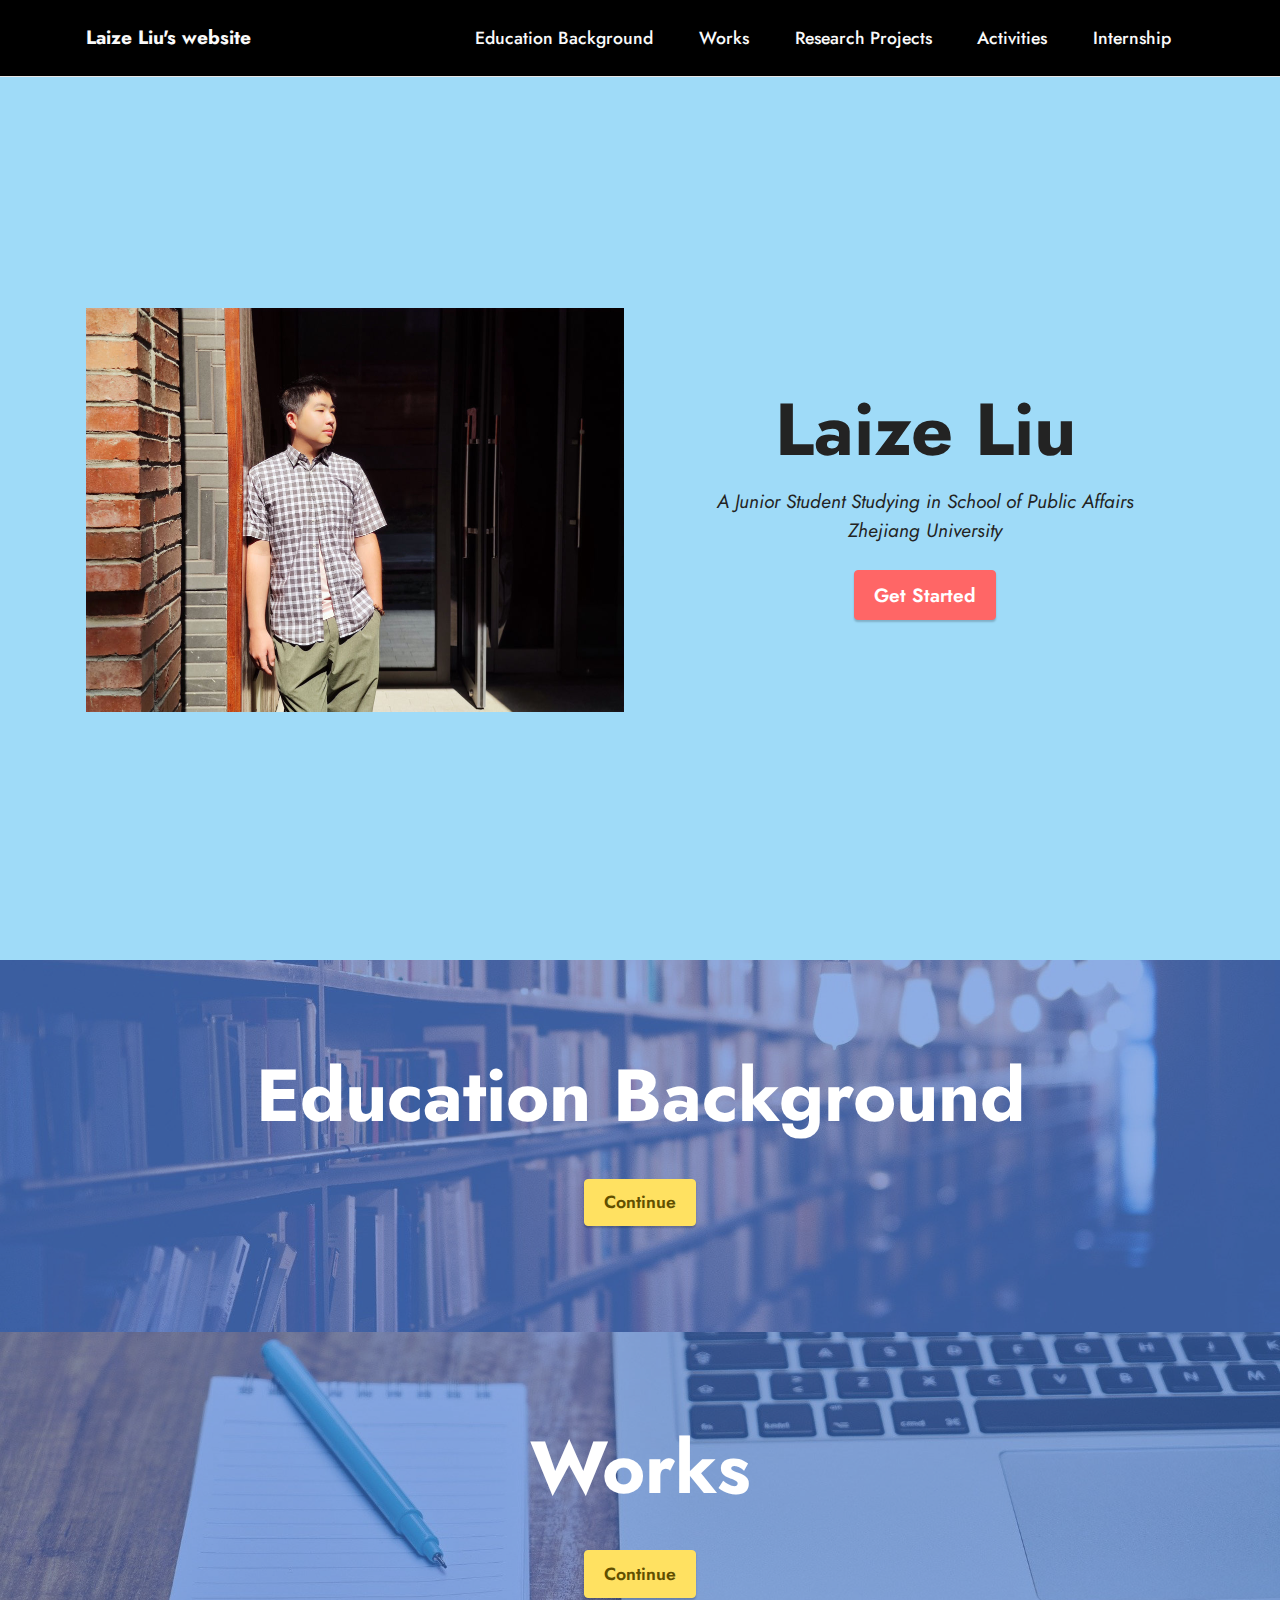
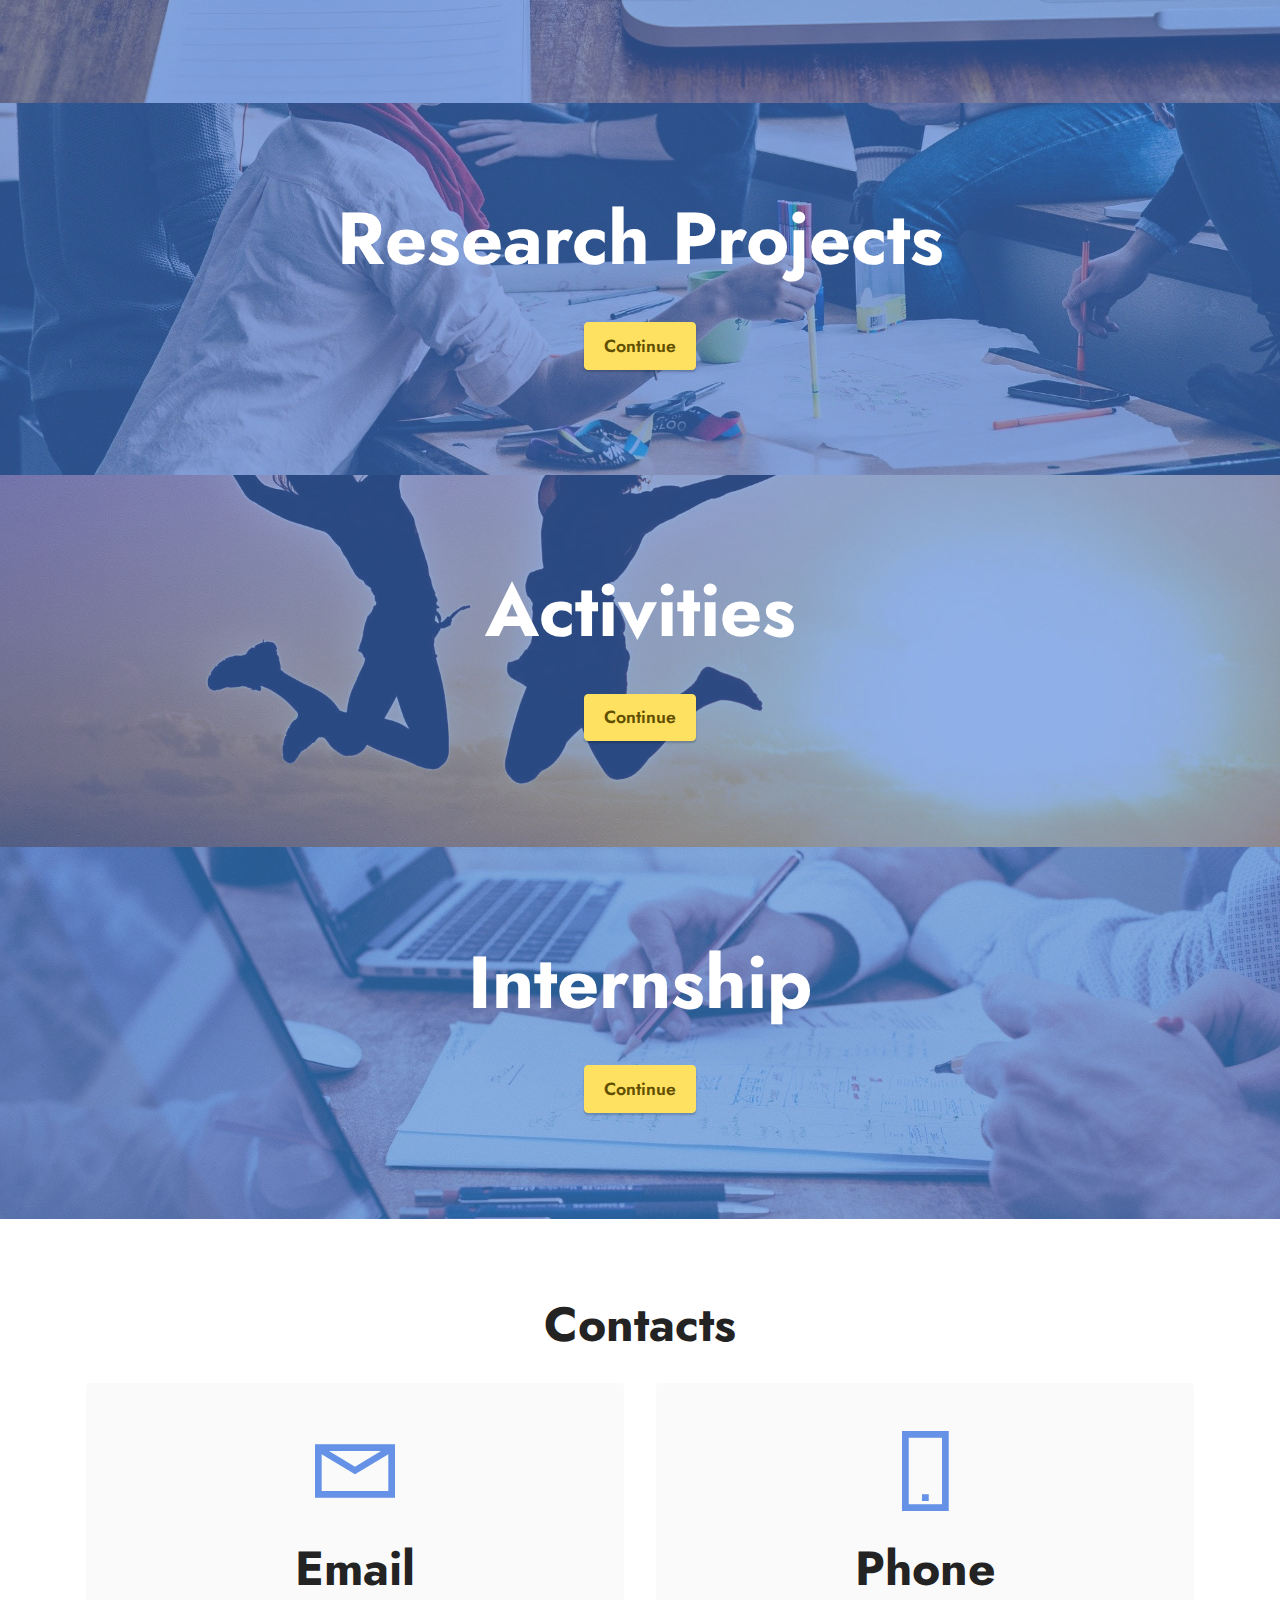
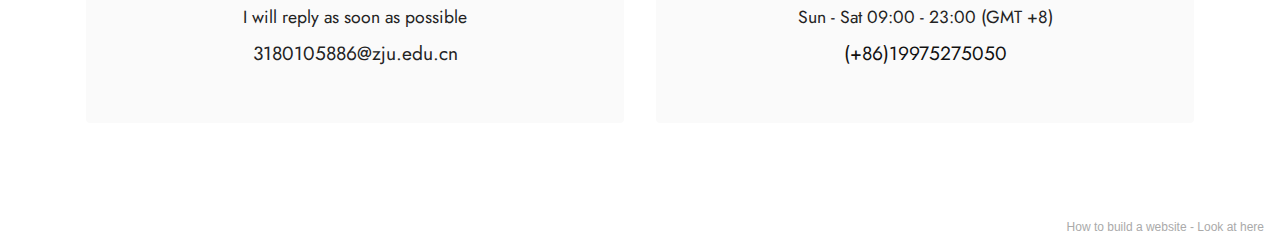
==== index.html @ 2c7cd5ba "create github pages" ====
<!DOCTYPE html>
<html  >
<head>
  <!-- Site made with Mobirise Website Builder v5.3.5, https://mobirise.com -->
  <meta charset="UTF-8">
  <meta http-equiv="X-UA-Compatible" content="IE=edge">
  <meta name="generator" content="Mobirise v5.3.5, mobirise.com">
  <meta name="viewport" content="width=device-width, initial-scale=1, minimum-scale=1">
  <link rel="shortcut icon" href="assets/images/mbr-121x71.jpg" type="image/x-icon">
  <meta name="description" content="">
  
  
  <title>Home</title>
  <link rel="stylesheet" href="assets/web/assets/mobirise-icons2/mobirise2.css">
  <link rel="stylesheet" href="assets/tether/tether.min.css">
  <link rel="stylesheet" href="assets/bootstrap/css/bootstrap.min.css">
  <link rel="stylesheet" href="assets/bootstrap/css/bootstrap-grid.min.css">
  <link rel="stylesheet" href="assets/bootstrap/css/bootstrap-reboot.min.css">
  <link rel="stylesheet" href="assets/dropdown/css/style.css">
  <link rel="stylesheet" href="assets/socicon/css/styles.css">
  <link rel="stylesheet" href="assets/theme/css/style.css">
  <link rel="preload" href="https://fonts.googleapis.com/css?family=Jost:100,200,300,400,500,600,700,800,900,100i,200i,300i,400i,500i,600i,700i,800i,900i&display=swap" as="style" onload="this.onload=null;this.rel='stylesheet'">
  <noscript><link rel="stylesheet" href="https://fonts.googleapis.com/css?family=Jost:100,200,300,400,500,600,700,800,900,100i,200i,300i,400i,500i,600i,700i,800i,900i&display=swap"></noscript>
  <link rel="preload" as="style" href="assets/mobirise/css/mbr-additional.css"><link rel="stylesheet" href="assets/mobirise/css/mbr-additional.css" type="text/css">
  
  
  
  
</head>
<body>
  
  <section class="menu cid-s48OLK6784" once="menu" id="menu1-h">
    
    <nav class="navbar navbar-dropdown navbar-fixed-top navbar-expand-lg">
        <div class="container">
            <div class="navbar-brand">
                
                <span class="navbar-caption-wrap"><a class="navbar-caption text-white text-primary display-7" href="index.html#header11-k">Laize Liu's website</a></span>
            </div>
            <button class="navbar-toggler" type="button" data-toggle="collapse" data-target="#navbarSupportedContent" aria-controls="navbarNavAltMarkup" aria-expanded="false" aria-label="Toggle navigation">
                <div class="hamburger">
                    <span></span>
                    <span></span>
                    <span></span>
                    <span></span>
                </div>
            </button>
            <div class="collapse navbar-collapse" id="navbarSupportedContent">
                <ul class="navbar-nav nav-dropdown nav-right" data-app-modern-menu="true"><li class="nav-item"><a class="nav-link link text-white text-primary display-4" href="page1.html#info3-1q">Education Background</a></li><li class="nav-item"><a class="nav-link link text-white text-primary display-4" href="page2.html#info3-1x">Works</a></li><li class="nav-item"><a class="nav-link link text-white text-primary display-4" href="page3.html#info3-27">Research Projects</a></li><li class="nav-item"><a class="nav-link link text-white text-primary display-4" href="page4.html#info3-2d">Activities</a></li><li class="nav-item"><a class="nav-link link text-white text-primary display-4" href="page5.html#info3-2h">Internship</a></li></ul>
                
                
            </div>
        </div>
    </nav>

</section>

<section class="header11 cid-swqY5hfrY3 mbr-fullscreen" id="header11-k">

    

    

    <div class="container">
        <div class="row justify-content-center">
            <div class="col-12 col-md-6 image-wrapper">
                <img class="w-100" src="assets/images/img-1891-1076x807.jpg" alt="Mobirise">
            </div>
            <div class="col-12 col-md">
                <div class="text-wrapper text-center">
                    <h1 class="mbr-section-title mbr-fonts-style mb-3 display-1"><strong>Laize Liu</strong></h1>
                    <p class="mbr-text mbr-fonts-style display-7"><em>A Junior Student Studying in School of Public Affairs Zhejiang University</em></p>
                    <div class="mbr-section-btn mt-3"><a class="btn btn-secondary display-7" href="index.html#info3-n" target="_blank">Get Started</a></div>
                </div>
            </div>
        </div>
    </div>
</section>

<section class="info3 cid-swC5VnTu3k" id="info3-n">

    

    <div class="mbr-overlay" style="opacity: 0.6; background-color: rgb(68, 121, 217);">
    </div>

    <div class="container">
        <div class="row justify-content-center">
            <div class="card col-12 col-lg-10">
                <div class="card-wrapper">
                    <div class="card-box align-center">
                        <h4 class="card-title mbr-fonts-style align-center mb-4 display-1">
                            <strong>Education Background</strong></h4>
                        
                        <div class="mbr-section-btn mt-3"><a class="btn btn-warning display-4" href="page1.html#info3-1q">Continue</a></div>
                    </div>
                </div>
            </div>
        </div>
    </div>
</section>

<section class="info3 cid-swXY4KHrnz" id="info3-1g">

    

    <div class="mbr-overlay" style="opacity: 0.6; background-color: rgb(68, 121, 217);">
    </div>

    <div class="container">
        <div class="row justify-content-center">
            <div class="card col-12 col-lg-10">
                <div class="card-wrapper">
                    <div class="card-box align-center">
                        <h4 class="card-title mbr-fonts-style align-center mb-4 display-1"><strong>Works</strong></h4>
                        
                        <div class="mbr-section-btn mt-3"><a class="btn btn-warning display-4" href="page2.html#info3-1x">Continue</a></div>
                    </div>
                </div>
            </div>
        </div>
    </div>
</section>

<section class="info3 cid-swXYpvPzfD" id="info3-1i">

    

    <div class="mbr-overlay" style="opacity: 0.6; background-color: rgb(68, 121, 217);">
    </div>

    <div class="container">
        <div class="row justify-content-center">
            <div class="card col-12 col-lg-10">
                <div class="card-wrapper">
                    <div class="card-box align-center">
                        <h4 class="card-title mbr-fonts-style align-center mb-4 display-1">
                            <strong>Research Projects</strong></h4>
                        
                        <div class="mbr-section-btn mt-3"><a class="btn btn-warning display-4" href="page3.html#info3-27">Continue</a></div>
                    </div>
                </div>
            </div>
        </div>
    </div>
</section>

<section class="info3 cid-swXYoyZzlO" id="info3-1h">

    

    <div class="mbr-overlay" style="opacity: 0.6; background-color: rgb(68, 121, 217);">
    </div>

    <div class="container">
        <div class="row justify-content-center">
            <div class="card col-12 col-lg-10">
                <div class="card-wrapper">
                    <div class="card-box align-center">
                        <h4 class="card-title mbr-fonts-style align-center mb-4 display-1"><strong>Activities</strong></h4>
                        
                        <div class="mbr-section-btn mt-3"><a class="btn btn-warning display-4" href="page4.html#info3-2d">Continue</a></div>
                    </div>
                </div>
            </div>
        </div>
    </div>
</section>

<section class="info3 cid-swXYqklj0V" id="info3-1j">

    

    <div class="mbr-overlay" style="opacity: 0.6; background-color: rgb(68, 121, 217);">
    </div>

    <div class="container">
        <div class="row justify-content-center">
            <div class="card col-12 col-lg-10">
                <div class="card-wrapper">
                    <div class="card-box align-center">
                        <h4 class="card-title mbr-fonts-style align-center mb-4 display-1">
                            <strong>Internship</strong></h4>
                        
                        <div class="mbr-section-btn mt-3"><a class="btn btn-warning display-4" href="page5.html#info3-2h">Continue</a></div>
                    </div>
                </div>
            </div>
        </div>
    </div>
</section>

<section class="contacts1 cid-sxgEC4XYkY" id="contacts1-1p">

    

    
    <div class="container">
        <div class="mbr-section-head">
            <h3 class="mbr-section-title mbr-fonts-style align-center mb-0 display-2">
                <strong>Contacts</strong>
            </h3>
            
        </div>
        <div class="row justify-content-center mt-4">
            <div class="card col-12 col-lg-6">
                <div class="card-wrapper">
                    <div class="card-box align-center">
                        <div class="image-wrapper">
                            <span class="mbr-iconfont mobi-mbri-letter mobi-mbri"></span>
                        </div>
                        <h4 class="card-title mbr-fonts-style mb-2 display-2">
                            <strong>Email</strong>
                        </h4>
                        <p class="mbr-text mbr-fonts-style mb-2 display-4">I will reply as soon as possible</p>
                        <h5 class="link mbr-fonts-style display-7">3180105886@zju.edu.cn</h5>
                    </div>
                </div>
            </div>
            <div class="card col-12 col-lg-6">
                <div class="card-wrapper">
                    <div class="card-box align-center">
                        <div class="image-wrapper">
                            <span class="mbr-iconfont mobi-mbri-mobile-2 mobi-mbri"></span>
                        </div>
                        <h4 class="card-title mbr-fonts-style align-center mb-2 display-2">
                            <strong>Phone</strong>
                        </h4>
                        <p class="mbr-text mbr-fonts-style mb-2 display-4">Sun - Sat 09:00 - 23:00 (GMT +8)</p>
                        <h5 class="link mbr-black mbr-fonts-style display-7">(+86)19975275050</h5>
                    </div>
                </div>
            </div>
        </div>
    </div>
</section><section style="background-color: #fff; font-family: -apple-system, BlinkMacSystemFont, 'Segoe UI', 'Roboto', 'Helvetica Neue', Arial, sans-serif; color:#aaa; font-size:12px; padding: 0; align-items: center; display: flex;"><a href="https://mobirise.site/y" style="flex: 1 1; height: 3rem; padding-left: 1rem;"></a><p style="flex: 0 0 auto; margin:0; padding-right:1rem;">How to build a website - <a href="https://mobirise.site/x" style="color:#aaa;">Look at here</a></p></section><script src="assets/web/assets/jquery/jquery.min.js"></script>  <script src="assets/popper/popper.min.js"></script>  <script src="assets/tether/tether.min.js"></script>  <script src="assets/bootstrap/js/bootstrap.min.js"></script>  <script src="assets/smoothscroll/smooth-scroll.js"></script>  <script src="assets/dropdown/js/nav-dropdown.js"></script>  <script src="assets/dropdown/js/navbar-dropdown.js"></script>  <script src="assets/touchswipe/jquery.touch-swipe.min.js"></script>  <script src="assets/theme/js/script.js"></script>  
  
  
</body>
</html>
---- assets/web/assets/mobirise-icons2/mobirise2.css ----
@font-face {
  font-family: 'Moririse2';
  font-display: swap;
  src:  url('mobirise2.eot?f2bix4');
  src:  url('mobirise2.eot?f2bix4#iefix') format('embedded-opentype'),
    url('mobirise2.ttf?f2bix4') format('truetype'),
    url('mobirise2.woff?f2bix4') format('woff'),
    url('mobirise2.svg?f2bix4#mobirise2') format('svg');
  font-weight: normal;
  font-style: normal;
}

[class^="mobi-"], [class*=" mobi-"] {
  /* use !important to prevent issues with browser extensions that change fonts */
  font-family: 'Moririse2' !important;
  speak: none;
  font-style: normal;
  font-weight: normal;
  font-variant: normal;
  text-transform: none;
  line-height: 1;

  /* Better Font Rendering =========== */
  -webkit-font-smoothing: antialiased;
  -moz-osx-font-smoothing: grayscale;
}

.mobi-mbri-add-submenu:before {
  content: "\e900";
}
.mobi-mbri-alert:before {
  content: "\e901";
}
.mobi-mbri-align-center:before {
  content: "\e902";
}
.mobi-mbri-align-justify:before {
  content: "\e903";
}
.mobi-mbri-align-left:before {
  content: "\e904";
}
.mobi-mbri-align-right:before {
  content: "\e905";
}
.mobi-mbri-android:before {
  content: "\e906";
}
.mobi-mbri-apple:before {
  content: "\e907";
}
.mobi-mbri-arrow-down:before {
  content: "\e908";
}
.mobi-mbri-arrow-next:before {
  content: "\e909";
}
.mobi-mbri-arrow-prev:before {
  content: "\e90a";
}
.mobi-mbri-arrow-up:before {
  content: "\e90b";
}
.mobi-mbri-bold:before {
  content: "\e90c";
}
.mobi-mbri-bookmark:before {
  content: "\e90d";
}
.mobi-mbri-bootstrap:before {
  content: "\e90e";
}
.mobi-mbri-briefcase:before {
  content: "\e90f";
}
.mobi-mbri-browse:before {
  content: "\e910";
}
.mobi-mbri-bulleted-list:before {
  content: "\e911";
}
.mobi-mbri-calendar:before {
  content: "\e912";
}
.mobi-mbri-camera:before {
  content: "\e913";
}
.mobi-mbri-cart-add:before {
  content: "\e914";
}
.mobi-mbri-cart-full:before {
  content: "\e915";
}
.mobi-mbri-cash:before {
  content: "\e916";
}
.mobi-mbri-change-style:before {
  content: "\e917";
}
.mobi-mbri-chat:before {
  content: "\e918";
}
.mobi-mbri-clock:before {
  content: "\e919";
}
.mobi-mbri-close:before {
  content: "\e91a";
}
.mobi-mbri-cloud:before {
  content: "\e91b";
}
.mobi-mbri-code:before {
  content: "\e91c";
}
.mobi-mbri-contact-form:before {
  content: "\e91d";
}
.mobi-mbri-credit-card:before {
  content: "\e91e";
}
.mobi-mbri-cursor-click:before {
  content: "\e91f";
}
.mobi-mbri-cust-feedback:before {
  content: "\e920";
}
.mobi-mbri-database:before {
  content: "\e921";
}
.mobi-mbri-delivery:before {
  content: "\e922";
}
.mobi-mbri-desktop:before {
  content: "\e923";
}
.mobi-mbri-devices:before {
  content: "\e924";
}
.mobi-mbri-down:before {
  content: "\e925";
}
.mobi-mbri-download-2:before {
  content: "\e926";
}
.mobi-mbri-download:before {
  content: "\e927";
}
.mobi-mbri-drag-n-drop-2:before {
  content: "\e928";
}
.mobi-mbri-drag-n-drop:before {
  content: "\e929";
}
.mobi-mbri-edit-2:before {
  content: "\e92a";
}
.mobi-mbri-edit:before {
  content: "\e92b";
}
.mobi-mbri-error:before {
  content: "\e92c";
}
.mobi-mbri-extension:before {
  content: "\e92d";
}
.mobi-mbri-features:before {
  content: "\e92e";
}
.mobi-mbri-file:before {
  content: "\e92f";
}
.mobi-mbri-flag:before {
  content: "\e930";
}
.mobi-mbri-folder:before {
  content: "\e931";
}
.mobi-mbri-gift:before {
  content: "\e932";
}
.mobi-mbri-github:before {
  content: "\e933";
}
.mobi-mbri-globe-2:before {
  content: "\e934";
}
.mobi-mbri-globe:before {
  content: "\e935";
}
.mobi-mbri-growing-chart:before {
  content: "\e936";
}
.mobi-mbri-hearth:before {
  content: "\e937";
}
.mobi-mbri-help:before {
  content: "\e938";
}
.mobi-mbri-home:before {
  content: "\e939";
}
.mobi-mbri-hot-cup:before {
  content: "\e93a";
}
.mobi-mbri-idea:before {
  content: "\e93b";
}
.mobi-mbri-image-gallery:before {
  content: "\e93c";
}
.mobi-mbri-image-slider:before {
  content: "\e93d";
}
.mobi-mbri-info:before {
  content: "\e93e";
}
.mobi-mbri-italic:before {
  content: "\e93f";
}
.mobi-mbri-key:before {
  content: "\e940";
}
.mobi-mbri-laptop:before {
  content: "\e941";
}
.mobi-mbri-layers:before {
  content: "\e942";
}
.mobi-mbri-left-right:before {
  content: "\e943";
}
.mobi-mbri-left:before {
  content: "\e944";
}
.mobi-mbri-letter:before {
  content: "\e945";
}
.mobi-mbri-like:before {
  content: "\e946";
}
.mobi-mbri-link:before {
  content: "\e947";
}
.mobi-mbri-lock:before {
  content: "\e948";
}
.mobi-mbri-login:before {
  content: "\e949";
}
.mobi-mbri-logout:before {
  content: "\e94a";
}
.mobi-mbri-magic-stick:before {
  content: "\e94b";
}
.mobi-mbri-map-pin:before {
  content: "\e94c";
}
.mobi-mbri-menu:before {
  content: "\e94d";
}
.mobi-mbri-mobile-2:before {
  content: "\e94e";
}
.mobi-mbri-mobile-horizontal:before {
  content: "\e94f";
}
.mobi-mbri-mobile:before {
  content: "\e950";
}
.mobi-mbri-mobirise:before {
  content: "\e951";
}
.mobi-mbri-more-horizontal:before {
  content: "\e952";
}
.mobi-mbri-more-vertical:before {
  content: "\e953";
}
.mobi-mbri-music:before {
  content: "\e954";
}
.mobi-mbri-new-file:before {
  content: "\e955";
}
.mobi-mbri-numbered-list:before {
  content: "\e956";
}
.mobi-mbri-opened-folder:before {
  content: "\e957";
}
.mobi-mbri-pages:before {
  content: "\e958";
}
.mobi-mbri-paper-plane:before {
  content: "\e959";
}
.mobi-mbri-paperclip:before {
  content: "\e95a";
}
.mobi-mbri-phone:before {
  content: "\e95b";
}
.mobi-mbri-photo:before {
  content: "\e95c";
}
.mobi-mbri-photos:before {
  content: "\e95d";
}
.mobi-mbri-pin:before {
  content: "\e95e";
}
.mobi-mbri-play:before {
  content: "\e95f";
}
.mobi-mbri-plus:before {
  content: "\e960";
}
.mobi-mbri-preview:before {
  content: "\e961";
}
.mobi-mbri-print:before {
  content: "\e962";
}
.mobi-mbri-protect:before {
  content: "\e963";
}
.mobi-mbri-question:before {
  content: "\e964";
}
.mobi-mbri-quote-left:before {
  content: "\e965";
}
.mobi-mbri-quote-right:before {
  content: "\e966";
}
.mobi-mbri-redo:before {
  content: "\e967";
}
.mobi-mbri-refresh:before {
  content: "\e968";
}
.mobi-mbri-responsive-2:before {
  content: "\e969";
}
.mobi-mbri-responsive:before {
  content: "\e96a";
}
.mobi-mbri-right:before {
  content: "\e96b";
}
.mobi-mbri-rocket:before {
  content: "\e96c";
}
.mobi-mbri-sad-face:before {
  content: "\e96d";
}
.mobi-mbri-sale:before {
  content: "\e96e";
}
.mobi-mbri-save:before {
  content: "\e96f";
}
.mobi-mbri-search:before {
  content: "\e970";
}
.mobi-mbri-setting-2:before {
  content: "\e971";
}
.mobi-mbri-setting-3:before {
  content: "\e972";
}
.mobi-mbri-setting:before {
  content: "\e973";
}
.mobi-mbri-share:before {
  content: "\e974";
}
.mobi-mbri-shopping-bag:before {
  content: "\e975";
}
.mobi-mbri-shopping-basket:before {
  content: "\e976";
}
.mobi-mbri-shopping-cart:before {
  content: "\e977";
}
.mobi-mbri-sites:before {
  content: "\e978";
}
.mobi-mbri-smile-face:before {
  content: "\e979";
}
.mobi-mbri-speed:before {
  content: "\e97a";
}
.mobi-mbri-star:before {
  content: "\e97b";
}
.mobi-mbri-success:before {
  content: "\e97c";
}
.mobi-mbri-sun:before {
  content: "\e97d";
}
.mobi-mbri-sun2:before {
  content: "\e97e";
}
.mobi-mbri-tablet-vertical:before {
  content: "\e97f";
}
.mobi-mbri-tablet:before {
  content: "\e980";
}
.mobi-mbri-target:before {
  content: "\e981";
}
.mobi-mbri-timer:before {
  content: "\e982";
}
.mobi-mbri-to-ftp:before {
  content: "\e983";
}
.mobi-mbri-to-local-drive:before {
  content: "\e984";
}
.mobi-mbri-touch-swipe:before {
  content: "\e985";
}
.mobi-mbri-touch:before {
  content: "\e986";
}
.mobi-mbri-trash:before {
  content: "\e987";
}
.mobi-mbri-underline:before {
  content: "\e988";
}
.mobi-mbri-undo:before {
  content: "\e989";
}
.mobi-mbri-unlink:before {
  content: "\e98a";
}
.mobi-mbri-unlock:before {
  content: "\e98b";
}
.mobi-mbri-up-down:before {
  content: "\e98c";
}
.mobi-mbri-up:before {
  content: "\e98d";
}
.mobi-mbri-update:before {
  content: "\e98e";
}
.mobi-mbri-upload-2:before {
  content: "\e98f";
}
.mobi-mbri-upload:before {
  content: "\e990";
}
.mobi-mbri-user-2:before {
  content: "\e991";
}
.mobi-mbri-user:before {
  content: "\e992";
}
.mobi-mbri-users:before {
  content: "\e993";
}
.mobi-mbri-video-play:before {
  content: "\e994";
}
.mobi-mbri-video:before {
  content: "\e995";
}
.mobi-mbri-watch:before {
  content: "\e996";
}
.mobi-mbri-website-theme-2:before {
  content: "\e997";
}
.mobi-mbri-website-theme:before {
  content: "\e998";
}
.mobi-mbri-wifi:before {
  content: "\e999";
}
.mobi-mbri-windows:before {
  content: "\e99a";
}
.mobi-mbri-zoom-in:before {
  content: "\e99b";
}
.mobi-mbri-zoom-out:before {
  content: "\e99c";
}
---- assets/dropdown/css/style.css ----
.navbar-dropdown {
  left: 0;
  padding: 0;
  position: absolute;
  right: 0;
  top: 0;
  transition: all 0.45s ease;
  z-index: 1030;
  background: #282828; }
  .navbar-dropdown .navbar-logo {
    margin-right: 0.8rem;
    transition: margin 0.3s ease-in-out;
    vertical-align: middle; }
    .navbar-dropdown .navbar-logo img {
      height: 3.125rem;
      transition: all 0.3s ease-in-out; }
    .navbar-dropdown .navbar-logo.mbr-iconfont {
      font-size: 3.125rem;
      line-height: 3.125rem; }
  .navbar-dropdown .navbar-caption {
    font-weight: 700;
    white-space: normal;
    vertical-align: -4px;
    line-height: 3.125rem !important; }
    .navbar-dropdown .navbar-caption, .navbar-dropdown .navbar-caption:hover {
      color: inherit;
      text-decoration: none; }
  .navbar-dropdown .mbr-iconfont + .navbar-caption {
    vertical-align: -1px; }
  .navbar-dropdown.navbar-fixed-top {
    position: fixed; }
  .navbar-dropdown .navbar-brand span {
    vertical-align: -4px; }
  .navbar-dropdown.bg-color.transparent {
    background: none; }
  .navbar-dropdown.navbar-short .navbar-brand {
    padding: 0.625rem 0; }
    .navbar-dropdown.navbar-short .navbar-brand span {
      vertical-align: -1px; }
  .navbar-dropdown.navbar-short .navbar-caption {
    line-height: 2.375rem !important;
    vertical-align: -2px; }
  .navbar-dropdown.navbar-short .navbar-logo {
    margin-right: 0.5rem; }
    .navbar-dropdown.navbar-short .navbar-logo img {
      height: 2.375rem; }
    .navbar-dropdown.navbar-short .navbar-logo.mbr-iconfont {
      font-size: 2.375rem;
      line-height: 2.375rem; }
  .navbar-dropdown.navbar-short .mbr-table-cell {
    height: 3.625rem; }
  .navbar-dropdown .navbar-close {
    left: 0.6875rem;
    position: fixed;
    top: 0.75rem;
    z-index: 1000; }
  .navbar-dropdown .hamburger-icon {
    content: "";
    display: inline-block;
    vertical-align: middle;
    width: 16px;
    -webkit-box-shadow: 0 -6px 0 1px #282828,0 0 0 1px #282828,0 6px 0 1px #282828;
    -moz-box-shadow: 0 -6px 0 1px #282828,0 0 0 1px #282828,0 6px 0 1px #282828;
    box-shadow: 0 -6px 0 1px #282828,0 0 0 1px #282828,0 6px 0 1px #282828; }

.dropdown-menu .dropdown-toggle[data-toggle="dropdown-submenu"]::after {
  border-bottom: 0.35em solid transparent;
  border-left: 0.35em solid;
  border-right: 0;
  border-top: 0.35em solid transparent;
  margin-left: 0.3rem; }

.dropdown-menu .dropdown-item:focus {
  outline: 0; }

.nav-dropdown {
  font-size: 0.75rem;
  font-weight: 500;
  height: auto !important; }
  .nav-dropdown .nav-btn {
    padding-left: 1rem; }
  .nav-dropdown .link {
    margin: .667em 1.667em;
    font-weight: 500;
    padding: 0;
    transition: color .2s ease-in-out; }
    .nav-dropdown .link.dropdown-toggle {
      margin-right: 2.583em; }
      .nav-dropdown .link.dropdown-toggle::after {
        margin-left: .25rem;
        border-top: 0.35em solid;
        border-right: 0.35em solid transparent;
        border-left: 0.35em solid transparent;
        border-bottom: 0; }
      .nav-dropdown .link.dropdown-toggle[aria-expanded="true"] {
        margin: 0;
        padding: 0.667em 3.263em  0.667em 1.667em; }
  .nav-dropdown .link::after,
  .nav-dropdown .dropdown-item::after {
    color: inherit; }
  .nav-dropdown .btn {
    font-size: 0.75rem;
    font-weight: 700;
    letter-spacing: 0;
    margin-bottom: 0;
    padding-left: 1.25rem;
    padding-right: 1.25rem; }
  .nav-dropdown .dropdown-menu {
    border-radius: 0;
    border: 0;
    left: 0;
    margin: 0;
    padding-bottom: 1.25rem;
    padding-top: 1.25rem;
    position: relative; }
  .nav-dropdown .dropdown-submenu {
    margin-left: 0.125rem;
    top: 0; }
  .nav-dropdown .dropdown-item {
    font-weight: 500;
    line-height: 2;
    padding: 0.3846em 4.615em 0.3846em 1.5385em;
    position: relative;
    transition: color .2s ease-in-out, background-color .2s ease-in-out; }
    .nav-dropdown .dropdown-item::after {
      margin-top: -0.3077em;
      position: absolute;
      right: 1.1538em;
      top: 50%; }
    .nav-dropdown .dropdown-item:focus, .nav-dropdown .dropdown-item:hover {
      background: none; }

@media (max-width: 767px) {
  .nav-dropdown.navbar-toggleable-sm {
    bottom: 0;
    display: none;
    left: 0;
    overflow-x: hidden;
    position: fixed;
    top: 0;
    transform: translateX(-100%);
    -ms-transform: translateX(-100%);
    -webkit-transform: translateX(-100%);
    width: 18.75rem;
    z-index: 999; } }
.nav-dropdown.navbar-toggleable-xl {
  bottom: 0;
  display: none;
  left: 0;
  overflow-x: hidden;
  position: fixed;
  top: 0;
  transform: translateX(-100%);
  -ms-transform: translateX(-100%);
  -webkit-transform: translateX(-100%);
  width: 18.75rem;
  z-index: 999; }

.nav-dropdown-sm {
  display: block !important;
  overflow-x: hidden;
  overflow: auto;
  padding-top: 3.875rem; }
  .nav-dropdown-sm::after {
    content: "";
    display: block;
    height: 3rem;
    width: 100%; }
  .nav-dropdown-sm.collapse.in ~ .navbar-close {
    display: block !important; }
  .nav-dropdown-sm.collapsing, .nav-dropdown-sm.collapse.in {
    transform: translateX(0);
    -ms-transform: translateX(0);
    -webkit-transform: translateX(0);
    transition: all 0.25s ease-out;
    -webkit-transition: all 0.25s ease-out;
    background: #282828; }
  .nav-dropdown-sm.collapsing[aria-expanded="false"] {
    transform: translateX(-100%);
    -ms-transform: translateX(-100%);
    -webkit-transform: translateX(-100%); }
  .nav-dropdown-sm .nav-item {
    display: block;
    margin-left: 0 !important;
    padding-left: 0; }
  .nav-dropdown-sm .link,
  .nav-dropdown-sm .dropdown-item {
    border-top: 1px dotted rgba(255, 255, 255, 0.1);
    font-size: 0.8125rem;
    line-height: 1.6;
    margin: 0 !important;
    padding: 0.875rem 2.4rem 0.875rem 1.5625rem !important;
    position: relative;
    white-space: normal; }
    .nav-dropdown-sm .link:focus, .nav-dropdown-sm .link:hover,
    .nav-dropdown-sm .dropdown-item:focus,
    .nav-dropdown-sm .dropdown-item:hover {
      background: rgba(0, 0, 0, 0.2) !important;
      color: #c0a375; }
  .nav-dropdown-sm .nav-btn {
    position: relative;
    padding: 1.5625rem 1.5625rem 0 1.5625rem; }
    .nav-dropdown-sm .nav-btn::before {
      border-top: 1px dotted rgba(255, 255, 255, 0.1);
      content: "";
      left: 0;
      position: absolute;
      top: 0;
      width: 100%; }
    .nav-dropdown-sm .nav-btn + .nav-btn {
      padding-top: 0.625rem; }
      .nav-dropdown-sm .nav-btn + .nav-btn::before {
        display: none; }
  .nav-dropdown-sm .btn {
    padding: 0.625rem 0; }
  .nav-dropdown-sm .dropdown-toggle[data-toggle="dropdown-submenu"]::after {
    margin-left: .25rem;
    border-top: 0.35em solid;
    border-right: 0.35em solid transparent;
    border-left: 0.35em solid transparent;
    border-bottom: 0; }
  .nav-dropdown-sm .dropdown-toggle[data-toggle="dropdown-submenu"][aria-expanded="true"]::after {
    border-top: 0;
    border-right: 0.35em solid transparent;
    border-left: 0.35em solid transparent;
    border-bottom: 0.35em solid; }
  .nav-dropdown-sm .dropdown-menu {
    margin: 0;
    padding: 0;
    position: relative;
    top: 0;
    left: 0;
    width: 100%;
    border: 0;
    float: none;
    border-radius: 0;
    background: none; }
  .nav-dropdown-sm .dropdown-submenu {
    left: 100%;
    margin-left: 0.125rem;
    margin-top: -1.25rem;
    top: 0; }

.navbar-toggleable-sm .nav-dropdown .dropdown-menu {
  position: absolute; }

.navbar-toggleable-sm .nav-dropdown .dropdown-submenu {
  left: 100%;
  margin-left: 0.125rem;
  margin-top: -1.25rem;
  top: 0; }

.navbar-toggleable-sm.opened .nav-dropdown .dropdown-menu {
  position: relative; }

.navbar-toggleable-sm.opened .nav-dropdown .dropdown-submenu {
  left: 0;
  margin-left: 00rem;
  margin-top: 0rem;
  top: 0; }

.is-builder .nav-dropdown.collapsing {
  transition: none !important; }

/*# sourceMappingURL=style.css.map */
---- assets/socicon/css/styles.css ----
@charset "UTF-8";

@font-face {
  font-family: 'Socicon';
  src:  url('../fonts/socicon.eot');
  src:  url('../fonts/socicon.eot?#iefix') format('embedded-opentype'),
    url('../fonts/socicon.woff2') format('woff2'),
    url('../fonts/socicon.ttf') format('truetype'),
    url('../fonts/socicon.woff') format('woff'),
    url('../fonts/socicon.svg#socicon') format('svg');
  font-weight: normal;
  font-style: normal;
  font-display: swap;
}

[data-icon]:before {
  font-family: "socicon" !important;
  content: attr(data-icon);
  font-style: normal !important;
  font-weight: normal !important;
  font-variant: normal !important;
  text-transform: none !important;
  speak: none;
  line-height: 1;
  -webkit-font-smoothing: antialiased;
  -moz-osx-font-smoothing: grayscale;
}

[class^="socicon-"], [class*=" socicon-"] {
  /* use !important to prevent issues with browser extensions that change fonts */
  font-family: 'Socicon' !important;
  speak: none;
  font-style: normal;
  font-weight: normal;
  font-variant: normal;
  text-transform: none;
  line-height: 1;

  /* Better Font Rendering =========== */
  -webkit-font-smoothing: antialiased;
  -moz-osx-font-smoothing: grayscale;
}

.socicon-eitaa:before {
  content: "\e97c";
}
.socicon-soroush:before {
  content: "\e97d";
}
.socicon-bale:before {
  content: "\e97e";
}
.socicon-zazzle:before {
  content: "\e97b";
}
.socicon-society6:before {
  content: "\e97a";
}
.socicon-redbubble:before {
  content: "\e979";
}
.socicon-avvo:before {
  content: "\e978";
}
.socicon-stitcher:before {
  content: "\e977";
}
.socicon-googlehangouts:before {
  content: "\e974";
}
.socicon-dlive:before {
  content: "\e975";
}
.socicon-vsco:before {
  content: "\e976";
}
.socicon-flipboard:before {
  content: "\e973";
}
.socicon-ubuntu:before {
  content: "\e958";
}
.socicon-artstation:before {
  content: "\e959";
}
.socicon-invision:before {
  content: "\e95a";
}
.socicon-torial:before {
  content: "\e95b";
}
.socicon-collectorz:before {
  content: "\e95c";
}
.socicon-seenthis:before {
  content: "\e95d";
}
.socicon-googleplaymusic:before {
  content: "\e95e";
}
.socicon-debian:before {
  content: "\e95f";
}
.socicon-filmfreeway:before {
  content: "\e960";
}
.socicon-gnome:before {
  content: "\e961";
}
.socicon-itchio:before {
  content: "\e962";
}
.socicon-jamendo:before {
  content: "\e963";
}
.socicon-mix:before {
  content: "\e964";
}
.socicon-sharepoint:before {
  content: "\e965";
}
.socicon-tinder:before {
  content: "\e966";
}
.socicon-windguru:before {
  content: "\e967";
}
.socicon-cdbaby:before {
  content: "\e968";
}
.socicon-elementaryos:before {
  content: "\e969";
}
.socicon-stage32:before {
  content: "\e96a";
}
.socicon-tiktok:before {
  content: "\e96b";
}
.socicon-gitter:before {
  content: "\e96c";
}
.socicon-letterboxd:before {
  content: "\e96d";
}
.socicon-threema:before {
  content: "\e96e";
}
.socicon-splice:before {
  content: "\e96f";
}
.socicon-metapop:before {
  content: "\e970";
}
.socicon-naver:before {
  content: "\e971";
}
.socicon-remote:before {
  content: "\e972";
}
.socicon-internet:before {
  content: "\e957";
}
.socicon-moddb:before {
  content: "\e94b";
}
.socicon-indiedb:before {
  content: "\e94c";
}
.socicon-traxsource:before {
  content: "\e94d";
}
.socicon-gamefor:before {
  content: "\e94e";
}
.socicon-pixiv:before {
  content: "\e94f";
}
.socicon-myanimelist:before {
  content: "\e950";
}
.socicon-blackberry:before {
  content: "\e951";
}
.socicon-wickr:before {
  content: "\e952";
}
.socicon-spip:before {
  content: "\e953";
}
.socicon-napster:before {
  content: "\e954";
}
.socicon-beatport:before {
  content: "\e955";
}
.socicon-hackerone:before {
  content: "\e956";
}
.socicon-hackernews:before {
  content: "\e946";
}
.socicon-smashwords:before {
  content: "\e947";
}
.socicon-kobo:before {
  content: "\e948";
}
.socicon-bookbub:before {
  content: "\e949";
}
.socicon-mailru:before {
  content: "\e94a";
}
.socicon-gitlab:before {
  content: "\e945";
}
.socicon-instructables:before {
  content: "\e944";
}
.socicon-portfolio:before {
  content: "\e943";
}
.socicon-codered:before {
  content: "\e940";
}
.socicon-origin:before {
  content: "\e941";
}
.socicon-nextdoor:before {
  content: "\e942";
}
.socicon-udemy:before {
  content: "\e93f";
}
.socicon-livemaster:before {
  content: "\e93e";
}
.socicon-crunchbase:before {
  content: "\e93b";
}
.socicon-homefy:before {
  content: "\e93c";
}
.socicon-calendly:before {
  content: "\e93d";
}
.socicon-realtor:before {
  content: "\e90f";
}
.socicon-tidal:before {
  content: "\e910";
}
.socicon-qobuz:before {
  content: "\e911";
}
.socicon-natgeo:before {
  content: "\e912";
}
.socicon-mastodon:before {
  content: "\e913";
}
.socicon-unsplash:before {
  content: "\e914";
}
.socicon-homeadvisor:before {
  content: "\e915";
}
.socicon-angieslist:before {
  content: "\e916";
}
.socicon-codepen:before {
  content: "\e917";
}
.socicon-slack:before {
  content: "\e918";
}
.socicon-openaigym:before {
  content: "\e919";
}
.socicon-logmein:before {
  content: "\e91a";
}
.socicon-fiverr:before {
  content: "\e91b";
}
.socicon-gotomeeting:before {
  content: "\e91c";
}
.socicon-aliexpress:before {
  content: "\e91d";
}
.socicon-guru:before {
  content: "\e91e";
}
.socicon-appstore:before {
  content: "\e91f";
}
.socicon-homes:before {
  content: "\e920";
}
.socicon-zoom:before {
  content: "\e921";
}
.socicon-alibaba:before {
  content: "\e922";
}
.socicon-craigslist:before {
  content: "\e923";
}
.socicon-wix:before {
  content: "\e924";
}
.socicon-redfin:before {
  content: "\e925";
}
.socicon-googlecalendar:before {
  content: "\e926";
}
.socicon-shopify:before {
  content: "\e927";
}
.socicon-freelancer:before {
  content: "\e928";
}
.socicon-seedrs:before {
  content: "\e929";
}
.socicon-bing:before {
  content: "\e92a";
}
.socicon-doodle:before {
  content: "\e92b";
}
.socicon-bonanza:before {
  content: "\e92c";
}
.socicon-squarespace:before {
  content: "\e92d";
}
.socicon-toptal:before {
  content: "\e92e";
}
.socicon-gust:before {
  content: "\e92f";
}
.socicon-ask:before {
  content: "\e930";
}
.socicon-trulia:before {
  content: "\e931";
}
.socicon-loomly:before {
  content: "\e932";
}
.socicon-ghost:before {
  content: "\e933";
}
.socicon-upwork:before {
  content: "\e934";
}
.socicon-fundable:before {
  content: "\e935";
}
.socicon-booking:before {
  content: "\e936";
}
.socicon-googlemaps:before {
  content: "\e937";
}
.socicon-zillow:before {
  content: "\e938";
}
.socicon-niconico:before {
  content: "\e939";
}
.socicon-toneden:before {
  content: "\e93a";
}
.socicon-augment:before {
  content: "\e908";
}
.socicon-bitbucket:before {
  content: "\e909";
}
.socicon-fyuse:before {
  content: "\e90a";
}
.socicon-yt-gaming:before {
  content: "\e90b";
}
.socicon-sketchfab:before {
  content: "\e90c";
}
.socicon-mobcrush:before {
  content: "\e90d";
}
.socicon-microsoft:before {
  content: "\e90e";
}
.socicon-pandora:before {
  content: "\e907";
}
.socicon-messenger:before {
  content: "\e906";
}
.socicon-gamewisp:before {
  content: "\e905";
}
.socicon-bloglovin:before {
  content: "\e904";
}
.socicon-tunein:before {
  content: "\e903";
}
.socicon-gamejolt:before {
  content: "\e901";
}
.socicon-trello:before {
  content: "\e902";
}
.socicon-spreadshirt:before {
  content: "\e900";
}
.socicon-500px:before {
  content: "\e000";
}
.socicon-8tracks:before {
  content: "\e001";
}
.socicon-airbnb:before {
  content: "\e002";
}
.socicon-alliance:before {
  content: "\e003";
}
.socicon-amazon:before {
  content: "\e004";
}
.socicon-amplement:before {
  content: "\e005";
}
.socicon-android:before {
  content: "\e006";
}
.socicon-angellist:before {
  content: "\e007";
}
.socicon-apple:before {
  content: "\e008";
}
.socicon-appnet:before {
  content: "\e009";
}
.socicon-baidu:before {
  content: "\e00a";
}
.socicon-bandcamp:before {
  content: "\e00b";
}
.socicon-battlenet:before {
  content: "\e00c";
}
.socicon-mixer:before {
  content: "\e00d";
}
.socicon-bebee:before {
  content: "\e00e";
}
.socicon-bebo:before {
  content: "\e00f";
}
.socicon-behance:before {
  content: "\e010";
}
.socicon-blizzard:before {
  content: "\e011";
}
.socicon-blogger:before {
  content: "\e012";
}
.socicon-buffer:before {
  content: "\e013";
}
.socicon-chrome:before {
  content: "\e014";
}
.socicon-coderwall:before {
  content: "\e015";
}
.socicon-curse:before {
  content: "\e016";
}
.socicon-dailymotion:before {
  content: "\e017";
}
.socicon-deezer:before {
  content: "\e018";
}
.socicon-delicious:before {
  content: "\e019";
}
.socicon-deviantart:before {
  content: "\e01a";
}
.socicon-diablo:before {
  content: "\e01b";
}
.socicon-digg:before {
  content: "\e01c";
}
.socicon-discord:before {
  content: "\e01d";
}
.socicon-disqus:before {
  content: "\e01e";
}
.socicon-douban:before {
  content: "\e01f";
}
.socicon-draugiem:before {
  content: "\e020";
}
.socicon-dribbble:before {
  content: "\e021";
}
.socicon-drupal:before {
  content: "\e022";
}
.socicon-ebay:before {
  content: "\e023";
}
.socicon-ello:before {
  content: "\e024";
}
.socicon-endomodo:before {
  content: "\e025";
}
.socicon-envato:before {
  content: "\e026";
}
.socicon-etsy:before {
  content: "\e027";
}
.socicon-facebook:before {
  content: "\e028";
}
.socicon-feedburner:before {
  content: "\e029";
}
.socicon-filmweb:before {
  content: "\e02a";
}
.socicon-firefox:before {
  content: "\e02b";
}
.socicon-flattr:before {
  content: "\e02c";
}
.socicon-flickr:before {
  content: "\e02d";
}
.socicon-formulr:before {
  content: "\e02e";
}
.socicon-forrst:before {
  content: "\e02f";
}
.socicon-foursquare:before {
  content: "\e030";
}
.socicon-friendfeed:before {
  content: "\e031";
}
.socicon-github:before {
  content: "\e032";
}
.socicon-goodreads:before {
  content: "\e033";
}
.socicon-google:before {
  content: "\e034";
}
.socicon-googlescholar:before {
  content: "\e035";
}
.socicon-googlegroups:before {
  content: "\e036";
}
.socicon-googlephotos:before {
  content: "\e037";
}
.socicon-googleplus:before {
  content: "\e038";
}
.socicon-grooveshark:before {
  content: "\e039";
}
.socicon-hackerrank:before {
  content: "\e03a";
}
.socicon-hearthstone:before {
  content: "\e03b";
}
.socicon-hellocoton:before {
  content: "\e03c";
}
.socicon-heroes:before {
  content: "\e03d";
}
.socicon-smashcast:before {
  content: "\e03e";
}
.socicon-horde:before {
  content: "\e03f";
}
.socicon-houzz:before {
  content: "\e040";
}
.socicon-icq:before {
  content: "\e041";
}
.socicon-identica:before {
  content: "\e042";
}
.socicon-imdb:before {
  content: "\e043";
}
.socicon-instagram:before {
  content: "\e044";
}
.socicon-issuu:before {
  content: "\e045";
}
.socicon-istock:before {
  content: "\e046";
}
.socicon-itunes:before {
  content: "\e047";
}
.socicon-keybase:before {
  content: "\e048";
}
.socicon-lanyrd:before {
  content: "\e049";
}
.socicon-lastfm:before {
  content: "\e04a";
}
.socicon-line:before {
  content: "\e04b";
}
.socicon-linkedin:before {
  content: "\e04c";
}
.socicon-livejournal:before {
  content: "\e04d";
}
.socicon-lyft:before {
  content: "\e04e";
}
.socicon-macos:before {
  content: "\e04f";
}
.socicon-mail:before {
  content: "\e050";
}
.socicon-medium:before {
  content: "\e051";
}
.socicon-meetup:before {
  content: "\e052";
}
.socicon-mixcloud:before {
  content: "\e053";
}
.socicon-modelmayhem:before {
  content: "\e054";
}
.socicon-mumble:before {
  content: "\e055";
}
.socicon-myspace:before {
  content: "\e056";
}
.socicon-newsvine:before {
  content: "\e057";
}
.socicon-nintendo:before {
  content: "\e058";
}
.socicon-npm:before {
  content: "\e059";
}
.socicon-odnoklassniki:before {
  content: "\e05a";
}
.socicon-openid:before {
  content: "\e05b";
}
.socicon-opera:before {
  content: "\e05c";
}
.socicon-outlook:before {
  content: "\e05d";
}
.socicon-overwatch:before {
  content: "\e05e";
}
.socicon-patreon:before {
  content: "\e05f";
}
.socicon-paypal:before {
  content: "\e060";
}
.socicon-periscope:before {
  content: "\e061";
}
.socicon-persona:before {
  content: "\e062";
}
.socicon-pinterest:before {
  content: "\e063";
}
.socicon-play:before {
  content: "\e064";
}
.socicon-player:before {
  content: "\e065";
}
.socicon-playstation:before {
  content: "\e066";
}
.socicon-pocket:before {
  content: "\e067";
}
.socicon-qq:before {
  content: "\e068";
}
.socicon-quora:before {
  content: "\e069";
}
.socicon-raidcall:before {
  content: "\e06a";
}
.socicon-ravelry:before {
  content: "\e06b";
}
.socicon-reddit:before {
  content: "\e06c";
}
.socicon-renren:before {
  content: "\e06d";
}
.socicon-researchgate:before {
  content: "\e06e";
}
.socicon-residentadvisor:before {
  content: "\e06f";
}
.socicon-reverbnation:before {
  content: "\e070";
}
.socicon-rss:before {
  content: "\e071";
}
.socicon-sharethis:before {
  content: "\e072";
}
.socicon-skype:before {
  content: "\e073";
}
.socicon-slideshare:before {
  content: "\e074";
}
.socicon-smugmug:before {
  content: "\e075";
}
.socicon-snapchat:before {
  content: "\e076";
}
.socicon-songkick:before {
  content: "\e077";
}
.socicon-soundcloud:before {
  content: "\e078";
}
.socicon-spotify:before {
  content: "\e079";
}
.socicon-stackexchange:before {
  content: "\e07a";
}
.socicon-stackoverflow:before {
  content: "\e07b";
}
.socicon-starcraft:before {
  content: "\e07c";
}
.socicon-stayfriends:before {
  content: "\e07d";
}
.socicon-steam:before {
  content: "\e07e";
}
.socicon-storehouse:before {
  content: "\e07f";
}
.socicon-strava:before {
  content: "\e080";
}
.socicon-streamjar:before {
  content: "\e081";
}
.socicon-stumbleupon:before {
  content: "\e082";
}
.socicon-swarm:before {
  content: "\e083";
}
.socicon-teamspeak:before {
  content: "\e084";
}
.socicon-teamviewer:before {
  content: "\e085";
}
.socicon-technorati:before {
  content: "\e086";
}
.socicon-telegram:before {
  content: "\e087";
}
.socicon-tripadvisor:before {
  content: "\e088";
}
.socicon-tripit:before {
  content: "\e089";
}
.socicon-triplej:before {
  content: "\e08a";
}
.socicon-tumblr:before {
  content: "\e08b";
}
.socicon-twitch:before {
  content: "\e08c";
}
.socicon-twitter:before {
  content: "\e08d";
}
.socicon-uber:before {
  content: "\e08e";
}
.socicon-ventrilo:before {
  content: "\e08f";
}
.socicon-viadeo:before {
  content: "\e090";
}
.socicon-viber:before {
  content: "\e091";
}
.socicon-viewbug:before {
  content: "\e092";
}
.socicon-vimeo:before {
  content: "\e093";
}
.socicon-vine:before {
  content: "\e094";
}
.socicon-vkontakte:before {
  content: "\e095";
}
.socicon-warcraft:before {
  content: "\e096";
}
.socicon-wechat:before {
  content: "\e097";
}
.socicon-weibo:before {
  content: "\e098";
}
.socicon-whatsapp:before {
  content: "\e099";
}
.socicon-wikipedia:before {
  content: "\e09a";
}
.socicon-windows:before {
  content: "\e09b";
}
.socicon-wordpress:before {
  content: "\e09c";
}
.socicon-wykop:before {
  content: "\e09d";
}
.socicon-xbox:before {
  content: "\e09e";
}
.socicon-xing:before {
  content: "\e09f";
}
.socicon-yahoo:before {
  content: "\e0a0";
}
.socicon-yammer:before {
  content: "\e0a1";
}
.socicon-yandex:before {
  content: "\e0a2";
}
.socicon-yelp:before {
  content: "\e0a3";
}
.socicon-younow:before {
  content: "\e0a4";
}
.socicon-youtube:before {
  content: "\e0a5";
}
.socicon-zapier:before {
  content: "\e0a6";
}
.socicon-zerply:before {
  content: "\e0a7";
}
.socicon-zomato:before {
  content: "\e0a8";
}
.socicon-zynga:before {
  content: "\e0a9";
}
---- assets/theme/css/style.css ----
@charset "UTF-8";
section {
  background-color: #ffffff;
}

body {
  font-style: normal;
  line-height: 1.5;
  font-weight: 400;
  color: #232323;
  position: relative;
}

section,
.container,
.container-fluid {
  position: relative;
  word-wrap: break-word;
}

a.mbr-iconfont:hover {
  text-decoration: none;
}

.article .lead p,
.article .lead ul,
.article .lead ol,
.article .lead pre,
.article .lead blockquote {
  margin-bottom: 0;
}

a {
  font-style: normal;
  font-weight: 400;
  cursor: pointer;
}
a, a:hover {
  text-decoration: none;
}

.mbr-section-title {
  font-style: normal;
  line-height: 1.3;
}

.mbr-section-subtitle {
  line-height: 1.3;
}

.mbr-text {
  font-style: normal;
  line-height: 1.7;
}

h1,
h2,
h3,
h4,
h5,
h6,
.display-1,
.display-2,
.display-4,
.display-5,
.display-7,
span,
p,
a {
  line-height: 1;
  word-break: break-word;
  word-wrap: break-word;
  font-weight: 400;
}

b,
strong {
  font-weight: bold;
}

input:-webkit-autofill, input:-webkit-autofill:hover, input:-webkit-autofill:focus, input:-webkit-autofill:active {
  transition-delay: 9999s;
  -webkit-transition-property: background-color, color;
  transition-property: background-color, color;
}

textarea[type=hidden] {
  display: none;
}

section {
  background-position: 50% 50%;
  background-repeat: no-repeat;
  background-size: cover;
}
section .mbr-background-video,
section .mbr-background-video-preview {
  position: absolute;
  bottom: 0;
  left: 0;
  right: 0;
  top: 0;
}

.hidden {
  visibility: hidden;
}

.mbr-z-index20 {
  z-index: 20;
}

/*! Base colors */
.mbr-white {
  color: #ffffff;
}

.mbr-black {
  color: #111111;
}

.mbr-bg-white {
  background-color: #ffffff;
}

.mbr-bg-black {
  background-color: #000000;
}

/*! Text-aligns */
.align-left {
  text-align: left;
}

.align-center {
  text-align: center;
}

.align-right {
  text-align: right;
}

/*! Font-weight  */
.mbr-light {
  font-weight: 300;
}

.mbr-regular {
  font-weight: 400;
}

.mbr-semibold {
  font-weight: 500;
}

.mbr-bold {
  font-weight: 700;
}

/*! Media  */
.media-content {
  flex-basis: 100%;
}

.media-container-row {
  display: flex;
  flex-direction: row;
  flex-wrap: wrap;
  justify-content: center;
  align-content: center;
  align-items: start;
}
.media-container-row .media-size-item {
  width: 400px;
}

.media-container-column {
  display: flex;
  flex-direction: column;
  flex-wrap: wrap;
  justify-content: center;
  align-content: center;
  align-items: stretch;
}
.media-container-column > * {
  width: 100%;
}

@media (min-width: 992px) {
  .media-container-row {
    flex-wrap: nowrap;
  }
}
figure {
  margin-bottom: 0;
  overflow: hidden;
}

figure[mbr-media-size] {
  transition: width 0.1s;
}

img,
iframe {
  display: block;
  width: 100%;
}

.card {
  background-color: transparent;
  border: none;
}

.card-box {
  width: 100%;
}

.card-img {
  text-align: center;
  flex-shrink: 0;
  -webkit-flex-shrink: 0;
}

.media {
  max-width: 100%;
  margin: 0 auto;
}

.mbr-figure {
  align-self: center;
}

.media-container > div {
  max-width: 100%;
}

.mbr-figure img,
.card-img img {
  width: 100%;
}

@media (max-width: 991px) {
  .media-size-item {
    width: auto !important;
  }

  .media {
    width: auto;
  }

  .mbr-figure {
    width: 100% !important;
  }
}
/*! Buttons */
.mbr-section-btn {
  margin-left: -0.6rem;
  margin-right: -0.6rem;
  font-size: 0;
}

.btn {
  font-weight: 600;
  border-width: 1px;
  font-style: normal;
  margin: 0.6rem 0.6rem;
  white-space: normal;
  transition: all 0.2s ease-in-out;
  display: inline-flex;
  align-items: center;
  justify-content: center;
  word-break: break-word;
}

.btn-sm {
  font-weight: 600;
  letter-spacing: 0px;
  transition: all 0.3s ease-in-out;
}

.btn-md {
  font-weight: 600;
  letter-spacing: 0px;
  transition: all 0.3s ease-in-out;
}

.btn-lg {
  font-weight: 600;
  letter-spacing: 0px;
  transition: all 0.3s ease-in-out;
}

.btn-form {
  margin: 0;
}
.btn-form:hover {
  cursor: pointer;
}

nav .mbr-section-btn {
  margin-left: 0rem;
  margin-right: 0rem;
}

/*! Btn icon margin */
.btn .mbr-iconfont,
.btn.btn-sm .mbr-iconfont {
  order: 1;
  cursor: pointer;
  margin-left: 0.5rem;
  vertical-align: sub;
}

.btn.btn-md .mbr-iconfont,
.btn.btn-md .mbr-iconfont {
  margin-left: 0.8rem;
}

.mbr-regular {
  font-weight: 400;
}

.mbr-semibold {
  font-weight: 500;
}

.mbr-bold {
  font-weight: 700;
}

[type=submit] {
  -webkit-appearance: none;
}

/*! Full-screen */
.mbr-fullscreen .mbr-overlay {
  min-height: 100vh;
}

.mbr-fullscreen {
  display: flex;
  display: -moz-flex;
  display: -ms-flex;
  display: -o-flex;
  align-items: center;
  min-height: 100vh;
  padding-top: 3rem;
  padding-bottom: 3rem;
}

/*! Map */
.map {
  height: 25rem;
  position: relative;
}
.map iframe {
  width: 100%;
  height: 100%;
}

/*! Scroll to top arrow */
.mbr-arrow-up {
  bottom: 25px;
  right: 90px;
  position: fixed;
  text-align: right;
  z-index: 5000;
  color: #ffffff;
  font-size: 22px;
}

.mbr-arrow-up a {
  background: rgba(0, 0, 0, 0.2);
  border-radius: 50%;
  color: #fff;
  display: inline-block;
  height: 60px;
  width: 60px;
  border: 2px solid #fff;
  outline-style: none !important;
  position: relative;
  text-decoration: none;
  transition: all 0.3s ease-in-out;
  cursor: pointer;
  text-align: center;
}
.mbr-arrow-up a:hover {
  background-color: rgba(0, 0, 0, 0.4);
}
.mbr-arrow-up a i {
  line-height: 60px;
}

.mbr-arrow-up-icon {
  display: block;
  color: #fff;
}

.mbr-arrow-up-icon::before {
  content: "›";
  display: inline-block;
  font-family: serif;
  font-size: 22px;
  line-height: 1;
  font-style: normal;
  position: relative;
  top: 6px;
  left: -4px;
  transform: rotate(-90deg);
}

/*! Arrow Down */
.mbr-arrow {
  position: absolute;
  bottom: 45px;
  left: 50%;
  width: 60px;
  height: 60px;
  cursor: pointer;
  background-color: rgba(80, 80, 80, 0.5);
  border-radius: 50%;
  transform: translateX(-50%);
}
@media (max-width: 767px) {
  .mbr-arrow {
    display: none;
  }
}
.mbr-arrow > a {
  display: inline-block;
  text-decoration: none;
  outline-style: none;
  -webkit-animation: arrowdown 1.7s ease-in-out infinite;
          animation: arrowdown 1.7s ease-in-out infinite;
  color: #ffffff;
}
.mbr-arrow > a > i {
  position: absolute;
  top: -2px;
  left: 15px;
  font-size: 2rem;
}

#scrollToTop a i::before {
  content: "";
  position: absolute;
  display: block;
  border-bottom: 2.5px solid #fff;
  border-left: 2.5px solid #fff;
  width: 27.8%;
  height: 27.8%;
  left: 50%;
  top: 51%;
  transform: translateY(-30%) translateX(-50%) rotate(135deg);
}

@keyframes arrowdown {
  0% {
    transform: translateY(0px);
  }
  50% {
    transform: translateY(-5px);
  }
  100% {
    transform: translateY(0px);
  }
}
@-webkit-keyframes arrowdown {
  0% {
    transform: translateY(0px);
  }
  50% {
    transform: translateY(-5px);
  }
  100% {
    transform: translateY(0px);
  }
}
@media (max-width: 500px) {
  .mbr-arrow-up {
    left: 0;
    right: 0;
    text-align: center;
  }
}
/*Gradients animation*/
@keyframes gradient-animation {
  from {
    background-position: 0% 100%;
    -webkit-animation-timing-function: ease-in-out;
            animation-timing-function: ease-in-out;
  }
  to {
    background-position: 100% 0%;
    -webkit-animation-timing-function: ease-in-out;
            animation-timing-function: ease-in-out;
  }
}
@-webkit-keyframes gradient-animation {
  from {
    background-position: 0% 100%;
    -webkit-animation-timing-function: ease-in-out;
            animation-timing-function: ease-in-out;
  }
  to {
    background-position: 100% 0%;
    -webkit-animation-timing-function: ease-in-out;
            animation-timing-function: ease-in-out;
  }
}
.bg-gradient {
  background-size: 200% 200%;
  animation: gradient-animation 5s infinite alternate;
  -webkit-animation: gradient-animation 5s infinite alternate;
}

.menu .navbar-brand {
  display: -webkit-flex;
}
.menu .navbar-brand span {
  display: flex;
  display: -webkit-flex;
}
.menu .navbar-brand .navbar-caption-wrap {
  display: -webkit-flex;
}
.menu .navbar-brand .navbar-logo img {
  display: -webkit-flex;
  width: auto;
}
@media (min-width: 768px) and (max-width: 991px) {
  .menu .navbar-toggleable-sm .navbar-nav {
    display: -ms-flexbox;
  }
}
@media (max-width: 991px) {
  .menu .navbar-collapse {
    max-height: 93.5vh;
  }
  .menu .navbar-collapse.show {
    overflow: auto;
  }
}
@media (min-width: 992px) {
  .menu .navbar-nav.nav-dropdown {
    display: -webkit-flex;
  }
  .menu .navbar-toggleable-sm .navbar-collapse {
    display: -webkit-flex !important;
  }
  .menu .collapsed .navbar-collapse {
    max-height: 93.5vh;
  }
  .menu .collapsed .navbar-collapse.show {
    overflow: auto;
  }
}
@media (max-width: 767px) {
  .menu .navbar-collapse {
    max-height: 80vh;
  }
}

.nav-link .mbr-iconfont {
  margin-right: 0.5rem;
}

.navbar {
  display: -webkit-flex;
  -webkit-flex-wrap: wrap;
  -webkit-align-items: center;
  -webkit-justify-content: space-between;
}

.navbar-collapse {
  -webkit-flex-basis: 100%;
  -webkit-flex-grow: 1;
  -webkit-align-items: center;
}

.nav-dropdown .link {
  padding: 0.667em 1.667em !important;
  margin: 0 !important;
}

.nav {
  display: -webkit-flex;
  -webkit-flex-wrap: wrap;
}

.row {
  display: -webkit-flex;
  -webkit-flex-wrap: wrap;
}

.justify-content-center {
  -webkit-justify-content: center;
}

.form-inline {
  display: -webkit-flex;
}

.card-wrapper {
  -webkit-flex: 1;
}

.carousel-control {
  z-index: 10;
  display: -webkit-flex;
}

.carousel-controls {
  display: -webkit-flex;
}

.media {
  display: -webkit-flex;
}

.form-group:focus {
  outline: none;
}

.jq-selectbox__select {
  padding: 7px 0;
  position: relative;
}

.jq-selectbox__dropdown {
  overflow: hidden;
  border-radius: 10px;
  position: absolute;
  top: 100%;
  left: 0 !important;
  width: 100% !important;
}

.jq-selectbox__trigger-arrow {
  right: 0;
  transform: translateY(-50%);
}

.jq-selectbox li {
  padding: 1.07em 0.5em;
}

input[type=range] {
  padding-left: 0 !important;
  padding-right: 0 !important;
}

.modal-dialog,
.modal-content {
  height: 100%;
}

.modal-dialog .carousel-inner {
  height: calc(100vh - 1.75rem);
}
@media (max-width: 575px) {
  .modal-dialog .carousel-inner {
    height: calc(100vh - 1rem);
  }
}

.carousel-item {
  text-align: center;
}

.carousel-item img {
  margin: auto;
}

.navbar-toggler {
  align-self: flex-start;
  padding: 0.25rem 0.75rem;
  font-size: 1.25rem;
  line-height: 1;
  background: transparent;
  border: 1px solid transparent;
  border-radius: 0.25rem;
}

.navbar-toggler:focus,
.navbar-toggler:hover {
  text-decoration: none;
}

.navbar-toggler-icon {
  display: inline-block;
  width: 1.5em;
  height: 1.5em;
  vertical-align: middle;
  content: "";
  background: no-repeat center center;
  background-size: 100% 100%;
}

.navbar-toggler-left {
  position: absolute;
  left: 1rem;
}

.navbar-toggler-right {
  position: absolute;
  right: 1rem;
}

.card-img {
  width: auto;
}

.menu .navbar.collapsed:not(.beta-menu) {
  flex-direction: column;
}

.carousel-item.active,
.carousel-item-next,
.carousel-item-prev {
  display: flex;
}

.note-air-layout .dropup .dropdown-menu,
.note-air-layout .navbar-fixed-bottom .dropdown .dropdown-menu {
  bottom: initial !important;
}

html,
body {
  height: auto;
  min-height: 100vh;
}

.dropup .dropdown-toggle::after {
  display: none;
}

.form-asterisk {
  font-family: initial;
  position: absolute;
  top: -2px;
  font-weight: normal;
}

.form-control-label {
  position: relative;
  cursor: pointer;
  margin-bottom: 0.357em;
  padding: 0;
}

.alert {
  color: #ffffff;
  border-radius: 0;
  border: 0;
  font-size: 1.1rem;
  line-height: 1.5;
  margin-bottom: 1.875rem;
  padding: 1.25rem;
  position: relative;
  text-align: center;
}
.alert.alert-form::after {
  background-color: inherit;
  bottom: -7px;
  content: "";
  display: block;
  height: 14px;
  left: 50%;
  margin-left: -7px;
  position: absolute;
  transform: rotate(45deg);
  width: 14px;
}

.form-control {
  background-color: #ffffff;
  background-clip: border-box;
  color: #232323;
  line-height: 1rem !important;
  height: auto;
  padding: 0.6rem 1.2rem;
  transition: border-color 0.25s ease 0s;
  border: 1px solid transparent !important;
  border-radius: 4px;
  box-shadow: rgba(0, 0, 0, 0.07) 0px 1px 1px 0px, rgba(0, 0, 0, 0.07) 0px 1px 3px 0px, rgba(0, 0, 0, 0.03) 0px 0px 0px 1px;
}
.form-active .form-control:invalid {
  border-color: red;
}

form .row {
  margin-left: -0.6rem;
  margin-right: -0.6rem;
}
form .row [class*=col] {
  padding-left: 0.6rem;
  padding-right: 0.6rem;
}

form .mbr-section-btn {
  margin: 0;
  padding-left: 0.6rem;
  padding-right: 0.6rem;
}

form .btn {
  display: flex;
  padding: 0.6rem 1.2rem;
  margin: 0;
}

form .form-check-input {
  margin-top: 0.5;
}

textarea.form-control {
  line-height: 1.5rem !important;
}

.form-group {
  margin-bottom: 1.2rem;
}

.form-control,
form .btn {
  min-height: 48px;
}

.gdpr-block label span.textGDPR input[name=gdpr] {
  top: 7px;
}

.form-control:focus {
  box-shadow: none;
}

:focus {
  outline: none;
}

.mbr-overlay {
  background-color: #000;
  bottom: 0;
  left: 0;
  opacity: 0.5;
  position: absolute;
  right: 0;
  top: 0;
  z-index: 0;
  pointer-events: none;
}

blockquote {
  font-style: italic;
  padding: 3rem;
  font-size: 1.09rem;
  position: relative;
  border-left: 3px solid;
}

ul,
ol,
pre,
blockquote {
  margin-bottom: 2.3125rem;
}

.mt-4 {
  margin-top: 2rem !important;
}

.mb-4 {
  margin-bottom: 2rem !important;
}

@media (min-width: 992px) {
  .container {
    padding-left: 16px;
    padding-right: 16px;
  }

  .row {
    margin-left: -16px;
    margin-right: -16px;
  }
  .row > [class*=col] {
    padding-left: 16px;
    padding-right: 16px;
  }
}
@media (min-width: 768px) {
  .container-fluid {
    padding-left: 32px;
    padding-right: 32px;
  }
}
@media (min-width: 768px) and (max-width: 991px) {
  .mbr-container {
    padding-left: 32px;
    padding-right: 32px;
  }
}
@media (max-width: 767px) {
  .mbr-container {
    padding-left: 16px;
    padding-right: 16px;
  }
}
.card-wrapper,
.item-wrapper {
  overflow: hidden;
}

.app-video-wrapper > img {
  opacity: 1;
}.engine {
	position: absolute;
	text-indent: -2400px;
	text-align: center;
	padding: 0;
	top: 0;
	left: -2400px;
}
---- assets/mobirise/css/mbr-additional.css ----
body {
  font-family: Jost;
}
.display-1 {
  font-family: 'Jost', sans-serif;
  font-size: 4.6rem;
  line-height: 1.1;
}
.display-1 > .mbr-iconfont {
  font-size: 5.75rem;
}
.display-2 {
  font-family: 'Jost', sans-serif;
  font-size: 3rem;
  line-height: 1.1;
}
.display-2 > .mbr-iconfont {
  font-size: 3.75rem;
}
.display-4 {
  font-family: 'Jost', sans-serif;
  font-size: 1.1rem;
  line-height: 1.5;
}
.display-4 > .mbr-iconfont {
  font-size: 1.375rem;
}
.display-5 {
  font-family: 'Jost', sans-serif;
  font-size: 2.2rem;
  line-height: 1.5;
}
.display-5 > .mbr-iconfont {
  font-size: 2.75rem;
}
.display-7 {
  font-family: 'Jost', sans-serif;
  font-size: 1.2rem;
  line-height: 1.5;
}
.display-7 > .mbr-iconfont {
  font-size: 1.5rem;
}
/* ---- Fluid typography for mobile devices ---- */
/* 1.4 - font scale ratio ( bootstrap == 1.42857 ) */
/* 100vw - current viewport width */
/* (48 - 20)  48 == 48rem == 768px, 20 == 20rem == 320px(minimal supported viewport) */
/* 0.65 - min scale variable, may vary */
@media (max-width: 992px) {
  .display-1 {
    font-size: 3.68rem;
  }
}
@media (max-width: 768px) {
  .display-1 {
    font-size: 3.22rem;
    font-size: calc( 2.26rem + (4.6 - 2.26) * ((100vw - 20rem) / (48 - 20)));
    line-height: calc( 1.1 * (2.26rem + (4.6 - 2.26) * ((100vw - 20rem) / (48 - 20))));
  }
  .display-2 {
    font-size: 2.4rem;
    font-size: calc( 1.7rem + (3 - 1.7) * ((100vw - 20rem) / (48 - 20)));
    line-height: calc( 1.3 * (1.7rem + (3 - 1.7) * ((100vw - 20rem) / (48 - 20))));
  }
  .display-4 {
    font-size: 0.88rem;
    font-size: calc( 1.0350000000000001rem + (1.1 - 1.0350000000000001) * ((100vw - 20rem) / (48 - 20)));
    line-height: calc( 1.4 * (1.0350000000000001rem + (1.1 - 1.0350000000000001) * ((100vw - 20rem) / (48 - 20))));
  }
  .display-5 {
    font-size: 1.76rem;
    font-size: calc( 1.42rem + (2.2 - 1.42) * ((100vw - 20rem) / (48 - 20)));
    line-height: calc( 1.4 * (1.42rem + (2.2 - 1.42) * ((100vw - 20rem) / (48 - 20))));
  }
  .display-7 {
    font-size: 0.96rem;
    font-size: calc( 1.07rem + (1.2 - 1.07) * ((100vw - 20rem) / (48 - 20)));
    line-height: calc( 1.4 * (1.07rem + (1.2 - 1.07) * ((100vw - 20rem) / (48 - 20))));
  }
}
/* Buttons */
.btn {
  padding: 0.6rem 1.2rem;
  border-radius: 4px;
}
.btn-sm {
  padding: 0.6rem 1.2rem;
  border-radius: 4px;
}
.btn-md {
  padding: 0.6rem 1.2rem;
  border-radius: 4px;
}
.btn-lg {
  padding: 1rem 2.6rem;
  border-radius: 4px;
}
.bg-primary {
  background-color: #6592e6 !important;
}
.bg-success {
  background-color: #40b0bf !important;
}
.bg-info {
  background-color: #47b5ed !important;
}
.bg-warning {
  background-color: #ffe161 !important;
}
.bg-danger {
  background-color: #ff9966 !important;
}
.btn-primary,
.btn-primary:active {
  background-color: #6592e6 !important;
  border-color: #6592e6 !important;
  color: #ffffff !important;
  box-shadow: 0 2px 2px 0 rgba(0, 0, 0, 0.2);
}
.btn-primary:hover,
.btn-primary:focus,
.btn-primary.focus,
.btn-primary.active {
  color: #ffffff !important;
  background-color: #2260d2 !important;
  border-color: #2260d2 !important;
  box-shadow: 0 2px 5px 0 rgba(0, 0, 0, 0.2);
}
.btn-primary.disabled,
.btn-primary:disabled {
  color: #ffffff !important;
  background-color: #2260d2 !important;
  border-color: #2260d2 !important;
}
.btn-secondary,
.btn-secondary:active {
  background-color: #ff6666 !important;
  border-color: #ff6666 !important;
  color: #ffffff !important;
  box-shadow: 0 2px 2px 0 rgba(0, 0, 0, 0.2);
}
.btn-secondary:hover,
.btn-secondary:focus,
.btn-secondary.focus,
.btn-secondary.active {
  color: #ffffff !important;
  background-color: #ff0f0f !important;
  border-color: #ff0f0f !important;
  box-shadow: 0 2px 5px 0 rgba(0, 0, 0, 0.2);
}
.btn-secondary.disabled,
.btn-secondary:disabled {
  color: #ffffff !important;
  background-color: #ff0f0f !important;
  border-color: #ff0f0f !important;
}
.btn-info,
.btn-info:active {
  background-color: #47b5ed !important;
  border-color: #47b5ed !important;
  color: #ffffff !important;
  box-shadow: 0 2px 2px 0 rgba(0, 0, 0, 0.2);
}
.btn-info:hover,
.btn-info:focus,
.btn-info.focus,
.btn-info.active {
  color: #ffffff !important;
  background-color: #148cca !important;
  border-color: #148cca !important;
  box-shadow: 0 2px 5px 0 rgba(0, 0, 0, 0.2);
}
.btn-info.disabled,
.btn-info:disabled {
  color: #ffffff !important;
  background-color: #148cca !important;
  border-color: #148cca !important;
}
.btn-success,
.btn-success:active {
  background-color: #40b0bf !important;
  border-color: #40b0bf !important;
  color: #ffffff !important;
  box-shadow: 0 2px 2px 0 rgba(0, 0, 0, 0.2);
}
.btn-success:hover,
.btn-success:focus,
.btn-success.focus,
.btn-success.active {
  color: #ffffff !important;
  background-color: #2a747e !important;
  border-color: #2a747e !important;
  box-shadow: 0 2px 5px 0 rgba(0, 0, 0, 0.2);
}
.btn-success.disabled,
.btn-success:disabled {
  color: #ffffff !important;
  background-color: #2a747e !important;
  border-color: #2a747e !important;
}
.btn-warning,
.btn-warning:active {
  background-color: #ffe161 !important;
  border-color: #ffe161 !important;
  color: #614f00 !important;
  box-shadow: 0 2px 2px 0 rgba(0, 0, 0, 0.2);
}
.btn-warning:hover,
.btn-warning:focus,
.btn-warning.focus,
.btn-warning.active {
  color: #0a0800 !important;
  background-color: #ffd10a !important;
  border-color: #ffd10a !important;
  box-shadow: 0 2px 5px 0 rgba(0, 0, 0, 0.2);
}
.btn-warning.disabled,
.btn-warning:disabled {
  color: #614f00 !important;
  background-color: #ffd10a !important;
  border-color: #ffd10a !important;
}
.btn-danger,
.btn-danger:active {
  background-color: #ff9966 !important;
  border-color: #ff9966 !important;
  color: #ffffff !important;
  box-shadow: 0 2px 2px 0 rgba(0, 0, 0, 0.2);
}
.btn-danger:hover,
.btn-danger:focus,
.btn-danger.focus,
.btn-danger.active {
  color: #ffffff !important;
  background-color: #ff5f0f !important;
  border-color: #ff5f0f !important;
  box-shadow: 0 2px 5px 0 rgba(0, 0, 0, 0.2);
}
.btn-danger.disabled,
.btn-danger:disabled {
  color: #ffffff !important;
  background-color: #ff5f0f !important;
  border-color: #ff5f0f !important;
}
.btn-white,
.btn-white:active {
  background-color: #fafafa !important;
  border-color: #fafafa !important;
  color: #7a7a7a !important;
  box-shadow: 0 2px 2px 0 rgba(0, 0, 0, 0.2);
}
.btn-white:hover,
.btn-white:focus,
.btn-white.focus,
.btn-white.active {
  color: #4f4f4f !important;
  background-color: #cfcfcf !important;
  border-color: #cfcfcf !important;
  box-shadow: 0 2px 5px 0 rgba(0, 0, 0, 0.2);
}
.btn-white.disabled,
.btn-white:disabled {
  color: #7a7a7a !important;
  background-color: #cfcfcf !important;
  border-color: #cfcfcf !important;
}
.btn-black,
.btn-black:active {
  background-color: #232323 !important;
  border-color: #232323 !important;
  color: #ffffff !important;
  box-shadow: 0 2px 2px 0 rgba(0, 0, 0, 0.2);
}
.btn-black:hover,
.btn-black:focus,
.btn-black.focus,
.btn-black.active {
  color: #ffffff !important;
  background-color: #000000 !important;
  border-color: #000000 !important;
  box-shadow: 0 2px 5px 0 rgba(0, 0, 0, 0.2);
}
.btn-black.disabled,
.btn-black:disabled {
  color: #ffffff !important;
  background-color: #000000 !important;
  border-color: #000000 !important;
}
.btn-primary-outline,
.btn-primary-outline:active {
  background-color: transparent !important;
  border-color: transparent;
  color: #6592e6;
}
.btn-primary-outline:hover,
.btn-primary-outline:focus,
.btn-primary-outline.focus,
.btn-primary-outline.active {
  color: #2260d2 !important;
  background-color: transparent!important;
  border-color: transparent!important;
  box-shadow: none!important;
}
.btn-primary-outline.disabled,
.btn-primary-outline:disabled {
  color: #ffffff !important;
  background-color: #6592e6 !important;
  border-color: #6592e6 !important;
}
.btn-secondary-outline,
.btn-secondary-outline:active {
  background-color: transparent !important;
  border-color: transparent;
  color: #ff6666;
}
.btn-secondary-outline:hover,
.btn-secondary-outline:focus,
.btn-secondary-outline.focus,
.btn-secondary-outline.active {
  color: #ff0f0f !important;
  background-color: transparent!important;
  border-color: transparent!important;
  box-shadow: none!important;
}
.btn-secondary-outline.disabled,
.btn-secondary-outline:disabled {
  color: #ffffff !important;
  background-color: #ff6666 !important;
  border-color: #ff6666 !important;
}
.btn-info-outline,
.btn-info-outline:active {
  background-color: transparent !important;
  border-color: transparent;
  color: #47b5ed;
}
.btn-info-outline:hover,
.btn-info-outline:focus,
.btn-info-outline.focus,
.btn-info-outline.active {
  color: #148cca !important;
  background-color: transparent!important;
  border-color: transparent!important;
  box-shadow: none!important;
}
.btn-info-outline.disabled,
.btn-info-outline:disabled {
  color: #ffffff !important;
  background-color: #47b5ed !important;
  border-color: #47b5ed !important;
}
.btn-success-outline,
.btn-success-outline:active {
  background-color: transparent !important;
  border-color: transparent;
  color: #40b0bf;
}
.btn-success-outline:hover,
.btn-success-outline:focus,
.btn-success-outline.focus,
.btn-success-outline.active {
  color: #2a747e !important;
  background-color: transparent!important;
  border-color: transparent!important;
  box-shadow: none!important;
}
.btn-success-outline.disabled,
.btn-success-outline:disabled {
  color: #ffffff !important;
  background-color: #40b0bf !important;
  border-color: #40b0bf !important;
}
.btn-warning-outline,
.btn-warning-outline:active {
  background-color: transparent !important;
  border-color: transparent;
  color: #ffe161;
}
.btn-warning-outline:hover,
.btn-warning-outline:focus,
.btn-warning-outline.focus,
.btn-warning-outline.active {
  color: #ffd10a !important;
  background-color: transparent!important;
  border-color: transparent!important;
  box-shadow: none!important;
}
.btn-warning-outline.disabled,
.btn-warning-outline:disabled {
  color: #614f00 !important;
  background-color: #ffe161 !important;
  border-color: #ffe161 !important;
}
.btn-danger-outline,
.btn-danger-outline:active {
  background-color: transparent !important;
  border-color: transparent;
  color: #ff9966;
}
.btn-danger-outline:hover,
.btn-danger-outline:focus,
.btn-danger-outline.focus,
.btn-danger-outline.active {
  color: #ff5f0f !important;
  background-color: transparent!important;
  border-color: transparent!important;
  box-shadow: none!important;
}
.btn-danger-outline.disabled,
.btn-danger-outline:disabled {
  color: #ffffff !important;
  background-color: #ff9966 !important;
  border-color: #ff9966 !important;
}
.btn-black-outline,
.btn-black-outline:active {
  background-color: transparent !important;
  border-color: transparent;
  color: #232323;
}
.btn-black-outline:hover,
.btn-black-outline:focus,
.btn-black-outline.focus,
.btn-black-outline.active {
  color: #000000 !important;
  background-color: transparent!important;
  border-color: transparent!important;
  box-shadow: none!important;
}
.btn-black-outline.disabled,
.btn-black-outline:disabled {
  color: #ffffff !important;
  background-color: #232323 !important;
  border-color: #232323 !important;
}
.btn-white-outline,
.btn-white-outline:active {
  background-color: transparent !important;
  border-color: transparent;
  color: #fafafa;
}
.btn-white-outline:hover,
.btn-white-outline:focus,
.btn-white-outline.focus,
.btn-white-outline.active {
  color: #cfcfcf !important;
  background-color: transparent!important;
  border-color: transparent!important;
  box-shadow: none!important;
}
.btn-white-outline.disabled,
.btn-white-outline:disabled {
  color: #7a7a7a !important;
  background-color: #fafafa !important;
  border-color: #fafafa !important;
}
.text-primary {
  color: #6592e6 !important;
}
.text-secondary {
  color: #ff6666 !important;
}
.text-success {
  color: #40b0bf !important;
}
.text-info {
  color: #47b5ed !important;
}
.text-warning {
  color: #ffe161 !important;
}
.text-danger {
  color: #ff9966 !important;
}
.text-white {
  color: #fafafa !important;
}
.text-black {
  color: #232323 !important;
}
a.text-primary:hover,
a.text-primary:focus,
a.text-primary.active {
  color: #205ac5 !important;
}
a.text-secondary:hover,
a.text-secondary:focus,
a.text-secondary.active {
  color: #ff0000 !important;
}
a.text-success:hover,
a.text-success:focus,
a.text-success.active {
  color: #266a73 !important;
}
a.text-info:hover,
a.text-info:focus,
a.text-info.active {
  color: #1283bc !important;
}
a.text-warning:hover,
a.text-warning:focus,
a.text-warning.active {
  color: #facb00 !important;
}
a.text-danger:hover,
a.text-danger:focus,
a.text-danger.active {
  color: #ff5500 !important;
}
a.text-white:hover,
a.text-white:focus,
a.text-white.active {
  color: #c7c7c7 !important;
}
a.text-black:hover,
a.text-black:focus,
a.text-black.active {
  color: #000000 !important;
}
a[class*="text-"]:not(.nav-link):not(.dropdown-item):not([role]):not(.navbar-caption) {
  position: relative;
  background-image: transparent;
  background-size: 10000px 2px;
  background-repeat: no-repeat;
  background-position: 0px 1.2em;
  background-position: -10000px 1.2em;
}
a[class*="text-"]:not(.nav-link):not(.dropdown-item):not([role]):not(.navbar-caption):hover {
  transition: background-position 2s ease-in-out;
  background-image: linear-gradient(currentColor 50%, currentColor 50%);
  background-position: 0px 1.2em;
}
.nav-tabs .nav-link.active {
  color: #6592e6;
}
.nav-tabs .nav-link:not(.active) {
  color: #232323;
}
.alert-success {
  background-color: #70c770;
}
.alert-info {
  background-color: #47b5ed;
}
.alert-warning {
  background-color: #ffe161;
}
.alert-danger {
  background-color: #ff9966;
}
.mbr-gallery-filter li.active .btn {
  background-color: #6592e6;
  border-color: #6592e6;
  color: #ffffff;
}
.mbr-gallery-filter li.active .btn:focus {
  box-shadow: none;
}
a,
a:hover {
  color: #6592e6;
}
.mbr-plan-header.bg-primary .mbr-plan-subtitle,
.mbr-plan-header.bg-primary .mbr-plan-price-desc {
  color: #ffffff;
}
.mbr-plan-header.bg-success .mbr-plan-subtitle,
.mbr-plan-header.bg-success .mbr-plan-price-desc {
  color: #a0d8df;
}
.mbr-plan-header.bg-info .mbr-plan-subtitle,
.mbr-plan-header.bg-info .mbr-plan-price-desc {
  color: #ffffff;
}
.mbr-plan-header.bg-warning .mbr-plan-subtitle,
.mbr-plan-header.bg-warning .mbr-plan-price-desc {
  color: #ffffff;
}
.mbr-plan-header.bg-danger .mbr-plan-subtitle,
.mbr-plan-header.bg-danger .mbr-plan-price-desc {
  color: #ffffff;
}
/* Scroll to top button*/
.scrollToTop_wraper {
  display: none;
}
.form-control {
  font-family: 'Jost', sans-serif;
  font-size: 1.1rem;
  line-height: 1.5;
  font-weight: 400;
}
.form-control > .mbr-iconfont {
  font-size: 1.375rem;
}
.form-control:hover,
.form-control:focus {
  box-shadow: rgba(0, 0, 0, 0.07) 0px 1px 1px 0px, rgba(0, 0, 0, 0.07) 0px 1px 3px 0px, rgba(0, 0, 0, 0.03) 0px 0px 0px 1px;
  border-color: #6592e6 !important;
}
.form-control:-webkit-input-placeholder {
  font-family: 'Jost', sans-serif;
  font-size: 1.1rem;
  line-height: 1.5;
  font-weight: 400;
}
.form-control:-webkit-input-placeholder > .mbr-iconfont {
  font-size: 1.375rem;
}
blockquote {
  border-color: #6592e6;
}
/* Forms */
.jq-selectbox li:hover,
.jq-selectbox li.selected {
  background-color: #6592e6;
  color: #ffffff;
}
.jq-number__spin {
  transition: 0.25s ease;
}
.jq-number__spin:hover {
  border-color: #6592e6;
}
.jq-selectbox .jq-selectbox__trigger-arrow,
.jq-number__spin.minus:after,
.jq-number__spin.plus:after {
  transition: 0.4s;
  border-top-color: #353535;
  border-bottom-color: #353535;
}
.jq-selectbox:hover .jq-selectbox__trigger-arrow,
.jq-number__spin.minus:hover:after,
.jq-number__spin.plus:hover:after {
  border-top-color: #6592e6;
  border-bottom-color: #6592e6;
}
.xdsoft_datetimepicker .xdsoft_calendar td.xdsoft_default,
.xdsoft_datetimepicker .xdsoft_calendar td.xdsoft_current,
.xdsoft_datetimepicker .xdsoft_timepicker .xdsoft_time_box > div > div.xdsoft_current {
  color: #ffffff !important;
  background-color: #6592e6 !important;
  box-shadow: none !important;
}
.xdsoft_datetimepicker .xdsoft_calendar td:hover,
.xdsoft_datetimepicker .xdsoft_timepicker .xdsoft_time_box > div > div:hover {
  color: #000000 !important;
  background: #ff6666 !important;
  box-shadow: none !important;
}
.lazy-bg {
  background-image: none !important;
}
.lazy-placeholder:not(section),
.lazy-none {
  display: block;
  position: relative;
  padding-bottom: 56.25%;
  width: 100%;
  height: auto;
}
iframe.lazy-placeholder,
.lazy-placeholder:after {
  content: '';
  position: absolute;
  width: 200px;
  height: 200px;
  background: transparent no-repeat center;
  background-size: contain;
  top: 50%;
  left: 50%;
  transform: translateX(-50%) translateY(-50%);
  background-image: url("data:image/svg+xml;charset=UTF-8,%3csvg width='32' height='32' viewBox='0 0 64 64' xmlns='http://www.w3.org/2000/svg' stroke='%236592e6' %3e%3cg fill='none' fill-rule='evenodd'%3e%3cg transform='translate(16 16)' stroke-width='2'%3e%3ccircle stroke-opacity='.5' cx='16' cy='16' r='16'/%3e%3cpath d='M32 16c0-9.94-8.06-16-16-16'%3e%3canimateTransform attributeName='transform' type='rotate' from='0 16 16' to='360 16 16' dur='1s' repeatCount='indefinite'/%3e%3c/path%3e%3c/g%3e%3c/g%3e%3c/svg%3e");
}
section.lazy-placeholder:after {
  opacity: 0.5;
}
body {
  overflow-x: hidden;
}
a {
  transition: color 0.6s;
}
.cid-swqY5hfrY3 {
  background-color: #9fdbf8;
}
.cid-swqY5hfrY3 .row {
  align-items: center;
}
@media (max-width: 991px) {
  .cid-swqY5hfrY3 .image-wrapper {
    padding: 1rem;
  }
}
@media (min-width: 992px) {
  .cid-swqY5hfrY3 .text-wrapper {
    padding: 0 2rem;
  }
}
.cid-swqY5hfrY3 .mbr-text,
.cid-swqY5hfrY3 .mbr-section-btn {
  text-align: center;
}
.cid-swC5VnTu3k {
  padding-top: 6rem;
  padding-bottom: 6rem;
  background-image: url("../../../assets/images/mbr-1920x1774.jpg");
}
.cid-swC5VnTu3k .mbr-text,
.cid-swC5VnTu3k .mbr-section-btn {
  color: #232323;
}
.cid-swC5VnTu3k .card-title,
.cid-swC5VnTu3k .card-box {
  color: #ffffff;
}
.cid-swC5VnTu3k .mbr-text,
.cid-swC5VnTu3k .link-wrap {
  color: #ffffff;
}
.cid-swXY4KHrnz {
  padding-top: 6rem;
  padding-bottom: 6rem;
  background-image: url("../../../assets/images/mbr-1920x1280.jpg");
}
.cid-swXY4KHrnz .mbr-text,
.cid-swXY4KHrnz .mbr-section-btn {
  color: #232323;
}
.cid-swXY4KHrnz .card-title,
.cid-swXY4KHrnz .card-box {
  color: #ffffff;
}
.cid-swXY4KHrnz .mbr-text,
.cid-swXY4KHrnz .link-wrap {
  color: #ffffff;
}
.cid-swXYpvPzfD {
  padding-top: 6rem;
  padding-bottom: 6rem;
  background-image: url("../../../assets/images/mbr-2-1920x1280.jpg");
}
.cid-swXYpvPzfD .mbr-text,
.cid-swXYpvPzfD .mbr-section-btn {
  color: #232323;
}
.cid-swXYpvPzfD .card-title,
.cid-swXYpvPzfD .card-box {
  color: #ffffff;
}
.cid-swXYpvPzfD .mbr-text,
.cid-swXYpvPzfD .link-wrap {
  color: #ffffff;
}
.cid-swXYoyZzlO {
  padding-top: 6rem;
  padding-bottom: 6rem;
  background-image: url("../../../assets/images/mbr-1-1920x1280.jpg");
}
.cid-swXYoyZzlO .mbr-text,
.cid-swXYoyZzlO .mbr-section-btn {
  color: #232323;
}
.cid-swXYoyZzlO .card-title,
.cid-swXYoyZzlO .card-box {
  color: #ffffff;
}
.cid-swXYoyZzlO .mbr-text,
.cid-swXYoyZzlO .link-wrap {
  color: #ffffff;
}
.cid-swXYqklj0V {
  padding-top: 6rem;
  padding-bottom: 6rem;
  background-image: url("../../../assets/images/mbr-1920x1281.jpg");
}
.cid-swXYqklj0V .mbr-text,
.cid-swXYqklj0V .mbr-section-btn {
  color: #232323;
}
.cid-swXYqklj0V .card-title,
.cid-swXYqklj0V .card-box {
  color: #ffffff;
}
.cid-swXYqklj0V .mbr-text,
.cid-swXYqklj0V .link-wrap {
  color: #ffffff;
}
.cid-sxgEC4XYkY {
  padding-top: 5rem;
  padding-bottom: 5rem;
  background-color: #ffffff;
}
.cid-sxgEC4XYkY .mbr-iconfont {
  display: block;
  font-size: 5rem;
  color: #6592e6;
  margin-bottom: 2rem;
}
.cid-sxgEC4XYkY .card-wrapper {
  padding: 3rem;
  background: #fafafa;
  border-radius: 4px;
}
@media (max-width: 992px) {
  .cid-sxgEC4XYkY .card-wrapper {
    margin-bottom: 2rem;
  }
}
@media (max-width: 767px) {
  .cid-sxgEC4XYkY .card-wrapper {
    padding: 3rem 1rem;
  }
}
.cid-s48OLK6784 {
  z-index: 1000;
  width: 100%;
  position: relative;
  min-height: 60px;
}
.cid-s48OLK6784 nav.navbar {
  position: fixed;
}
.cid-s48OLK6784 .dropdown-item:before {
  font-family: Moririse2 !important;
  content: '\e966';
  display: inline-block;
  width: 0;
  position: absolute;
  left: 1rem;
  top: 0.5rem;
  margin-right: 0.5rem;
  line-height: 1;
  font-size: inherit;
  vertical-align: middle;
  text-align: center;
  overflow: hidden;
  transform: scale(0, 1);
  transition: all 0.25s ease-in-out;
}
.cid-s48OLK6784 .dropdown-menu {
  padding: 0;
}
.cid-s48OLK6784 .dropdown-item {
  border-bottom: 1px solid #e6e6e6;
}
.cid-s48OLK6784 .dropdown-item:hover,
.cid-s48OLK6784 .dropdown-item:focus {
  background: #6592e6 !important;
  color: white !important;
}
.cid-s48OLK6784 .nav-dropdown .link {
  padding: 0 0.3em !important;
  margin: .667em 1em !important;
}
.cid-s48OLK6784 .nav-dropdown .link.dropdown-toggle::after {
  margin-left: 0.5rem;
  margin-top: 0.2rem;
}
.cid-s48OLK6784 .nav-link {
  position: relative;
}
.cid-s48OLK6784 .container {
  display: flex;
  margin: auto;
}
.cid-s48OLK6784 .iconfont-wrapper {
  color: #000000 !important;
  font-size: 1.5rem;
  padding-right: .5rem;
}
.cid-s48OLK6784 .navbar-caption {
  padding-right: 4rem;
}
.cid-s48OLK6784 .dropdown-menu,
.cid-s48OLK6784 .navbar.opened {
  background: #000000 !important;
}
.cid-s48OLK6784 .nav-item:focus,
.cid-s48OLK6784 .nav-link:focus {
  outline: none;
}
.cid-s48OLK6784 .dropdown .dropdown-menu .dropdown-item {
  width: auto;
  transition: all 0.25s ease-in-out;
}
.cid-s48OLK6784 .dropdown .dropdown-menu .dropdown-item::after {
  right: 0.5rem;
}
.cid-s48OLK6784 .dropdown .dropdown-menu .dropdown-item .mbr-iconfont {
  margin-left: -1.8rem;
  padding-right: 1rem;
  font-size: inherit;
}
.cid-s48OLK6784 .dropdown .dropdown-menu .dropdown-item .mbr-iconfont:before {
  display: inline-block;
  transform: scale(1, 1);
  transition: all 0.25s ease-in-out;
}
.cid-s48OLK6784 .collapsed .dropdown-menu .dropdown-item:before {
  display: none;
}
.cid-s48OLK6784 .collapsed .dropdown .dropdown-menu .dropdown-item {
  padding: 0.235em 1.5em 0.235em 1.5em !important;
  transition: none;
  margin: 0 !important;
}
.cid-s48OLK6784 .navbar {
  min-height: 77px;
  transition: all .3s;
  border-bottom: 1px solid transparent;
  background: #000000;
}
.cid-s48OLK6784 .navbar:not(.navbar-short) {
  border-bottom: 1px solid #e6e6e6;
}
.cid-s48OLK6784 .navbar.opened {
  transition: all .3s;
}
.cid-s48OLK6784 .navbar .dropdown-item {
  padding: .5rem 1.8rem;
}
.cid-s48OLK6784 .navbar .navbar-logo img {
  width: auto;
}
.cid-s48OLK6784 .navbar .navbar-collapse {
  justify-content: flex-end;
  z-index: 1;
}
.cid-s48OLK6784 .navbar.collapsed .nav-item .nav-link::before {
  display: none;
}
.cid-s48OLK6784 .navbar.collapsed.opened .dropdown-menu {
  top: 0;
}
.cid-s48OLK6784 .navbar.collapsed .dropdown-menu .dropdown-submenu {
  left: 0 !important;
}
.cid-s48OLK6784 .navbar.collapsed .dropdown-menu .dropdown-item:after {
  right: auto;
}
.cid-s48OLK6784 .navbar.collapsed .dropdown-menu .dropdown-toggle[data-toggle="dropdown-submenu"]:after {
  margin-left: 0.5rem;
  margin-top: 0.2rem;
  border-top: 0.35em solid;
  border-right: 0.35em solid transparent;
  border-left: 0.35em solid transparent;
  border-bottom: 0;
  top: 55%;
}
.cid-s48OLK6784 .navbar.collapsed ul.navbar-nav li {
  margin: auto;
}
.cid-s48OLK6784 .navbar.collapsed .dropdown-menu .dropdown-item {
  padding: .25rem 1.5rem;
  text-align: center;
}
.cid-s48OLK6784 .navbar.collapsed .icons-menu {
  padding-left: 0;
  padding-right: 0;
  padding-top: .5rem;
  padding-bottom: .5rem;
}
@media (max-width: 991px) {
  .cid-s48OLK6784 .navbar .nav-item .nav-link::before {
    display: none;
  }
  .cid-s48OLK6784 .navbar.opened .dropdown-menu {
    top: 0;
  }
  .cid-s48OLK6784 .navbar .dropdown-menu .dropdown-submenu {
    left: 0 !important;
  }
  .cid-s48OLK6784 .navbar .dropdown-menu .dropdown-item:after {
    right: auto;
  }
  .cid-s48OLK6784 .navbar .dropdown-menu .dropdown-toggle[data-toggle="dropdown-submenu"]:after {
    margin-left: 0.5rem;
    margin-top: 0.2rem;
    border-top: 0.35em solid;
    border-right: 0.35em solid transparent;
    border-left: 0.35em solid transparent;
    border-bottom: 0;
    top: 55%;
  }
  .cid-s48OLK6784 .navbar .navbar-logo img {
    height: 3.8rem !important;
  }
  .cid-s48OLK6784 .navbar ul.navbar-nav li {
    margin: auto;
  }
  .cid-s48OLK6784 .navbar .dropdown-menu .dropdown-item {
    padding: .25rem 1.5rem !important;
    text-align: center;
  }
  .cid-s48OLK6784 .navbar .navbar-brand {
    flex-shrink: initial;
    flex-basis: auto;
    word-break: break-word;
    padding-right: 2rem;
  }
  .cid-s48OLK6784 .navbar .navbar-toggler {
    flex-basis: auto;
  }
  .cid-s48OLK6784 .navbar .icons-menu {
    padding-left: 0;
    padding-top: .5rem;
    padding-bottom: .5rem;
  }
}
.cid-s48OLK6784 .navbar.navbar-short {
  min-height: 60px;
}
.cid-s48OLK6784 .navbar.navbar-short .navbar-logo img {
  height: 3rem !important;
}
.cid-s48OLK6784 .navbar.navbar-short .navbar-brand {
  padding: 0;
}
.cid-s48OLK6784 .navbar-brand {
  flex-shrink: 0;
  align-items: center;
  margin-right: 0;
  padding: 0;
  transition: all .3s;
  word-break: break-word;
  z-index: 1;
}
.cid-s48OLK6784 .navbar-brand .navbar-caption {
  line-height: inherit !important;
}
.cid-s48OLK6784 .navbar-brand .navbar-logo a {
  outline: none;
}
.cid-s48OLK6784 .dropdown-item.active,
.cid-s48OLK6784 .dropdown-item:active {
  background-color: transparent;
}
.cid-s48OLK6784 .navbar-expand-lg .navbar-nav .nav-link {
  padding: 0;
}
.cid-s48OLK6784 .nav-dropdown .link.dropdown-toggle {
  margin-right: 1.667em;
}
.cid-s48OLK6784 .nav-dropdown .link.dropdown-toggle[aria-expanded="true"] {
  margin-right: 0;
  padding: 0.667em 1.667em;
}
.cid-s48OLK6784 .navbar.navbar-expand-lg .dropdown .dropdown-menu {
  background: #000000;
}
.cid-s48OLK6784 .navbar.navbar-expand-lg .dropdown .dropdown-menu .dropdown-submenu {
  margin: 0;
  left: 100%;
}
.cid-s48OLK6784 .navbar .dropdown.open > .dropdown-menu {
  display: block;
}
.cid-s48OLK6784 ul.navbar-nav {
  flex-wrap: wrap;
}
.cid-s48OLK6784 .navbar-buttons {
  text-align: center;
  min-width: 170px;
}
.cid-s48OLK6784 button.navbar-toggler {
  outline: none;
  width: 31px;
  height: 20px;
  cursor: pointer;
  transition: all .2s;
  position: relative;
  align-self: center;
}
.cid-s48OLK6784 button.navbar-toggler .hamburger span {
  position: absolute;
  right: 0;
  width: 30px;
  height: 2px;
  border-right: 5px;
  background-color: currentColor;
}
.cid-s48OLK6784 button.navbar-toggler .hamburger span:nth-child(1) {
  top: 0;
  transition: all .2s;
}
.cid-s48OLK6784 button.navbar-toggler .hamburger span:nth-child(2) {
  top: 8px;
  transition: all .15s;
}
.cid-s48OLK6784 button.navbar-toggler .hamburger span:nth-child(3) {
  top: 8px;
  transition: all .15s;
}
.cid-s48OLK6784 button.navbar-toggler .hamburger span:nth-child(4) {
  top: 16px;
  transition: all .2s;
}
.cid-s48OLK6784 nav.opened .hamburger span:nth-child(1) {
  top: 8px;
  width: 0;
  opacity: 0;
  right: 50%;
  transition: all .2s;
}
.cid-s48OLK6784 nav.opened .hamburger span:nth-child(2) {
  transform: rotate(45deg);
  transition: all .25s;
}
.cid-s48OLK6784 nav.opened .hamburger span:nth-child(3) {
  transform: rotate(-45deg);
  transition: all .25s;
}
.cid-s48OLK6784 nav.opened .hamburger span:nth-child(4) {
  top: 8px;
  width: 0;
  opacity: 0;
  right: 50%;
  transition: all .2s;
}
.cid-s48OLK6784 .navbar-dropdown {
  padding: .5rem 1rem;
  position: fixed;
}
.cid-s48OLK6784 a.nav-link {
  display: flex;
  align-items: center;
  justify-content: center;
}
.cid-s48OLK6784 .icons-menu {
  flex-wrap: nowrap;
  display: flex;
  justify-content: center;
  padding-left: 1rem;
  padding-right: 1rem;
  padding-top: 0.3rem;
  text-align: center;
}
@media screen and (-ms-high-contrast: active), (-ms-high-contrast: none) {
  .cid-s48OLK6784 .navbar {
    height: 77px;
  }
  .cid-s48OLK6784 .navbar.opened {
    height: auto;
  }
  .cid-s48OLK6784 .nav-item .nav-link:hover::before {
    width: 175%;
    max-width: calc(100% + 2rem);
    left: -1rem;
  }
}
.cid-s48OLK6784 {
  z-index: 1000;
  width: 100%;
  position: relative;
  min-height: 60px;
}
.cid-s48OLK6784 nav.navbar {
  position: fixed;
}
.cid-s48OLK6784 .dropdown-item:before {
  font-family: Moririse2 !important;
  content: '\e966';
  display: inline-block;
  width: 0;
  position: absolute;
  left: 1rem;
  top: 0.5rem;
  margin-right: 0.5rem;
  line-height: 1;
  font-size: inherit;
  vertical-align: middle;
  text-align: center;
  overflow: hidden;
  transform: scale(0, 1);
  transition: all 0.25s ease-in-out;
}
.cid-s48OLK6784 .dropdown-menu {
  padding: 0;
}
.cid-s48OLK6784 .dropdown-item {
  border-bottom: 1px solid #e6e6e6;
}
.cid-s48OLK6784 .dropdown-item:hover,
.cid-s48OLK6784 .dropdown-item:focus {
  background: #6592e6 !important;
  color: white !important;
}
.cid-s48OLK6784 .nav-dropdown .link {
  padding: 0 0.3em !important;
  margin: .667em 1em !important;
}
.cid-s48OLK6784 .nav-dropdown .link.dropdown-toggle::after {
  margin-left: 0.5rem;
  margin-top: 0.2rem;
}
.cid-s48OLK6784 .nav-link {
  position: relative;
}
.cid-s48OLK6784 .container {
  display: flex;
  margin: auto;
}
.cid-s48OLK6784 .iconfont-wrapper {
  color: #000000 !important;
  font-size: 1.5rem;
  padding-right: .5rem;
}
.cid-s48OLK6784 .navbar-caption {
  padding-right: 4rem;
}
.cid-s48OLK6784 .dropdown-menu,
.cid-s48OLK6784 .navbar.opened {
  background: #000000 !important;
}
.cid-s48OLK6784 .nav-item:focus,
.cid-s48OLK6784 .nav-link:focus {
  outline: none;
}
.cid-s48OLK6784 .dropdown .dropdown-menu .dropdown-item {
  width: auto;
  transition: all 0.25s ease-in-out;
}
.cid-s48OLK6784 .dropdown .dropdown-menu .dropdown-item::after {
  right: 0.5rem;
}
.cid-s48OLK6784 .dropdown .dropdown-menu .dropdown-item .mbr-iconfont {
  margin-left: -1.8rem;
  padding-right: 1rem;
  font-size: inherit;
}
.cid-s48OLK6784 .dropdown .dropdown-menu .dropdown-item .mbr-iconfont:before {
  display: inline-block;
  transform: scale(1, 1);
  transition: all 0.25s ease-in-out;
}
.cid-s48OLK6784 .collapsed .dropdown-menu .dropdown-item:before {
  display: none;
}
.cid-s48OLK6784 .collapsed .dropdown .dropdown-menu .dropdown-item {
  padding: 0.235em 1.5em 0.235em 1.5em !important;
  transition: none;
  margin: 0 !important;
}
.cid-s48OLK6784 .navbar {
  min-height: 77px;
  transition: all .3s;
  border-bottom: 1px solid transparent;
  background: #000000;
}
.cid-s48OLK6784 .navbar:not(.navbar-short) {
  border-bottom: 1px solid #e6e6e6;
}
.cid-s48OLK6784 .navbar.opened {
  transition: all .3s;
}
.cid-s48OLK6784 .navbar .dropdown-item {
  padding: .5rem 1.8rem;
}
.cid-s48OLK6784 .navbar .navbar-logo img {
  width: auto;
}
.cid-s48OLK6784 .navbar .navbar-collapse {
  justify-content: flex-end;
  z-index: 1;
}
.cid-s48OLK6784 .navbar.collapsed .nav-item .nav-link::before {
  display: none;
}
.cid-s48OLK6784 .navbar.collapsed.opened .dropdown-menu {
  top: 0;
}
.cid-s48OLK6784 .navbar.collapsed .dropdown-menu .dropdown-submenu {
  left: 0 !important;
}
.cid-s48OLK6784 .navbar.collapsed .dropdown-menu .dropdown-item:after {
  right: auto;
}
.cid-s48OLK6784 .navbar.collapsed .dropdown-menu .dropdown-toggle[data-toggle="dropdown-submenu"]:after {
  margin-left: 0.5rem;
  margin-top: 0.2rem;
  border-top: 0.35em solid;
  border-right: 0.35em solid transparent;
  border-left: 0.35em solid transparent;
  border-bottom: 0;
  top: 55%;
}
.cid-s48OLK6784 .navbar.collapsed ul.navbar-nav li {
  margin: auto;
}
.cid-s48OLK6784 .navbar.collapsed .dropdown-menu .dropdown-item {
  padding: .25rem 1.5rem;
  text-align: center;
}
.cid-s48OLK6784 .navbar.collapsed .icons-menu {
  padding-left: 0;
  padding-right: 0;
  padding-top: .5rem;
  padding-bottom: .5rem;
}
@media (max-width: 991px) {
  .cid-s48OLK6784 .navbar .nav-item .nav-link::before {
    display: none;
  }
  .cid-s48OLK6784 .navbar.opened .dropdown-menu {
    top: 0;
  }
  .cid-s48OLK6784 .navbar .dropdown-menu .dropdown-submenu {
    left: 0 !important;
  }
  .cid-s48OLK6784 .navbar .dropdown-menu .dropdown-item:after {
    right: auto;
  }
  .cid-s48OLK6784 .navbar .dropdown-menu .dropdown-toggle[data-toggle="dropdown-submenu"]:after {
    margin-left: 0.5rem;
    margin-top: 0.2rem;
    border-top: 0.35em solid;
    border-right: 0.35em solid transparent;
    border-left: 0.35em solid transparent;
    border-bottom: 0;
    top: 55%;
  }
  .cid-s48OLK6784 .navbar .navbar-logo img {
    height: 3.8rem !important;
  }
  .cid-s48OLK6784 .navbar ul.navbar-nav li {
    margin: auto;
  }
  .cid-s48OLK6784 .navbar .dropdown-menu .dropdown-item {
    padding: .25rem 1.5rem !important;
    text-align: center;
  }
  .cid-s48OLK6784 .navbar .navbar-brand {
    flex-shrink: initial;
    flex-basis: auto;
    word-break: break-word;
    padding-right: 2rem;
  }
  .cid-s48OLK6784 .navbar .navbar-toggler {
    flex-basis: auto;
  }
  .cid-s48OLK6784 .navbar .icons-menu {
    padding-left: 0;
    padding-top: .5rem;
    padding-bottom: .5rem;
  }
}
.cid-s48OLK6784 .navbar.navbar-short {
  min-height: 60px;
}
.cid-s48OLK6784 .navbar.navbar-short .navbar-logo img {
  height: 3rem !important;
}
.cid-s48OLK6784 .navbar.navbar-short .navbar-brand {
  padding: 0;
}
.cid-s48OLK6784 .navbar-brand {
  flex-shrink: 0;
  align-items: center;
  margin-right: 0;
  padding: 0;
  transition: all .3s;
  word-break: break-word;
  z-index: 1;
}
.cid-s48OLK6784 .navbar-brand .navbar-caption {
  line-height: inherit !important;
}
.cid-s48OLK6784 .navbar-brand .navbar-logo a {
  outline: none;
}
.cid-s48OLK6784 .dropdown-item.active,
.cid-s48OLK6784 .dropdown-item:active {
  background-color: transparent;
}
.cid-s48OLK6784 .navbar-expand-lg .navbar-nav .nav-link {
  padding: 0;
}
.cid-s48OLK6784 .nav-dropdown .link.dropdown-toggle {
  margin-right: 1.667em;
}
.cid-s48OLK6784 .nav-dropdown .link.dropdown-toggle[aria-expanded="true"] {
  margin-right: 0;
  padding: 0.667em 1.667em;
}
.cid-s48OLK6784 .navbar.navbar-expand-lg .dropdown .dropdown-menu {
  background: #000000;
}
.cid-s48OLK6784 .navbar.navbar-expand-lg .dropdown .dropdown-menu .dropdown-submenu {
  margin: 0;
  left: 100%;
}
.cid-s48OLK6784 .navbar .dropdown.open > .dropdown-menu {
  display: block;
}
.cid-s48OLK6784 ul.navbar-nav {
  flex-wrap: wrap;
}
.cid-s48OLK6784 .navbar-buttons {
  text-align: center;
  min-width: 170px;
}
.cid-s48OLK6784 button.navbar-toggler {
  outline: none;
  width: 31px;
  height: 20px;
  cursor: pointer;
  transition: all .2s;
  position: relative;
  align-self: center;
}
.cid-s48OLK6784 button.navbar-toggler .hamburger span {
  position: absolute;
  right: 0;
  width: 30px;
  height: 2px;
  border-right: 5px;
  background-color: currentColor;
}
.cid-s48OLK6784 button.navbar-toggler .hamburger span:nth-child(1) {
  top: 0;
  transition: all .2s;
}
.cid-s48OLK6784 button.navbar-toggler .hamburger span:nth-child(2) {
  top: 8px;
  transition: all .15s;
}
.cid-s48OLK6784 button.navbar-toggler .hamburger span:nth-child(3) {
  top: 8px;
  transition: all .15s;
}
.cid-s48OLK6784 button.navbar-toggler .hamburger span:nth-child(4) {
  top: 16px;
  transition: all .2s;
}
.cid-s48OLK6784 nav.opened .hamburger span:nth-child(1) {
  top: 8px;
  width: 0;
  opacity: 0;
  right: 50%;
  transition: all .2s;
}
.cid-s48OLK6784 nav.opened .hamburger span:nth-child(2) {
  transform: rotate(45deg);
  transition: all .25s;
}
.cid-s48OLK6784 nav.opened .hamburger span:nth-child(3) {
  transform: rotate(-45deg);
  transition: all .25s;
}
.cid-s48OLK6784 nav.opened .hamburger span:nth-child(4) {
  top: 8px;
  width: 0;
  opacity: 0;
  right: 50%;
  transition: all .2s;
}
.cid-s48OLK6784 .navbar-dropdown {
  padding: .5rem 1rem;
  position: fixed;
}
.cid-s48OLK6784 a.nav-link {
  display: flex;
  align-items: center;
  justify-content: center;
}
.cid-s48OLK6784 .icons-menu {
  flex-wrap: nowrap;
  display: flex;
  justify-content: center;
  padding-left: 1rem;
  padding-right: 1rem;
  padding-top: 0.3rem;
  text-align: center;
}
@media screen and (-ms-high-contrast: active), (-ms-high-contrast: none) {
  .cid-s48OLK6784 .navbar {
    height: 77px;
  }
  .cid-s48OLK6784 .navbar.opened {
    height: auto;
  }
  .cid-s48OLK6784 .nav-item .nav-link:hover::before {
    width: 175%;
    max-width: calc(100% + 2rem);
    left: -1rem;
  }
}
.cid-sxgH8NYvWy {
  padding-top: 6rem;
  padding-bottom: 6rem;
  background-image: url("../../../assets/images/mbr-1920x1774.jpg");
}
.cid-sxgH8NYvWy .mbr-text,
.cid-sxgH8NYvWy .mbr-section-btn {
  color: #232323;
}
.cid-sxgH8NYvWy .card-title,
.cid-sxgH8NYvWy .card-box {
  color: #ffffff;
}
.cid-sxgH8NYvWy .mbr-text,
.cid-sxgH8NYvWy .link-wrap {
  color: #ffffff;
}
.cid-sxgN0A4bpo {
  padding-top: 5rem;
  padding-bottom: 0rem;
  background-color: #ffffff;
}
.cid-sxgN0A4bpo .line {
  background-color: #6592e6;
  align: center;
  height: 2px;
  margin: 0 auto;
}
.cid-sxgN7xtr2G {
  padding-top: 2rem;
  padding-bottom: 0rem;
  background-color: #ffffff;
}
.cid-sxgHcWg04V {
  padding-top: 5rem;
  padding-bottom: 0rem;
  background-color: #ffffff;
}
.cid-sxgHcWg04V .line {
  background-color: #6592e6;
  align: center;
  height: 2px;
  margin: 0 auto;
}
.cid-sxgHeBoJDm {
  padding-top: 4rem;
  padding-bottom: 6rem;
  background-color: #ffffff;
}
.cid-sxgHeBoJDm .top-line {
  display: flex;
  justify-content: space-between;
}
.cid-sxgHeBoJDm .mbr-section-title,
.cid-sxgHeBoJDm .mbr-section-subtitle {
  text-align: center;
}
.cid-sxgHeBoJDm .card:not(:nth-last-child(1)) {
  margin-bottom: 2rem;
}
.cid-sxgHeBoJDm .card-wrapper {
  border-radius: 4px;
  background-color: #fafafa;
}
.cid-sxgHeBoJDm .image-wrapper img {
  width: 100%;
  object-fit: cover;
}
@media (max-width: 767px) {
  .cid-sxgHeBoJDm .card-box {
    padding: 1rem;
  }
}
@media (min-width: 768px) {
  .cid-sxgHeBoJDm .card-box {
    padding-right: 2rem;
  }
}
@media (min-width: 992px) {
  .cid-sxgHeBoJDm .card-box {
    padding-left: 2rem;
    padding-right: 4rem;
  }
}
.cid-sxgHeBoJDm .cost {
  text-align: center;
}
.cid-sxgHfwI605 {
  padding-top: 5rem;
  padding-bottom: 2rem;
  background-color: #ffffff;
}
.cid-sxgHfwI605 .line {
  background-color: #6592e6;
  align: center;
  height: 2px;
  margin: 0 auto;
}
.cid-sxgHg49ubE {
  padding-top: 1rem;
  padding-bottom: 5rem;
  background-color: #ffffff;
}
.cid-sxgHg49ubE .counter-container ol {
  margin-bottom: 0;
  counter-reset: myCounter;
}
.cid-sxgHg49ubE .counter-container ol li {
  margin-bottom: 1rem;
}
.cid-sxgHg49ubE .counter-container ol li {
  list-style: none;
  padding-left: 1rem;
  position: relative;
}
.cid-sxgHg49ubE .counter-container ol li:before {
  position: absolute;
  left: -40px;
  margin-top: 5px;
  counter-increment: myCounter;
  content: counter(myCounter);
  line-height: 40px;
  transition: all .2s;
  color: #ffffff;
  background: #6592e6;
  width: 40px;
  height: 40px;
  border-radius: 50%;
  display: flex;
  align-items: center;
  justify-content: center;
}
.cid-sxgJke2ccw {
  padding-top: 0rem;
  padding-bottom: 0rem;
  background-color: #ffffff;
}
.cid-sxgHhIjGNb {
  padding-top: 5rem;
  padding-bottom: 5rem;
  background-color: #ffffff;
}
.cid-sxgHhIjGNb .mbr-iconfont {
  display: block;
  font-size: 5rem;
  color: #6592e6;
  margin-bottom: 2rem;
}
.cid-sxgHhIjGNb .card-wrapper {
  padding: 3rem;
  background: #fafafa;
  border-radius: 4px;
}
@media (max-width: 992px) {
  .cid-sxgHhIjGNb .card-wrapper {
    margin-bottom: 2rem;
  }
}
@media (max-width: 767px) {
  .cid-sxgHhIjGNb .card-wrapper {
    padding: 3rem 1rem;
  }
}
.cid-s48OLK6784 {
  z-index: 1000;
  width: 100%;
  position: relative;
  min-height: 60px;
}
.cid-s48OLK6784 nav.navbar {
  position: fixed;
}
.cid-s48OLK6784 .dropdown-item:before {
  font-family: Moririse2 !important;
  content: '\e966';
  display: inline-block;
  width: 0;
  position: absolute;
  left: 1rem;
  top: 0.5rem;
  margin-right: 0.5rem;
  line-height: 1;
  font-size: inherit;
  vertical-align: middle;
  text-align: center;
  overflow: hidden;
  transform: scale(0, 1);
  transition: all 0.25s ease-in-out;
}
.cid-s48OLK6784 .dropdown-menu {
  padding: 0;
}
.cid-s48OLK6784 .dropdown-item {
  border-bottom: 1px solid #e6e6e6;
}
.cid-s48OLK6784 .dropdown-item:hover,
.cid-s48OLK6784 .dropdown-item:focus {
  background: #6592e6 !important;
  color: white !important;
}
.cid-s48OLK6784 .nav-dropdown .link {
  padding: 0 0.3em !important;
  margin: .667em 1em !important;
}
.cid-s48OLK6784 .nav-dropdown .link.dropdown-toggle::after {
  margin-left: 0.5rem;
  margin-top: 0.2rem;
}
.cid-s48OLK6784 .nav-link {
  position: relative;
}
.cid-s48OLK6784 .container {
  display: flex;
  margin: auto;
}
.cid-s48OLK6784 .iconfont-wrapper {
  color: #000000 !important;
  font-size: 1.5rem;
  padding-right: .5rem;
}
.cid-s48OLK6784 .navbar-caption {
  padding-right: 4rem;
}
.cid-s48OLK6784 .dropdown-menu,
.cid-s48OLK6784 .navbar.opened {
  background: #000000 !important;
}
.cid-s48OLK6784 .nav-item:focus,
.cid-s48OLK6784 .nav-link:focus {
  outline: none;
}
.cid-s48OLK6784 .dropdown .dropdown-menu .dropdown-item {
  width: auto;
  transition: all 0.25s ease-in-out;
}
.cid-s48OLK6784 .dropdown .dropdown-menu .dropdown-item::after {
  right: 0.5rem;
}
.cid-s48OLK6784 .dropdown .dropdown-menu .dropdown-item .mbr-iconfont {
  margin-left: -1.8rem;
  padding-right: 1rem;
  font-size: inherit;
}
.cid-s48OLK6784 .dropdown .dropdown-menu .dropdown-item .mbr-iconfont:before {
  display: inline-block;
  transform: scale(1, 1);
  transition: all 0.25s ease-in-out;
}
.cid-s48OLK6784 .collapsed .dropdown-menu .dropdown-item:before {
  display: none;
}
.cid-s48OLK6784 .collapsed .dropdown .dropdown-menu .dropdown-item {
  padding: 0.235em 1.5em 0.235em 1.5em !important;
  transition: none;
  margin: 0 !important;
}
.cid-s48OLK6784 .navbar {
  min-height: 77px;
  transition: all .3s;
  border-bottom: 1px solid transparent;
  background: #000000;
}
.cid-s48OLK6784 .navbar:not(.navbar-short) {
  border-bottom: 1px solid #e6e6e6;
}
.cid-s48OLK6784 .navbar.opened {
  transition: all .3s;
}
.cid-s48OLK6784 .navbar .dropdown-item {
  padding: .5rem 1.8rem;
}
.cid-s48OLK6784 .navbar .navbar-logo img {
  width: auto;
}
.cid-s48OLK6784 .navbar .navbar-collapse {
  justify-content: flex-end;
  z-index: 1;
}
.cid-s48OLK6784 .navbar.collapsed .nav-item .nav-link::before {
  display: none;
}
.cid-s48OLK6784 .navbar.collapsed.opened .dropdown-menu {
  top: 0;
}
.cid-s48OLK6784 .navbar.collapsed .dropdown-menu .dropdown-submenu {
  left: 0 !important;
}
.cid-s48OLK6784 .navbar.collapsed .dropdown-menu .dropdown-item:after {
  right: auto;
}
.cid-s48OLK6784 .navbar.collapsed .dropdown-menu .dropdown-toggle[data-toggle="dropdown-submenu"]:after {
  margin-left: 0.5rem;
  margin-top: 0.2rem;
  border-top: 0.35em solid;
  border-right: 0.35em solid transparent;
  border-left: 0.35em solid transparent;
  border-bottom: 0;
  top: 55%;
}
.cid-s48OLK6784 .navbar.collapsed ul.navbar-nav li {
  margin: auto;
}
.cid-s48OLK6784 .navbar.collapsed .dropdown-menu .dropdown-item {
  padding: .25rem 1.5rem;
  text-align: center;
}
.cid-s48OLK6784 .navbar.collapsed .icons-menu {
  padding-left: 0;
  padding-right: 0;
  padding-top: .5rem;
  padding-bottom: .5rem;
}
@media (max-width: 991px) {
  .cid-s48OLK6784 .navbar .nav-item .nav-link::before {
    display: none;
  }
  .cid-s48OLK6784 .navbar.opened .dropdown-menu {
    top: 0;
  }
  .cid-s48OLK6784 .navbar .dropdown-menu .dropdown-submenu {
    left: 0 !important;
  }
  .cid-s48OLK6784 .navbar .dropdown-menu .dropdown-item:after {
    right: auto;
  }
  .cid-s48OLK6784 .navbar .dropdown-menu .dropdown-toggle[data-toggle="dropdown-submenu"]:after {
    margin-left: 0.5rem;
    margin-top: 0.2rem;
    border-top: 0.35em solid;
    border-right: 0.35em solid transparent;
    border-left: 0.35em solid transparent;
    border-bottom: 0;
    top: 55%;
  }
  .cid-s48OLK6784 .navbar .navbar-logo img {
    height: 3.8rem !important;
  }
  .cid-s48OLK6784 .navbar ul.navbar-nav li {
    margin: auto;
  }
  .cid-s48OLK6784 .navbar .dropdown-menu .dropdown-item {
    padding: .25rem 1.5rem !important;
    text-align: center;
  }
  .cid-s48OLK6784 .navbar .navbar-brand {
    flex-shrink: initial;
    flex-basis: auto;
    word-break: break-word;
    padding-right: 2rem;
  }
  .cid-s48OLK6784 .navbar .navbar-toggler {
    flex-basis: auto;
  }
  .cid-s48OLK6784 .navbar .icons-menu {
    padding-left: 0;
    padding-top: .5rem;
    padding-bottom: .5rem;
  }
}
.cid-s48OLK6784 .navbar.navbar-short {
  min-height: 60px;
}
.cid-s48OLK6784 .navbar.navbar-short .navbar-logo img {
  height: 3rem !important;
}
.cid-s48OLK6784 .navbar.navbar-short .navbar-brand {
  padding: 0;
}
.cid-s48OLK6784 .navbar-brand {
  flex-shrink: 0;
  align-items: center;
  margin-right: 0;
  padding: 0;
  transition: all .3s;
  word-break: break-word;
  z-index: 1;
}
.cid-s48OLK6784 .navbar-brand .navbar-caption {
  line-height: inherit !important;
}
.cid-s48OLK6784 .navbar-brand .navbar-logo a {
  outline: none;
}
.cid-s48OLK6784 .dropdown-item.active,
.cid-s48OLK6784 .dropdown-item:active {
  background-color: transparent;
}
.cid-s48OLK6784 .navbar-expand-lg .navbar-nav .nav-link {
  padding: 0;
}
.cid-s48OLK6784 .nav-dropdown .link.dropdown-toggle {
  margin-right: 1.667em;
}
.cid-s48OLK6784 .nav-dropdown .link.dropdown-toggle[aria-expanded="true"] {
  margin-right: 0;
  padding: 0.667em 1.667em;
}
.cid-s48OLK6784 .navbar.navbar-expand-lg .dropdown .dropdown-menu {
  background: #000000;
}
.cid-s48OLK6784 .navbar.navbar-expand-lg .dropdown .dropdown-menu .dropdown-submenu {
  margin: 0;
  left: 100%;
}
.cid-s48OLK6784 .navbar .dropdown.open > .dropdown-menu {
  display: block;
}
.cid-s48OLK6784 ul.navbar-nav {
  flex-wrap: wrap;
}
.cid-s48OLK6784 .navbar-buttons {
  text-align: center;
  min-width: 170px;
}
.cid-s48OLK6784 button.navbar-toggler {
  outline: none;
  width: 31px;
  height: 20px;
  cursor: pointer;
  transition: all .2s;
  position: relative;
  align-self: center;
}
.cid-s48OLK6784 button.navbar-toggler .hamburger span {
  position: absolute;
  right: 0;
  width: 30px;
  height: 2px;
  border-right: 5px;
  background-color: currentColor;
}
.cid-s48OLK6784 button.navbar-toggler .hamburger span:nth-child(1) {
  top: 0;
  transition: all .2s;
}
.cid-s48OLK6784 button.navbar-toggler .hamburger span:nth-child(2) {
  top: 8px;
  transition: all .15s;
}
.cid-s48OLK6784 button.navbar-toggler .hamburger span:nth-child(3) {
  top: 8px;
  transition: all .15s;
}
.cid-s48OLK6784 button.navbar-toggler .hamburger span:nth-child(4) {
  top: 16px;
  transition: all .2s;
}
.cid-s48OLK6784 nav.opened .hamburger span:nth-child(1) {
  top: 8px;
  width: 0;
  opacity: 0;
  right: 50%;
  transition: all .2s;
}
.cid-s48OLK6784 nav.opened .hamburger span:nth-child(2) {
  transform: rotate(45deg);
  transition: all .25s;
}
.cid-s48OLK6784 nav.opened .hamburger span:nth-child(3) {
  transform: rotate(-45deg);
  transition: all .25s;
}
.cid-s48OLK6784 nav.opened .hamburger span:nth-child(4) {
  top: 8px;
  width: 0;
  opacity: 0;
  right: 50%;
  transition: all .2s;
}
.cid-s48OLK6784 .navbar-dropdown {
  padding: .5rem 1rem;
  position: fixed;
}
.cid-s48OLK6784 a.nav-link {
  display: flex;
  align-items: center;
  justify-content: center;
}
.cid-s48OLK6784 .icons-menu {
  flex-wrap: nowrap;
  display: flex;
  justify-content: center;
  padding-left: 1rem;
  padding-right: 1rem;
  padding-top: 0.3rem;
  text-align: center;
}
@media screen and (-ms-high-contrast: active), (-ms-high-contrast: none) {
  .cid-s48OLK6784 .navbar {
    height: 77px;
  }
  .cid-s48OLK6784 .navbar.opened {
    height: auto;
  }
  .cid-s48OLK6784 .nav-item .nav-link:hover::before {
    width: 175%;
    max-width: calc(100% + 2rem);
    left: -1rem;
  }
}
.cid-sxgHGjyn3I {
  padding-top: 6rem;
  padding-bottom: 6rem;
  background-image: url("../../../assets/images/mbr-1920x1280.jpg");
}
.cid-sxgHGjyn3I .mbr-text,
.cid-sxgHGjyn3I .mbr-section-btn {
  color: #232323;
}
.cid-sxgHGjyn3I .card-title,
.cid-sxgHGjyn3I .card-box {
  color: #ffffff;
}
.cid-sxgHGjyn3I .mbr-text,
.cid-sxgHGjyn3I .link-wrap {
  color: #ffffff;
}
.cid-sxgHK38zcy {
  padding-top: 3rem;
  padding-bottom: 0rem;
  background-color: #ffffff;
}
.cid-sxgHL17mHl {
  padding-top: 5rem;
  padding-bottom: 0rem;
  background-color: #ffffff;
}
.cid-sxgHL17mHl .line {
  background-color: #6592e6;
  align: center;
  height: 2px;
  margin: 0 auto;
}
.cid-sxgHLtXGIp {
  padding-top: 0rem;
  padding-bottom: 0rem;
  background-color: #ffffff;
}
.cid-sxgHLtXGIp img,
.cid-sxgHLtXGIp .item-img {
  width: 100%;
  height: 100%;
  height: 300px;
  object-fit: cover;
}
.cid-sxgHLtXGIp .item:focus,
.cid-sxgHLtXGIp span:focus {
  outline: none;
}
.cid-sxgHLtXGIp .item {
  cursor: pointer;
  margin-bottom: 2rem;
}
.cid-sxgHLtXGIp .item-wrapper {
  position: relative;
  border-radius: 4px;
  background: #fafafa;
  height: 100%;
  display: flex;
  flex-flow: column nowrap;
}
@media (min-width: 992px) {
  .cid-sxgHLtXGIp .item-wrapper .item-content {
    padding: 2rem;
  }
}
@media (max-width: 991px) {
  .cid-sxgHLtXGIp .item-wrapper .item-content {
    padding: 1rem;
  }
}
.cid-sxgHLtXGIp .mbr-section-btn {
  margin-top: auto !important;
}
.cid-sxgHLtXGIp .mbr-section-title {
  color: #232323;
}
.cid-sxgHLtXGIp .mbr-text,
.cid-sxgHLtXGIp .mbr-section-btn {
  text-align: left;
}
.cid-sxgHLtXGIp .item-title {
  text-align: left;
}
.cid-sxgHLtXGIp .item-subtitle {
  text-align: left;
}
.cid-sxgHM943Eg {
  padding-top: 5rem;
  padding-bottom: 0rem;
  background-color: #ffffff;
}
.cid-sxgHM943Eg .line {
  background-color: #6592e6;
  align: center;
  height: 2px;
  margin: 0 auto;
}
.cid-sxgHMQoMMe {
  padding-top: 0rem;
  padding-bottom: 1rem;
  background-color: #ffffff;
}
.cid-sxgHMQoMMe img,
.cid-sxgHMQoMMe .item-img {
  width: 100%;
  height: 100%;
  height: 300px;
  object-fit: cover;
}
.cid-sxgHMQoMMe .item:focus,
.cid-sxgHMQoMMe span:focus {
  outline: none;
}
.cid-sxgHMQoMMe .item {
  cursor: pointer;
  margin-bottom: 2rem;
}
.cid-sxgHMQoMMe .item-wrapper {
  position: relative;
  border-radius: 4px;
  background: #fafafa;
  height: 100%;
  display: flex;
  flex-flow: column nowrap;
}
@media (min-width: 992px) {
  .cid-sxgHMQoMMe .item-wrapper .item-content {
    padding: 2rem;
  }
}
@media (max-width: 991px) {
  .cid-sxgHMQoMMe .item-wrapper .item-content {
    padding: 1rem;
  }
}
.cid-sxgHMQoMMe .mbr-section-btn {
  margin-top: auto !important;
}
.cid-sxgHMQoMMe .mbr-section-title {
  color: #232323;
}
.cid-sxgHMQoMMe .mbr-text,
.cid-sxgHMQoMMe .mbr-section-btn {
  text-align: left;
}
.cid-sxgHMQoMMe .item-title {
  text-align: left;
}
.cid-sxgHMQoMMe .item-subtitle {
  text-align: left;
}
.cid-sxgHNViqNV {
  padding-top: 5rem;
  padding-bottom: 0rem;
  background-color: #ffffff;
}
.cid-sxgHNViqNV .line {
  background-color: #6592e6;
  align: center;
  height: 2px;
  margin: 0 auto;
}
.cid-sxgHOXdOUG {
  padding-top: 0rem;
  padding-bottom: 6rem;
  background-color: #ffffff;
}
.cid-sxgHOXdOUG img,
.cid-sxgHOXdOUG .item-img {
  width: 100%;
  height: 100%;
  height: 300px;
  object-fit: cover;
}
.cid-sxgHOXdOUG .item:focus,
.cid-sxgHOXdOUG span:focus {
  outline: none;
}
.cid-sxgHOXdOUG .item {
  cursor: pointer;
  margin-bottom: 2rem;
}
.cid-sxgHOXdOUG .item-wrapper {
  position: relative;
  border-radius: 4px;
  background: #fafafa;
  height: 100%;
  display: flex;
  flex-flow: column nowrap;
}
@media (min-width: 992px) {
  .cid-sxgHOXdOUG .item-wrapper .item-content {
    padding: 2rem;
  }
}
@media (max-width: 991px) {
  .cid-sxgHOXdOUG .item-wrapper .item-content {
    padding: 1rem;
  }
}
.cid-sxgHOXdOUG .mbr-section-btn {
  margin-top: auto !important;
}
.cid-sxgHOXdOUG .mbr-section-title {
  color: #232323;
}
.cid-sxgHOXdOUG .mbr-text,
.cid-sxgHOXdOUG .mbr-section-btn {
  text-align: left;
}
.cid-sxgHOXdOUG .item-title {
  text-align: left;
}
.cid-sxgHOXdOUG .item-subtitle {
  text-align: left;
}
.cid-sxgJgWNHm7 {
  padding-top: 0rem;
  padding-bottom: 0rem;
  background-color: #ffffff;
}
.cid-sxgHQsGrVj {
  padding-top: 5rem;
  padding-bottom: 5rem;
  background-color: #ffffff;
}
.cid-sxgHQsGrVj .mbr-iconfont {
  display: block;
  font-size: 5rem;
  color: #6592e6;
  margin-bottom: 2rem;
}
.cid-sxgHQsGrVj .card-wrapper {
  padding: 3rem;
  background: #fafafa;
  border-radius: 4px;
}
@media (max-width: 992px) {
  .cid-sxgHQsGrVj .card-wrapper {
    margin-bottom: 2rem;
  }
}
@media (max-width: 767px) {
  .cid-sxgHQsGrVj .card-wrapper {
    padding: 3rem 1rem;
  }
}
.cid-s48OLK6784 {
  z-index: 1000;
  width: 100%;
  position: relative;
  min-height: 60px;
}
.cid-s48OLK6784 nav.navbar {
  position: fixed;
}
.cid-s48OLK6784 .dropdown-item:before {
  font-family: Moririse2 !important;
  content: '\e966';
  display: inline-block;
  width: 0;
  position: absolute;
  left: 1rem;
  top: 0.5rem;
  margin-right: 0.5rem;
  line-height: 1;
  font-size: inherit;
  vertical-align: middle;
  text-align: center;
  overflow: hidden;
  transform: scale(0, 1);
  transition: all 0.25s ease-in-out;
}
.cid-s48OLK6784 .dropdown-menu {
  padding: 0;
}
.cid-s48OLK6784 .dropdown-item {
  border-bottom: 1px solid #e6e6e6;
}
.cid-s48OLK6784 .dropdown-item:hover,
.cid-s48OLK6784 .dropdown-item:focus {
  background: #6592e6 !important;
  color: white !important;
}
.cid-s48OLK6784 .nav-dropdown .link {
  padding: 0 0.3em !important;
  margin: .667em 1em !important;
}
.cid-s48OLK6784 .nav-dropdown .link.dropdown-toggle::after {
  margin-left: 0.5rem;
  margin-top: 0.2rem;
}
.cid-s48OLK6784 .nav-link {
  position: relative;
}
.cid-s48OLK6784 .container {
  display: flex;
  margin: auto;
}
.cid-s48OLK6784 .iconfont-wrapper {
  color: #000000 !important;
  font-size: 1.5rem;
  padding-right: .5rem;
}
.cid-s48OLK6784 .navbar-caption {
  padding-right: 4rem;
}
.cid-s48OLK6784 .dropdown-menu,
.cid-s48OLK6784 .navbar.opened {
  background: #000000 !important;
}
.cid-s48OLK6784 .nav-item:focus,
.cid-s48OLK6784 .nav-link:focus {
  outline: none;
}
.cid-s48OLK6784 .dropdown .dropdown-menu .dropdown-item {
  width: auto;
  transition: all 0.25s ease-in-out;
}
.cid-s48OLK6784 .dropdown .dropdown-menu .dropdown-item::after {
  right: 0.5rem;
}
.cid-s48OLK6784 .dropdown .dropdown-menu .dropdown-item .mbr-iconfont {
  margin-left: -1.8rem;
  padding-right: 1rem;
  font-size: inherit;
}
.cid-s48OLK6784 .dropdown .dropdown-menu .dropdown-item .mbr-iconfont:before {
  display: inline-block;
  transform: scale(1, 1);
  transition: all 0.25s ease-in-out;
}
.cid-s48OLK6784 .collapsed .dropdown-menu .dropdown-item:before {
  display: none;
}
.cid-s48OLK6784 .collapsed .dropdown .dropdown-menu .dropdown-item {
  padding: 0.235em 1.5em 0.235em 1.5em !important;
  transition: none;
  margin: 0 !important;
}
.cid-s48OLK6784 .navbar {
  min-height: 77px;
  transition: all .3s;
  border-bottom: 1px solid transparent;
  background: #000000;
}
.cid-s48OLK6784 .navbar:not(.navbar-short) {
  border-bottom: 1px solid #e6e6e6;
}
.cid-s48OLK6784 .navbar.opened {
  transition: all .3s;
}
.cid-s48OLK6784 .navbar .dropdown-item {
  padding: .5rem 1.8rem;
}
.cid-s48OLK6784 .navbar .navbar-logo img {
  width: auto;
}
.cid-s48OLK6784 .navbar .navbar-collapse {
  justify-content: flex-end;
  z-index: 1;
}
.cid-s48OLK6784 .navbar.collapsed .nav-item .nav-link::before {
  display: none;
}
.cid-s48OLK6784 .navbar.collapsed.opened .dropdown-menu {
  top: 0;
}
.cid-s48OLK6784 .navbar.collapsed .dropdown-menu .dropdown-submenu {
  left: 0 !important;
}
.cid-s48OLK6784 .navbar.collapsed .dropdown-menu .dropdown-item:after {
  right: auto;
}
.cid-s48OLK6784 .navbar.collapsed .dropdown-menu .dropdown-toggle[data-toggle="dropdown-submenu"]:after {
  margin-left: 0.5rem;
  margin-top: 0.2rem;
  border-top: 0.35em solid;
  border-right: 0.35em solid transparent;
  border-left: 0.35em solid transparent;
  border-bottom: 0;
  top: 55%;
}
.cid-s48OLK6784 .navbar.collapsed ul.navbar-nav li {
  margin: auto;
}
.cid-s48OLK6784 .navbar.collapsed .dropdown-menu .dropdown-item {
  padding: .25rem 1.5rem;
  text-align: center;
}
.cid-s48OLK6784 .navbar.collapsed .icons-menu {
  padding-left: 0;
  padding-right: 0;
  padding-top: .5rem;
  padding-bottom: .5rem;
}
@media (max-width: 991px) {
  .cid-s48OLK6784 .navbar .nav-item .nav-link::before {
    display: none;
  }
  .cid-s48OLK6784 .navbar.opened .dropdown-menu {
    top: 0;
  }
  .cid-s48OLK6784 .navbar .dropdown-menu .dropdown-submenu {
    left: 0 !important;
  }
  .cid-s48OLK6784 .navbar .dropdown-menu .dropdown-item:after {
    right: auto;
  }
  .cid-s48OLK6784 .navbar .dropdown-menu .dropdown-toggle[data-toggle="dropdown-submenu"]:after {
    margin-left: 0.5rem;
    margin-top: 0.2rem;
    border-top: 0.35em solid;
    border-right: 0.35em solid transparent;
    border-left: 0.35em solid transparent;
    border-bottom: 0;
    top: 55%;
  }
  .cid-s48OLK6784 .navbar .navbar-logo img {
    height: 3.8rem !important;
  }
  .cid-s48OLK6784 .navbar ul.navbar-nav li {
    margin: auto;
  }
  .cid-s48OLK6784 .navbar .dropdown-menu .dropdown-item {
    padding: .25rem 1.5rem !important;
    text-align: center;
  }
  .cid-s48OLK6784 .navbar .navbar-brand {
    flex-shrink: initial;
    flex-basis: auto;
    word-break: break-word;
    padding-right: 2rem;
  }
  .cid-s48OLK6784 .navbar .navbar-toggler {
    flex-basis: auto;
  }
  .cid-s48OLK6784 .navbar .icons-menu {
    padding-left: 0;
    padding-top: .5rem;
    padding-bottom: .5rem;
  }
}
.cid-s48OLK6784 .navbar.navbar-short {
  min-height: 60px;
}
.cid-s48OLK6784 .navbar.navbar-short .navbar-logo img {
  height: 3rem !important;
}
.cid-s48OLK6784 .navbar.navbar-short .navbar-brand {
  padding: 0;
}
.cid-s48OLK6784 .navbar-brand {
  flex-shrink: 0;
  align-items: center;
  margin-right: 0;
  padding: 0;
  transition: all .3s;
  word-break: break-word;
  z-index: 1;
}
.cid-s48OLK6784 .navbar-brand .navbar-caption {
  line-height: inherit !important;
}
.cid-s48OLK6784 .navbar-brand .navbar-logo a {
  outline: none;
}
.cid-s48OLK6784 .dropdown-item.active,
.cid-s48OLK6784 .dropdown-item:active {
  background-color: transparent;
}
.cid-s48OLK6784 .navbar-expand-lg .navbar-nav .nav-link {
  padding: 0;
}
.cid-s48OLK6784 .nav-dropdown .link.dropdown-toggle {
  margin-right: 1.667em;
}
.cid-s48OLK6784 .nav-dropdown .link.dropdown-toggle[aria-expanded="true"] {
  margin-right: 0;
  padding: 0.667em 1.667em;
}
.cid-s48OLK6784 .navbar.navbar-expand-lg .dropdown .dropdown-menu {
  background: #000000;
}
.cid-s48OLK6784 .navbar.navbar-expand-lg .dropdown .dropdown-menu .dropdown-submenu {
  margin: 0;
  left: 100%;
}
.cid-s48OLK6784 .navbar .dropdown.open > .dropdown-menu {
  display: block;
}
.cid-s48OLK6784 ul.navbar-nav {
  flex-wrap: wrap;
}
.cid-s48OLK6784 .navbar-buttons {
  text-align: center;
  min-width: 170px;
}
.cid-s48OLK6784 button.navbar-toggler {
  outline: none;
  width: 31px;
  height: 20px;
  cursor: pointer;
  transition: all .2s;
  position: relative;
  align-self: center;
}
.cid-s48OLK6784 button.navbar-toggler .hamburger span {
  position: absolute;
  right: 0;
  width: 30px;
  height: 2px;
  border-right: 5px;
  background-color: currentColor;
}
.cid-s48OLK6784 button.navbar-toggler .hamburger span:nth-child(1) {
  top: 0;
  transition: all .2s;
}
.cid-s48OLK6784 button.navbar-toggler .hamburger span:nth-child(2) {
  top: 8px;
  transition: all .15s;
}
.cid-s48OLK6784 button.navbar-toggler .hamburger span:nth-child(3) {
  top: 8px;
  transition: all .15s;
}
.cid-s48OLK6784 button.navbar-toggler .hamburger span:nth-child(4) {
  top: 16px;
  transition: all .2s;
}
.cid-s48OLK6784 nav.opened .hamburger span:nth-child(1) {
  top: 8px;
  width: 0;
  opacity: 0;
  right: 50%;
  transition: all .2s;
}
.cid-s48OLK6784 nav.opened .hamburger span:nth-child(2) {
  transform: rotate(45deg);
  transition: all .25s;
}
.cid-s48OLK6784 nav.opened .hamburger span:nth-child(3) {
  transform: rotate(-45deg);
  transition: all .25s;
}
.cid-s48OLK6784 nav.opened .hamburger span:nth-child(4) {
  top: 8px;
  width: 0;
  opacity: 0;
  right: 50%;
  transition: all .2s;
}
.cid-s48OLK6784 .navbar-dropdown {
  padding: .5rem 1rem;
  position: fixed;
}
.cid-s48OLK6784 a.nav-link {
  display: flex;
  align-items: center;
  justify-content: center;
}
.cid-s48OLK6784 .icons-menu {
  flex-wrap: nowrap;
  display: flex;
  justify-content: center;
  padding-left: 1rem;
  padding-right: 1rem;
  padding-top: 0.3rem;
  text-align: center;
}
@media screen and (-ms-high-contrast: active), (-ms-high-contrast: none) {
  .cid-s48OLK6784 .navbar {
    height: 77px;
  }
  .cid-s48OLK6784 .navbar.opened {
    height: auto;
  }
  .cid-s48OLK6784 .nav-item .nav-link:hover::before {
    width: 175%;
    max-width: calc(100% + 2rem);
    left: -1rem;
  }
}
.cid-sxgI3qiByL {
  padding-top: 6rem;
  padding-bottom: 6rem;
  background-image: url("../../../assets/images/mbr-2-1920x1280.jpg");
}
.cid-sxgI3qiByL .mbr-text,
.cid-sxgI3qiByL .mbr-section-btn {
  color: #232323;
}
.cid-sxgI3qiByL .card-title,
.cid-sxgI3qiByL .card-box {
  color: #ffffff;
}
.cid-sxgI3qiByL .mbr-text,
.cid-sxgI3qiByL .link-wrap {
  color: #ffffff;
}
.cid-sxgI4jYLOE {
  padding-top: 6rem;
  padding-bottom: 6rem;
  background-color: #ffffff;
}
@media (max-width: 991px) {
  .cid-sxgI4jYLOE .image-wrapper {
    margin-bottom: 1rem;
  }
}
.cid-sxgI4jYLOE img {
  width: 100%;
}
@media (min-width: 992px) {
  .cid-sxgI4jYLOE .text-wrapper {
    padding: 2rem;
  }
}
.cid-sxgI4jYLOE .mbr-section-title {
  text-align: center;
}
.cid-sxgI4UChQa {
  padding-top: 6rem;
  padding-bottom: 6rem;
  background-color: #ffffff;
}
@media (max-width: 991px) {
  .cid-sxgI4UChQa .image-wrapper {
    margin-bottom: 1rem;
  }
}
.cid-sxgI4UChQa .row {
  flex-direction: row-reverse;
}
.cid-sxgI4UChQa img {
  width: 100%;
}
@media (min-width: 992px) {
  .cid-sxgI4UChQa .text-wrapper {
    padding: 2rem;
  }
}
.cid-sxgI4UChQa .mbr-section-title {
  text-align: center;
}
.cid-sxgI5qc8a2 {
  padding-top: 6rem;
  padding-bottom: 6rem;
  background-color: #ffffff;
}
@media (max-width: 991px) {
  .cid-sxgI5qc8a2 .image-wrapper {
    margin-bottom: 1rem;
  }
}
.cid-sxgI5qc8a2 img {
  width: 100%;
}
@media (min-width: 992px) {
  .cid-sxgI5qc8a2 .text-wrapper {
    padding: 2rem;
  }
}
.cid-sxgI5qc8a2 .mbr-section-title {
  text-align: center;
}
.cid-sxgJejbLQ7 {
  padding-top: 0rem;
  padding-bottom: 0rem;
  background-color: #ffffff;
}
.cid-sxgI6KfJRQ {
  padding-top: 5rem;
  padding-bottom: 5rem;
  background-color: #ffffff;
}
.cid-sxgI6KfJRQ .mbr-iconfont {
  display: block;
  font-size: 5rem;
  color: #6592e6;
  margin-bottom: 2rem;
}
.cid-sxgI6KfJRQ .card-wrapper {
  padding: 3rem;
  background: #fafafa;
  border-radius: 4px;
}
@media (max-width: 992px) {
  .cid-sxgI6KfJRQ .card-wrapper {
    margin-bottom: 2rem;
  }
}
@media (max-width: 767px) {
  .cid-sxgI6KfJRQ .card-wrapper {
    padding: 3rem 1rem;
  }
}
.cid-s48OLK6784 {
  z-index: 1000;
  width: 100%;
  position: relative;
  min-height: 60px;
}
.cid-s48OLK6784 nav.navbar {
  position: fixed;
}
.cid-s48OLK6784 .dropdown-item:before {
  font-family: Moririse2 !important;
  content: '\e966';
  display: inline-block;
  width: 0;
  position: absolute;
  left: 1rem;
  top: 0.5rem;
  margin-right: 0.5rem;
  line-height: 1;
  font-size: inherit;
  vertical-align: middle;
  text-align: center;
  overflow: hidden;
  transform: scale(0, 1);
  transition: all 0.25s ease-in-out;
}
.cid-s48OLK6784 .dropdown-menu {
  padding: 0;
}
.cid-s48OLK6784 .dropdown-item {
  border-bottom: 1px solid #e6e6e6;
}
.cid-s48OLK6784 .dropdown-item:hover,
.cid-s48OLK6784 .dropdown-item:focus {
  background: #6592e6 !important;
  color: white !important;
}
.cid-s48OLK6784 .nav-dropdown .link {
  padding: 0 0.3em !important;
  margin: .667em 1em !important;
}
.cid-s48OLK6784 .nav-dropdown .link.dropdown-toggle::after {
  margin-left: 0.5rem;
  margin-top: 0.2rem;
}
.cid-s48OLK6784 .nav-link {
  position: relative;
}
.cid-s48OLK6784 .container {
  display: flex;
  margin: auto;
}
.cid-s48OLK6784 .iconfont-wrapper {
  color: #000000 !important;
  font-size: 1.5rem;
  padding-right: .5rem;
}
.cid-s48OLK6784 .navbar-caption {
  padding-right: 4rem;
}
.cid-s48OLK6784 .dropdown-menu,
.cid-s48OLK6784 .navbar.opened {
  background: #000000 !important;
}
.cid-s48OLK6784 .nav-item:focus,
.cid-s48OLK6784 .nav-link:focus {
  outline: none;
}
.cid-s48OLK6784 .dropdown .dropdown-menu .dropdown-item {
  width: auto;
  transition: all 0.25s ease-in-out;
}
.cid-s48OLK6784 .dropdown .dropdown-menu .dropdown-item::after {
  right: 0.5rem;
}
.cid-s48OLK6784 .dropdown .dropdown-menu .dropdown-item .mbr-iconfont {
  margin-left: -1.8rem;
  padding-right: 1rem;
  font-size: inherit;
}
.cid-s48OLK6784 .dropdown .dropdown-menu .dropdown-item .mbr-iconfont:before {
  display: inline-block;
  transform: scale(1, 1);
  transition: all 0.25s ease-in-out;
}
.cid-s48OLK6784 .collapsed .dropdown-menu .dropdown-item:before {
  display: none;
}
.cid-s48OLK6784 .collapsed .dropdown .dropdown-menu .dropdown-item {
  padding: 0.235em 1.5em 0.235em 1.5em !important;
  transition: none;
  margin: 0 !important;
}
.cid-s48OLK6784 .navbar {
  min-height: 77px;
  transition: all .3s;
  border-bottom: 1px solid transparent;
  background: #000000;
}
.cid-s48OLK6784 .navbar:not(.navbar-short) {
  border-bottom: 1px solid #e6e6e6;
}
.cid-s48OLK6784 .navbar.opened {
  transition: all .3s;
}
.cid-s48OLK6784 .navbar .dropdown-item {
  padding: .5rem 1.8rem;
}
.cid-s48OLK6784 .navbar .navbar-logo img {
  width: auto;
}
.cid-s48OLK6784 .navbar .navbar-collapse {
  justify-content: flex-end;
  z-index: 1;
}
.cid-s48OLK6784 .navbar.collapsed .nav-item .nav-link::before {
  display: none;
}
.cid-s48OLK6784 .navbar.collapsed.opened .dropdown-menu {
  top: 0;
}
.cid-s48OLK6784 .navbar.collapsed .dropdown-menu .dropdown-submenu {
  left: 0 !important;
}
.cid-s48OLK6784 .navbar.collapsed .dropdown-menu .dropdown-item:after {
  right: auto;
}
.cid-s48OLK6784 .navbar.collapsed .dropdown-menu .dropdown-toggle[data-toggle="dropdown-submenu"]:after {
  margin-left: 0.5rem;
  margin-top: 0.2rem;
  border-top: 0.35em solid;
  border-right: 0.35em solid transparent;
  border-left: 0.35em solid transparent;
  border-bottom: 0;
  top: 55%;
}
.cid-s48OLK6784 .navbar.collapsed ul.navbar-nav li {
  margin: auto;
}
.cid-s48OLK6784 .navbar.collapsed .dropdown-menu .dropdown-item {
  padding: .25rem 1.5rem;
  text-align: center;
}
.cid-s48OLK6784 .navbar.collapsed .icons-menu {
  padding-left: 0;
  padding-right: 0;
  padding-top: .5rem;
  padding-bottom: .5rem;
}
@media (max-width: 991px) {
  .cid-s48OLK6784 .navbar .nav-item .nav-link::before {
    display: none;
  }
  .cid-s48OLK6784 .navbar.opened .dropdown-menu {
    top: 0;
  }
  .cid-s48OLK6784 .navbar .dropdown-menu .dropdown-submenu {
    left: 0 !important;
  }
  .cid-s48OLK6784 .navbar .dropdown-menu .dropdown-item:after {
    right: auto;
  }
  .cid-s48OLK6784 .navbar .dropdown-menu .dropdown-toggle[data-toggle="dropdown-submenu"]:after {
    margin-left: 0.5rem;
    margin-top: 0.2rem;
    border-top: 0.35em solid;
    border-right: 0.35em solid transparent;
    border-left: 0.35em solid transparent;
    border-bottom: 0;
    top: 55%;
  }
  .cid-s48OLK6784 .navbar .navbar-logo img {
    height: 3.8rem !important;
  }
  .cid-s48OLK6784 .navbar ul.navbar-nav li {
    margin: auto;
  }
  .cid-s48OLK6784 .navbar .dropdown-menu .dropdown-item {
    padding: .25rem 1.5rem !important;
    text-align: center;
  }
  .cid-s48OLK6784 .navbar .navbar-brand {
    flex-shrink: initial;
    flex-basis: auto;
    word-break: break-word;
    padding-right: 2rem;
  }
  .cid-s48OLK6784 .navbar .navbar-toggler {
    flex-basis: auto;
  }
  .cid-s48OLK6784 .navbar .icons-menu {
    padding-left: 0;
    padding-top: .5rem;
    padding-bottom: .5rem;
  }
}
.cid-s48OLK6784 .navbar.navbar-short {
  min-height: 60px;
}
.cid-s48OLK6784 .navbar.navbar-short .navbar-logo img {
  height: 3rem !important;
}
.cid-s48OLK6784 .navbar.navbar-short .navbar-brand {
  padding: 0;
}
.cid-s48OLK6784 .navbar-brand {
  flex-shrink: 0;
  align-items: center;
  margin-right: 0;
  padding: 0;
  transition: all .3s;
  word-break: break-word;
  z-index: 1;
}
.cid-s48OLK6784 .navbar-brand .navbar-caption {
  line-height: inherit !important;
}
.cid-s48OLK6784 .navbar-brand .navbar-logo a {
  outline: none;
}
.cid-s48OLK6784 .dropdown-item.active,
.cid-s48OLK6784 .dropdown-item:active {
  background-color: transparent;
}
.cid-s48OLK6784 .navbar-expand-lg .navbar-nav .nav-link {
  padding: 0;
}
.cid-s48OLK6784 .nav-dropdown .link.dropdown-toggle {
  margin-right: 1.667em;
}
.cid-s48OLK6784 .nav-dropdown .link.dropdown-toggle[aria-expanded="true"] {
  margin-right: 0;
  padding: 0.667em 1.667em;
}
.cid-s48OLK6784 .navbar.navbar-expand-lg .dropdown .dropdown-menu {
  background: #000000;
}
.cid-s48OLK6784 .navbar.navbar-expand-lg .dropdown .dropdown-menu .dropdown-submenu {
  margin: 0;
  left: 100%;
}
.cid-s48OLK6784 .navbar .dropdown.open > .dropdown-menu {
  display: block;
}
.cid-s48OLK6784 ul.navbar-nav {
  flex-wrap: wrap;
}
.cid-s48OLK6784 .navbar-buttons {
  text-align: center;
  min-width: 170px;
}
.cid-s48OLK6784 button.navbar-toggler {
  outline: none;
  width: 31px;
  height: 20px;
  cursor: pointer;
  transition: all .2s;
  position: relative;
  align-self: center;
}
.cid-s48OLK6784 button.navbar-toggler .hamburger span {
  position: absolute;
  right: 0;
  width: 30px;
  height: 2px;
  border-right: 5px;
  background-color: currentColor;
}
.cid-s48OLK6784 button.navbar-toggler .hamburger span:nth-child(1) {
  top: 0;
  transition: all .2s;
}
.cid-s48OLK6784 button.navbar-toggler .hamburger span:nth-child(2) {
  top: 8px;
  transition: all .15s;
}
.cid-s48OLK6784 button.navbar-toggler .hamburger span:nth-child(3) {
  top: 8px;
  transition: all .15s;
}
.cid-s48OLK6784 button.navbar-toggler .hamburger span:nth-child(4) {
  top: 16px;
  transition: all .2s;
}
.cid-s48OLK6784 nav.opened .hamburger span:nth-child(1) {
  top: 8px;
  width: 0;
  opacity: 0;
  right: 50%;
  transition: all .2s;
}
.cid-s48OLK6784 nav.opened .hamburger span:nth-child(2) {
  transform: rotate(45deg);
  transition: all .25s;
}
.cid-s48OLK6784 nav.opened .hamburger span:nth-child(3) {
  transform: rotate(-45deg);
  transition: all .25s;
}
.cid-s48OLK6784 nav.opened .hamburger span:nth-child(4) {
  top: 8px;
  width: 0;
  opacity: 0;
  right: 50%;
  transition: all .2s;
}
.cid-s48OLK6784 .navbar-dropdown {
  padding: .5rem 1rem;
  position: fixed;
}
.cid-s48OLK6784 a.nav-link {
  display: flex;
  align-items: center;
  justify-content: center;
}
.cid-s48OLK6784 .icons-menu {
  flex-wrap: nowrap;
  display: flex;
  justify-content: center;
  padding-left: 1rem;
  padding-right: 1rem;
  padding-top: 0.3rem;
  text-align: center;
}
@media screen and (-ms-high-contrast: active), (-ms-high-contrast: none) {
  .cid-s48OLK6784 .navbar {
    height: 77px;
  }
  .cid-s48OLK6784 .navbar.opened {
    height: auto;
  }
  .cid-s48OLK6784 .nav-item .nav-link:hover::before {
    width: 175%;
    max-width: calc(100% + 2rem);
    left: -1rem;
  }
}
.cid-sxgIgjSvx6 {
  padding-top: 6rem;
  padding-bottom: 6rem;
  background-image: url("../../../assets/images/mbr-1-1920x1280.jpg");
}
.cid-sxgIgjSvx6 .mbr-text,
.cid-sxgIgjSvx6 .mbr-section-btn {
  color: #232323;
}
.cid-sxgIgjSvx6 .card-title,
.cid-sxgIgjSvx6 .card-box {
  color: #ffffff;
}
.cid-sxgIgjSvx6 .mbr-text,
.cid-sxgIgjSvx6 .link-wrap {
  color: #ffffff;
}
.cid-sxgIicBcne {
  padding-top: 6rem;
  padding-bottom: 6rem;
  background-color: #ffffff;
}
.cid-sxgIicBcne .timeline-element {
  position: relative;
}
.cid-sxgIicBcne .image-wrapper img {
  width: 100%;
  object-fit: cover;
}
.cid-sxgIicBcne .iconBackground {
  position: absolute;
  width: 20px;
  height: 20px;
  border-radius: 50%;
  border: 2px solid #6592e6;
  top: 30px;
  margin-left: -9px;
}
@media (max-width: 767px) {
  .cid-sxgIicBcne .iconBackground {
    left: 15px;
  }
}
@media (min-width: 768px) {
  .cid-sxgIicBcne .iconBackground {
    left: 50%;
  }
}
.cid-sxgIicBcne .row:after {
  content: "";
  position: absolute;
  background-color: #6592e6;
  width: 2px;
  top: 50px;
  height: calc(100% - 10px);
}
@media (max-width: 767px) {
  .cid-sxgIicBcne .row:after {
    left: 15px;
  }
}
@media (min-width: 768px) {
  .cid-sxgIicBcne .row:after {
    left: 50%;
  }
}
.cid-sxgIicBcne .row:nth-child(odd) .mbr-timeline-date {
  text-align: right;
}
@media (max-width: 767px) {
  .cid-sxgIicBcne .row:nth-child(even) {
    flex-direction: column-reverse;
  }
}
@media (max-width: 767px) {
  .cid-sxgIicBcne .timeline-date-wrapper,
  .cid-sxgIicBcne .timeline-text-wrapper {
    padding: 0rem;
    padding-left: 2rem;
  }
  .cid-sxgIicBcne .mbr-timeline-date {
    text-align: left !important;
  }
}
@media (max-width: 991px) and (min-width: 768px) {
  .cid-sxgIicBcne .timeline-date-wrapper,
  .cid-sxgIicBcne .timeline-text-wrapper {
    padding: 1rem;
  }
}
@media (min-width: 992px) {
  .cid-sxgIicBcne .timeline-date-wrapper,
  .cid-sxgIicBcne .timeline-text-wrapper {
    padding: 2rem;
  }
}
.cid-sxgJTVZkA6 {
  padding-top: 0rem;
  padding-bottom: 6rem;
  background-color: #ffffff;
}
.cid-sxgJTVZkA6 .video-wrapper iframe {
  width: 100%;
}
.cid-sxgJTVZkA6 .mbr-section-title,
.cid-sxgJTVZkA6 .mbr-section-subtitle,
.cid-sxgJTVZkA6 .mbr-text {
  text-align: center;
}
.cid-sxgJbMZyei {
  padding-top: 0rem;
  padding-bottom: 0rem;
  background-color: #ffffff;
}
.cid-sxgIkEXhsC {
  padding-top: 5rem;
  padding-bottom: 5rem;
  background-color: #ffffff;
}
.cid-sxgIkEXhsC .mbr-iconfont {
  display: block;
  font-size: 5rem;
  color: #6592e6;
  margin-bottom: 2rem;
}
.cid-sxgIkEXhsC .card-wrapper {
  padding: 3rem;
  background: #fafafa;
  border-radius: 4px;
}
@media (max-width: 992px) {
  .cid-sxgIkEXhsC .card-wrapper {
    margin-bottom: 2rem;
  }
}
@media (max-width: 767px) {
  .cid-sxgIkEXhsC .card-wrapper {
    padding: 3rem 1rem;
  }
}
.cid-s48OLK6784 {
  z-index: 1000;
  width: 100%;
  position: relative;
  min-height: 60px;
}
.cid-s48OLK6784 nav.navbar {
  position: fixed;
}
.cid-s48OLK6784 .dropdown-item:before {
  font-family: Moririse2 !important;
  content: '\e966';
  display: inline-block;
  width: 0;
  position: absolute;
  left: 1rem;
  top: 0.5rem;
  margin-right: 0.5rem;
  line-height: 1;
  font-size: inherit;
  vertical-align: middle;
  text-align: center;
  overflow: hidden;
  transform: scale(0, 1);
  transition: all 0.25s ease-in-out;
}
.cid-s48OLK6784 .dropdown-menu {
  padding: 0;
}
.cid-s48OLK6784 .dropdown-item {
  border-bottom: 1px solid #e6e6e6;
}
.cid-s48OLK6784 .dropdown-item:hover,
.cid-s48OLK6784 .dropdown-item:focus {
  background: #6592e6 !important;
  color: white !important;
}
.cid-s48OLK6784 .nav-dropdown .link {
  padding: 0 0.3em !important;
  margin: .667em 1em !important;
}
.cid-s48OLK6784 .nav-dropdown .link.dropdown-toggle::after {
  margin-left: 0.5rem;
  margin-top: 0.2rem;
}
.cid-s48OLK6784 .nav-link {
  position: relative;
}
.cid-s48OLK6784 .container {
  display: flex;
  margin: auto;
}
.cid-s48OLK6784 .iconfont-wrapper {
  color: #000000 !important;
  font-size: 1.5rem;
  padding-right: .5rem;
}
.cid-s48OLK6784 .navbar-caption {
  padding-right: 4rem;
}
.cid-s48OLK6784 .dropdown-menu,
.cid-s48OLK6784 .navbar.opened {
  background: #000000 !important;
}
.cid-s48OLK6784 .nav-item:focus,
.cid-s48OLK6784 .nav-link:focus {
  outline: none;
}
.cid-s48OLK6784 .dropdown .dropdown-menu .dropdown-item {
  width: auto;
  transition: all 0.25s ease-in-out;
}
.cid-s48OLK6784 .dropdown .dropdown-menu .dropdown-item::after {
  right: 0.5rem;
}
.cid-s48OLK6784 .dropdown .dropdown-menu .dropdown-item .mbr-iconfont {
  margin-left: -1.8rem;
  padding-right: 1rem;
  font-size: inherit;
}
.cid-s48OLK6784 .dropdown .dropdown-menu .dropdown-item .mbr-iconfont:before {
  display: inline-block;
  transform: scale(1, 1);
  transition: all 0.25s ease-in-out;
}
.cid-s48OLK6784 .collapsed .dropdown-menu .dropdown-item:before {
  display: none;
}
.cid-s48OLK6784 .collapsed .dropdown .dropdown-menu .dropdown-item {
  padding: 0.235em 1.5em 0.235em 1.5em !important;
  transition: none;
  margin: 0 !important;
}
.cid-s48OLK6784 .navbar {
  min-height: 77px;
  transition: all .3s;
  border-bottom: 1px solid transparent;
  background: #000000;
}
.cid-s48OLK6784 .navbar:not(.navbar-short) {
  border-bottom: 1px solid #e6e6e6;
}
.cid-s48OLK6784 .navbar.opened {
  transition: all .3s;
}
.cid-s48OLK6784 .navbar .dropdown-item {
  padding: .5rem 1.8rem;
}
.cid-s48OLK6784 .navbar .navbar-logo img {
  width: auto;
}
.cid-s48OLK6784 .navbar .navbar-collapse {
  justify-content: flex-end;
  z-index: 1;
}
.cid-s48OLK6784 .navbar.collapsed .nav-item .nav-link::before {
  display: none;
}
.cid-s48OLK6784 .navbar.collapsed.opened .dropdown-menu {
  top: 0;
}
.cid-s48OLK6784 .navbar.collapsed .dropdown-menu .dropdown-submenu {
  left: 0 !important;
}
.cid-s48OLK6784 .navbar.collapsed .dropdown-menu .dropdown-item:after {
  right: auto;
}
.cid-s48OLK6784 .navbar.collapsed .dropdown-menu .dropdown-toggle[data-toggle="dropdown-submenu"]:after {
  margin-left: 0.5rem;
  margin-top: 0.2rem;
  border-top: 0.35em solid;
  border-right: 0.35em solid transparent;
  border-left: 0.35em solid transparent;
  border-bottom: 0;
  top: 55%;
}
.cid-s48OLK6784 .navbar.collapsed ul.navbar-nav li {
  margin: auto;
}
.cid-s48OLK6784 .navbar.collapsed .dropdown-menu .dropdown-item {
  padding: .25rem 1.5rem;
  text-align: center;
}
.cid-s48OLK6784 .navbar.collapsed .icons-menu {
  padding-left: 0;
  padding-right: 0;
  padding-top: .5rem;
  padding-bottom: .5rem;
}
@media (max-width: 991px) {
  .cid-s48OLK6784 .navbar .nav-item .nav-link::before {
    display: none;
  }
  .cid-s48OLK6784 .navbar.opened .dropdown-menu {
    top: 0;
  }
  .cid-s48OLK6784 .navbar .dropdown-menu .dropdown-submenu {
    left: 0 !important;
  }
  .cid-s48OLK6784 .navbar .dropdown-menu .dropdown-item:after {
    right: auto;
  }
  .cid-s48OLK6784 .navbar .dropdown-menu .dropdown-toggle[data-toggle="dropdown-submenu"]:after {
    margin-left: 0.5rem;
    margin-top: 0.2rem;
    border-top: 0.35em solid;
    border-right: 0.35em solid transparent;
    border-left: 0.35em solid transparent;
    border-bottom: 0;
    top: 55%;
  }
  .cid-s48OLK6784 .navbar .navbar-logo img {
    height: 3.8rem !important;
  }
  .cid-s48OLK6784 .navbar ul.navbar-nav li {
    margin: auto;
  }
  .cid-s48OLK6784 .navbar .dropdown-menu .dropdown-item {
    padding: .25rem 1.5rem !important;
    text-align: center;
  }
  .cid-s48OLK6784 .navbar .navbar-brand {
    flex-shrink: initial;
    flex-basis: auto;
    word-break: break-word;
    padding-right: 2rem;
  }
  .cid-s48OLK6784 .navbar .navbar-toggler {
    flex-basis: auto;
  }
  .cid-s48OLK6784 .navbar .icons-menu {
    padding-left: 0;
    padding-top: .5rem;
    padding-bottom: .5rem;
  }
}
.cid-s48OLK6784 .navbar.navbar-short {
  min-height: 60px;
}
.cid-s48OLK6784 .navbar.navbar-short .navbar-logo img {
  height: 3rem !important;
}
.cid-s48OLK6784 .navbar.navbar-short .navbar-brand {
  padding: 0;
}
.cid-s48OLK6784 .navbar-brand {
  flex-shrink: 0;
  align-items: center;
  margin-right: 0;
  padding: 0;
  transition: all .3s;
  word-break: break-word;
  z-index: 1;
}
.cid-s48OLK6784 .navbar-brand .navbar-caption {
  line-height: inherit !important;
}
.cid-s48OLK6784 .navbar-brand .navbar-logo a {
  outline: none;
}
.cid-s48OLK6784 .dropdown-item.active,
.cid-s48OLK6784 .dropdown-item:active {
  background-color: transparent;
}
.cid-s48OLK6784 .navbar-expand-lg .navbar-nav .nav-link {
  padding: 0;
}
.cid-s48OLK6784 .nav-dropdown .link.dropdown-toggle {
  margin-right: 1.667em;
}
.cid-s48OLK6784 .nav-dropdown .link.dropdown-toggle[aria-expanded="true"] {
  margin-right: 0;
  padding: 0.667em 1.667em;
}
.cid-s48OLK6784 .navbar.navbar-expand-lg .dropdown .dropdown-menu {
  background: #000000;
}
.cid-s48OLK6784 .navbar.navbar-expand-lg .dropdown .dropdown-menu .dropdown-submenu {
  margin: 0;
  left: 100%;
}
.cid-s48OLK6784 .navbar .dropdown.open > .dropdown-menu {
  display: block;
}
.cid-s48OLK6784 ul.navbar-nav {
  flex-wrap: wrap;
}
.cid-s48OLK6784 .navbar-buttons {
  text-align: center;
  min-width: 170px;
}
.cid-s48OLK6784 button.navbar-toggler {
  outline: none;
  width: 31px;
  height: 20px;
  cursor: pointer;
  transition: all .2s;
  position: relative;
  align-self: center;
}
.cid-s48OLK6784 button.navbar-toggler .hamburger span {
  position: absolute;
  right: 0;
  width: 30px;
  height: 2px;
  border-right: 5px;
  background-color: currentColor;
}
.cid-s48OLK6784 button.navbar-toggler .hamburger span:nth-child(1) {
  top: 0;
  transition: all .2s;
}
.cid-s48OLK6784 button.navbar-toggler .hamburger span:nth-child(2) {
  top: 8px;
  transition: all .15s;
}
.cid-s48OLK6784 button.navbar-toggler .hamburger span:nth-child(3) {
  top: 8px;
  transition: all .15s;
}
.cid-s48OLK6784 button.navbar-toggler .hamburger span:nth-child(4) {
  top: 16px;
  transition: all .2s;
}
.cid-s48OLK6784 nav.opened .hamburger span:nth-child(1) {
  top: 8px;
  width: 0;
  opacity: 0;
  right: 50%;
  transition: all .2s;
}
.cid-s48OLK6784 nav.opened .hamburger span:nth-child(2) {
  transform: rotate(45deg);
  transition: all .25s;
}
.cid-s48OLK6784 nav.opened .hamburger span:nth-child(3) {
  transform: rotate(-45deg);
  transition: all .25s;
}
.cid-s48OLK6784 nav.opened .hamburger span:nth-child(4) {
  top: 8px;
  width: 0;
  opacity: 0;
  right: 50%;
  transition: all .2s;
}
.cid-s48OLK6784 .navbar-dropdown {
  padding: .5rem 1rem;
  position: fixed;
}
.cid-s48OLK6784 a.nav-link {
  display: flex;
  align-items: center;
  justify-content: center;
}
.cid-s48OLK6784 .icons-menu {
  flex-wrap: nowrap;
  display: flex;
  justify-content: center;
  padding-left: 1rem;
  padding-right: 1rem;
  padding-top: 0.3rem;
  text-align: center;
}
@media screen and (-ms-high-contrast: active), (-ms-high-contrast: none) {
  .cid-s48OLK6784 .navbar {
    height: 77px;
  }
  .cid-s48OLK6784 .navbar.opened {
    height: auto;
  }
  .cid-s48OLK6784 .nav-item .nav-link:hover::before {
    width: 175%;
    max-width: calc(100% + 2rem);
    left: -1rem;
  }
}
.cid-sxgIx09Aqd {
  padding-top: 6rem;
  padding-bottom: 6rem;
  background-image: url("../../../assets/images/mbr-1920x1281.jpg");
}
.cid-sxgIx09Aqd .mbr-text,
.cid-sxgIx09Aqd .mbr-section-btn {
  color: #232323;
}
.cid-sxgIx09Aqd .card-title,
.cid-sxgIx09Aqd .card-box {
  color: #ffffff;
}
.cid-sxgIx09Aqd .mbr-text,
.cid-sxgIx09Aqd .link-wrap {
  color: #ffffff;
}
.cid-sxgIxCjTbi {
  padding-top: 6rem;
  padding-bottom: 6rem;
  background-color: #ffffff;
}
.cid-sxgIxCjTbi .content-wrapper {
  background: #fafafa;
}
@media (max-width: 991px) {
  .cid-sxgIxCjTbi .content-wrapper .image-wrapper {
    margin-bottom: 2rem;
  }
}
@media (max-width: 767px) {
  .cid-sxgIxCjTbi .content-wrapper {
    padding: 1rem;
  }
}
@media (min-width: 768px) and (max-width: 991px) {
  .cid-sxgIxCjTbi .content-wrapper {
    padding: 2rem;
  }
}
@media (min-width: 992px) {
  .cid-sxgIxCjTbi .content-wrapper {
    padding: 5rem 3rem;
  }
  .cid-sxgIxCjTbi .content-wrapper .text-wrapper {
    padding-left: 2rem;
  }
}
.cid-sxgIxCjTbi .image-wrapper img {
  width: 100%;
  object-fit: cover;
}
.cid-sxgIxCjTbi .card-title {
  text-align: left;
}
.cid-sxgIy6A2iP {
  padding-top: 6rem;
  padding-bottom: 0rem;
  background-color: #ffffff;
}
.cid-sxgIy6A2iP img,
.cid-sxgIy6A2iP .item-img {
  width: 100%;
}
.cid-sxgIy6A2iP .item:focus,
.cid-sxgIy6A2iP span:focus {
  outline: none;
}
.cid-sxgIy6A2iP .item {
  cursor: pointer;
  margin-bottom: 2rem;
}
.cid-sxgIy6A2iP .item-wrapper {
  position: relative;
  border-radius: 4px;
  background: #fafafa;
  height: 100%;
  display: flex;
  flex-flow: column nowrap;
}
@media (min-width: 992px) {
  .cid-sxgIy6A2iP .item-wrapper .item-content {
    padding: 2rem;
  }
}
@media (max-width: 991px) {
  .cid-sxgIy6A2iP .item-wrapper .item-content {
    padding: 1rem;
  }
}
.cid-sxgIy6A2iP .mbr-section-btn {
  margin-top: auto !important;
}
.cid-sxgIy6A2iP .mbr-section-title {
  color: #232323;
}
.cid-sxgIy6A2iP .mbr-text,
.cid-sxgIy6A2iP .mbr-section-btn {
  text-align: left;
}
.cid-sxgIy6A2iP .item-title {
  text-align: left;
}
.cid-sxgIy6A2iP .item-subtitle {
  text-align: left;
}
.cid-sxgIGAyneG {
  padding-top: 0rem;
  padding-bottom: 0rem;
  background-color: #ffffff;
}
.cid-sxgIAhQldu {
  padding-top: 5rem;
  padding-bottom: 5rem;
  background-color: #ffffff;
}
.cid-sxgIAhQldu .mbr-iconfont {
  display: block;
  font-size: 5rem;
  color: #6592e6;
  margin-bottom: 2rem;
}
.cid-sxgIAhQldu .card-wrapper {
  padding: 3rem;
  background: #fafafa;
  border-radius: 4px;
}
@media (max-width: 992px) {
  .cid-sxgIAhQldu .card-wrapper {
    margin-bottom: 2rem;
  }
}
@media (max-width: 767px) {
  .cid-sxgIAhQldu .card-wrapper {
    padding: 3rem 1rem;
  }
}
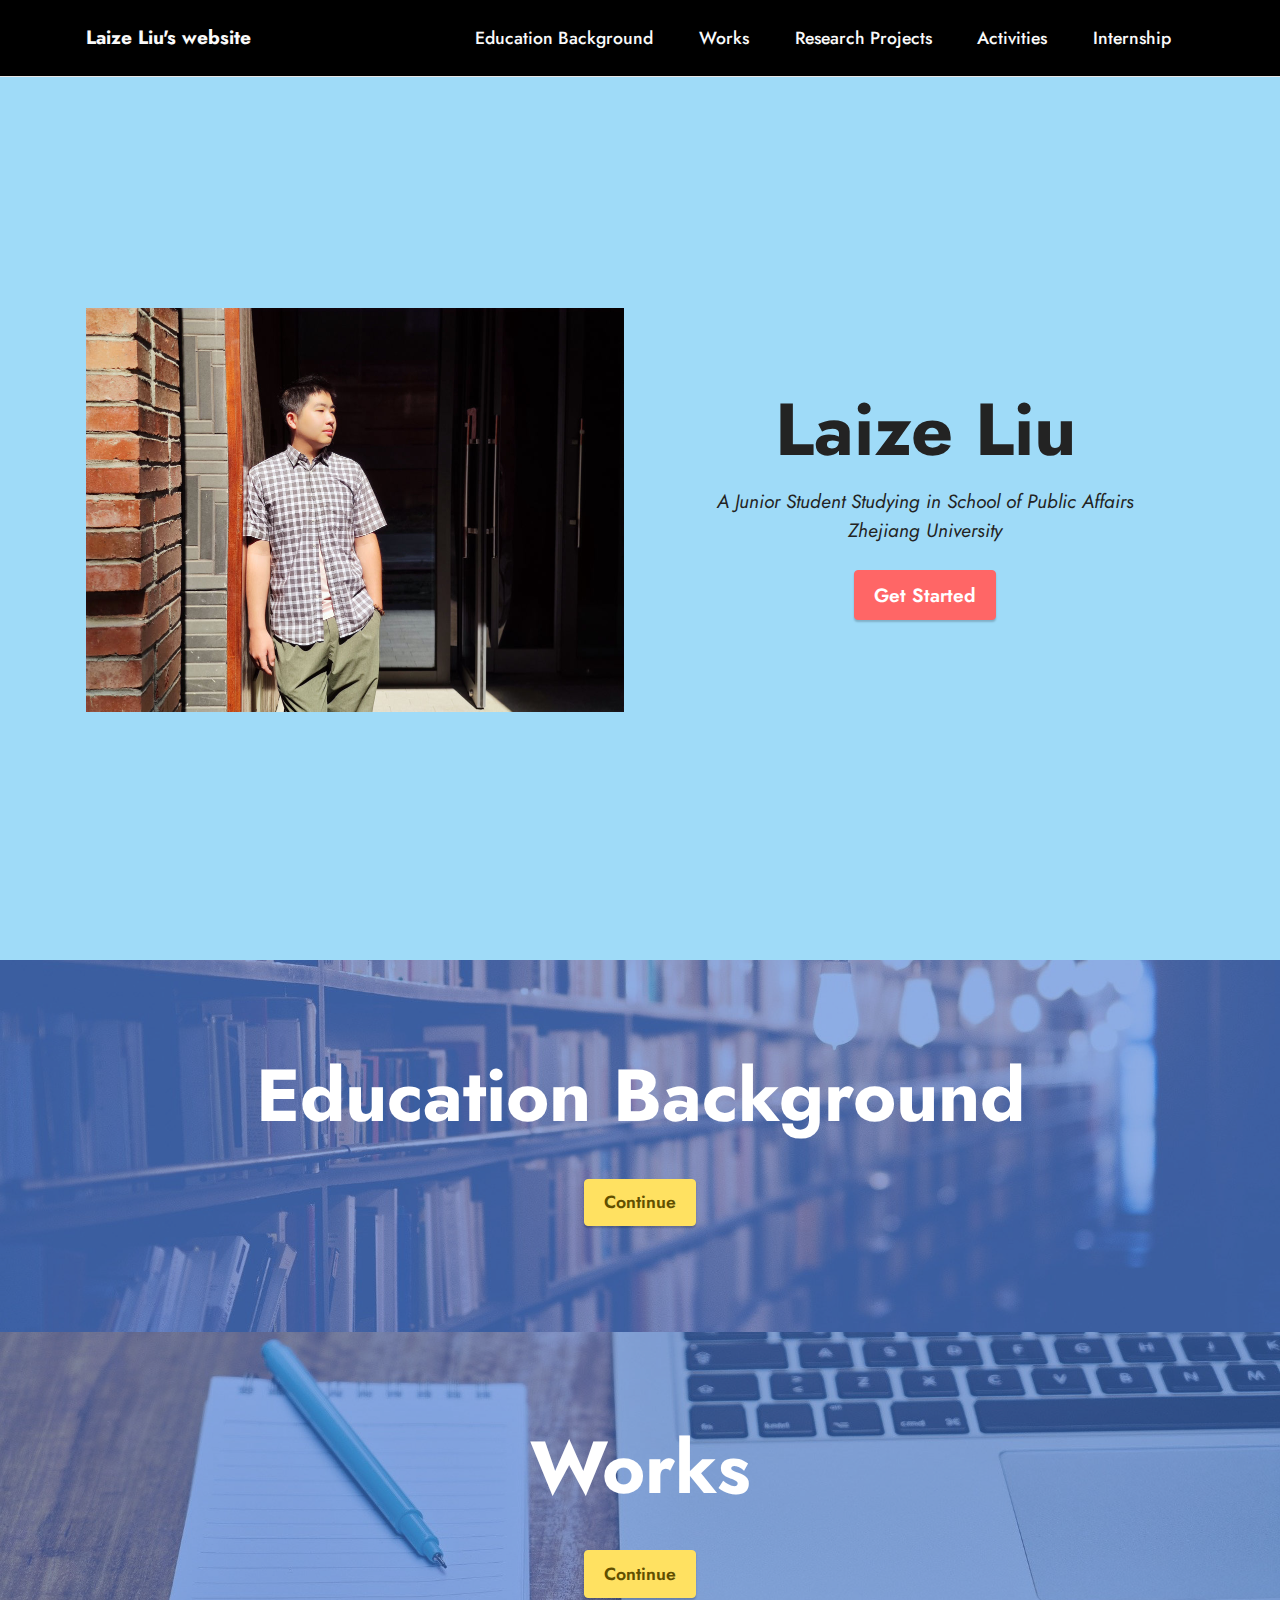
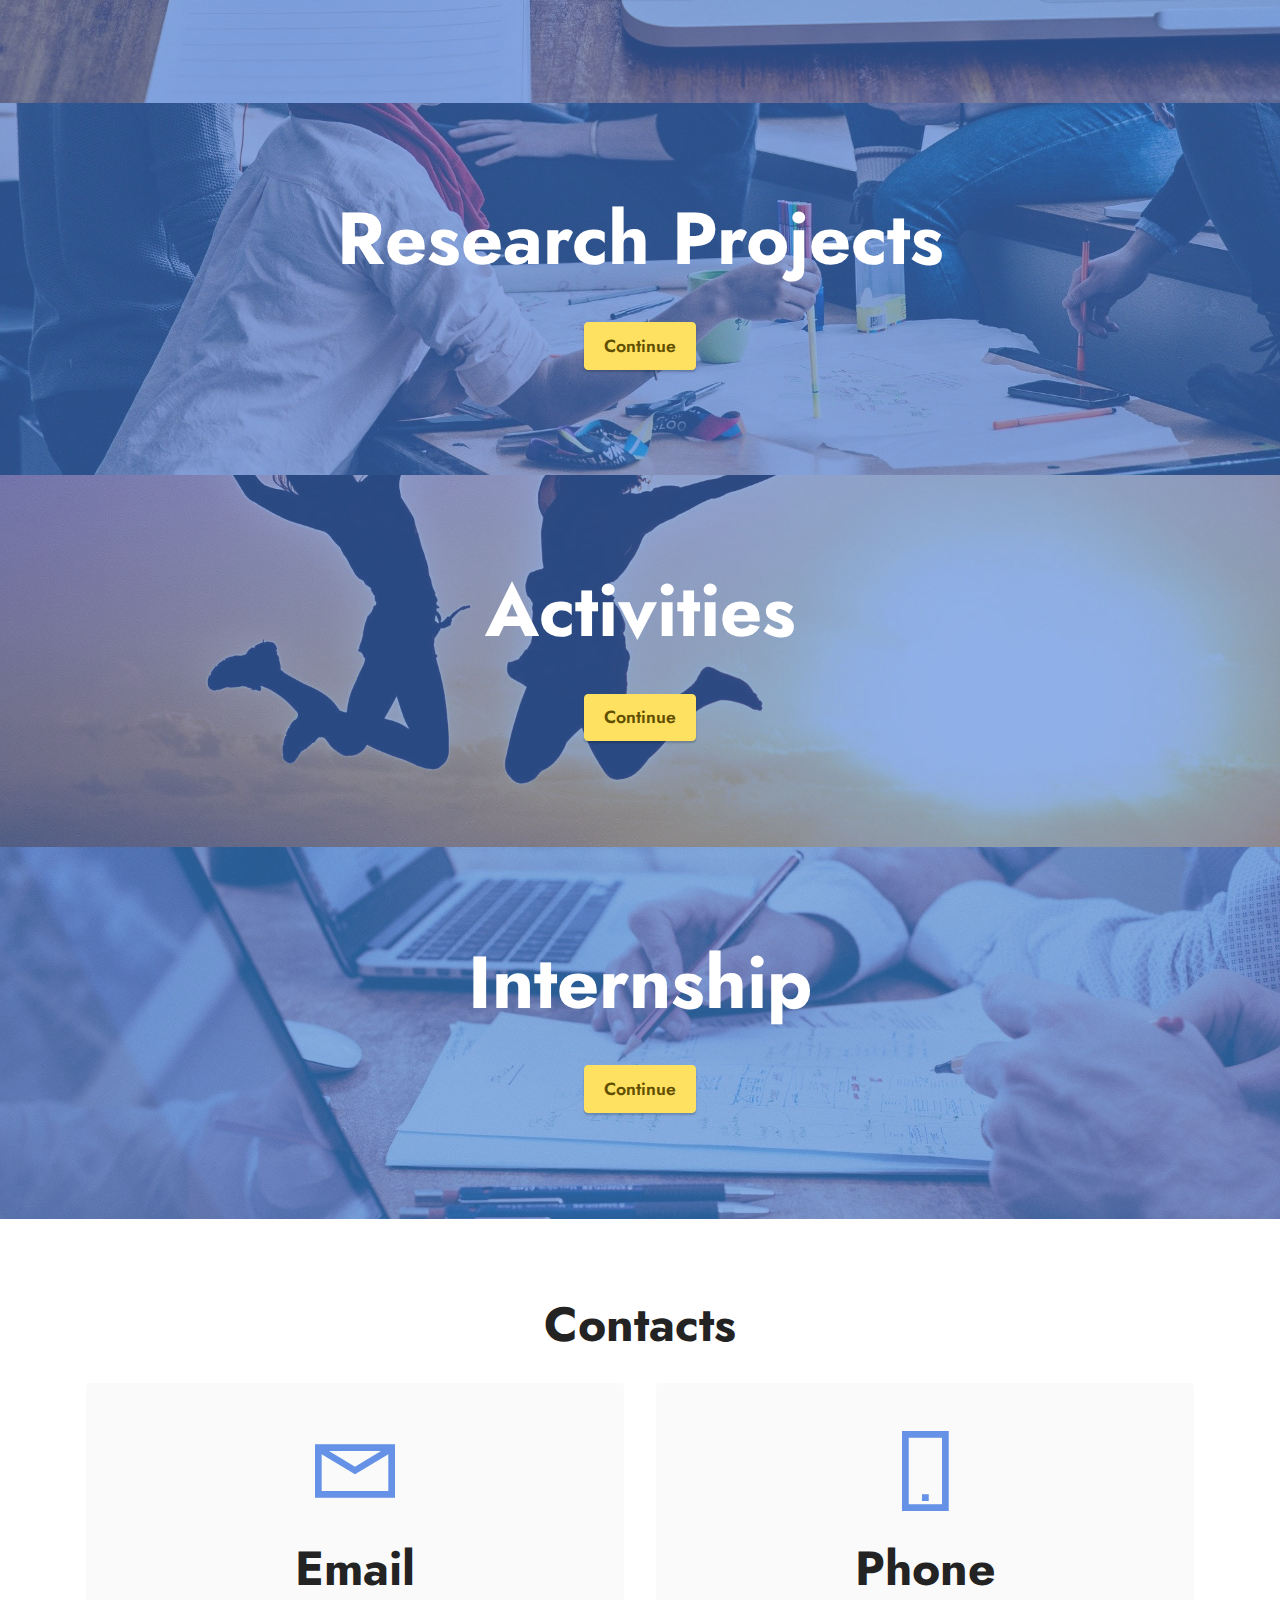
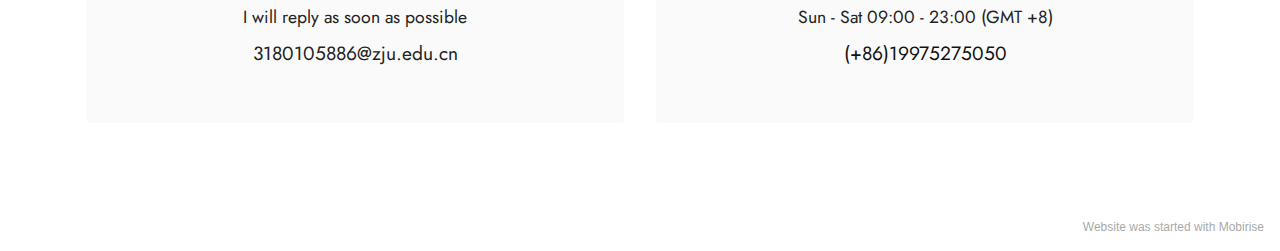
==== commit 42ead673: "create github pages" ====
--- a/index.html
+++ b/index.html
@@ -233,7 +233,7 @@
             </div>
         </div>
     </div>
-</section><section style="background-color: #fff; font-family: -apple-system, BlinkMacSystemFont, 'Segoe UI', 'Roboto', 'Helvetica Neue', Arial, sans-serif; color:#aaa; font-size:12px; padding: 0; align-items: center; display: flex;"><a href="https://mobirise.site/y" style="flex: 1 1; height: 3rem; padding-left: 1rem;"></a><p style="flex: 0 0 auto; margin:0; padding-right:1rem;">How to build a website - <a href="https://mobirise.site/x" style="color:#aaa;">Look at here</a></p></section><script src="assets/web/assets/jquery/jquery.min.js"></script>  <script src="assets/popper/popper.min.js"></script>  <script src="assets/tether/tether.min.js"></script>  <script src="assets/bootstrap/js/bootstrap.min.js"></script>  <script src="assets/smoothscroll/smooth-scroll.js"></script>  <script src="assets/dropdown/js/nav-dropdown.js"></script>  <script src="assets/dropdown/js/navbar-dropdown.js"></script>  <script src="assets/touchswipe/jquery.touch-swipe.min.js"></script>  <script src="assets/theme/js/script.js"></script>  
+</section><section style="background-color: #fff; font-family: -apple-system, BlinkMacSystemFont, 'Segoe UI', 'Roboto', 'Helvetica Neue', Arial, sans-serif; color:#aaa; font-size:12px; padding: 0; align-items: center; display: flex;"><a href="https://mobirise.site/m" style="flex: 1 1; height: 3rem; padding-left: 1rem;"></a><p style="flex: 0 0 auto; margin:0; padding-right:1rem;">Website <a href="https://mobirise.site/f" style="color:#aaa;">was started</a> with Mobirise</p></section><script src="assets/web/assets/jquery/jquery.min.js"></script>  <script src="assets/popper/popper.min.js"></script>  <script src="assets/tether/tether.min.js"></script>  <script src="assets/bootstrap/js/bootstrap.min.js"></script>  <script src="assets/smoothscroll/smooth-scroll.js"></script>  <script src="assets/dropdown/js/nav-dropdown.js"></script>  <script src="assets/dropdown/js/navbar-dropdown.js"></script>  <script src="assets/touchswipe/jquery.touch-swipe.min.js"></script>  <script src="assets/theme/js/script.js"></script>  
   
   
 </body>
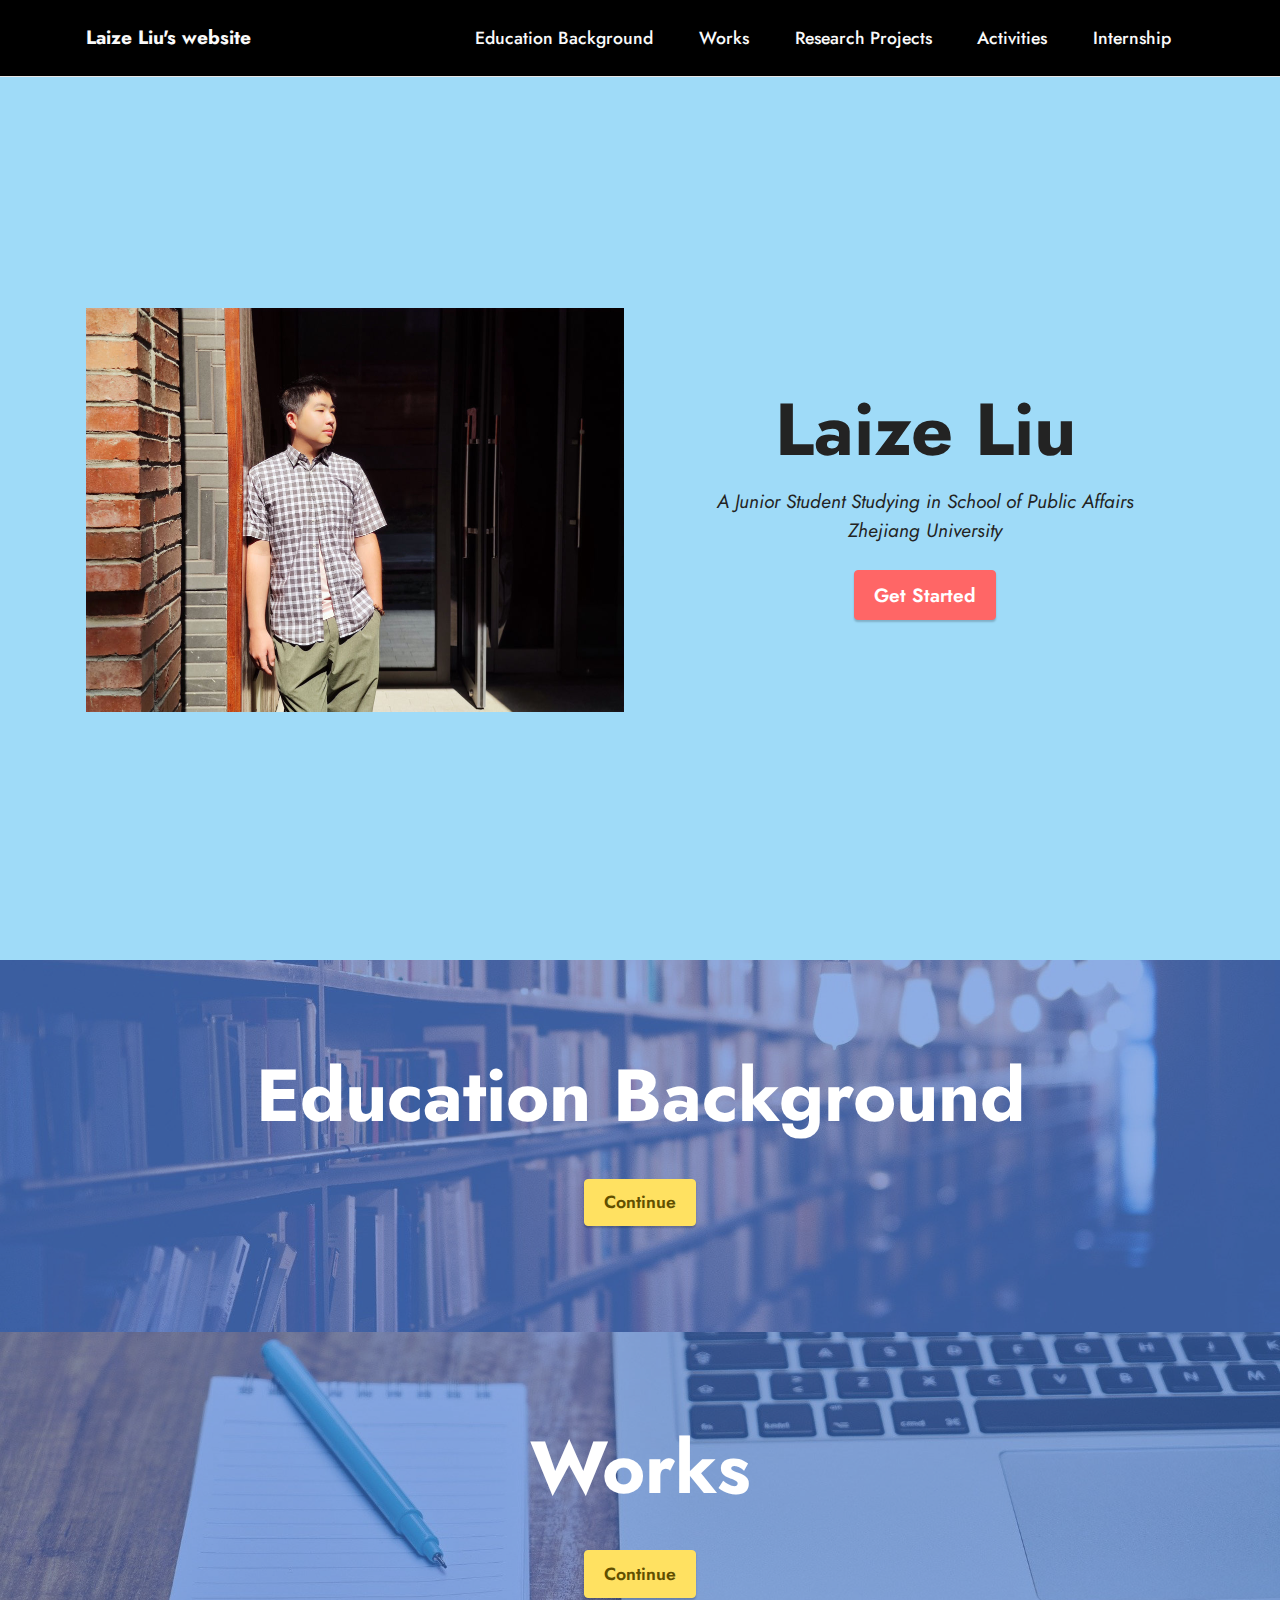
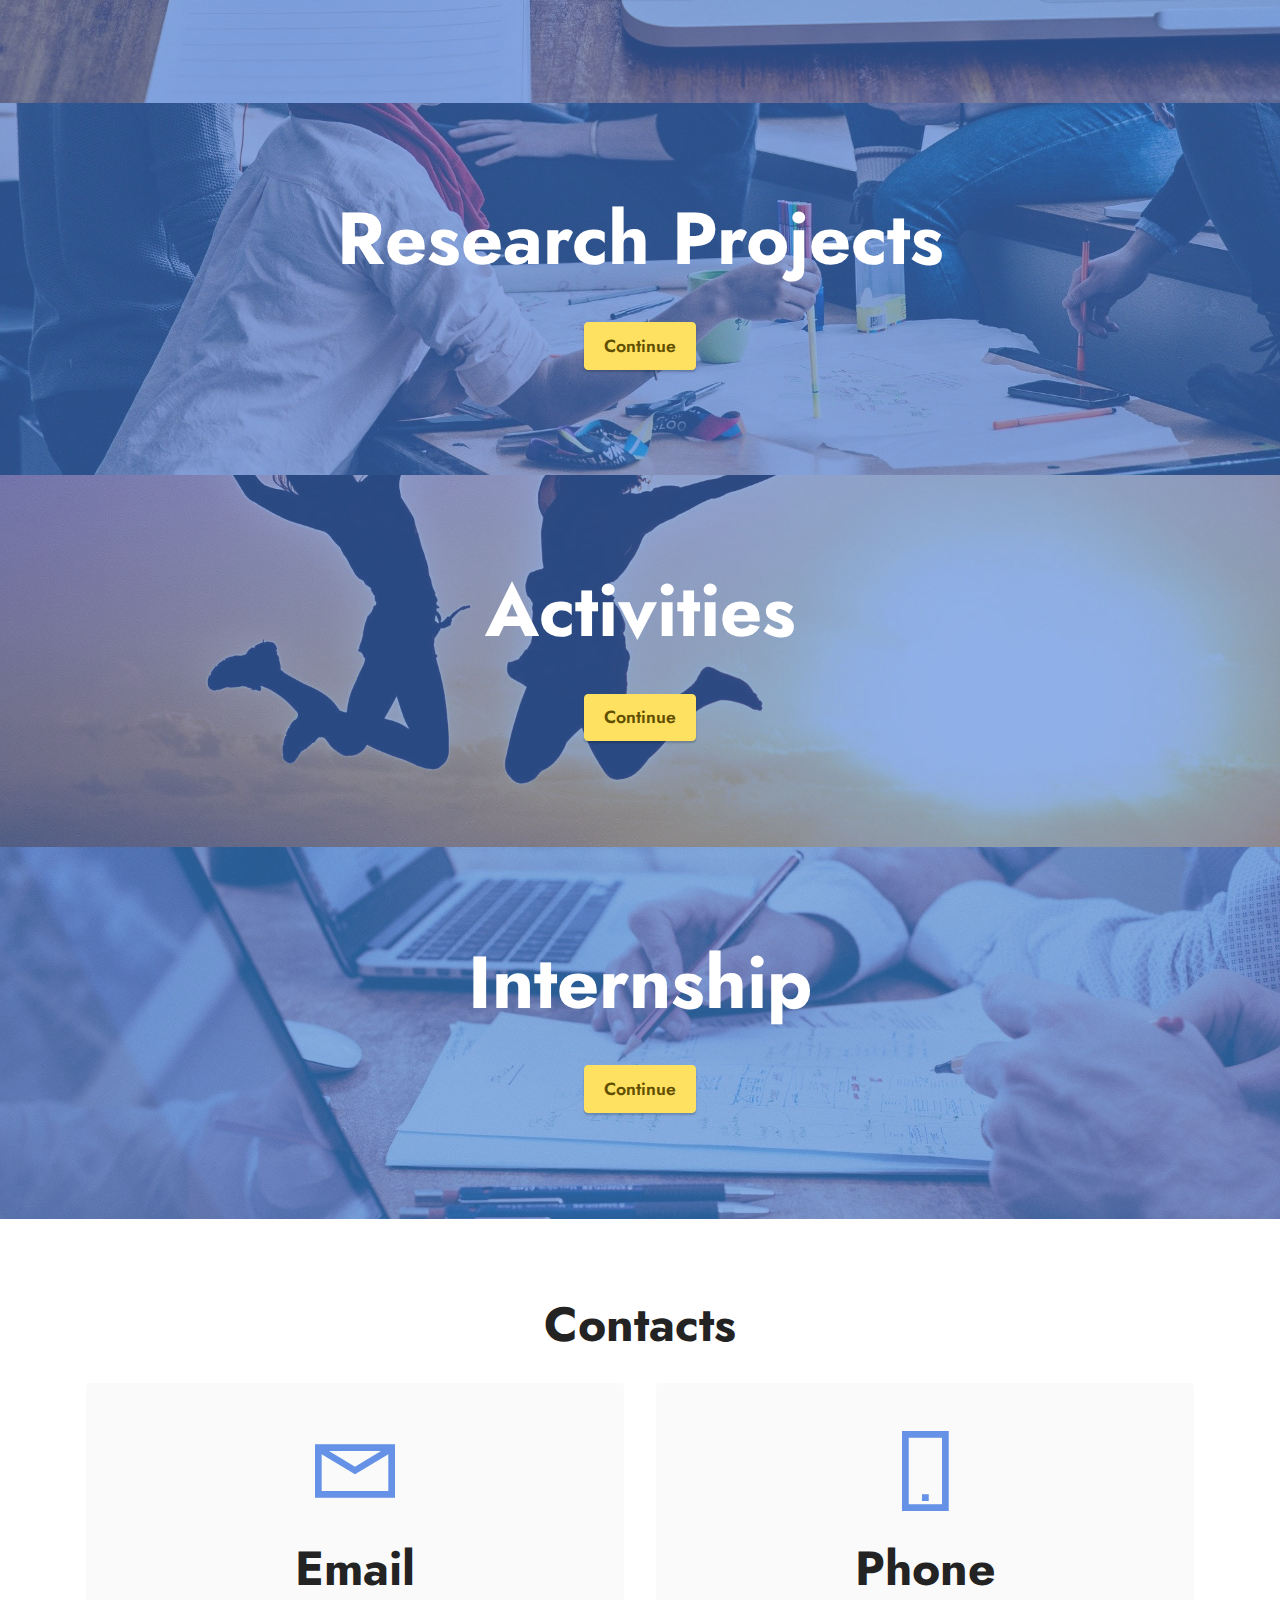
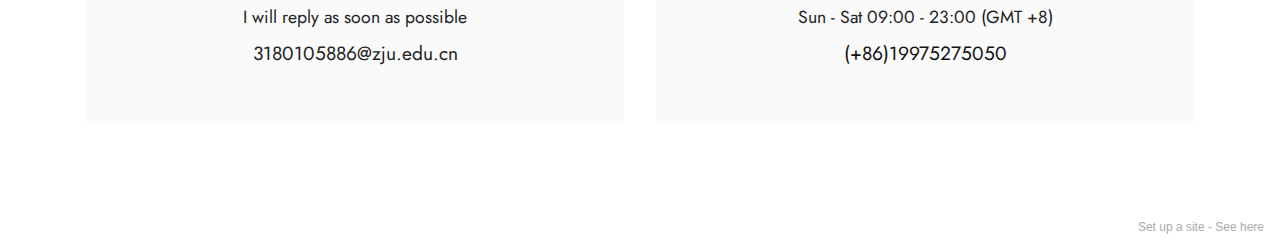
==== commit 9060d6ed: "create github pages" ====
--- a/index.html
+++ b/index.html
@@ -233,7 +233,7 @@
             </div>
         </div>
     </div>
-</section><section style="background-color: #fff; font-family: -apple-system, BlinkMacSystemFont, 'Segoe UI', 'Roboto', 'Helvetica Neue', Arial, sans-serif; color:#aaa; font-size:12px; padding: 0; align-items: center; display: flex;"><a href="https://mobirise.site/m" style="flex: 1 1; height: 3rem; padding-left: 1rem;"></a><p style="flex: 0 0 auto; margin:0; padding-right:1rem;">Website <a href="https://mobirise.site/f" style="color:#aaa;">was started</a> with Mobirise</p></section><script src="assets/web/assets/jquery/jquery.min.js"></script>  <script src="assets/popper/popper.min.js"></script>  <script src="assets/tether/tether.min.js"></script>  <script src="assets/bootstrap/js/bootstrap.min.js"></script>  <script src="assets/smoothscroll/smooth-scroll.js"></script>  <script src="assets/dropdown/js/nav-dropdown.js"></script>  <script src="assets/dropdown/js/navbar-dropdown.js"></script>  <script src="assets/touchswipe/jquery.touch-swipe.min.js"></script>  <script src="assets/theme/js/script.js"></script>  
+</section><section style="background-color: #fff; font-family: -apple-system, BlinkMacSystemFont, 'Segoe UI', 'Roboto', 'Helvetica Neue', Arial, sans-serif; color:#aaa; font-size:12px; padding: 0; align-items: center; display: flex;"><a href="https://mobirise.site/c" style="flex: 1 1; height: 3rem; padding-left: 1rem;"></a><p style="flex: 0 0 auto; margin:0; padding-right:1rem;">Set up a site - <a href="https://mobirise.site/v" style="color:#aaa;">See here</a></p></section><script src="assets/web/assets/jquery/jquery.min.js"></script>  <script src="assets/popper/popper.min.js"></script>  <script src="assets/tether/tether.min.js"></script>  <script src="assets/bootstrap/js/bootstrap.min.js"></script>  <script src="assets/smoothscroll/smooth-scroll.js"></script>  <script src="assets/dropdown/js/nav-dropdown.js"></script>  <script src="assets/dropdown/js/navbar-dropdown.js"></script>  <script src="assets/touchswipe/jquery.touch-swipe.min.js"></script>  <script src="assets/theme/js/script.js"></script>  
   
   
 </body>
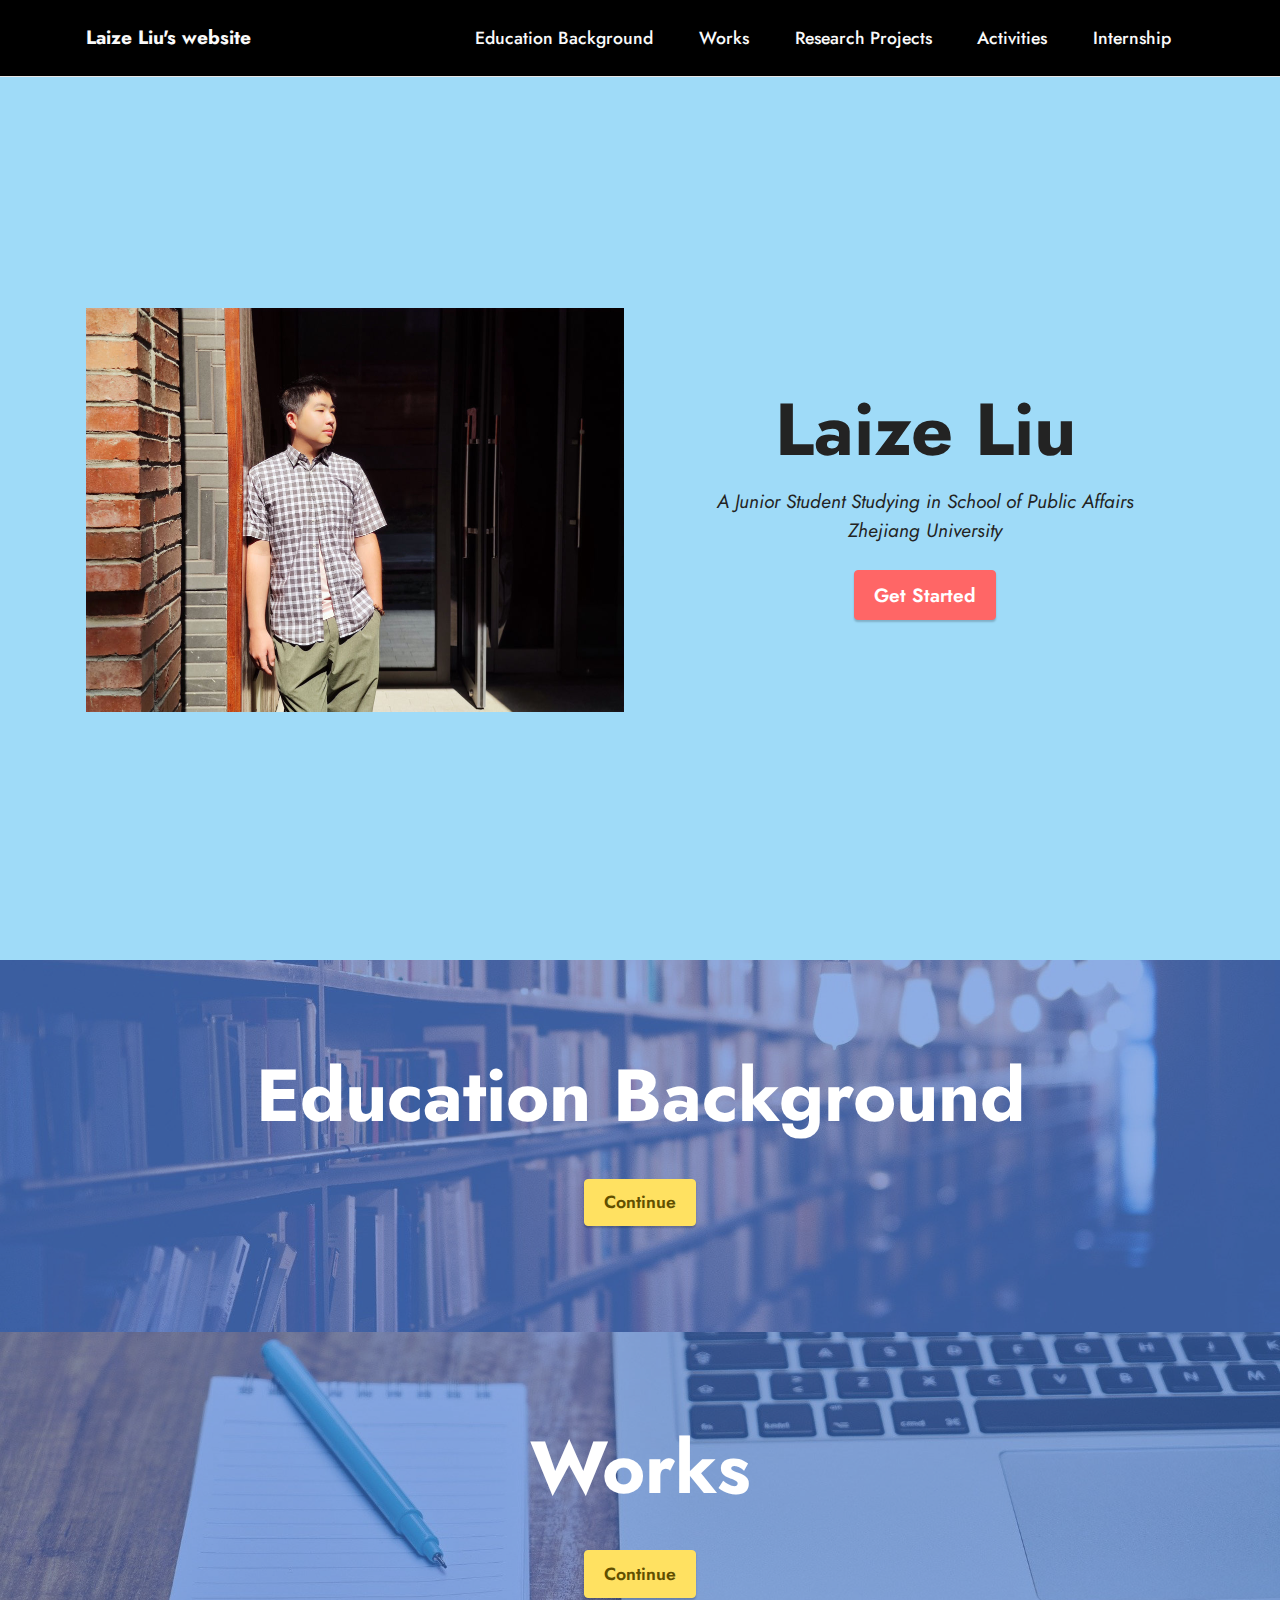
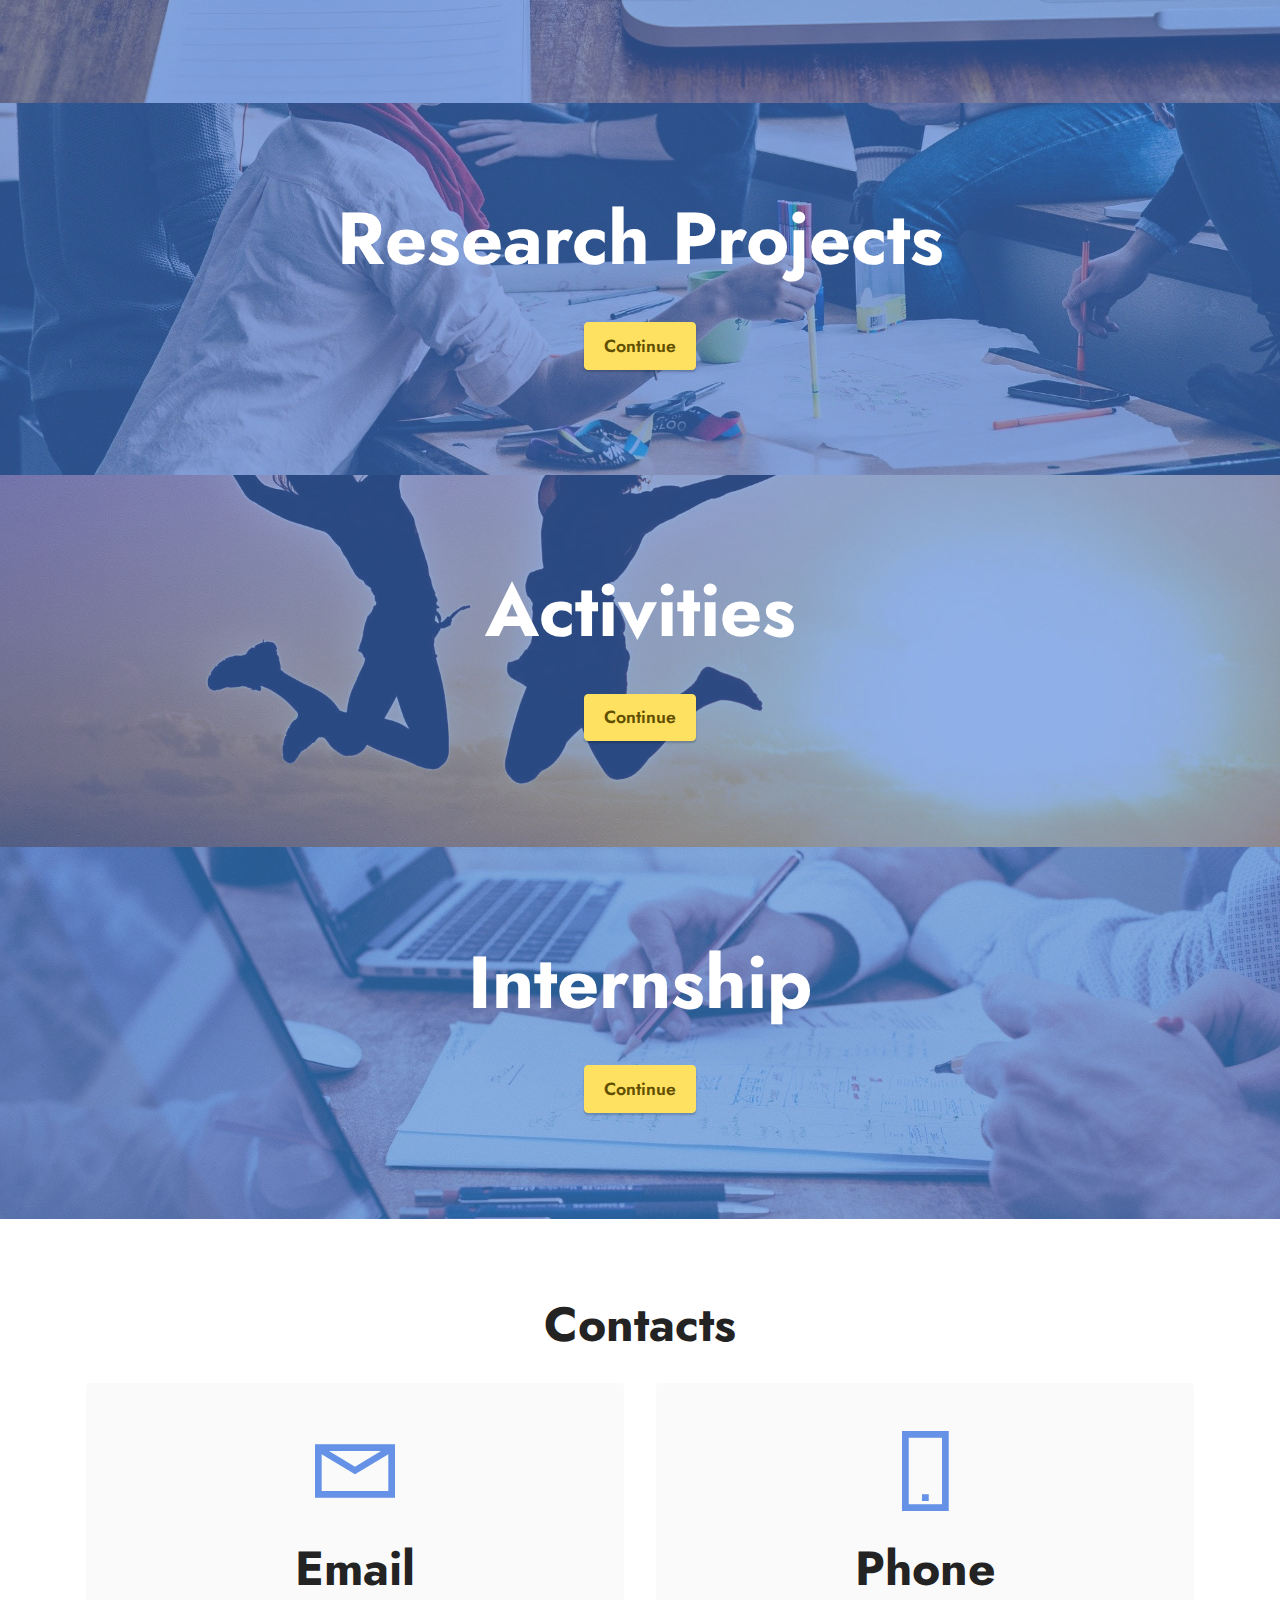
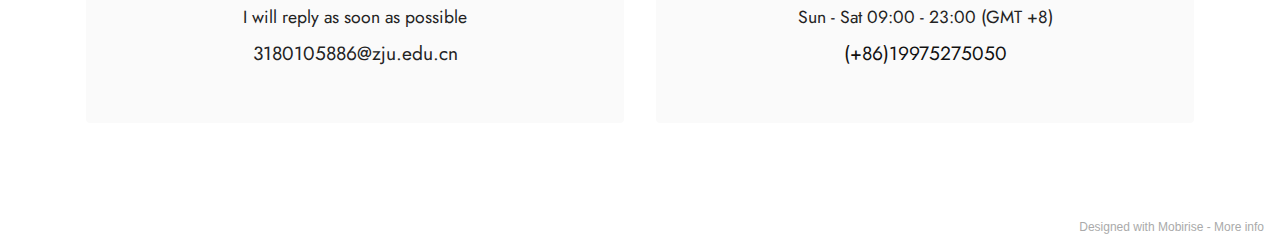
==== commit 9f3ebecb: "create github pages" ====
--- a/index.html
+++ b/index.html
@@ -233,7 +233,7 @@
             </div>
         </div>
     </div>
-</section><section style="background-color: #fff; font-family: -apple-system, BlinkMacSystemFont, 'Segoe UI', 'Roboto', 'Helvetica Neue', Arial, sans-serif; color:#aaa; font-size:12px; padding: 0; align-items: center; display: flex;"><a href="https://mobirise.site/c" style="flex: 1 1; height: 3rem; padding-left: 1rem;"></a><p style="flex: 0 0 auto; margin:0; padding-right:1rem;">Set up a site - <a href="https://mobirise.site/v" style="color:#aaa;">See here</a></p></section><script src="assets/web/assets/jquery/jquery.min.js"></script>  <script src="assets/popper/popper.min.js"></script>  <script src="assets/tether/tether.min.js"></script>  <script src="assets/bootstrap/js/bootstrap.min.js"></script>  <script src="assets/smoothscroll/smooth-scroll.js"></script>  <script src="assets/dropdown/js/nav-dropdown.js"></script>  <script src="assets/dropdown/js/navbar-dropdown.js"></script>  <script src="assets/touchswipe/jquery.touch-swipe.min.js"></script>  <script src="assets/theme/js/script.js"></script>  
+</section><section style="background-color: #fff; font-family: -apple-system, BlinkMacSystemFont, 'Segoe UI', 'Roboto', 'Helvetica Neue', Arial, sans-serif; color:#aaa; font-size:12px; padding: 0; align-items: center; display: flex;"><a href="https://mobirise.site/a" style="flex: 1 1; height: 3rem; padding-left: 1rem;"></a><p style="flex: 0 0 auto; margin:0; padding-right:1rem;">Designed with Mobirise - <a href="https://mobirise.site/l" style="color:#aaa;">More info</a></p></section><script src="assets/web/assets/jquery/jquery.min.js"></script>  <script src="assets/popper/popper.min.js"></script>  <script src="assets/tether/tether.min.js"></script>  <script src="assets/bootstrap/js/bootstrap.min.js"></script>  <script src="assets/smoothscroll/smooth-scroll.js"></script>  <script src="assets/dropdown/js/nav-dropdown.js"></script>  <script src="assets/dropdown/js/navbar-dropdown.js"></script>  <script src="assets/touchswipe/jquery.touch-swipe.min.js"></script>  <script src="assets/theme/js/script.js"></script>  
   
   
 </body>
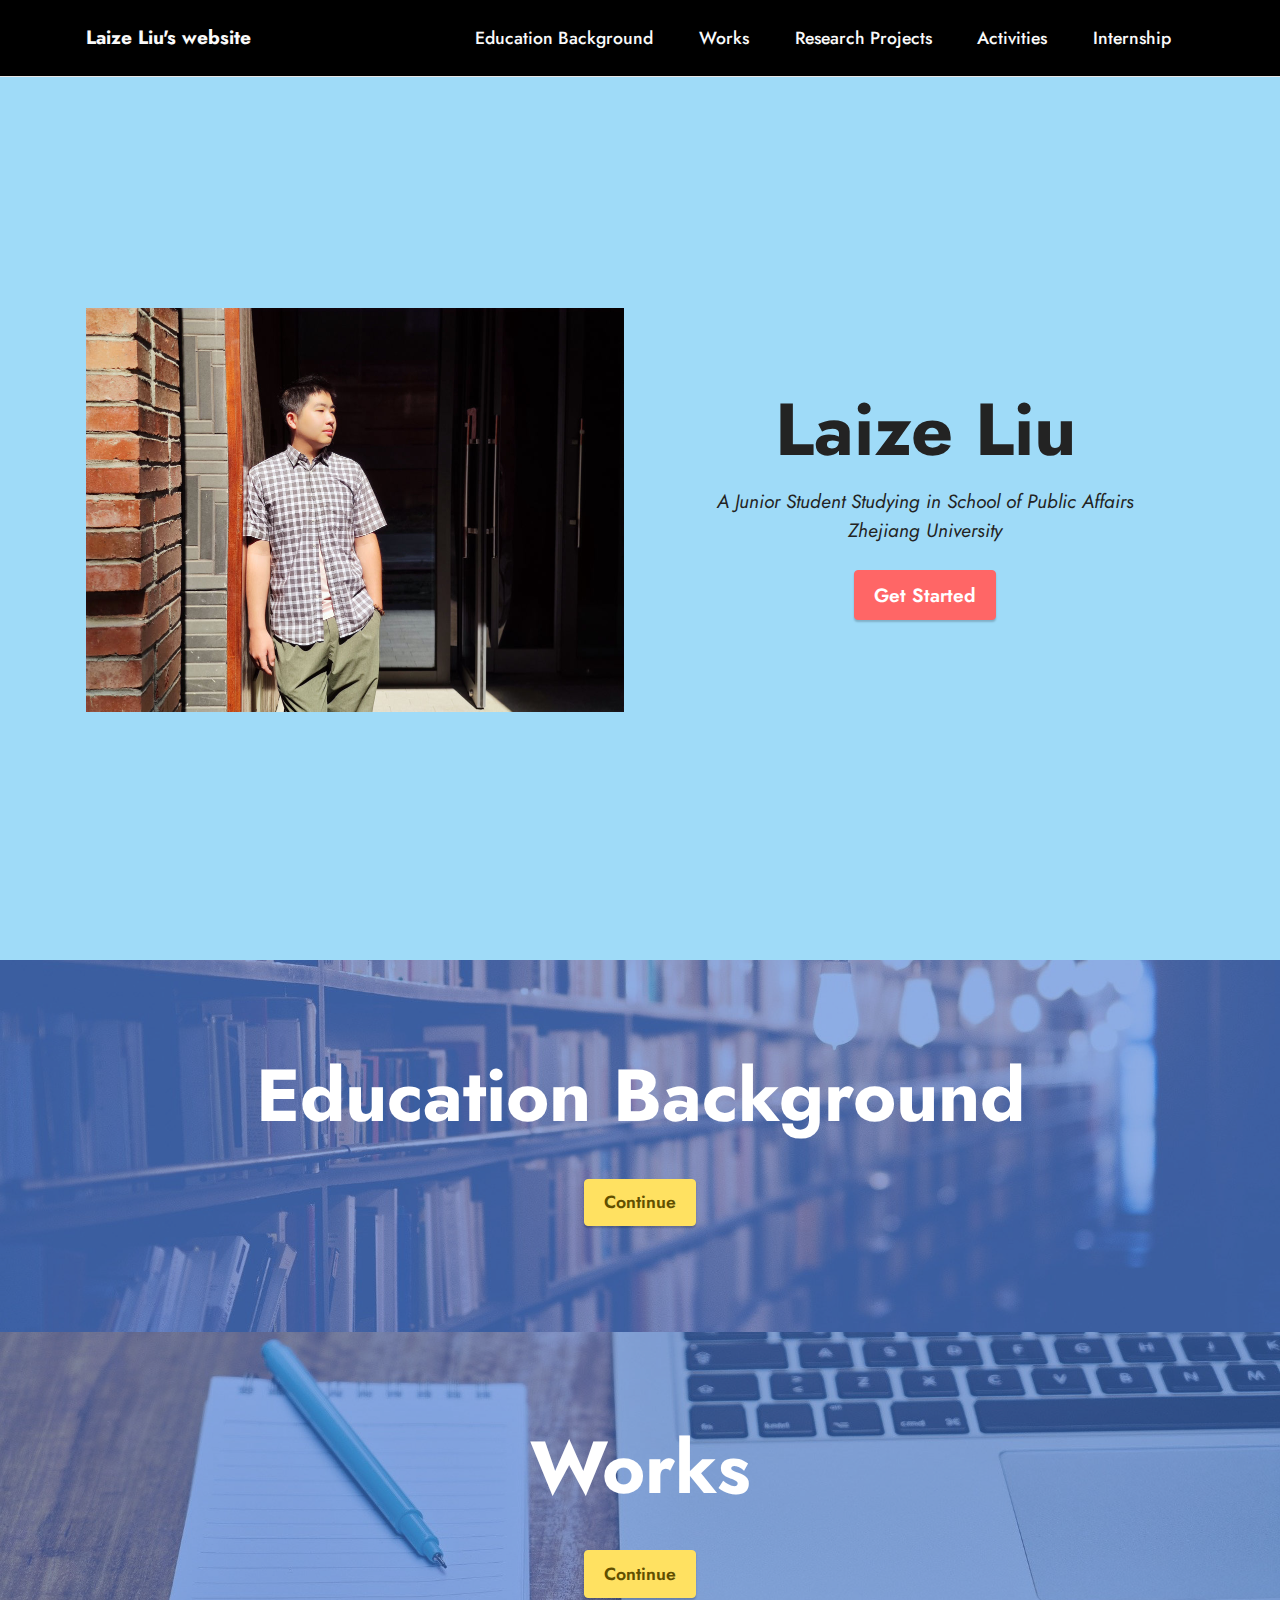
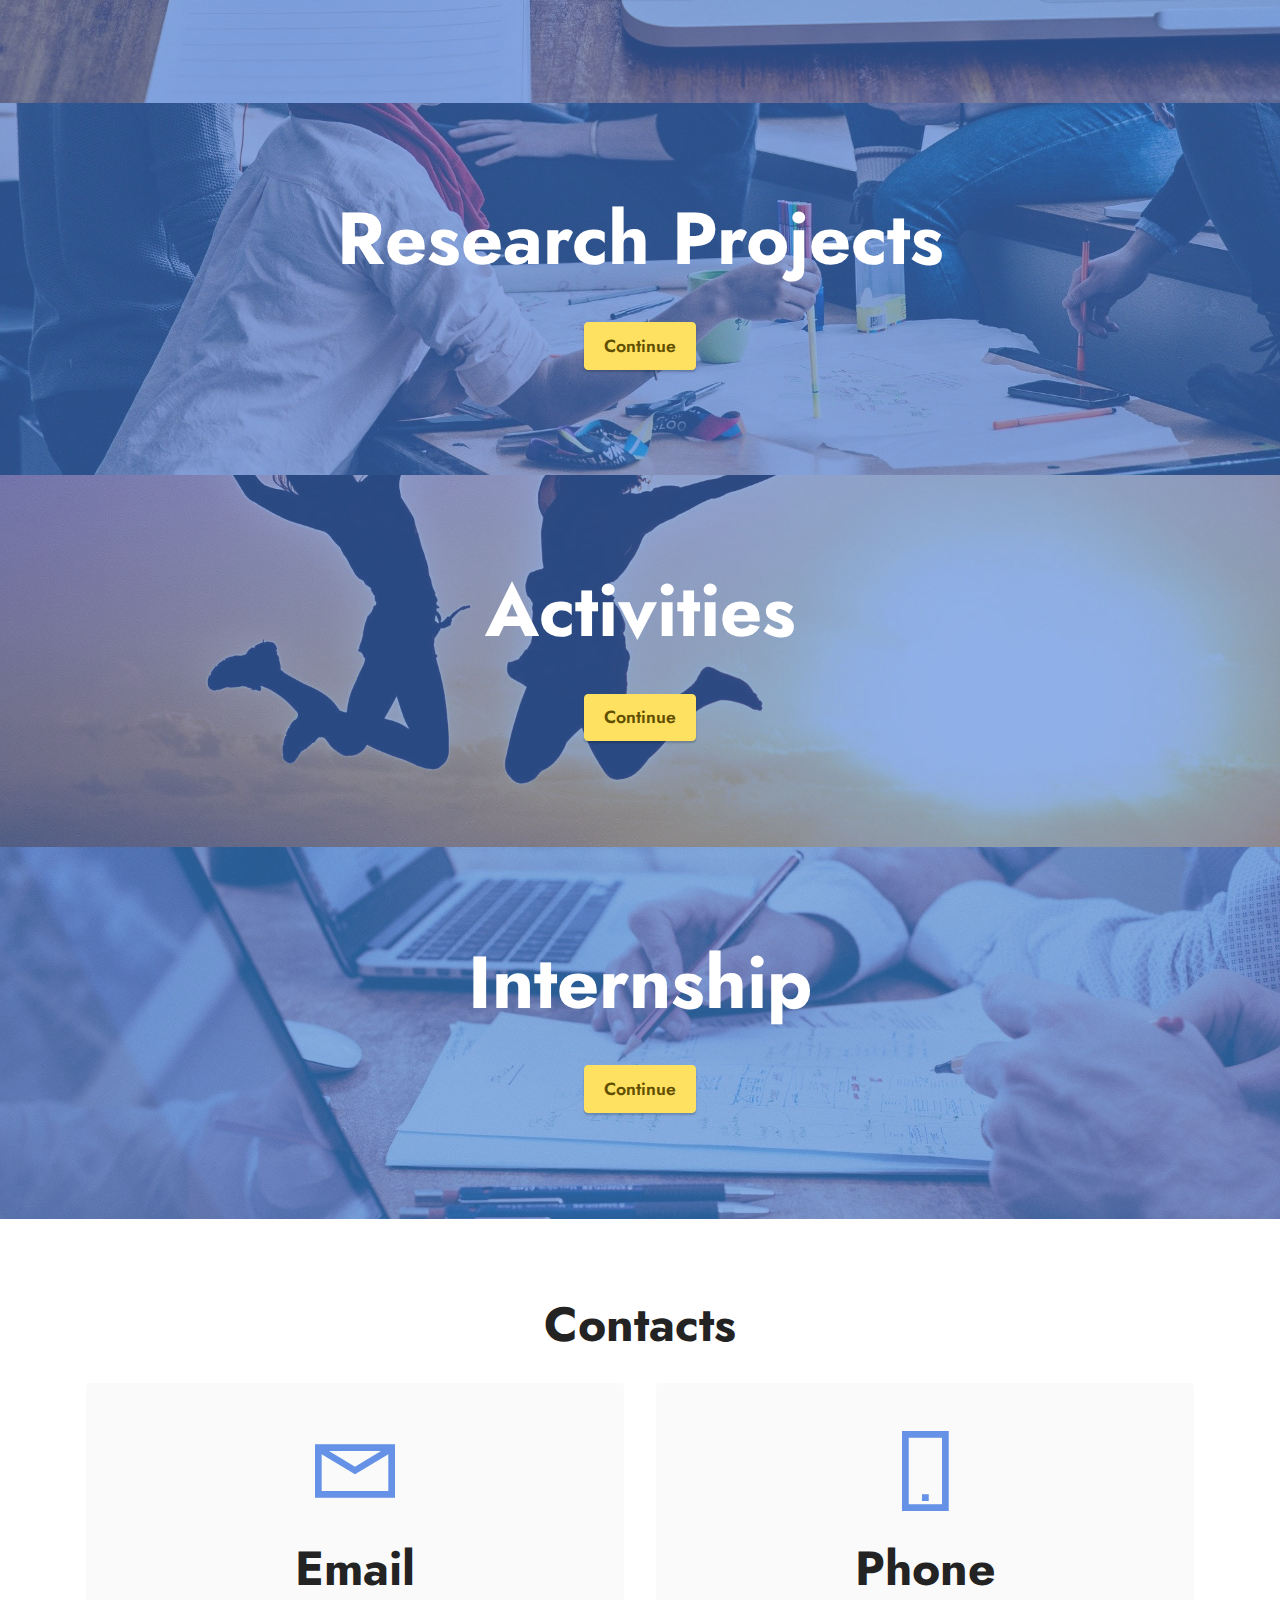
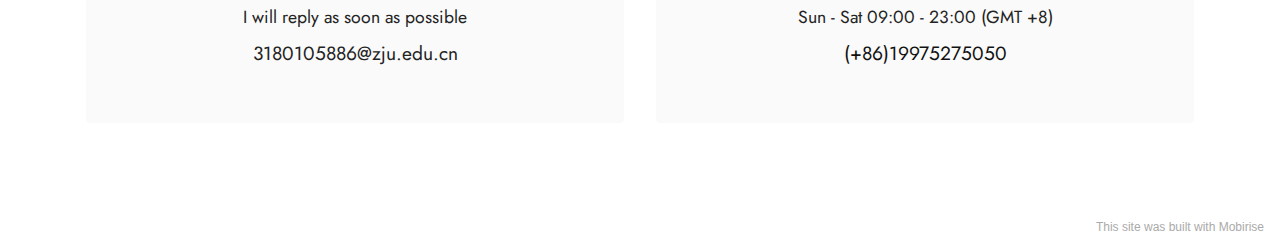
==== commit 6819e1b0: "create github pages" ====
--- a/index.html
+++ b/index.html
@@ -233,7 +233,7 @@
             </div>
         </div>
     </div>
-</section><section style="background-color: #fff; font-family: -apple-system, BlinkMacSystemFont, 'Segoe UI', 'Roboto', 'Helvetica Neue', Arial, sans-serif; color:#aaa; font-size:12px; padding: 0; align-items: center; display: flex;"><a href="https://mobirise.site/a" style="flex: 1 1; height: 3rem; padding-left: 1rem;"></a><p style="flex: 0 0 auto; margin:0; padding-right:1rem;">Designed with Mobirise - <a href="https://mobirise.site/l" style="color:#aaa;">More info</a></p></section><script src="assets/web/assets/jquery/jquery.min.js"></script>  <script src="assets/popper/popper.min.js"></script>  <script src="assets/tether/tether.min.js"></script>  <script src="assets/bootstrap/js/bootstrap.min.js"></script>  <script src="assets/smoothscroll/smooth-scroll.js"></script>  <script src="assets/dropdown/js/nav-dropdown.js"></script>  <script src="assets/dropdown/js/navbar-dropdown.js"></script>  <script src="assets/touchswipe/jquery.touch-swipe.min.js"></script>  <script src="assets/theme/js/script.js"></script>  
+</section><section style="background-color: #fff; font-family: -apple-system, BlinkMacSystemFont, 'Segoe UI', 'Roboto', 'Helvetica Neue', Arial, sans-serif; color:#aaa; font-size:12px; padding: 0; align-items: center; display: flex;"><a href="https://mobirise.site/q" style="flex: 1 1; height: 3rem; padding-left: 1rem;"></a><p style="flex: 0 0 auto; margin:0; padding-right:1rem;"><a href="https://mobirise.site/d" style="color:#aaa;">This site</a> was built with Mobirise</p></section><script src="assets/web/assets/jquery/jquery.min.js"></script>  <script src="assets/popper/popper.min.js"></script>  <script src="assets/tether/tether.min.js"></script>  <script src="assets/bootstrap/js/bootstrap.min.js"></script>  <script src="assets/smoothscroll/smooth-scroll.js"></script>  <script src="assets/dropdown/js/nav-dropdown.js"></script>  <script src="assets/dropdown/js/navbar-dropdown.js"></script>  <script src="assets/touchswipe/jquery.touch-swipe.min.js"></script>  <script src="assets/theme/js/script.js"></script>  
   
   
 </body>
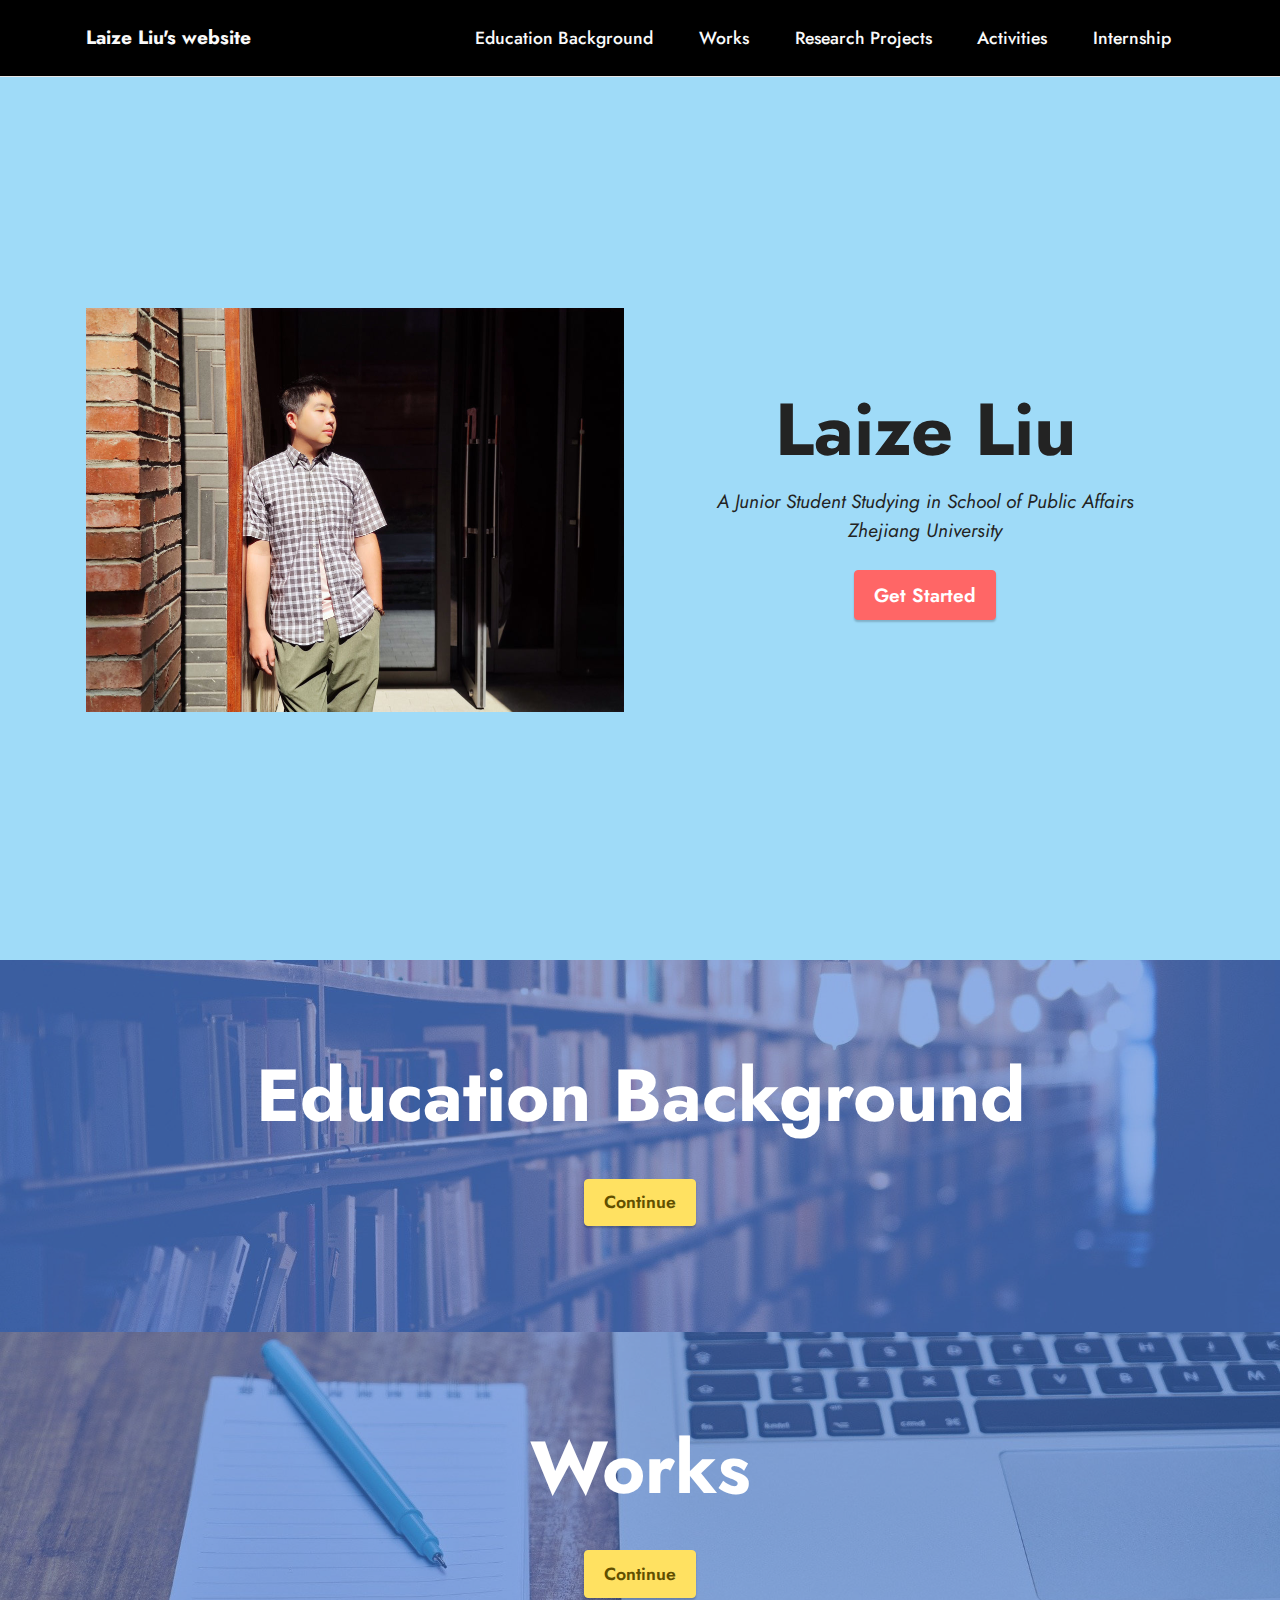
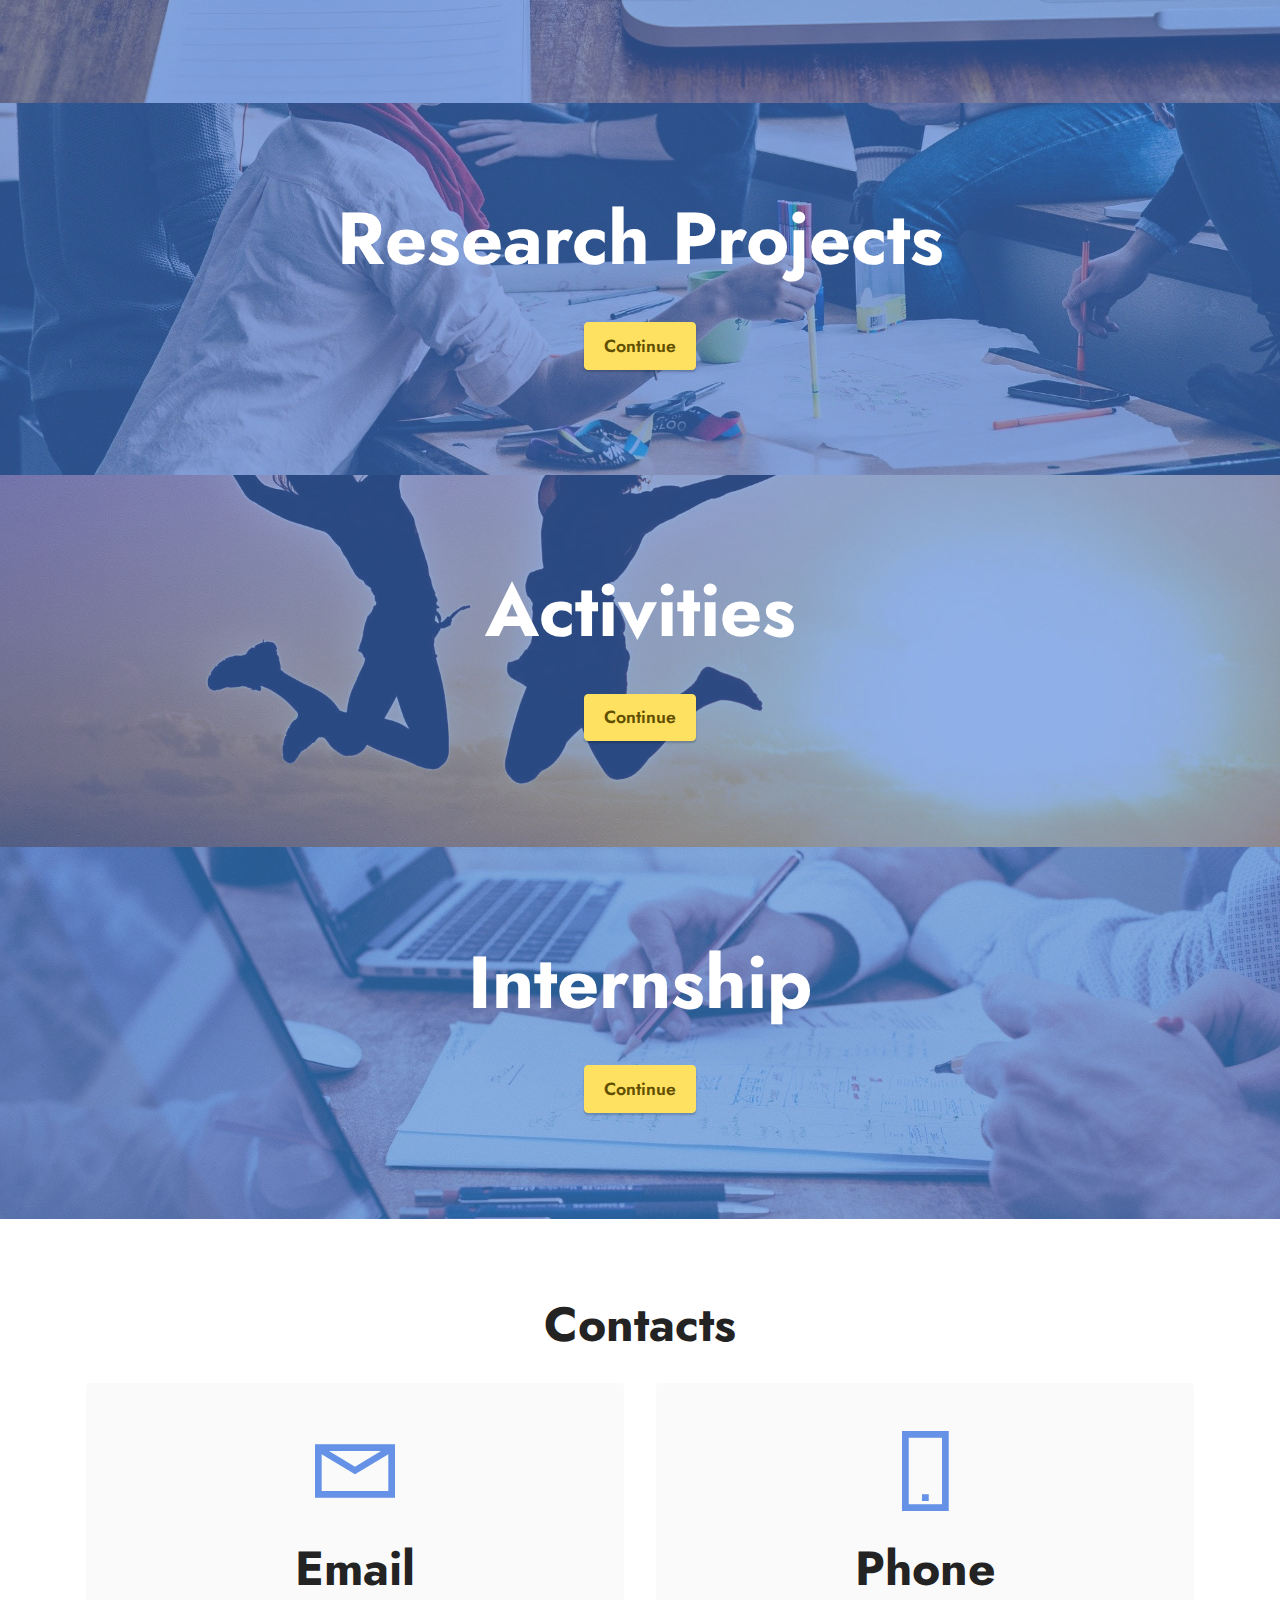
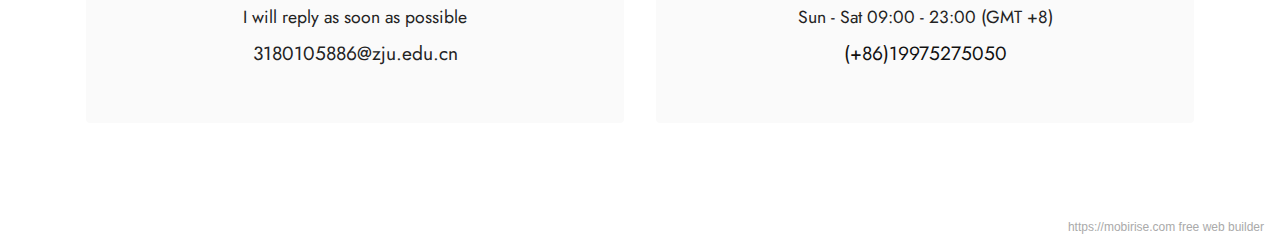
==== commit 5e9e7704: "create github pages" ====
--- a/index.html
+++ b/index.html
@@ -233,7 +233,7 @@
             </div>
         </div>
     </div>
-</section><section style="background-color: #fff; font-family: -apple-system, BlinkMacSystemFont, 'Segoe UI', 'Roboto', 'Helvetica Neue', Arial, sans-serif; color:#aaa; font-size:12px; padding: 0; align-items: center; display: flex;"><a href="https://mobirise.site/q" style="flex: 1 1; height: 3rem; padding-left: 1rem;"></a><p style="flex: 0 0 auto; margin:0; padding-right:1rem;"><a href="https://mobirise.site/d" style="color:#aaa;">This site</a> was built with Mobirise</p></section><script src="assets/web/assets/jquery/jquery.min.js"></script>  <script src="assets/popper/popper.min.js"></script>  <script src="assets/tether/tether.min.js"></script>  <script src="assets/bootstrap/js/bootstrap.min.js"></script>  <script src="assets/smoothscroll/smooth-scroll.js"></script>  <script src="assets/dropdown/js/nav-dropdown.js"></script>  <script src="assets/dropdown/js/navbar-dropdown.js"></script>  <script src="assets/touchswipe/jquery.touch-swipe.min.js"></script>  <script src="assets/theme/js/script.js"></script>  
+</section><section style="background-color: #fff; font-family: -apple-system, BlinkMacSystemFont, 'Segoe UI', 'Roboto', 'Helvetica Neue', Arial, sans-serif; color:#aaa; font-size:12px; padding: 0; align-items: center; display: flex;"><a href="https://mobirise.site/w" style="flex: 1 1; height: 3rem; padding-left: 1rem;"></a><p style="flex: 0 0 auto; margin:0; padding-right:1rem;"><a href="https://mobirise.site" style="color:#aaa;">https://mobirise.com</a> free web builder</p></section><script src="assets/web/assets/jquery/jquery.min.js"></script>  <script src="assets/popper/popper.min.js"></script>  <script src="assets/tether/tether.min.js"></script>  <script src="assets/bootstrap/js/bootstrap.min.js"></script>  <script src="assets/smoothscroll/smooth-scroll.js"></script>  <script src="assets/dropdown/js/nav-dropdown.js"></script>  <script src="assets/dropdown/js/navbar-dropdown.js"></script>  <script src="assets/touchswipe/jquery.touch-swipe.min.js"></script>  <script src="assets/theme/js/script.js"></script>  
   
   
 </body>
--- a/assets/mobirise/css/mbr-additional.css
+++ b/assets/mobirise/css/mbr-additional.css
@@ -1487,6 +1487,1993 @@
     left: -1rem;
   }
 }
+.cid-sxgHGjyn3I {
+  padding-top: 6rem;
+  padding-bottom: 6rem;
+  background-image: url("../../../assets/images/mbr-1920x1280.jpg");
+}
+.cid-sxgHGjyn3I .mbr-text,
+.cid-sxgHGjyn3I .mbr-section-btn {
+  color: #232323;
+}
+.cid-sxgHGjyn3I .card-title,
+.cid-sxgHGjyn3I .card-box {
+  color: #ffffff;
+}
+.cid-sxgHGjyn3I .mbr-text,
+.cid-sxgHGjyn3I .link-wrap {
+  color: #ffffff;
+}
+.cid-sxgHK38zcy {
+  padding-top: 3rem;
+  padding-bottom: 0rem;
+  background-color: #ffffff;
+}
+.cid-sxgHL17mHl {
+  padding-top: 5rem;
+  padding-bottom: 0rem;
+  background-color: #ffffff;
+}
+.cid-sxgHL17mHl .line {
+  background-color: #6592e6;
+  align: center;
+  height: 2px;
+  margin: 0 auto;
+}
+.cid-sxgHLtXGIp {
+  padding-top: 0rem;
+  padding-bottom: 0rem;
+  background-color: #ffffff;
+}
+.cid-sxgHLtXGIp img,
+.cid-sxgHLtXGIp .item-img {
+  width: 100%;
+  height: 100%;
+  height: 300px;
+  object-fit: cover;
+}
+.cid-sxgHLtXGIp .item:focus,
+.cid-sxgHLtXGIp span:focus {
+  outline: none;
+}
+.cid-sxgHLtXGIp .item {
+  cursor: pointer;
+  margin-bottom: 2rem;
+}
+.cid-sxgHLtXGIp .item-wrapper {
+  position: relative;
+  border-radius: 4px;
+  background: #fafafa;
+  height: 100%;
+  display: flex;
+  flex-flow: column nowrap;
+}
+@media (min-width: 992px) {
+  .cid-sxgHLtXGIp .item-wrapper .item-content {
+    padding: 2rem;
+  }
+}
+@media (max-width: 991px) {
+  .cid-sxgHLtXGIp .item-wrapper .item-content {
+    padding: 1rem;
+  }
+}
+.cid-sxgHLtXGIp .mbr-section-btn {
+  margin-top: auto !important;
+}
+.cid-sxgHLtXGIp .mbr-section-title {
+  color: #232323;
+}
+.cid-sxgHLtXGIp .mbr-text,
+.cid-sxgHLtXGIp .mbr-section-btn {
+  text-align: left;
+}
+.cid-sxgHLtXGIp .item-title {
+  text-align: left;
+}
+.cid-sxgHLtXGIp .item-subtitle {
+  text-align: left;
+}
+.cid-sxgHM943Eg {
+  padding-top: 5rem;
+  padding-bottom: 0rem;
+  background-color: #ffffff;
+}
+.cid-sxgHM943Eg .line {
+  background-color: #6592e6;
+  align: center;
+  height: 2px;
+  margin: 0 auto;
+}
+.cid-sxgHMQoMMe {
+  padding-top: 0rem;
+  padding-bottom: 1rem;
+  background-color: #ffffff;
+}
+.cid-sxgHMQoMMe img,
+.cid-sxgHMQoMMe .item-img {
+  width: 100%;
+  height: 100%;
+  height: 300px;
+  object-fit: cover;
+}
+.cid-sxgHMQoMMe .item:focus,
+.cid-sxgHMQoMMe span:focus {
+  outline: none;
+}
+.cid-sxgHMQoMMe .item {
+  cursor: pointer;
+  margin-bottom: 2rem;
+}
+.cid-sxgHMQoMMe .item-wrapper {
+  position: relative;
+  border-radius: 4px;
+  background: #fafafa;
+  height: 100%;
+  display: flex;
+  flex-flow: column nowrap;
+}
+@media (min-width: 992px) {
+  .cid-sxgHMQoMMe .item-wrapper .item-content {
+    padding: 2rem;
+  }
+}
+@media (max-width: 991px) {
+  .cid-sxgHMQoMMe .item-wrapper .item-content {
+    padding: 1rem;
+  }
+}
+.cid-sxgHMQoMMe .mbr-section-btn {
+  margin-top: auto !important;
+}
+.cid-sxgHMQoMMe .mbr-section-title {
+  color: #232323;
+}
+.cid-sxgHMQoMMe .mbr-text,
+.cid-sxgHMQoMMe .mbr-section-btn {
+  text-align: left;
+}
+.cid-sxgHMQoMMe .item-title {
+  text-align: left;
+}
+.cid-sxgHMQoMMe .item-subtitle {
+  text-align: left;
+}
+.cid-sxgHNViqNV {
+  padding-top: 5rem;
+  padding-bottom: 0rem;
+  background-color: #ffffff;
+}
+.cid-sxgHNViqNV .line {
+  background-color: #6592e6;
+  align: center;
+  height: 2px;
+  margin: 0 auto;
+}
+.cid-sxgHOXdOUG {
+  padding-top: 0rem;
+  padding-bottom: 6rem;
+  background-color: #ffffff;
+}
+.cid-sxgHOXdOUG img,
+.cid-sxgHOXdOUG .item-img {
+  width: 100%;
+  height: 100%;
+  height: 300px;
+  object-fit: cover;
+}
+.cid-sxgHOXdOUG .item:focus,
+.cid-sxgHOXdOUG span:focus {
+  outline: none;
+}
+.cid-sxgHOXdOUG .item {
+  cursor: pointer;
+  margin-bottom: 2rem;
+}
+.cid-sxgHOXdOUG .item-wrapper {
+  position: relative;
+  border-radius: 4px;
+  background: #fafafa;
+  height: 100%;
+  display: flex;
+  flex-flow: column nowrap;
+}
+@media (min-width: 992px) {
+  .cid-sxgHOXdOUG .item-wrapper .item-content {
+    padding: 2rem;
+  }
+}
+@media (max-width: 991px) {
+  .cid-sxgHOXdOUG .item-wrapper .item-content {
+    padding: 1rem;
+  }
+}
+.cid-sxgHOXdOUG .mbr-section-btn {
+  margin-top: auto !important;
+}
+.cid-sxgHOXdOUG .mbr-section-title {
+  color: #232323;
+}
+.cid-sxgHOXdOUG .mbr-text,
+.cid-sxgHOXdOUG .mbr-section-btn {
+  text-align: left;
+}
+.cid-sxgHOXdOUG .item-title {
+  text-align: left;
+}
+.cid-sxgHOXdOUG .item-subtitle {
+  text-align: left;
+}
+.cid-sxgJgWNHm7 {
+  padding-top: 0rem;
+  padding-bottom: 0rem;
+  background-color: #ffffff;
+}
+.cid-sxgHQsGrVj {
+  padding-top: 5rem;
+  padding-bottom: 5rem;
+  background-color: #ffffff;
+}
+.cid-sxgHQsGrVj .mbr-iconfont {
+  display: block;
+  font-size: 5rem;
+  color: #6592e6;
+  margin-bottom: 2rem;
+}
+.cid-sxgHQsGrVj .card-wrapper {
+  padding: 3rem;
+  background: #fafafa;
+  border-radius: 4px;
+}
+@media (max-width: 992px) {
+  .cid-sxgHQsGrVj .card-wrapper {
+    margin-bottom: 2rem;
+  }
+}
+@media (max-width: 767px) {
+  .cid-sxgHQsGrVj .card-wrapper {
+    padding: 3rem 1rem;
+  }
+}
+.cid-s48OLK6784 {
+  z-index: 1000;
+  width: 100%;
+  position: relative;
+  min-height: 60px;
+}
+.cid-s48OLK6784 nav.navbar {
+  position: fixed;
+}
+.cid-s48OLK6784 .dropdown-item:before {
+  font-family: Moririse2 !important;
+  content: '\e966';
+  display: inline-block;
+  width: 0;
+  position: absolute;
+  left: 1rem;
+  top: 0.5rem;
+  margin-right: 0.5rem;
+  line-height: 1;
+  font-size: inherit;
+  vertical-align: middle;
+  text-align: center;
+  overflow: hidden;
+  transform: scale(0, 1);
+  transition: all 0.25s ease-in-out;
+}
+.cid-s48OLK6784 .dropdown-menu {
+  padding: 0;
+}
+.cid-s48OLK6784 .dropdown-item {
+  border-bottom: 1px solid #e6e6e6;
+}
+.cid-s48OLK6784 .dropdown-item:hover,
+.cid-s48OLK6784 .dropdown-item:focus {
+  background: #6592e6 !important;
+  color: white !important;
+}
+.cid-s48OLK6784 .nav-dropdown .link {
+  padding: 0 0.3em !important;
+  margin: .667em 1em !important;
+}
+.cid-s48OLK6784 .nav-dropdown .link.dropdown-toggle::after {
+  margin-left: 0.5rem;
+  margin-top: 0.2rem;
+}
+.cid-s48OLK6784 .nav-link {
+  position: relative;
+}
+.cid-s48OLK6784 .container {
+  display: flex;
+  margin: auto;
+}
+.cid-s48OLK6784 .iconfont-wrapper {
+  color: #000000 !important;
+  font-size: 1.5rem;
+  padding-right: .5rem;
+}
+.cid-s48OLK6784 .navbar-caption {
+  padding-right: 4rem;
+}
+.cid-s48OLK6784 .dropdown-menu,
+.cid-s48OLK6784 .navbar.opened {
+  background: #000000 !important;
+}
+.cid-s48OLK6784 .nav-item:focus,
+.cid-s48OLK6784 .nav-link:focus {
+  outline: none;
+}
+.cid-s48OLK6784 .dropdown .dropdown-menu .dropdown-item {
+  width: auto;
+  transition: all 0.25s ease-in-out;
+}
+.cid-s48OLK6784 .dropdown .dropdown-menu .dropdown-item::after {
+  right: 0.5rem;
+}
+.cid-s48OLK6784 .dropdown .dropdown-menu .dropdown-item .mbr-iconfont {
+  margin-left: -1.8rem;
+  padding-right: 1rem;
+  font-size: inherit;
+}
+.cid-s48OLK6784 .dropdown .dropdown-menu .dropdown-item .mbr-iconfont:before {
+  display: inline-block;
+  transform: scale(1, 1);
+  transition: all 0.25s ease-in-out;
+}
+.cid-s48OLK6784 .collapsed .dropdown-menu .dropdown-item:before {
+  display: none;
+}
+.cid-s48OLK6784 .collapsed .dropdown .dropdown-menu .dropdown-item {
+  padding: 0.235em 1.5em 0.235em 1.5em !important;
+  transition: none;
+  margin: 0 !important;
+}
+.cid-s48OLK6784 .navbar {
+  min-height: 77px;
+  transition: all .3s;
+  border-bottom: 1px solid transparent;
+  background: #000000;
+}
+.cid-s48OLK6784 .navbar:not(.navbar-short) {
+  border-bottom: 1px solid #e6e6e6;
+}
+.cid-s48OLK6784 .navbar.opened {
+  transition: all .3s;
+}
+.cid-s48OLK6784 .navbar .dropdown-item {
+  padding: .5rem 1.8rem;
+}
+.cid-s48OLK6784 .navbar .navbar-logo img {
+  width: auto;
+}
+.cid-s48OLK6784 .navbar .navbar-collapse {
+  justify-content: flex-end;
+  z-index: 1;
+}
+.cid-s48OLK6784 .navbar.collapsed .nav-item .nav-link::before {
+  display: none;
+}
+.cid-s48OLK6784 .navbar.collapsed.opened .dropdown-menu {
+  top: 0;
+}
+.cid-s48OLK6784 .navbar.collapsed .dropdown-menu .dropdown-submenu {
+  left: 0 !important;
+}
+.cid-s48OLK6784 .navbar.collapsed .dropdown-menu .dropdown-item:after {
+  right: auto;
+}
+.cid-s48OLK6784 .navbar.collapsed .dropdown-menu .dropdown-toggle[data-toggle="dropdown-submenu"]:after {
+  margin-left: 0.5rem;
+  margin-top: 0.2rem;
+  border-top: 0.35em solid;
+  border-right: 0.35em solid transparent;
+  border-left: 0.35em solid transparent;
+  border-bottom: 0;
+  top: 55%;
+}
+.cid-s48OLK6784 .navbar.collapsed ul.navbar-nav li {
+  margin: auto;
+}
+.cid-s48OLK6784 .navbar.collapsed .dropdown-menu .dropdown-item {
+  padding: .25rem 1.5rem;
+  text-align: center;
+}
+.cid-s48OLK6784 .navbar.collapsed .icons-menu {
+  padding-left: 0;
+  padding-right: 0;
+  padding-top: .5rem;
+  padding-bottom: .5rem;
+}
+@media (max-width: 991px) {
+  .cid-s48OLK6784 .navbar .nav-item .nav-link::before {
+    display: none;
+  }
+  .cid-s48OLK6784 .navbar.opened .dropdown-menu {
+    top: 0;
+  }
+  .cid-s48OLK6784 .navbar .dropdown-menu .dropdown-submenu {
+    left: 0 !important;
+  }
+  .cid-s48OLK6784 .navbar .dropdown-menu .dropdown-item:after {
+    right: auto;
+  }
+  .cid-s48OLK6784 .navbar .dropdown-menu .dropdown-toggle[data-toggle="dropdown-submenu"]:after {
+    margin-left: 0.5rem;
+    margin-top: 0.2rem;
+    border-top: 0.35em solid;
+    border-right: 0.35em solid transparent;
+    border-left: 0.35em solid transparent;
+    border-bottom: 0;
+    top: 55%;
+  }
+  .cid-s48OLK6784 .navbar .navbar-logo img {
+    height: 3.8rem !important;
+  }
+  .cid-s48OLK6784 .navbar ul.navbar-nav li {
+    margin: auto;
+  }
+  .cid-s48OLK6784 .navbar .dropdown-menu .dropdown-item {
+    padding: .25rem 1.5rem !important;
+    text-align: center;
+  }
+  .cid-s48OLK6784 .navbar .navbar-brand {
+    flex-shrink: initial;
+    flex-basis: auto;
+    word-break: break-word;
+    padding-right: 2rem;
+  }
+  .cid-s48OLK6784 .navbar .navbar-toggler {
+    flex-basis: auto;
+  }
+  .cid-s48OLK6784 .navbar .icons-menu {
+    padding-left: 0;
+    padding-top: .5rem;
+    padding-bottom: .5rem;
+  }
+}
+.cid-s48OLK6784 .navbar.navbar-short {
+  min-height: 60px;
+}
+.cid-s48OLK6784 .navbar.navbar-short .navbar-logo img {
+  height: 3rem !important;
+}
+.cid-s48OLK6784 .navbar.navbar-short .navbar-brand {
+  padding: 0;
+}
+.cid-s48OLK6784 .navbar-brand {
+  flex-shrink: 0;
+  align-items: center;
+  margin-right: 0;
+  padding: 0;
+  transition: all .3s;
+  word-break: break-word;
+  z-index: 1;
+}
+.cid-s48OLK6784 .navbar-brand .navbar-caption {
+  line-height: inherit !important;
+}
+.cid-s48OLK6784 .navbar-brand .navbar-logo a {
+  outline: none;
+}
+.cid-s48OLK6784 .dropdown-item.active,
+.cid-s48OLK6784 .dropdown-item:active {
+  background-color: transparent;
+}
+.cid-s48OLK6784 .navbar-expand-lg .navbar-nav .nav-link {
+  padding: 0;
+}
+.cid-s48OLK6784 .nav-dropdown .link.dropdown-toggle {
+  margin-right: 1.667em;
+}
+.cid-s48OLK6784 .nav-dropdown .link.dropdown-toggle[aria-expanded="true"] {
+  margin-right: 0;
+  padding: 0.667em 1.667em;
+}
+.cid-s48OLK6784 .navbar.navbar-expand-lg .dropdown .dropdown-menu {
+  background: #000000;
+}
+.cid-s48OLK6784 .navbar.navbar-expand-lg .dropdown .dropdown-menu .dropdown-submenu {
+  margin: 0;
+  left: 100%;
+}
+.cid-s48OLK6784 .navbar .dropdown.open > .dropdown-menu {
+  display: block;
+}
+.cid-s48OLK6784 ul.navbar-nav {
+  flex-wrap: wrap;
+}
+.cid-s48OLK6784 .navbar-buttons {
+  text-align: center;
+  min-width: 170px;
+}
+.cid-s48OLK6784 button.navbar-toggler {
+  outline: none;
+  width: 31px;
+  height: 20px;
+  cursor: pointer;
+  transition: all .2s;
+  position: relative;
+  align-self: center;
+}
+.cid-s48OLK6784 button.navbar-toggler .hamburger span {
+  position: absolute;
+  right: 0;
+  width: 30px;
+  height: 2px;
+  border-right: 5px;
+  background-color: currentColor;
+}
+.cid-s48OLK6784 button.navbar-toggler .hamburger span:nth-child(1) {
+  top: 0;
+  transition: all .2s;
+}
+.cid-s48OLK6784 button.navbar-toggler .hamburger span:nth-child(2) {
+  top: 8px;
+  transition: all .15s;
+}
+.cid-s48OLK6784 button.navbar-toggler .hamburger span:nth-child(3) {
+  top: 8px;
+  transition: all .15s;
+}
+.cid-s48OLK6784 button.navbar-toggler .hamburger span:nth-child(4) {
+  top: 16px;
+  transition: all .2s;
+}
+.cid-s48OLK6784 nav.opened .hamburger span:nth-child(1) {
+  top: 8px;
+  width: 0;
+  opacity: 0;
+  right: 50%;
+  transition: all .2s;
+}
+.cid-s48OLK6784 nav.opened .hamburger span:nth-child(2) {
+  transform: rotate(45deg);
+  transition: all .25s;
+}
+.cid-s48OLK6784 nav.opened .hamburger span:nth-child(3) {
+  transform: rotate(-45deg);
+  transition: all .25s;
+}
+.cid-s48OLK6784 nav.opened .hamburger span:nth-child(4) {
+  top: 8px;
+  width: 0;
+  opacity: 0;
+  right: 50%;
+  transition: all .2s;
+}
+.cid-s48OLK6784 .navbar-dropdown {
+  padding: .5rem 1rem;
+  position: fixed;
+}
+.cid-s48OLK6784 a.nav-link {
+  display: flex;
+  align-items: center;
+  justify-content: center;
+}
+.cid-s48OLK6784 .icons-menu {
+  flex-wrap: nowrap;
+  display: flex;
+  justify-content: center;
+  padding-left: 1rem;
+  padding-right: 1rem;
+  padding-top: 0.3rem;
+  text-align: center;
+}
+@media screen and (-ms-high-contrast: active), (-ms-high-contrast: none) {
+  .cid-s48OLK6784 .navbar {
+    height: 77px;
+  }
+  .cid-s48OLK6784 .navbar.opened {
+    height: auto;
+  }
+  .cid-s48OLK6784 .nav-item .nav-link:hover::before {
+    width: 175%;
+    max-width: calc(100% + 2rem);
+    left: -1rem;
+  }
+}
+.cid-sxgI3qiByL {
+  padding-top: 6rem;
+  padding-bottom: 6rem;
+  background-image: url("../../../assets/images/mbr-2-1920x1280.jpg");
+}
+.cid-sxgI3qiByL .mbr-text,
+.cid-sxgI3qiByL .mbr-section-btn {
+  color: #232323;
+}
+.cid-sxgI3qiByL .card-title,
+.cid-sxgI3qiByL .card-box {
+  color: #ffffff;
+}
+.cid-sxgI3qiByL .mbr-text,
+.cid-sxgI3qiByL .link-wrap {
+  color: #ffffff;
+}
+.cid-sxgI4jYLOE {
+  padding-top: 6rem;
+  padding-bottom: 6rem;
+  background-color: #ffffff;
+}
+@media (max-width: 991px) {
+  .cid-sxgI4jYLOE .image-wrapper {
+    margin-bottom: 1rem;
+  }
+}
+.cid-sxgI4jYLOE img {
+  width: 100%;
+}
+@media (min-width: 992px) {
+  .cid-sxgI4jYLOE .text-wrapper {
+    padding: 2rem;
+  }
+}
+.cid-sxgI4jYLOE .mbr-section-title {
+  text-align: center;
+}
+.cid-sxgI4UChQa {
+  padding-top: 6rem;
+  padding-bottom: 6rem;
+  background-color: #ffffff;
+}
+@media (max-width: 991px) {
+  .cid-sxgI4UChQa .image-wrapper {
+    margin-bottom: 1rem;
+  }
+}
+.cid-sxgI4UChQa .row {
+  flex-direction: row-reverse;
+}
+.cid-sxgI4UChQa img {
+  width: 100%;
+}
+@media (min-width: 992px) {
+  .cid-sxgI4UChQa .text-wrapper {
+    padding: 2rem;
+  }
+}
+.cid-sxgI4UChQa .mbr-section-title {
+  text-align: center;
+}
+.cid-sxgI5qc8a2 {
+  padding-top: 6rem;
+  padding-bottom: 6rem;
+  background-color: #ffffff;
+}
+@media (max-width: 991px) {
+  .cid-sxgI5qc8a2 .image-wrapper {
+    margin-bottom: 1rem;
+  }
+}
+.cid-sxgI5qc8a2 img {
+  width: 100%;
+}
+@media (min-width: 992px) {
+  .cid-sxgI5qc8a2 .text-wrapper {
+    padding: 2rem;
+  }
+}
+.cid-sxgI5qc8a2 .mbr-section-title {
+  text-align: center;
+}
+.cid-sxgJejbLQ7 {
+  padding-top: 0rem;
+  padding-bottom: 0rem;
+  background-color: #ffffff;
+}
+.cid-sxgI6KfJRQ {
+  padding-top: 5rem;
+  padding-bottom: 5rem;
+  background-color: #ffffff;
+}
+.cid-sxgI6KfJRQ .mbr-iconfont {
+  display: block;
+  font-size: 5rem;
+  color: #6592e6;
+  margin-bottom: 2rem;
+}
+.cid-sxgI6KfJRQ .card-wrapper {
+  padding: 3rem;
+  background: #fafafa;
+  border-radius: 4px;
+}
+@media (max-width: 992px) {
+  .cid-sxgI6KfJRQ .card-wrapper {
+    margin-bottom: 2rem;
+  }
+}
+@media (max-width: 767px) {
+  .cid-sxgI6KfJRQ .card-wrapper {
+    padding: 3rem 1rem;
+  }
+}
+.cid-s48OLK6784 {
+  z-index: 1000;
+  width: 100%;
+  position: relative;
+  min-height: 60px;
+}
+.cid-s48OLK6784 nav.navbar {
+  position: fixed;
+}
+.cid-s48OLK6784 .dropdown-item:before {
+  font-family: Moririse2 !important;
+  content: '\e966';
+  display: inline-block;
+  width: 0;
+  position: absolute;
+  left: 1rem;
+  top: 0.5rem;
+  margin-right: 0.5rem;
+  line-height: 1;
+  font-size: inherit;
+  vertical-align: middle;
+  text-align: center;
+  overflow: hidden;
+  transform: scale(0, 1);
+  transition: all 0.25s ease-in-out;
+}
+.cid-s48OLK6784 .dropdown-menu {
+  padding: 0;
+}
+.cid-s48OLK6784 .dropdown-item {
+  border-bottom: 1px solid #e6e6e6;
+}
+.cid-s48OLK6784 .dropdown-item:hover,
+.cid-s48OLK6784 .dropdown-item:focus {
+  background: #6592e6 !important;
+  color: white !important;
+}
+.cid-s48OLK6784 .nav-dropdown .link {
+  padding: 0 0.3em !important;
+  margin: .667em 1em !important;
+}
+.cid-s48OLK6784 .nav-dropdown .link.dropdown-toggle::after {
+  margin-left: 0.5rem;
+  margin-top: 0.2rem;
+}
+.cid-s48OLK6784 .nav-link {
+  position: relative;
+}
+.cid-s48OLK6784 .container {
+  display: flex;
+  margin: auto;
+}
+.cid-s48OLK6784 .iconfont-wrapper {
+  color: #000000 !important;
+  font-size: 1.5rem;
+  padding-right: .5rem;
+}
+.cid-s48OLK6784 .navbar-caption {
+  padding-right: 4rem;
+}
+.cid-s48OLK6784 .dropdown-menu,
+.cid-s48OLK6784 .navbar.opened {
+  background: #000000 !important;
+}
+.cid-s48OLK6784 .nav-item:focus,
+.cid-s48OLK6784 .nav-link:focus {
+  outline: none;
+}
+.cid-s48OLK6784 .dropdown .dropdown-menu .dropdown-item {
+  width: auto;
+  transition: all 0.25s ease-in-out;
+}
+.cid-s48OLK6784 .dropdown .dropdown-menu .dropdown-item::after {
+  right: 0.5rem;
+}
+.cid-s48OLK6784 .dropdown .dropdown-menu .dropdown-item .mbr-iconfont {
+  margin-left: -1.8rem;
+  padding-right: 1rem;
+  font-size: inherit;
+}
+.cid-s48OLK6784 .dropdown .dropdown-menu .dropdown-item .mbr-iconfont:before {
+  display: inline-block;
+  transform: scale(1, 1);
+  transition: all 0.25s ease-in-out;
+}
+.cid-s48OLK6784 .collapsed .dropdown-menu .dropdown-item:before {
+  display: none;
+}
+.cid-s48OLK6784 .collapsed .dropdown .dropdown-menu .dropdown-item {
+  padding: 0.235em 1.5em 0.235em 1.5em !important;
+  transition: none;
+  margin: 0 !important;
+}
+.cid-s48OLK6784 .navbar {
+  min-height: 77px;
+  transition: all .3s;
+  border-bottom: 1px solid transparent;
+  background: #000000;
+}
+.cid-s48OLK6784 .navbar:not(.navbar-short) {
+  border-bottom: 1px solid #e6e6e6;
+}
+.cid-s48OLK6784 .navbar.opened {
+  transition: all .3s;
+}
+.cid-s48OLK6784 .navbar .dropdown-item {
+  padding: .5rem 1.8rem;
+}
+.cid-s48OLK6784 .navbar .navbar-logo img {
+  width: auto;
+}
+.cid-s48OLK6784 .navbar .navbar-collapse {
+  justify-content: flex-end;
+  z-index: 1;
+}
+.cid-s48OLK6784 .navbar.collapsed .nav-item .nav-link::before {
+  display: none;
+}
+.cid-s48OLK6784 .navbar.collapsed.opened .dropdown-menu {
+  top: 0;
+}
+.cid-s48OLK6784 .navbar.collapsed .dropdown-menu .dropdown-submenu {
+  left: 0 !important;
+}
+.cid-s48OLK6784 .navbar.collapsed .dropdown-menu .dropdown-item:after {
+  right: auto;
+}
+.cid-s48OLK6784 .navbar.collapsed .dropdown-menu .dropdown-toggle[data-toggle="dropdown-submenu"]:after {
+  margin-left: 0.5rem;
+  margin-top: 0.2rem;
+  border-top: 0.35em solid;
+  border-right: 0.35em solid transparent;
+  border-left: 0.35em solid transparent;
+  border-bottom: 0;
+  top: 55%;
+}
+.cid-s48OLK6784 .navbar.collapsed ul.navbar-nav li {
+  margin: auto;
+}
+.cid-s48OLK6784 .navbar.collapsed .dropdown-menu .dropdown-item {
+  padding: .25rem 1.5rem;
+  text-align: center;
+}
+.cid-s48OLK6784 .navbar.collapsed .icons-menu {
+  padding-left: 0;
+  padding-right: 0;
+  padding-top: .5rem;
+  padding-bottom: .5rem;
+}
+@media (max-width: 991px) {
+  .cid-s48OLK6784 .navbar .nav-item .nav-link::before {
+    display: none;
+  }
+  .cid-s48OLK6784 .navbar.opened .dropdown-menu {
+    top: 0;
+  }
+  .cid-s48OLK6784 .navbar .dropdown-menu .dropdown-submenu {
+    left: 0 !important;
+  }
+  .cid-s48OLK6784 .navbar .dropdown-menu .dropdown-item:after {
+    right: auto;
+  }
+  .cid-s48OLK6784 .navbar .dropdown-menu .dropdown-toggle[data-toggle="dropdown-submenu"]:after {
+    margin-left: 0.5rem;
+    margin-top: 0.2rem;
+    border-top: 0.35em solid;
+    border-right: 0.35em solid transparent;
+    border-left: 0.35em solid transparent;
+    border-bottom: 0;
+    top: 55%;
+  }
+  .cid-s48OLK6784 .navbar .navbar-logo img {
+    height: 3.8rem !important;
+  }
+  .cid-s48OLK6784 .navbar ul.navbar-nav li {
+    margin: auto;
+  }
+  .cid-s48OLK6784 .navbar .dropdown-menu .dropdown-item {
+    padding: .25rem 1.5rem !important;
+    text-align: center;
+  }
+  .cid-s48OLK6784 .navbar .navbar-brand {
+    flex-shrink: initial;
+    flex-basis: auto;
+    word-break: break-word;
+    padding-right: 2rem;
+  }
+  .cid-s48OLK6784 .navbar .navbar-toggler {
+    flex-basis: auto;
+  }
+  .cid-s48OLK6784 .navbar .icons-menu {
+    padding-left: 0;
+    padding-top: .5rem;
+    padding-bottom: .5rem;
+  }
+}
+.cid-s48OLK6784 .navbar.navbar-short {
+  min-height: 60px;
+}
+.cid-s48OLK6784 .navbar.navbar-short .navbar-logo img {
+  height: 3rem !important;
+}
+.cid-s48OLK6784 .navbar.navbar-short .navbar-brand {
+  padding: 0;
+}
+.cid-s48OLK6784 .navbar-brand {
+  flex-shrink: 0;
+  align-items: center;
+  margin-right: 0;
+  padding: 0;
+  transition: all .3s;
+  word-break: break-word;
+  z-index: 1;
+}
+.cid-s48OLK6784 .navbar-brand .navbar-caption {
+  line-height: inherit !important;
+}
+.cid-s48OLK6784 .navbar-brand .navbar-logo a {
+  outline: none;
+}
+.cid-s48OLK6784 .dropdown-item.active,
+.cid-s48OLK6784 .dropdown-item:active {
+  background-color: transparent;
+}
+.cid-s48OLK6784 .navbar-expand-lg .navbar-nav .nav-link {
+  padding: 0;
+}
+.cid-s48OLK6784 .nav-dropdown .link.dropdown-toggle {
+  margin-right: 1.667em;
+}
+.cid-s48OLK6784 .nav-dropdown .link.dropdown-toggle[aria-expanded="true"] {
+  margin-right: 0;
+  padding: 0.667em 1.667em;
+}
+.cid-s48OLK6784 .navbar.navbar-expand-lg .dropdown .dropdown-menu {
+  background: #000000;
+}
+.cid-s48OLK6784 .navbar.navbar-expand-lg .dropdown .dropdown-menu .dropdown-submenu {
+  margin: 0;
+  left: 100%;
+}
+.cid-s48OLK6784 .navbar .dropdown.open > .dropdown-menu {
+  display: block;
+}
+.cid-s48OLK6784 ul.navbar-nav {
+  flex-wrap: wrap;
+}
+.cid-s48OLK6784 .navbar-buttons {
+  text-align: center;
+  min-width: 170px;
+}
+.cid-s48OLK6784 button.navbar-toggler {
+  outline: none;
+  width: 31px;
+  height: 20px;
+  cursor: pointer;
+  transition: all .2s;
+  position: relative;
+  align-self: center;
+}
+.cid-s48OLK6784 button.navbar-toggler .hamburger span {
+  position: absolute;
+  right: 0;
+  width: 30px;
+  height: 2px;
+  border-right: 5px;
+  background-color: currentColor;
+}
+.cid-s48OLK6784 button.navbar-toggler .hamburger span:nth-child(1) {
+  top: 0;
+  transition: all .2s;
+}
+.cid-s48OLK6784 button.navbar-toggler .hamburger span:nth-child(2) {
+  top: 8px;
+  transition: all .15s;
+}
+.cid-s48OLK6784 button.navbar-toggler .hamburger span:nth-child(3) {
+  top: 8px;
+  transition: all .15s;
+}
+.cid-s48OLK6784 button.navbar-toggler .hamburger span:nth-child(4) {
+  top: 16px;
+  transition: all .2s;
+}
+.cid-s48OLK6784 nav.opened .hamburger span:nth-child(1) {
+  top: 8px;
+  width: 0;
+  opacity: 0;
+  right: 50%;
+  transition: all .2s;
+}
+.cid-s48OLK6784 nav.opened .hamburger span:nth-child(2) {
+  transform: rotate(45deg);
+  transition: all .25s;
+}
+.cid-s48OLK6784 nav.opened .hamburger span:nth-child(3) {
+  transform: rotate(-45deg);
+  transition: all .25s;
+}
+.cid-s48OLK6784 nav.opened .hamburger span:nth-child(4) {
+  top: 8px;
+  width: 0;
+  opacity: 0;
+  right: 50%;
+  transition: all .2s;
+}
+.cid-s48OLK6784 .navbar-dropdown {
+  padding: .5rem 1rem;
+  position: fixed;
+}
+.cid-s48OLK6784 a.nav-link {
+  display: flex;
+  align-items: center;
+  justify-content: center;
+}
+.cid-s48OLK6784 .icons-menu {
+  flex-wrap: nowrap;
+  display: flex;
+  justify-content: center;
+  padding-left: 1rem;
+  padding-right: 1rem;
+  padding-top: 0.3rem;
+  text-align: center;
+}
+@media screen and (-ms-high-contrast: active), (-ms-high-contrast: none) {
+  .cid-s48OLK6784 .navbar {
+    height: 77px;
+  }
+  .cid-s48OLK6784 .navbar.opened {
+    height: auto;
+  }
+  .cid-s48OLK6784 .nav-item .nav-link:hover::before {
+    width: 175%;
+    max-width: calc(100% + 2rem);
+    left: -1rem;
+  }
+}
+.cid-sxgIgjSvx6 {
+  padding-top: 6rem;
+  padding-bottom: 6rem;
+  background-image: url("../../../assets/images/mbr-1-1920x1280.jpg");
+}
+.cid-sxgIgjSvx6 .mbr-text,
+.cid-sxgIgjSvx6 .mbr-section-btn {
+  color: #232323;
+}
+.cid-sxgIgjSvx6 .card-title,
+.cid-sxgIgjSvx6 .card-box {
+  color: #ffffff;
+}
+.cid-sxgIgjSvx6 .mbr-text,
+.cid-sxgIgjSvx6 .link-wrap {
+  color: #ffffff;
+}
+.cid-sxgIicBcne {
+  padding-top: 6rem;
+  padding-bottom: 6rem;
+  background-color: #ffffff;
+}
+.cid-sxgIicBcne .timeline-element {
+  position: relative;
+}
+.cid-sxgIicBcne .image-wrapper img {
+  width: 100%;
+  object-fit: cover;
+}
+.cid-sxgIicBcne .iconBackground {
+  position: absolute;
+  width: 20px;
+  height: 20px;
+  border-radius: 50%;
+  border: 2px solid #6592e6;
+  top: 30px;
+  margin-left: -9px;
+}
+@media (max-width: 767px) {
+  .cid-sxgIicBcne .iconBackground {
+    left: 15px;
+  }
+}
+@media (min-width: 768px) {
+  .cid-sxgIicBcne .iconBackground {
+    left: 50%;
+  }
+}
+.cid-sxgIicBcne .row:after {
+  content: "";
+  position: absolute;
+  background-color: #6592e6;
+  width: 2px;
+  top: 50px;
+  height: calc(100% - 10px);
+}
+@media (max-width: 767px) {
+  .cid-sxgIicBcne .row:after {
+    left: 15px;
+  }
+}
+@media (min-width: 768px) {
+  .cid-sxgIicBcne .row:after {
+    left: 50%;
+  }
+}
+.cid-sxgIicBcne .row:nth-child(odd) .mbr-timeline-date {
+  text-align: right;
+}
+@media (max-width: 767px) {
+  .cid-sxgIicBcne .row:nth-child(even) {
+    flex-direction: column-reverse;
+  }
+}
+@media (max-width: 767px) {
+  .cid-sxgIicBcne .timeline-date-wrapper,
+  .cid-sxgIicBcne .timeline-text-wrapper {
+    padding: 0rem;
+    padding-left: 2rem;
+  }
+  .cid-sxgIicBcne .mbr-timeline-date {
+    text-align: left !important;
+  }
+}
+@media (max-width: 991px) and (min-width: 768px) {
+  .cid-sxgIicBcne .timeline-date-wrapper,
+  .cid-sxgIicBcne .timeline-text-wrapper {
+    padding: 1rem;
+  }
+}
+@media (min-width: 992px) {
+  .cid-sxgIicBcne .timeline-date-wrapper,
+  .cid-sxgIicBcne .timeline-text-wrapper {
+    padding: 2rem;
+  }
+}
+.cid-sxgJTVZkA6 {
+  padding-top: 0rem;
+  padding-bottom: 6rem;
+  background-color: #ffffff;
+}
+.cid-sxgJTVZkA6 .video-wrapper iframe {
+  width: 100%;
+}
+.cid-sxgJTVZkA6 .mbr-section-title,
+.cid-sxgJTVZkA6 .mbr-section-subtitle,
+.cid-sxgJTVZkA6 .mbr-text {
+  text-align: center;
+}
+.cid-sxgJbMZyei {
+  padding-top: 0rem;
+  padding-bottom: 0rem;
+  background-color: #ffffff;
+}
+.cid-sxgIkEXhsC {
+  padding-top: 5rem;
+  padding-bottom: 5rem;
+  background-color: #ffffff;
+}
+.cid-sxgIkEXhsC .mbr-iconfont {
+  display: block;
+  font-size: 5rem;
+  color: #6592e6;
+  margin-bottom: 2rem;
+}
+.cid-sxgIkEXhsC .card-wrapper {
+  padding: 3rem;
+  background: #fafafa;
+  border-radius: 4px;
+}
+@media (max-width: 992px) {
+  .cid-sxgIkEXhsC .card-wrapper {
+    margin-bottom: 2rem;
+  }
+}
+@media (max-width: 767px) {
+  .cid-sxgIkEXhsC .card-wrapper {
+    padding: 3rem 1rem;
+  }
+}
+.cid-s48OLK6784 {
+  z-index: 1000;
+  width: 100%;
+  position: relative;
+  min-height: 60px;
+}
+.cid-s48OLK6784 nav.navbar {
+  position: fixed;
+}
+.cid-s48OLK6784 .dropdown-item:before {
+  font-family: Moririse2 !important;
+  content: '\e966';
+  display: inline-block;
+  width: 0;
+  position: absolute;
+  left: 1rem;
+  top: 0.5rem;
+  margin-right: 0.5rem;
+  line-height: 1;
+  font-size: inherit;
+  vertical-align: middle;
+  text-align: center;
+  overflow: hidden;
+  transform: scale(0, 1);
+  transition: all 0.25s ease-in-out;
+}
+.cid-s48OLK6784 .dropdown-menu {
+  padding: 0;
+}
+.cid-s48OLK6784 .dropdown-item {
+  border-bottom: 1px solid #e6e6e6;
+}
+.cid-s48OLK6784 .dropdown-item:hover,
+.cid-s48OLK6784 .dropdown-item:focus {
+  background: #6592e6 !important;
+  color: white !important;
+}
+.cid-s48OLK6784 .nav-dropdown .link {
+  padding: 0 0.3em !important;
+  margin: .667em 1em !important;
+}
+.cid-s48OLK6784 .nav-dropdown .link.dropdown-toggle::after {
+  margin-left: 0.5rem;
+  margin-top: 0.2rem;
+}
+.cid-s48OLK6784 .nav-link {
+  position: relative;
+}
+.cid-s48OLK6784 .container {
+  display: flex;
+  margin: auto;
+}
+.cid-s48OLK6784 .iconfont-wrapper {
+  color: #000000 !important;
+  font-size: 1.5rem;
+  padding-right: .5rem;
+}
+.cid-s48OLK6784 .navbar-caption {
+  padding-right: 4rem;
+}
+.cid-s48OLK6784 .dropdown-menu,
+.cid-s48OLK6784 .navbar.opened {
+  background: #000000 !important;
+}
+.cid-s48OLK6784 .nav-item:focus,
+.cid-s48OLK6784 .nav-link:focus {
+  outline: none;
+}
+.cid-s48OLK6784 .dropdown .dropdown-menu .dropdown-item {
+  width: auto;
+  transition: all 0.25s ease-in-out;
+}
+.cid-s48OLK6784 .dropdown .dropdown-menu .dropdown-item::after {
+  right: 0.5rem;
+}
+.cid-s48OLK6784 .dropdown .dropdown-menu .dropdown-item .mbr-iconfont {
+  margin-left: -1.8rem;
+  padding-right: 1rem;
+  font-size: inherit;
+}
+.cid-s48OLK6784 .dropdown .dropdown-menu .dropdown-item .mbr-iconfont:before {
+  display: inline-block;
+  transform: scale(1, 1);
+  transition: all 0.25s ease-in-out;
+}
+.cid-s48OLK6784 .collapsed .dropdown-menu .dropdown-item:before {
+  display: none;
+}
+.cid-s48OLK6784 .collapsed .dropdown .dropdown-menu .dropdown-item {
+  padding: 0.235em 1.5em 0.235em 1.5em !important;
+  transition: none;
+  margin: 0 !important;
+}
+.cid-s48OLK6784 .navbar {
+  min-height: 77px;
+  transition: all .3s;
+  border-bottom: 1px solid transparent;
+  background: #000000;
+}
+.cid-s48OLK6784 .navbar:not(.navbar-short) {
+  border-bottom: 1px solid #e6e6e6;
+}
+.cid-s48OLK6784 .navbar.opened {
+  transition: all .3s;
+}
+.cid-s48OLK6784 .navbar .dropdown-item {
+  padding: .5rem 1.8rem;
+}
+.cid-s48OLK6784 .navbar .navbar-logo img {
+  width: auto;
+}
+.cid-s48OLK6784 .navbar .navbar-collapse {
+  justify-content: flex-end;
+  z-index: 1;
+}
+.cid-s48OLK6784 .navbar.collapsed .nav-item .nav-link::before {
+  display: none;
+}
+.cid-s48OLK6784 .navbar.collapsed.opened .dropdown-menu {
+  top: 0;
+}
+.cid-s48OLK6784 .navbar.collapsed .dropdown-menu .dropdown-submenu {
+  left: 0 !important;
+}
+.cid-s48OLK6784 .navbar.collapsed .dropdown-menu .dropdown-item:after {
+  right: auto;
+}
+.cid-s48OLK6784 .navbar.collapsed .dropdown-menu .dropdown-toggle[data-toggle="dropdown-submenu"]:after {
+  margin-left: 0.5rem;
+  margin-top: 0.2rem;
+  border-top: 0.35em solid;
+  border-right: 0.35em solid transparent;
+  border-left: 0.35em solid transparent;
+  border-bottom: 0;
+  top: 55%;
+}
+.cid-s48OLK6784 .navbar.collapsed ul.navbar-nav li {
+  margin: auto;
+}
+.cid-s48OLK6784 .navbar.collapsed .dropdown-menu .dropdown-item {
+  padding: .25rem 1.5rem;
+  text-align: center;
+}
+.cid-s48OLK6784 .navbar.collapsed .icons-menu {
+  padding-left: 0;
+  padding-right: 0;
+  padding-top: .5rem;
+  padding-bottom: .5rem;
+}
+@media (max-width: 991px) {
+  .cid-s48OLK6784 .navbar .nav-item .nav-link::before {
+    display: none;
+  }
+  .cid-s48OLK6784 .navbar.opened .dropdown-menu {
+    top: 0;
+  }
+  .cid-s48OLK6784 .navbar .dropdown-menu .dropdown-submenu {
+    left: 0 !important;
+  }
+  .cid-s48OLK6784 .navbar .dropdown-menu .dropdown-item:after {
+    right: auto;
+  }
+  .cid-s48OLK6784 .navbar .dropdown-menu .dropdown-toggle[data-toggle="dropdown-submenu"]:after {
+    margin-left: 0.5rem;
+    margin-top: 0.2rem;
+    border-top: 0.35em solid;
+    border-right: 0.35em solid transparent;
+    border-left: 0.35em solid transparent;
+    border-bottom: 0;
+    top: 55%;
+  }
+  .cid-s48OLK6784 .navbar .navbar-logo img {
+    height: 3.8rem !important;
+  }
+  .cid-s48OLK6784 .navbar ul.navbar-nav li {
+    margin: auto;
+  }
+  .cid-s48OLK6784 .navbar .dropdown-menu .dropdown-item {
+    padding: .25rem 1.5rem !important;
+    text-align: center;
+  }
+  .cid-s48OLK6784 .navbar .navbar-brand {
+    flex-shrink: initial;
+    flex-basis: auto;
+    word-break: break-word;
+    padding-right: 2rem;
+  }
+  .cid-s48OLK6784 .navbar .navbar-toggler {
+    flex-basis: auto;
+  }
+  .cid-s48OLK6784 .navbar .icons-menu {
+    padding-left: 0;
+    padding-top: .5rem;
+    padding-bottom: .5rem;
+  }
+}
+.cid-s48OLK6784 .navbar.navbar-short {
+  min-height: 60px;
+}
+.cid-s48OLK6784 .navbar.navbar-short .navbar-logo img {
+  height: 3rem !important;
+}
+.cid-s48OLK6784 .navbar.navbar-short .navbar-brand {
+  padding: 0;
+}
+.cid-s48OLK6784 .navbar-brand {
+  flex-shrink: 0;
+  align-items: center;
+  margin-right: 0;
+  padding: 0;
+  transition: all .3s;
+  word-break: break-word;
+  z-index: 1;
+}
+.cid-s48OLK6784 .navbar-brand .navbar-caption {
+  line-height: inherit !important;
+}
+.cid-s48OLK6784 .navbar-brand .navbar-logo a {
+  outline: none;
+}
+.cid-s48OLK6784 .dropdown-item.active,
+.cid-s48OLK6784 .dropdown-item:active {
+  background-color: transparent;
+}
+.cid-s48OLK6784 .navbar-expand-lg .navbar-nav .nav-link {
+  padding: 0;
+}
+.cid-s48OLK6784 .nav-dropdown .link.dropdown-toggle {
+  margin-right: 1.667em;
+}
+.cid-s48OLK6784 .nav-dropdown .link.dropdown-toggle[aria-expanded="true"] {
+  margin-right: 0;
+  padding: 0.667em 1.667em;
+}
+.cid-s48OLK6784 .navbar.navbar-expand-lg .dropdown .dropdown-menu {
+  background: #000000;
+}
+.cid-s48OLK6784 .navbar.navbar-expand-lg .dropdown .dropdown-menu .dropdown-submenu {
+  margin: 0;
+  left: 100%;
+}
+.cid-s48OLK6784 .navbar .dropdown.open > .dropdown-menu {
+  display: block;
+}
+.cid-s48OLK6784 ul.navbar-nav {
+  flex-wrap: wrap;
+}
+.cid-s48OLK6784 .navbar-buttons {
+  text-align: center;
+  min-width: 170px;
+}
+.cid-s48OLK6784 button.navbar-toggler {
+  outline: none;
+  width: 31px;
+  height: 20px;
+  cursor: pointer;
+  transition: all .2s;
+  position: relative;
+  align-self: center;
+}
+.cid-s48OLK6784 button.navbar-toggler .hamburger span {
+  position: absolute;
+  right: 0;
+  width: 30px;
+  height: 2px;
+  border-right: 5px;
+  background-color: currentColor;
+}
+.cid-s48OLK6784 button.navbar-toggler .hamburger span:nth-child(1) {
+  top: 0;
+  transition: all .2s;
+}
+.cid-s48OLK6784 button.navbar-toggler .hamburger span:nth-child(2) {
+  top: 8px;
+  transition: all .15s;
+}
+.cid-s48OLK6784 button.navbar-toggler .hamburger span:nth-child(3) {
+  top: 8px;
+  transition: all .15s;
+}
+.cid-s48OLK6784 button.navbar-toggler .hamburger span:nth-child(4) {
+  top: 16px;
+  transition: all .2s;
+}
+.cid-s48OLK6784 nav.opened .hamburger span:nth-child(1) {
+  top: 8px;
+  width: 0;
+  opacity: 0;
+  right: 50%;
+  transition: all .2s;
+}
+.cid-s48OLK6784 nav.opened .hamburger span:nth-child(2) {
+  transform: rotate(45deg);
+  transition: all .25s;
+}
+.cid-s48OLK6784 nav.opened .hamburger span:nth-child(3) {
+  transform: rotate(-45deg);
+  transition: all .25s;
+}
+.cid-s48OLK6784 nav.opened .hamburger span:nth-child(4) {
+  top: 8px;
+  width: 0;
+  opacity: 0;
+  right: 50%;
+  transition: all .2s;
+}
+.cid-s48OLK6784 .navbar-dropdown {
+  padding: .5rem 1rem;
+  position: fixed;
+}
+.cid-s48OLK6784 a.nav-link {
+  display: flex;
+  align-items: center;
+  justify-content: center;
+}
+.cid-s48OLK6784 .icons-menu {
+  flex-wrap: nowrap;
+  display: flex;
+  justify-content: center;
+  padding-left: 1rem;
+  padding-right: 1rem;
+  padding-top: 0.3rem;
+  text-align: center;
+}
+@media screen and (-ms-high-contrast: active), (-ms-high-contrast: none) {
+  .cid-s48OLK6784 .navbar {
+    height: 77px;
+  }
+  .cid-s48OLK6784 .navbar.opened {
+    height: auto;
+  }
+  .cid-s48OLK6784 .nav-item .nav-link:hover::before {
+    width: 175%;
+    max-width: calc(100% + 2rem);
+    left: -1rem;
+  }
+}
+.cid-sxgIx09Aqd {
+  padding-top: 6rem;
+  padding-bottom: 6rem;
+  background-image: url("../../../assets/images/mbr-1920x1281.jpg");
+}
+.cid-sxgIx09Aqd .mbr-text,
+.cid-sxgIx09Aqd .mbr-section-btn {
+  color: #232323;
+}
+.cid-sxgIx09Aqd .card-title,
+.cid-sxgIx09Aqd .card-box {
+  color: #ffffff;
+}
+.cid-sxgIx09Aqd .mbr-text,
+.cid-sxgIx09Aqd .link-wrap {
+  color: #ffffff;
+}
+.cid-sxgIxCjTbi {
+  padding-top: 6rem;
+  padding-bottom: 6rem;
+  background-color: #ffffff;
+}
+.cid-sxgIxCjTbi .content-wrapper {
+  background: #fafafa;
+}
+@media (max-width: 991px) {
+  .cid-sxgIxCjTbi .content-wrapper .image-wrapper {
+    margin-bottom: 2rem;
+  }
+}
+@media (max-width: 767px) {
+  .cid-sxgIxCjTbi .content-wrapper {
+    padding: 1rem;
+  }
+}
+@media (min-width: 768px) and (max-width: 991px) {
+  .cid-sxgIxCjTbi .content-wrapper {
+    padding: 2rem;
+  }
+}
+@media (min-width: 992px) {
+  .cid-sxgIxCjTbi .content-wrapper {
+    padding: 5rem 3rem;
+  }
+  .cid-sxgIxCjTbi .content-wrapper .text-wrapper {
+    padding-left: 2rem;
+  }
+}
+.cid-sxgIxCjTbi .image-wrapper img {
+  width: 100%;
+  object-fit: cover;
+}
+.cid-sxgIxCjTbi .card-title {
+  text-align: left;
+}
+.cid-sxgIy6A2iP {
+  padding-top: 6rem;
+  padding-bottom: 0rem;
+  background-color: #ffffff;
+}
+.cid-sxgIy6A2iP img,
+.cid-sxgIy6A2iP .item-img {
+  width: 100%;
+}
+.cid-sxgIy6A2iP .item:focus,
+.cid-sxgIy6A2iP span:focus {
+  outline: none;
+}
+.cid-sxgIy6A2iP .item {
+  cursor: pointer;
+  margin-bottom: 2rem;
+}
+.cid-sxgIy6A2iP .item-wrapper {
+  position: relative;
+  border-radius: 4px;
+  background: #fafafa;
+  height: 100%;
+  display: flex;
+  flex-flow: column nowrap;
+}
+@media (min-width: 992px) {
+  .cid-sxgIy6A2iP .item-wrapper .item-content {
+    padding: 2rem;
+  }
+}
+@media (max-width: 991px) {
+  .cid-sxgIy6A2iP .item-wrapper .item-content {
+    padding: 1rem;
+  }
+}
+.cid-sxgIy6A2iP .mbr-section-btn {
+  margin-top: auto !important;
+}
+.cid-sxgIy6A2iP .mbr-section-title {
+  color: #232323;
+}
+.cid-sxgIy6A2iP .mbr-text,
+.cid-sxgIy6A2iP .mbr-section-btn {
+  text-align: left;
+}
+.cid-sxgIy6A2iP .item-title {
+  text-align: left;
+}
+.cid-sxgIy6A2iP .item-subtitle {
+  text-align: left;
+}
+.cid-sxgIGAyneG {
+  padding-top: 0rem;
+  padding-bottom: 0rem;
+  background-color: #ffffff;
+}
+.cid-sxgIAhQldu {
+  padding-top: 5rem;
+  padding-bottom: 5rem;
+  background-color: #ffffff;
+}
+.cid-sxgIAhQldu .mbr-iconfont {
+  display: block;
+  font-size: 5rem;
+  color: #6592e6;
+  margin-bottom: 2rem;
+}
+.cid-sxgIAhQldu .card-wrapper {
+  padding: 3rem;
+  background: #fafafa;
+  border-radius: 4px;
+}
+@media (max-width: 992px) {
+  .cid-sxgIAhQldu .card-wrapper {
+    margin-bottom: 2rem;
+  }
+}
+@media (max-width: 767px) {
+  .cid-sxgIAhQldu .card-wrapper {
+    padding: 3rem 1rem;
+  }
+}
+.cid-s48OLK6784 {
+  z-index: 1000;
+  width: 100%;
+  position: relative;
+  min-height: 60px;
+}
+.cid-s48OLK6784 nav.navbar {
+  position: fixed;
+}
+.cid-s48OLK6784 .dropdown-item:before {
+  font-family: Moririse2 !important;
+  content: '\e966';
+  display: inline-block;
+  width: 0;
+  position: absolute;
+  left: 1rem;
+  top: 0.5rem;
+  margin-right: 0.5rem;
+  line-height: 1;
+  font-size: inherit;
+  vertical-align: middle;
+  text-align: center;
+  overflow: hidden;
+  transform: scale(0, 1);
+  transition: all 0.25s ease-in-out;
+}
+.cid-s48OLK6784 .dropdown-menu {
+  padding: 0;
+}
+.cid-s48OLK6784 .dropdown-item {
+  border-bottom: 1px solid #e6e6e6;
+}
+.cid-s48OLK6784 .dropdown-item:hover,
+.cid-s48OLK6784 .dropdown-item:focus {
+  background: #6592e6 !important;
+  color: white !important;
+}
+.cid-s48OLK6784 .nav-dropdown .link {
+  padding: 0 0.3em !important;
+  margin: .667em 1em !important;
+}
+.cid-s48OLK6784 .nav-dropdown .link.dropdown-toggle::after {
+  margin-left: 0.5rem;
+  margin-top: 0.2rem;
+}
+.cid-s48OLK6784 .nav-link {
+  position: relative;
+}
+.cid-s48OLK6784 .container {
+  display: flex;
+  margin: auto;
+}
+.cid-s48OLK6784 .iconfont-wrapper {
+  color: #000000 !important;
+  font-size: 1.5rem;
+  padding-right: .5rem;
+}
+.cid-s48OLK6784 .navbar-caption {
+  padding-right: 4rem;
+}
+.cid-s48OLK6784 .dropdown-menu,
+.cid-s48OLK6784 .navbar.opened {
+  background: #000000 !important;
+}
+.cid-s48OLK6784 .nav-item:focus,
+.cid-s48OLK6784 .nav-link:focus {
+  outline: none;
+}
+.cid-s48OLK6784 .dropdown .dropdown-menu .dropdown-item {
+  width: auto;
+  transition: all 0.25s ease-in-out;
+}
+.cid-s48OLK6784 .dropdown .dropdown-menu .dropdown-item::after {
+  right: 0.5rem;
+}
+.cid-s48OLK6784 .dropdown .dropdown-menu .dropdown-item .mbr-iconfont {
+  margin-left: -1.8rem;
+  padding-right: 1rem;
+  font-size: inherit;
+}
+.cid-s48OLK6784 .dropdown .dropdown-menu .dropdown-item .mbr-iconfont:before {
+  display: inline-block;
+  transform: scale(1, 1);
+  transition: all 0.25s ease-in-out;
+}
+.cid-s48OLK6784 .collapsed .dropdown-menu .dropdown-item:before {
+  display: none;
+}
+.cid-s48OLK6784 .collapsed .dropdown .dropdown-menu .dropdown-item {
+  padding: 0.235em 1.5em 0.235em 1.5em !important;
+  transition: none;
+  margin: 0 !important;
+}
+.cid-s48OLK6784 .navbar {
+  min-height: 77px;
+  transition: all .3s;
+  border-bottom: 1px solid transparent;
+  background: #000000;
+}
+.cid-s48OLK6784 .navbar:not(.navbar-short) {
+  border-bottom: 1px solid #e6e6e6;
+}
+.cid-s48OLK6784 .navbar.opened {
+  transition: all .3s;
+}
+.cid-s48OLK6784 .navbar .dropdown-item {
+  padding: .5rem 1.8rem;
+}
+.cid-s48OLK6784 .navbar .navbar-logo img {
+  width: auto;
+}
+.cid-s48OLK6784 .navbar .navbar-collapse {
+  justify-content: flex-end;
+  z-index: 1;
+}
+.cid-s48OLK6784 .navbar.collapsed .nav-item .nav-link::before {
+  display: none;
+}
+.cid-s48OLK6784 .navbar.collapsed.opened .dropdown-menu {
+  top: 0;
+}
+.cid-s48OLK6784 .navbar.collapsed .dropdown-menu .dropdown-submenu {
+  left: 0 !important;
+}
+.cid-s48OLK6784 .navbar.collapsed .dropdown-menu .dropdown-item:after {
+  right: auto;
+}
+.cid-s48OLK6784 .navbar.collapsed .dropdown-menu .dropdown-toggle[data-toggle="dropdown-submenu"]:after {
+  margin-left: 0.5rem;
+  margin-top: 0.2rem;
+  border-top: 0.35em solid;
+  border-right: 0.35em solid transparent;
+  border-left: 0.35em solid transparent;
+  border-bottom: 0;
+  top: 55%;
+}
+.cid-s48OLK6784 .navbar.collapsed ul.navbar-nav li {
+  margin: auto;
+}
+.cid-s48OLK6784 .navbar.collapsed .dropdown-menu .dropdown-item {
+  padding: .25rem 1.5rem;
+  text-align: center;
+}
+.cid-s48OLK6784 .navbar.collapsed .icons-menu {
+  padding-left: 0;
+  padding-right: 0;
+  padding-top: .5rem;
+  padding-bottom: .5rem;
+}
+@media (max-width: 991px) {
+  .cid-s48OLK6784 .navbar .nav-item .nav-link::before {
+    display: none;
+  }
+  .cid-s48OLK6784 .navbar.opened .dropdown-menu {
+    top: 0;
+  }
+  .cid-s48OLK6784 .navbar .dropdown-menu .dropdown-submenu {
+    left: 0 !important;
+  }
+  .cid-s48OLK6784 .navbar .dropdown-menu .dropdown-item:after {
+    right: auto;
+  }
+  .cid-s48OLK6784 .navbar .dropdown-menu .dropdown-toggle[data-toggle="dropdown-submenu"]:after {
+    margin-left: 0.5rem;
+    margin-top: 0.2rem;
+    border-top: 0.35em solid;
+    border-right: 0.35em solid transparent;
+    border-left: 0.35em solid transparent;
+    border-bottom: 0;
+    top: 55%;
+  }
+  .cid-s48OLK6784 .navbar .navbar-logo img {
+    height: 3.8rem !important;
+  }
+  .cid-s48OLK6784 .navbar ul.navbar-nav li {
+    margin: auto;
+  }
+  .cid-s48OLK6784 .navbar .dropdown-menu .dropdown-item {
+    padding: .25rem 1.5rem !important;
+    text-align: center;
+  }
+  .cid-s48OLK6784 .navbar .navbar-brand {
+    flex-shrink: initial;
+    flex-basis: auto;
+    word-break: break-word;
+    padding-right: 2rem;
+  }
+  .cid-s48OLK6784 .navbar .navbar-toggler {
+    flex-basis: auto;
+  }
+  .cid-s48OLK6784 .navbar .icons-menu {
+    padding-left: 0;
+    padding-top: .5rem;
+    padding-bottom: .5rem;
+  }
+}
+.cid-s48OLK6784 .navbar.navbar-short {
+  min-height: 60px;
+}
+.cid-s48OLK6784 .navbar.navbar-short .navbar-logo img {
+  height: 3rem !important;
+}
+.cid-s48OLK6784 .navbar.navbar-short .navbar-brand {
+  padding: 0;
+}
+.cid-s48OLK6784 .navbar-brand {
+  flex-shrink: 0;
+  align-items: center;
+  margin-right: 0;
+  padding: 0;
+  transition: all .3s;
+  word-break: break-word;
+  z-index: 1;
+}
+.cid-s48OLK6784 .navbar-brand .navbar-caption {
+  line-height: inherit !important;
+}
+.cid-s48OLK6784 .navbar-brand .navbar-logo a {
+  outline: none;
+}
+.cid-s48OLK6784 .dropdown-item.active,
+.cid-s48OLK6784 .dropdown-item:active {
+  background-color: transparent;
+}
+.cid-s48OLK6784 .navbar-expand-lg .navbar-nav .nav-link {
+  padding: 0;
+}
+.cid-s48OLK6784 .nav-dropdown .link.dropdown-toggle {
+  margin-right: 1.667em;
+}
+.cid-s48OLK6784 .nav-dropdown .link.dropdown-toggle[aria-expanded="true"] {
+  margin-right: 0;
+  padding: 0.667em 1.667em;
+}
+.cid-s48OLK6784 .navbar.navbar-expand-lg .dropdown .dropdown-menu {
+  background: #000000;
+}
+.cid-s48OLK6784 .navbar.navbar-expand-lg .dropdown .dropdown-menu .dropdown-submenu {
+  margin: 0;
+  left: 100%;
+}
+.cid-s48OLK6784 .navbar .dropdown.open > .dropdown-menu {
+  display: block;
+}
+.cid-s48OLK6784 ul.navbar-nav {
+  flex-wrap: wrap;
+}
+.cid-s48OLK6784 .navbar-buttons {
+  text-align: center;
+  min-width: 170px;
+}
+.cid-s48OLK6784 button.navbar-toggler {
+  outline: none;
+  width: 31px;
+  height: 20px;
+  cursor: pointer;
+  transition: all .2s;
+  position: relative;
+  align-self: center;
+}
+.cid-s48OLK6784 button.navbar-toggler .hamburger span {
+  position: absolute;
+  right: 0;
+  width: 30px;
+  height: 2px;
+  border-right: 5px;
+  background-color: currentColor;
+}
+.cid-s48OLK6784 button.navbar-toggler .hamburger span:nth-child(1) {
+  top: 0;
+  transition: all .2s;
+}
+.cid-s48OLK6784 button.navbar-toggler .hamburger span:nth-child(2) {
+  top: 8px;
+  transition: all .15s;
+}
+.cid-s48OLK6784 button.navbar-toggler .hamburger span:nth-child(3) {
+  top: 8px;
+  transition: all .15s;
+}
+.cid-s48OLK6784 button.navbar-toggler .hamburger span:nth-child(4) {
+  top: 16px;
+  transition: all .2s;
+}
+.cid-s48OLK6784 nav.opened .hamburger span:nth-child(1) {
+  top: 8px;
+  width: 0;
+  opacity: 0;
+  right: 50%;
+  transition: all .2s;
+}
+.cid-s48OLK6784 nav.opened .hamburger span:nth-child(2) {
+  transform: rotate(45deg);
+  transition: all .25s;
+}
+.cid-s48OLK6784 nav.opened .hamburger span:nth-child(3) {
+  transform: rotate(-45deg);
+  transition: all .25s;
+}
+.cid-s48OLK6784 nav.opened .hamburger span:nth-child(4) {
+  top: 8px;
+  width: 0;
+  opacity: 0;
+  right: 50%;
+  transition: all .2s;
+}
+.cid-s48OLK6784 .navbar-dropdown {
+  padding: .5rem 1rem;
+  position: fixed;
+}
+.cid-s48OLK6784 a.nav-link {
+  display: flex;
+  align-items: center;
+  justify-content: center;
+}
+.cid-s48OLK6784 .icons-menu {
+  flex-wrap: nowrap;
+  display: flex;
+  justify-content: center;
+  padding-left: 1rem;
+  padding-right: 1rem;
+  padding-top: 0.3rem;
+  text-align: center;
+}
+@media screen and (-ms-high-contrast: active), (-ms-high-contrast: none) {
+  .cid-s48OLK6784 .navbar {
+    height: 77px;
+  }
+  .cid-s48OLK6784 .navbar.opened {
+    height: auto;
+  }
+  .cid-s48OLK6784 .nav-item .nav-link:hover::before {
+    width: 175%;
+    max-width: calc(100% + 2rem);
+    left: -1rem;
+  }
+}
 .cid-sxgH8NYvWy {
   padding-top: 6rem;
   padding-bottom: 6rem;
@@ -1650,1990 +3637,3 @@
     padding: 3rem 1rem;
   }
 }
-.cid-s48OLK6784 {
-  z-index: 1000;
-  width: 100%;
-  position: relative;
-  min-height: 60px;
-}
-.cid-s48OLK6784 nav.navbar {
-  position: fixed;
-}
-.cid-s48OLK6784 .dropdown-item:before {
-  font-family: Moririse2 !important;
-  content: '\e966';
-  display: inline-block;
-  width: 0;
-  position: absolute;
-  left: 1rem;
-  top: 0.5rem;
-  margin-right: 0.5rem;
-  line-height: 1;
-  font-size: inherit;
-  vertical-align: middle;
-  text-align: center;
-  overflow: hidden;
-  transform: scale(0, 1);
-  transition: all 0.25s ease-in-out;
-}
-.cid-s48OLK6784 .dropdown-menu {
-  padding: 0;
-}
-.cid-s48OLK6784 .dropdown-item {
-  border-bottom: 1px solid #e6e6e6;
-}
-.cid-s48OLK6784 .dropdown-item:hover,
-.cid-s48OLK6784 .dropdown-item:focus {
-  background: #6592e6 !important;
-  color: white !important;
-}
-.cid-s48OLK6784 .nav-dropdown .link {
-  padding: 0 0.3em !important;
-  margin: .667em 1em !important;
-}
-.cid-s48OLK6784 .nav-dropdown .link.dropdown-toggle::after {
-  margin-left: 0.5rem;
-  margin-top: 0.2rem;
-}
-.cid-s48OLK6784 .nav-link {
-  position: relative;
-}
-.cid-s48OLK6784 .container {
-  display: flex;
-  margin: auto;
-}
-.cid-s48OLK6784 .iconfont-wrapper {
-  color: #000000 !important;
-  font-size: 1.5rem;
-  padding-right: .5rem;
-}
-.cid-s48OLK6784 .navbar-caption {
-  padding-right: 4rem;
-}
-.cid-s48OLK6784 .dropdown-menu,
-.cid-s48OLK6784 .navbar.opened {
-  background: #000000 !important;
-}
-.cid-s48OLK6784 .nav-item:focus,
-.cid-s48OLK6784 .nav-link:focus {
-  outline: none;
-}
-.cid-s48OLK6784 .dropdown .dropdown-menu .dropdown-item {
-  width: auto;
-  transition: all 0.25s ease-in-out;
-}
-.cid-s48OLK6784 .dropdown .dropdown-menu .dropdown-item::after {
-  right: 0.5rem;
-}
-.cid-s48OLK6784 .dropdown .dropdown-menu .dropdown-item .mbr-iconfont {
-  margin-left: -1.8rem;
-  padding-right: 1rem;
-  font-size: inherit;
-}
-.cid-s48OLK6784 .dropdown .dropdown-menu .dropdown-item .mbr-iconfont:before {
-  display: inline-block;
-  transform: scale(1, 1);
-  transition: all 0.25s ease-in-out;
-}
-.cid-s48OLK6784 .collapsed .dropdown-menu .dropdown-item:before {
-  display: none;
-}
-.cid-s48OLK6784 .collapsed .dropdown .dropdown-menu .dropdown-item {
-  padding: 0.235em 1.5em 0.235em 1.5em !important;
-  transition: none;
-  margin: 0 !important;
-}
-.cid-s48OLK6784 .navbar {
-  min-height: 77px;
-  transition: all .3s;
-  border-bottom: 1px solid transparent;
-  background: #000000;
-}
-.cid-s48OLK6784 .navbar:not(.navbar-short) {
-  border-bottom: 1px solid #e6e6e6;
-}
-.cid-s48OLK6784 .navbar.opened {
-  transition: all .3s;
-}
-.cid-s48OLK6784 .navbar .dropdown-item {
-  padding: .5rem 1.8rem;
-}
-.cid-s48OLK6784 .navbar .navbar-logo img {
-  width: auto;
-}
-.cid-s48OLK6784 .navbar .navbar-collapse {
-  justify-content: flex-end;
-  z-index: 1;
-}
-.cid-s48OLK6784 .navbar.collapsed .nav-item .nav-link::before {
-  display: none;
-}
-.cid-s48OLK6784 .navbar.collapsed.opened .dropdown-menu {
-  top: 0;
-}
-.cid-s48OLK6784 .navbar.collapsed .dropdown-menu .dropdown-submenu {
-  left: 0 !important;
-}
-.cid-s48OLK6784 .navbar.collapsed .dropdown-menu .dropdown-item:after {
-  right: auto;
-}
-.cid-s48OLK6784 .navbar.collapsed .dropdown-menu .dropdown-toggle[data-toggle="dropdown-submenu"]:after {
-  margin-left: 0.5rem;
-  margin-top: 0.2rem;
-  border-top: 0.35em solid;
-  border-right: 0.35em solid transparent;
-  border-left: 0.35em solid transparent;
-  border-bottom: 0;
-  top: 55%;
-}
-.cid-s48OLK6784 .navbar.collapsed ul.navbar-nav li {
-  margin: auto;
-}
-.cid-s48OLK6784 .navbar.collapsed .dropdown-menu .dropdown-item {
-  padding: .25rem 1.5rem;
-  text-align: center;
-}
-.cid-s48OLK6784 .navbar.collapsed .icons-menu {
-  padding-left: 0;
-  padding-right: 0;
-  padding-top: .5rem;
-  padding-bottom: .5rem;
-}
-@media (max-width: 991px) {
-  .cid-s48OLK6784 .navbar .nav-item .nav-link::before {
-    display: none;
-  }
-  .cid-s48OLK6784 .navbar.opened .dropdown-menu {
-    top: 0;
-  }
-  .cid-s48OLK6784 .navbar .dropdown-menu .dropdown-submenu {
-    left: 0 !important;
-  }
-  .cid-s48OLK6784 .navbar .dropdown-menu .dropdown-item:after {
-    right: auto;
-  }
-  .cid-s48OLK6784 .navbar .dropdown-menu .dropdown-toggle[data-toggle="dropdown-submenu"]:after {
-    margin-left: 0.5rem;
-    margin-top: 0.2rem;
-    border-top: 0.35em solid;
-    border-right: 0.35em solid transparent;
-    border-left: 0.35em solid transparent;
-    border-bottom: 0;
-    top: 55%;
-  }
-  .cid-s48OLK6784 .navbar .navbar-logo img {
-    height: 3.8rem !important;
-  }
-  .cid-s48OLK6784 .navbar ul.navbar-nav li {
-    margin: auto;
-  }
-  .cid-s48OLK6784 .navbar .dropdown-menu .dropdown-item {
-    padding: .25rem 1.5rem !important;
-    text-align: center;
-  }
-  .cid-s48OLK6784 .navbar .navbar-brand {
-    flex-shrink: initial;
-    flex-basis: auto;
-    word-break: break-word;
-    padding-right: 2rem;
-  }
-  .cid-s48OLK6784 .navbar .navbar-toggler {
-    flex-basis: auto;
-  }
-  .cid-s48OLK6784 .navbar .icons-menu {
-    padding-left: 0;
-    padding-top: .5rem;
-    padding-bottom: .5rem;
-  }
-}
-.cid-s48OLK6784 .navbar.navbar-short {
-  min-height: 60px;
-}
-.cid-s48OLK6784 .navbar.navbar-short .navbar-logo img {
-  height: 3rem !important;
-}
-.cid-s48OLK6784 .navbar.navbar-short .navbar-brand {
-  padding: 0;
-}
-.cid-s48OLK6784 .navbar-brand {
-  flex-shrink: 0;
-  align-items: center;
-  margin-right: 0;
-  padding: 0;
-  transition: all .3s;
-  word-break: break-word;
-  z-index: 1;
-}
-.cid-s48OLK6784 .navbar-brand .navbar-caption {
-  line-height: inherit !important;
-}
-.cid-s48OLK6784 .navbar-brand .navbar-logo a {
-  outline: none;
-}
-.cid-s48OLK6784 .dropdown-item.active,
-.cid-s48OLK6784 .dropdown-item:active {
-  background-color: transparent;
-}
-.cid-s48OLK6784 .navbar-expand-lg .navbar-nav .nav-link {
-  padding: 0;
-}
-.cid-s48OLK6784 .nav-dropdown .link.dropdown-toggle {
-  margin-right: 1.667em;
-}
-.cid-s48OLK6784 .nav-dropdown .link.dropdown-toggle[aria-expanded="true"] {
-  margin-right: 0;
-  padding: 0.667em 1.667em;
-}
-.cid-s48OLK6784 .navbar.navbar-expand-lg .dropdown .dropdown-menu {
-  background: #000000;
-}
-.cid-s48OLK6784 .navbar.navbar-expand-lg .dropdown .dropdown-menu .dropdown-submenu {
-  margin: 0;
-  left: 100%;
-}
-.cid-s48OLK6784 .navbar .dropdown.open > .dropdown-menu {
-  display: block;
-}
-.cid-s48OLK6784 ul.navbar-nav {
-  flex-wrap: wrap;
-}
-.cid-s48OLK6784 .navbar-buttons {
-  text-align: center;
-  min-width: 170px;
-}
-.cid-s48OLK6784 button.navbar-toggler {
-  outline: none;
-  width: 31px;
-  height: 20px;
-  cursor: pointer;
-  transition: all .2s;
-  position: relative;
-  align-self: center;
-}
-.cid-s48OLK6784 button.navbar-toggler .hamburger span {
-  position: absolute;
-  right: 0;
-  width: 30px;
-  height: 2px;
-  border-right: 5px;
-  background-color: currentColor;
-}
-.cid-s48OLK6784 button.navbar-toggler .hamburger span:nth-child(1) {
-  top: 0;
-  transition: all .2s;
-}
-.cid-s48OLK6784 button.navbar-toggler .hamburger span:nth-child(2) {
-  top: 8px;
-  transition: all .15s;
-}
-.cid-s48OLK6784 button.navbar-toggler .hamburger span:nth-child(3) {
-  top: 8px;
-  transition: all .15s;
-}
-.cid-s48OLK6784 button.navbar-toggler .hamburger span:nth-child(4) {
-  top: 16px;
-  transition: all .2s;
-}
-.cid-s48OLK6784 nav.opened .hamburger span:nth-child(1) {
-  top: 8px;
-  width: 0;
-  opacity: 0;
-  right: 50%;
-  transition: all .2s;
-}
-.cid-s48OLK6784 nav.opened .hamburger span:nth-child(2) {
-  transform: rotate(45deg);
-  transition: all .25s;
-}
-.cid-s48OLK6784 nav.opened .hamburger span:nth-child(3) {
-  transform: rotate(-45deg);
-  transition: all .25s;
-}
-.cid-s48OLK6784 nav.opened .hamburger span:nth-child(4) {
-  top: 8px;
-  width: 0;
-  opacity: 0;
-  right: 50%;
-  transition: all .2s;
-}
-.cid-s48OLK6784 .navbar-dropdown {
-  padding: .5rem 1rem;
-  position: fixed;
-}
-.cid-s48OLK6784 a.nav-link {
-  display: flex;
-  align-items: center;
-  justify-content: center;
-}
-.cid-s48OLK6784 .icons-menu {
-  flex-wrap: nowrap;
-  display: flex;
-  justify-content: center;
-  padding-left: 1rem;
-  padding-right: 1rem;
-  padding-top: 0.3rem;
-  text-align: center;
-}
-@media screen and (-ms-high-contrast: active), (-ms-high-contrast: none) {
-  .cid-s48OLK6784 .navbar {
-    height: 77px;
-  }
-  .cid-s48OLK6784 .navbar.opened {
-    height: auto;
-  }
-  .cid-s48OLK6784 .nav-item .nav-link:hover::before {
-    width: 175%;
-    max-width: calc(100% + 2rem);
-    left: -1rem;
-  }
-}
-.cid-sxgHGjyn3I {
-  padding-top: 6rem;
-  padding-bottom: 6rem;
-  background-image: url("../../../assets/images/mbr-1920x1280.jpg");
-}
-.cid-sxgHGjyn3I .mbr-text,
-.cid-sxgHGjyn3I .mbr-section-btn {
-  color: #232323;
-}
-.cid-sxgHGjyn3I .card-title,
-.cid-sxgHGjyn3I .card-box {
-  color: #ffffff;
-}
-.cid-sxgHGjyn3I .mbr-text,
-.cid-sxgHGjyn3I .link-wrap {
-  color: #ffffff;
-}
-.cid-sxgHK38zcy {
-  padding-top: 3rem;
-  padding-bottom: 0rem;
-  background-color: #ffffff;
-}
-.cid-sxgHL17mHl {
-  padding-top: 5rem;
-  padding-bottom: 0rem;
-  background-color: #ffffff;
-}
-.cid-sxgHL17mHl .line {
-  background-color: #6592e6;
-  align: center;
-  height: 2px;
-  margin: 0 auto;
-}
-.cid-sxgHLtXGIp {
-  padding-top: 0rem;
-  padding-bottom: 0rem;
-  background-color: #ffffff;
-}
-.cid-sxgHLtXGIp img,
-.cid-sxgHLtXGIp .item-img {
-  width: 100%;
-  height: 100%;
-  height: 300px;
-  object-fit: cover;
-}
-.cid-sxgHLtXGIp .item:focus,
-.cid-sxgHLtXGIp span:focus {
-  outline: none;
-}
-.cid-sxgHLtXGIp .item {
-  cursor: pointer;
-  margin-bottom: 2rem;
-}
-.cid-sxgHLtXGIp .item-wrapper {
-  position: relative;
-  border-radius: 4px;
-  background: #fafafa;
-  height: 100%;
-  display: flex;
-  flex-flow: column nowrap;
-}
-@media (min-width: 992px) {
-  .cid-sxgHLtXGIp .item-wrapper .item-content {
-    padding: 2rem;
-  }
-}
-@media (max-width: 991px) {
-  .cid-sxgHLtXGIp .item-wrapper .item-content {
-    padding: 1rem;
-  }
-}
-.cid-sxgHLtXGIp .mbr-section-btn {
-  margin-top: auto !important;
-}
-.cid-sxgHLtXGIp .mbr-section-title {
-  color: #232323;
-}
-.cid-sxgHLtXGIp .mbr-text,
-.cid-sxgHLtXGIp .mbr-section-btn {
-  text-align: left;
-}
-.cid-sxgHLtXGIp .item-title {
-  text-align: left;
-}
-.cid-sxgHLtXGIp .item-subtitle {
-  text-align: left;
-}
-.cid-sxgHM943Eg {
-  padding-top: 5rem;
-  padding-bottom: 0rem;
-  background-color: #ffffff;
-}
-.cid-sxgHM943Eg .line {
-  background-color: #6592e6;
-  align: center;
-  height: 2px;
-  margin: 0 auto;
-}
-.cid-sxgHMQoMMe {
-  padding-top: 0rem;
-  padding-bottom: 1rem;
-  background-color: #ffffff;
-}
-.cid-sxgHMQoMMe img,
-.cid-sxgHMQoMMe .item-img {
-  width: 100%;
-  height: 100%;
-  height: 300px;
-  object-fit: cover;
-}
-.cid-sxgHMQoMMe .item:focus,
-.cid-sxgHMQoMMe span:focus {
-  outline: none;
-}
-.cid-sxgHMQoMMe .item {
-  cursor: pointer;
-  margin-bottom: 2rem;
-}
-.cid-sxgHMQoMMe .item-wrapper {
-  position: relative;
-  border-radius: 4px;
-  background: #fafafa;
-  height: 100%;
-  display: flex;
-  flex-flow: column nowrap;
-}
-@media (min-width: 992px) {
-  .cid-sxgHMQoMMe .item-wrapper .item-content {
-    padding: 2rem;
-  }
-}
-@media (max-width: 991px) {
-  .cid-sxgHMQoMMe .item-wrapper .item-content {
-    padding: 1rem;
-  }
-}
-.cid-sxgHMQoMMe .mbr-section-btn {
-  margin-top: auto !important;
-}
-.cid-sxgHMQoMMe .mbr-section-title {
-  color: #232323;
-}
-.cid-sxgHMQoMMe .mbr-text,
-.cid-sxgHMQoMMe .mbr-section-btn {
-  text-align: left;
-}
-.cid-sxgHMQoMMe .item-title {
-  text-align: left;
-}
-.cid-sxgHMQoMMe .item-subtitle {
-  text-align: left;
-}
-.cid-sxgHNViqNV {
-  padding-top: 5rem;
-  padding-bottom: 0rem;
-  background-color: #ffffff;
-}
-.cid-sxgHNViqNV .line {
-  background-color: #6592e6;
-  align: center;
-  height: 2px;
-  margin: 0 auto;
-}
-.cid-sxgHOXdOUG {
-  padding-top: 0rem;
-  padding-bottom: 6rem;
-  background-color: #ffffff;
-}
-.cid-sxgHOXdOUG img,
-.cid-sxgHOXdOUG .item-img {
-  width: 100%;
-  height: 100%;
-  height: 300px;
-  object-fit: cover;
-}
-.cid-sxgHOXdOUG .item:focus,
-.cid-sxgHOXdOUG span:focus {
-  outline: none;
-}
-.cid-sxgHOXdOUG .item {
-  cursor: pointer;
-  margin-bottom: 2rem;
-}
-.cid-sxgHOXdOUG .item-wrapper {
-  position: relative;
-  border-radius: 4px;
-  background: #fafafa;
-  height: 100%;
-  display: flex;
-  flex-flow: column nowrap;
-}
-@media (min-width: 992px) {
-  .cid-sxgHOXdOUG .item-wrapper .item-content {
-    padding: 2rem;
-  }
-}
-@media (max-width: 991px) {
-  .cid-sxgHOXdOUG .item-wrapper .item-content {
-    padding: 1rem;
-  }
-}
-.cid-sxgHOXdOUG .mbr-section-btn {
-  margin-top: auto !important;
-}
-.cid-sxgHOXdOUG .mbr-section-title {
-  color: #232323;
-}
-.cid-sxgHOXdOUG .mbr-text,
-.cid-sxgHOXdOUG .mbr-section-btn {
-  text-align: left;
-}
-.cid-sxgHOXdOUG .item-title {
-  text-align: left;
-}
-.cid-sxgHOXdOUG .item-subtitle {
-  text-align: left;
-}
-.cid-sxgJgWNHm7 {
-  padding-top: 0rem;
-  padding-bottom: 0rem;
-  background-color: #ffffff;
-}
-.cid-sxgHQsGrVj {
-  padding-top: 5rem;
-  padding-bottom: 5rem;
-  background-color: #ffffff;
-}
-.cid-sxgHQsGrVj .mbr-iconfont {
-  display: block;
-  font-size: 5rem;
-  color: #6592e6;
-  margin-bottom: 2rem;
-}
-.cid-sxgHQsGrVj .card-wrapper {
-  padding: 3rem;
-  background: #fafafa;
-  border-radius: 4px;
-}
-@media (max-width: 992px) {
-  .cid-sxgHQsGrVj .card-wrapper {
-    margin-bottom: 2rem;
-  }
-}
-@media (max-width: 767px) {
-  .cid-sxgHQsGrVj .card-wrapper {
-    padding: 3rem 1rem;
-  }
-}
-.cid-s48OLK6784 {
-  z-index: 1000;
-  width: 100%;
-  position: relative;
-  min-height: 60px;
-}
-.cid-s48OLK6784 nav.navbar {
-  position: fixed;
-}
-.cid-s48OLK6784 .dropdown-item:before {
-  font-family: Moririse2 !important;
-  content: '\e966';
-  display: inline-block;
-  width: 0;
-  position: absolute;
-  left: 1rem;
-  top: 0.5rem;
-  margin-right: 0.5rem;
-  line-height: 1;
-  font-size: inherit;
-  vertical-align: middle;
-  text-align: center;
-  overflow: hidden;
-  transform: scale(0, 1);
-  transition: all 0.25s ease-in-out;
-}
-.cid-s48OLK6784 .dropdown-menu {
-  padding: 0;
-}
-.cid-s48OLK6784 .dropdown-item {
-  border-bottom: 1px solid #e6e6e6;
-}
-.cid-s48OLK6784 .dropdown-item:hover,
-.cid-s48OLK6784 .dropdown-item:focus {
-  background: #6592e6 !important;
-  color: white !important;
-}
-.cid-s48OLK6784 .nav-dropdown .link {
-  padding: 0 0.3em !important;
-  margin: .667em 1em !important;
-}
-.cid-s48OLK6784 .nav-dropdown .link.dropdown-toggle::after {
-  margin-left: 0.5rem;
-  margin-top: 0.2rem;
-}
-.cid-s48OLK6784 .nav-link {
-  position: relative;
-}
-.cid-s48OLK6784 .container {
-  display: flex;
-  margin: auto;
-}
-.cid-s48OLK6784 .iconfont-wrapper {
-  color: #000000 !important;
-  font-size: 1.5rem;
-  padding-right: .5rem;
-}
-.cid-s48OLK6784 .navbar-caption {
-  padding-right: 4rem;
-}
-.cid-s48OLK6784 .dropdown-menu,
-.cid-s48OLK6784 .navbar.opened {
-  background: #000000 !important;
-}
-.cid-s48OLK6784 .nav-item:focus,
-.cid-s48OLK6784 .nav-link:focus {
-  outline: none;
-}
-.cid-s48OLK6784 .dropdown .dropdown-menu .dropdown-item {
-  width: auto;
-  transition: all 0.25s ease-in-out;
-}
-.cid-s48OLK6784 .dropdown .dropdown-menu .dropdown-item::after {
-  right: 0.5rem;
-}
-.cid-s48OLK6784 .dropdown .dropdown-menu .dropdown-item .mbr-iconfont {
-  margin-left: -1.8rem;
-  padding-right: 1rem;
-  font-size: inherit;
-}
-.cid-s48OLK6784 .dropdown .dropdown-menu .dropdown-item .mbr-iconfont:before {
-  display: inline-block;
-  transform: scale(1, 1);
-  transition: all 0.25s ease-in-out;
-}
-.cid-s48OLK6784 .collapsed .dropdown-menu .dropdown-item:before {
-  display: none;
-}
-.cid-s48OLK6784 .collapsed .dropdown .dropdown-menu .dropdown-item {
-  padding: 0.235em 1.5em 0.235em 1.5em !important;
-  transition: none;
-  margin: 0 !important;
-}
-.cid-s48OLK6784 .navbar {
-  min-height: 77px;
-  transition: all .3s;
-  border-bottom: 1px solid transparent;
-  background: #000000;
-}
-.cid-s48OLK6784 .navbar:not(.navbar-short) {
-  border-bottom: 1px solid #e6e6e6;
-}
-.cid-s48OLK6784 .navbar.opened {
-  transition: all .3s;
-}
-.cid-s48OLK6784 .navbar .dropdown-item {
-  padding: .5rem 1.8rem;
-}
-.cid-s48OLK6784 .navbar .navbar-logo img {
-  width: auto;
-}
-.cid-s48OLK6784 .navbar .navbar-collapse {
-  justify-content: flex-end;
-  z-index: 1;
-}
-.cid-s48OLK6784 .navbar.collapsed .nav-item .nav-link::before {
-  display: none;
-}
-.cid-s48OLK6784 .navbar.collapsed.opened .dropdown-menu {
-  top: 0;
-}
-.cid-s48OLK6784 .navbar.collapsed .dropdown-menu .dropdown-submenu {
-  left: 0 !important;
-}
-.cid-s48OLK6784 .navbar.collapsed .dropdown-menu .dropdown-item:after {
-  right: auto;
-}
-.cid-s48OLK6784 .navbar.collapsed .dropdown-menu .dropdown-toggle[data-toggle="dropdown-submenu"]:after {
-  margin-left: 0.5rem;
-  margin-top: 0.2rem;
-  border-top: 0.35em solid;
-  border-right: 0.35em solid transparent;
-  border-left: 0.35em solid transparent;
-  border-bottom: 0;
-  top: 55%;
-}
-.cid-s48OLK6784 .navbar.collapsed ul.navbar-nav li {
-  margin: auto;
-}
-.cid-s48OLK6784 .navbar.collapsed .dropdown-menu .dropdown-item {
-  padding: .25rem 1.5rem;
-  text-align: center;
-}
-.cid-s48OLK6784 .navbar.collapsed .icons-menu {
-  padding-left: 0;
-  padding-right: 0;
-  padding-top: .5rem;
-  padding-bottom: .5rem;
-}
-@media (max-width: 991px) {
-  .cid-s48OLK6784 .navbar .nav-item .nav-link::before {
-    display: none;
-  }
-  .cid-s48OLK6784 .navbar.opened .dropdown-menu {
-    top: 0;
-  }
-  .cid-s48OLK6784 .navbar .dropdown-menu .dropdown-submenu {
-    left: 0 !important;
-  }
-  .cid-s48OLK6784 .navbar .dropdown-menu .dropdown-item:after {
-    right: auto;
-  }
-  .cid-s48OLK6784 .navbar .dropdown-menu .dropdown-toggle[data-toggle="dropdown-submenu"]:after {
-    margin-left: 0.5rem;
-    margin-top: 0.2rem;
-    border-top: 0.35em solid;
-    border-right: 0.35em solid transparent;
-    border-left: 0.35em solid transparent;
-    border-bottom: 0;
-    top: 55%;
-  }
-  .cid-s48OLK6784 .navbar .navbar-logo img {
-    height: 3.8rem !important;
-  }
-  .cid-s48OLK6784 .navbar ul.navbar-nav li {
-    margin: auto;
-  }
-  .cid-s48OLK6784 .navbar .dropdown-menu .dropdown-item {
-    padding: .25rem 1.5rem !important;
-    text-align: center;
-  }
-  .cid-s48OLK6784 .navbar .navbar-brand {
-    flex-shrink: initial;
-    flex-basis: auto;
-    word-break: break-word;
-    padding-right: 2rem;
-  }
-  .cid-s48OLK6784 .navbar .navbar-toggler {
-    flex-basis: auto;
-  }
-  .cid-s48OLK6784 .navbar .icons-menu {
-    padding-left: 0;
-    padding-top: .5rem;
-    padding-bottom: .5rem;
-  }
-}
-.cid-s48OLK6784 .navbar.navbar-short {
-  min-height: 60px;
-}
-.cid-s48OLK6784 .navbar.navbar-short .navbar-logo img {
-  height: 3rem !important;
-}
-.cid-s48OLK6784 .navbar.navbar-short .navbar-brand {
-  padding: 0;
-}
-.cid-s48OLK6784 .navbar-brand {
-  flex-shrink: 0;
-  align-items: center;
-  margin-right: 0;
-  padding: 0;
-  transition: all .3s;
-  word-break: break-word;
-  z-index: 1;
-}
-.cid-s48OLK6784 .navbar-brand .navbar-caption {
-  line-height: inherit !important;
-}
-.cid-s48OLK6784 .navbar-brand .navbar-logo a {
-  outline: none;
-}
-.cid-s48OLK6784 .dropdown-item.active,
-.cid-s48OLK6784 .dropdown-item:active {
-  background-color: transparent;
-}
-.cid-s48OLK6784 .navbar-expand-lg .navbar-nav .nav-link {
-  padding: 0;
-}
-.cid-s48OLK6784 .nav-dropdown .link.dropdown-toggle {
-  margin-right: 1.667em;
-}
-.cid-s48OLK6784 .nav-dropdown .link.dropdown-toggle[aria-expanded="true"] {
-  margin-right: 0;
-  padding: 0.667em 1.667em;
-}
-.cid-s48OLK6784 .navbar.navbar-expand-lg .dropdown .dropdown-menu {
-  background: #000000;
-}
-.cid-s48OLK6784 .navbar.navbar-expand-lg .dropdown .dropdown-menu .dropdown-submenu {
-  margin: 0;
-  left: 100%;
-}
-.cid-s48OLK6784 .navbar .dropdown.open > .dropdown-menu {
-  display: block;
-}
-.cid-s48OLK6784 ul.navbar-nav {
-  flex-wrap: wrap;
-}
-.cid-s48OLK6784 .navbar-buttons {
-  text-align: center;
-  min-width: 170px;
-}
-.cid-s48OLK6784 button.navbar-toggler {
-  outline: none;
-  width: 31px;
-  height: 20px;
-  cursor: pointer;
-  transition: all .2s;
-  position: relative;
-  align-self: center;
-}
-.cid-s48OLK6784 button.navbar-toggler .hamburger span {
-  position: absolute;
-  right: 0;
-  width: 30px;
-  height: 2px;
-  border-right: 5px;
-  background-color: currentColor;
-}
-.cid-s48OLK6784 button.navbar-toggler .hamburger span:nth-child(1) {
-  top: 0;
-  transition: all .2s;
-}
-.cid-s48OLK6784 button.navbar-toggler .hamburger span:nth-child(2) {
-  top: 8px;
-  transition: all .15s;
-}
-.cid-s48OLK6784 button.navbar-toggler .hamburger span:nth-child(3) {
-  top: 8px;
-  transition: all .15s;
-}
-.cid-s48OLK6784 button.navbar-toggler .hamburger span:nth-child(4) {
-  top: 16px;
-  transition: all .2s;
-}
-.cid-s48OLK6784 nav.opened .hamburger span:nth-child(1) {
-  top: 8px;
-  width: 0;
-  opacity: 0;
-  right: 50%;
-  transition: all .2s;
-}
-.cid-s48OLK6784 nav.opened .hamburger span:nth-child(2) {
-  transform: rotate(45deg);
-  transition: all .25s;
-}
-.cid-s48OLK6784 nav.opened .hamburger span:nth-child(3) {
-  transform: rotate(-45deg);
-  transition: all .25s;
-}
-.cid-s48OLK6784 nav.opened .hamburger span:nth-child(4) {
-  top: 8px;
-  width: 0;
-  opacity: 0;
-  right: 50%;
-  transition: all .2s;
-}
-.cid-s48OLK6784 .navbar-dropdown {
-  padding: .5rem 1rem;
-  position: fixed;
-}
-.cid-s48OLK6784 a.nav-link {
-  display: flex;
-  align-items: center;
-  justify-content: center;
-}
-.cid-s48OLK6784 .icons-menu {
-  flex-wrap: nowrap;
-  display: flex;
-  justify-content: center;
-  padding-left: 1rem;
-  padding-right: 1rem;
-  padding-top: 0.3rem;
-  text-align: center;
-}
-@media screen and (-ms-high-contrast: active), (-ms-high-contrast: none) {
-  .cid-s48OLK6784 .navbar {
-    height: 77px;
-  }
-  .cid-s48OLK6784 .navbar.opened {
-    height: auto;
-  }
-  .cid-s48OLK6784 .nav-item .nav-link:hover::before {
-    width: 175%;
-    max-width: calc(100% + 2rem);
-    left: -1rem;
-  }
-}
-.cid-sxgI3qiByL {
-  padding-top: 6rem;
-  padding-bottom: 6rem;
-  background-image: url("../../../assets/images/mbr-2-1920x1280.jpg");
-}
-.cid-sxgI3qiByL .mbr-text,
-.cid-sxgI3qiByL .mbr-section-btn {
-  color: #232323;
-}
-.cid-sxgI3qiByL .card-title,
-.cid-sxgI3qiByL .card-box {
-  color: #ffffff;
-}
-.cid-sxgI3qiByL .mbr-text,
-.cid-sxgI3qiByL .link-wrap {
-  color: #ffffff;
-}
-.cid-sxgI4jYLOE {
-  padding-top: 6rem;
-  padding-bottom: 6rem;
-  background-color: #ffffff;
-}
-@media (max-width: 991px) {
-  .cid-sxgI4jYLOE .image-wrapper {
-    margin-bottom: 1rem;
-  }
-}
-.cid-sxgI4jYLOE img {
-  width: 100%;
-}
-@media (min-width: 992px) {
-  .cid-sxgI4jYLOE .text-wrapper {
-    padding: 2rem;
-  }
-}
-.cid-sxgI4jYLOE .mbr-section-title {
-  text-align: center;
-}
-.cid-sxgI4UChQa {
-  padding-top: 6rem;
-  padding-bottom: 6rem;
-  background-color: #ffffff;
-}
-@media (max-width: 991px) {
-  .cid-sxgI4UChQa .image-wrapper {
-    margin-bottom: 1rem;
-  }
-}
-.cid-sxgI4UChQa .row {
-  flex-direction: row-reverse;
-}
-.cid-sxgI4UChQa img {
-  width: 100%;
-}
-@media (min-width: 992px) {
-  .cid-sxgI4UChQa .text-wrapper {
-    padding: 2rem;
-  }
-}
-.cid-sxgI4UChQa .mbr-section-title {
-  text-align: center;
-}
-.cid-sxgI5qc8a2 {
-  padding-top: 6rem;
-  padding-bottom: 6rem;
-  background-color: #ffffff;
-}
-@media (max-width: 991px) {
-  .cid-sxgI5qc8a2 .image-wrapper {
-    margin-bottom: 1rem;
-  }
-}
-.cid-sxgI5qc8a2 img {
-  width: 100%;
-}
-@media (min-width: 992px) {
-  .cid-sxgI5qc8a2 .text-wrapper {
-    padding: 2rem;
-  }
-}
-.cid-sxgI5qc8a2 .mbr-section-title {
-  text-align: center;
-}
-.cid-sxgJejbLQ7 {
-  padding-top: 0rem;
-  padding-bottom: 0rem;
-  background-color: #ffffff;
-}
-.cid-sxgI6KfJRQ {
-  padding-top: 5rem;
-  padding-bottom: 5rem;
-  background-color: #ffffff;
-}
-.cid-sxgI6KfJRQ .mbr-iconfont {
-  display: block;
-  font-size: 5rem;
-  color: #6592e6;
-  margin-bottom: 2rem;
-}
-.cid-sxgI6KfJRQ .card-wrapper {
-  padding: 3rem;
-  background: #fafafa;
-  border-radius: 4px;
-}
-@media (max-width: 992px) {
-  .cid-sxgI6KfJRQ .card-wrapper {
-    margin-bottom: 2rem;
-  }
-}
-@media (max-width: 767px) {
-  .cid-sxgI6KfJRQ .card-wrapper {
-    padding: 3rem 1rem;
-  }
-}
-.cid-s48OLK6784 {
-  z-index: 1000;
-  width: 100%;
-  position: relative;
-  min-height: 60px;
-}
-.cid-s48OLK6784 nav.navbar {
-  position: fixed;
-}
-.cid-s48OLK6784 .dropdown-item:before {
-  font-family: Moririse2 !important;
-  content: '\e966';
-  display: inline-block;
-  width: 0;
-  position: absolute;
-  left: 1rem;
-  top: 0.5rem;
-  margin-right: 0.5rem;
-  line-height: 1;
-  font-size: inherit;
-  vertical-align: middle;
-  text-align: center;
-  overflow: hidden;
-  transform: scale(0, 1);
-  transition: all 0.25s ease-in-out;
-}
-.cid-s48OLK6784 .dropdown-menu {
-  padding: 0;
-}
-.cid-s48OLK6784 .dropdown-item {
-  border-bottom: 1px solid #e6e6e6;
-}
-.cid-s48OLK6784 .dropdown-item:hover,
-.cid-s48OLK6784 .dropdown-item:focus {
-  background: #6592e6 !important;
-  color: white !important;
-}
-.cid-s48OLK6784 .nav-dropdown .link {
-  padding: 0 0.3em !important;
-  margin: .667em 1em !important;
-}
-.cid-s48OLK6784 .nav-dropdown .link.dropdown-toggle::after {
-  margin-left: 0.5rem;
-  margin-top: 0.2rem;
-}
-.cid-s48OLK6784 .nav-link {
-  position: relative;
-}
-.cid-s48OLK6784 .container {
-  display: flex;
-  margin: auto;
-}
-.cid-s48OLK6784 .iconfont-wrapper {
-  color: #000000 !important;
-  font-size: 1.5rem;
-  padding-right: .5rem;
-}
-.cid-s48OLK6784 .navbar-caption {
-  padding-right: 4rem;
-}
-.cid-s48OLK6784 .dropdown-menu,
-.cid-s48OLK6784 .navbar.opened {
-  background: #000000 !important;
-}
-.cid-s48OLK6784 .nav-item:focus,
-.cid-s48OLK6784 .nav-link:focus {
-  outline: none;
-}
-.cid-s48OLK6784 .dropdown .dropdown-menu .dropdown-item {
-  width: auto;
-  transition: all 0.25s ease-in-out;
-}
-.cid-s48OLK6784 .dropdown .dropdown-menu .dropdown-item::after {
-  right: 0.5rem;
-}
-.cid-s48OLK6784 .dropdown .dropdown-menu .dropdown-item .mbr-iconfont {
-  margin-left: -1.8rem;
-  padding-right: 1rem;
-  font-size: inherit;
-}
-.cid-s48OLK6784 .dropdown .dropdown-menu .dropdown-item .mbr-iconfont:before {
-  display: inline-block;
-  transform: scale(1, 1);
-  transition: all 0.25s ease-in-out;
-}
-.cid-s48OLK6784 .collapsed .dropdown-menu .dropdown-item:before {
-  display: none;
-}
-.cid-s48OLK6784 .collapsed .dropdown .dropdown-menu .dropdown-item {
-  padding: 0.235em 1.5em 0.235em 1.5em !important;
-  transition: none;
-  margin: 0 !important;
-}
-.cid-s48OLK6784 .navbar {
-  min-height: 77px;
-  transition: all .3s;
-  border-bottom: 1px solid transparent;
-  background: #000000;
-}
-.cid-s48OLK6784 .navbar:not(.navbar-short) {
-  border-bottom: 1px solid #e6e6e6;
-}
-.cid-s48OLK6784 .navbar.opened {
-  transition: all .3s;
-}
-.cid-s48OLK6784 .navbar .dropdown-item {
-  padding: .5rem 1.8rem;
-}
-.cid-s48OLK6784 .navbar .navbar-logo img {
-  width: auto;
-}
-.cid-s48OLK6784 .navbar .navbar-collapse {
-  justify-content: flex-end;
-  z-index: 1;
-}
-.cid-s48OLK6784 .navbar.collapsed .nav-item .nav-link::before {
-  display: none;
-}
-.cid-s48OLK6784 .navbar.collapsed.opened .dropdown-menu {
-  top: 0;
-}
-.cid-s48OLK6784 .navbar.collapsed .dropdown-menu .dropdown-submenu {
-  left: 0 !important;
-}
-.cid-s48OLK6784 .navbar.collapsed .dropdown-menu .dropdown-item:after {
-  right: auto;
-}
-.cid-s48OLK6784 .navbar.collapsed .dropdown-menu .dropdown-toggle[data-toggle="dropdown-submenu"]:after {
-  margin-left: 0.5rem;
-  margin-top: 0.2rem;
-  border-top: 0.35em solid;
-  border-right: 0.35em solid transparent;
-  border-left: 0.35em solid transparent;
-  border-bottom: 0;
-  top: 55%;
-}
-.cid-s48OLK6784 .navbar.collapsed ul.navbar-nav li {
-  margin: auto;
-}
-.cid-s48OLK6784 .navbar.collapsed .dropdown-menu .dropdown-item {
-  padding: .25rem 1.5rem;
-  text-align: center;
-}
-.cid-s48OLK6784 .navbar.collapsed .icons-menu {
-  padding-left: 0;
-  padding-right: 0;
-  padding-top: .5rem;
-  padding-bottom: .5rem;
-}
-@media (max-width: 991px) {
-  .cid-s48OLK6784 .navbar .nav-item .nav-link::before {
-    display: none;
-  }
-  .cid-s48OLK6784 .navbar.opened .dropdown-menu {
-    top: 0;
-  }
-  .cid-s48OLK6784 .navbar .dropdown-menu .dropdown-submenu {
-    left: 0 !important;
-  }
-  .cid-s48OLK6784 .navbar .dropdown-menu .dropdown-item:after {
-    right: auto;
-  }
-  .cid-s48OLK6784 .navbar .dropdown-menu .dropdown-toggle[data-toggle="dropdown-submenu"]:after {
-    margin-left: 0.5rem;
-    margin-top: 0.2rem;
-    border-top: 0.35em solid;
-    border-right: 0.35em solid transparent;
-    border-left: 0.35em solid transparent;
-    border-bottom: 0;
-    top: 55%;
-  }
-  .cid-s48OLK6784 .navbar .navbar-logo img {
-    height: 3.8rem !important;
-  }
-  .cid-s48OLK6784 .navbar ul.navbar-nav li {
-    margin: auto;
-  }
-  .cid-s48OLK6784 .navbar .dropdown-menu .dropdown-item {
-    padding: .25rem 1.5rem !important;
-    text-align: center;
-  }
-  .cid-s48OLK6784 .navbar .navbar-brand {
-    flex-shrink: initial;
-    flex-basis: auto;
-    word-break: break-word;
-    padding-right: 2rem;
-  }
-  .cid-s48OLK6784 .navbar .navbar-toggler {
-    flex-basis: auto;
-  }
-  .cid-s48OLK6784 .navbar .icons-menu {
-    padding-left: 0;
-    padding-top: .5rem;
-    padding-bottom: .5rem;
-  }
-}
-.cid-s48OLK6784 .navbar.navbar-short {
-  min-height: 60px;
-}
-.cid-s48OLK6784 .navbar.navbar-short .navbar-logo img {
-  height: 3rem !important;
-}
-.cid-s48OLK6784 .navbar.navbar-short .navbar-brand {
-  padding: 0;
-}
-.cid-s48OLK6784 .navbar-brand {
-  flex-shrink: 0;
-  align-items: center;
-  margin-right: 0;
-  padding: 0;
-  transition: all .3s;
-  word-break: break-word;
-  z-index: 1;
-}
-.cid-s48OLK6784 .navbar-brand .navbar-caption {
-  line-height: inherit !important;
-}
-.cid-s48OLK6784 .navbar-brand .navbar-logo a {
-  outline: none;
-}
-.cid-s48OLK6784 .dropdown-item.active,
-.cid-s48OLK6784 .dropdown-item:active {
-  background-color: transparent;
-}
-.cid-s48OLK6784 .navbar-expand-lg .navbar-nav .nav-link {
-  padding: 0;
-}
-.cid-s48OLK6784 .nav-dropdown .link.dropdown-toggle {
-  margin-right: 1.667em;
-}
-.cid-s48OLK6784 .nav-dropdown .link.dropdown-toggle[aria-expanded="true"] {
-  margin-right: 0;
-  padding: 0.667em 1.667em;
-}
-.cid-s48OLK6784 .navbar.navbar-expand-lg .dropdown .dropdown-menu {
-  background: #000000;
-}
-.cid-s48OLK6784 .navbar.navbar-expand-lg .dropdown .dropdown-menu .dropdown-submenu {
-  margin: 0;
-  left: 100%;
-}
-.cid-s48OLK6784 .navbar .dropdown.open > .dropdown-menu {
-  display: block;
-}
-.cid-s48OLK6784 ul.navbar-nav {
-  flex-wrap: wrap;
-}
-.cid-s48OLK6784 .navbar-buttons {
-  text-align: center;
-  min-width: 170px;
-}
-.cid-s48OLK6784 button.navbar-toggler {
-  outline: none;
-  width: 31px;
-  height: 20px;
-  cursor: pointer;
-  transition: all .2s;
-  position: relative;
-  align-self: center;
-}
-.cid-s48OLK6784 button.navbar-toggler .hamburger span {
-  position: absolute;
-  right: 0;
-  width: 30px;
-  height: 2px;
-  border-right: 5px;
-  background-color: currentColor;
-}
-.cid-s48OLK6784 button.navbar-toggler .hamburger span:nth-child(1) {
-  top: 0;
-  transition: all .2s;
-}
-.cid-s48OLK6784 button.navbar-toggler .hamburger span:nth-child(2) {
-  top: 8px;
-  transition: all .15s;
-}
-.cid-s48OLK6784 button.navbar-toggler .hamburger span:nth-child(3) {
-  top: 8px;
-  transition: all .15s;
-}
-.cid-s48OLK6784 button.navbar-toggler .hamburger span:nth-child(4) {
-  top: 16px;
-  transition: all .2s;
-}
-.cid-s48OLK6784 nav.opened .hamburger span:nth-child(1) {
-  top: 8px;
-  width: 0;
-  opacity: 0;
-  right: 50%;
-  transition: all .2s;
-}
-.cid-s48OLK6784 nav.opened .hamburger span:nth-child(2) {
-  transform: rotate(45deg);
-  transition: all .25s;
-}
-.cid-s48OLK6784 nav.opened .hamburger span:nth-child(3) {
-  transform: rotate(-45deg);
-  transition: all .25s;
-}
-.cid-s48OLK6784 nav.opened .hamburger span:nth-child(4) {
-  top: 8px;
-  width: 0;
-  opacity: 0;
-  right: 50%;
-  transition: all .2s;
-}
-.cid-s48OLK6784 .navbar-dropdown {
-  padding: .5rem 1rem;
-  position: fixed;
-}
-.cid-s48OLK6784 a.nav-link {
-  display: flex;
-  align-items: center;
-  justify-content: center;
-}
-.cid-s48OLK6784 .icons-menu {
-  flex-wrap: nowrap;
-  display: flex;
-  justify-content: center;
-  padding-left: 1rem;
-  padding-right: 1rem;
-  padding-top: 0.3rem;
-  text-align: center;
-}
-@media screen and (-ms-high-contrast: active), (-ms-high-contrast: none) {
-  .cid-s48OLK6784 .navbar {
-    height: 77px;
-  }
-  .cid-s48OLK6784 .navbar.opened {
-    height: auto;
-  }
-  .cid-s48OLK6784 .nav-item .nav-link:hover::before {
-    width: 175%;
-    max-width: calc(100% + 2rem);
-    left: -1rem;
-  }
-}
-.cid-sxgIgjSvx6 {
-  padding-top: 6rem;
-  padding-bottom: 6rem;
-  background-image: url("../../../assets/images/mbr-1-1920x1280.jpg");
-}
-.cid-sxgIgjSvx6 .mbr-text,
-.cid-sxgIgjSvx6 .mbr-section-btn {
-  color: #232323;
-}
-.cid-sxgIgjSvx6 .card-title,
-.cid-sxgIgjSvx6 .card-box {
-  color: #ffffff;
-}
-.cid-sxgIgjSvx6 .mbr-text,
-.cid-sxgIgjSvx6 .link-wrap {
-  color: #ffffff;
-}
-.cid-sxgIicBcne {
-  padding-top: 6rem;
-  padding-bottom: 6rem;
-  background-color: #ffffff;
-}
-.cid-sxgIicBcne .timeline-element {
-  position: relative;
-}
-.cid-sxgIicBcne .image-wrapper img {
-  width: 100%;
-  object-fit: cover;
-}
-.cid-sxgIicBcne .iconBackground {
-  position: absolute;
-  width: 20px;
-  height: 20px;
-  border-radius: 50%;
-  border: 2px solid #6592e6;
-  top: 30px;
-  margin-left: -9px;
-}
-@media (max-width: 767px) {
-  .cid-sxgIicBcne .iconBackground {
-    left: 15px;
-  }
-}
-@media (min-width: 768px) {
-  .cid-sxgIicBcne .iconBackground {
-    left: 50%;
-  }
-}
-.cid-sxgIicBcne .row:after {
-  content: "";
-  position: absolute;
-  background-color: #6592e6;
-  width: 2px;
-  top: 50px;
-  height: calc(100% - 10px);
-}
-@media (max-width: 767px) {
-  .cid-sxgIicBcne .row:after {
-    left: 15px;
-  }
-}
-@media (min-width: 768px) {
-  .cid-sxgIicBcne .row:after {
-    left: 50%;
-  }
-}
-.cid-sxgIicBcne .row:nth-child(odd) .mbr-timeline-date {
-  text-align: right;
-}
-@media (max-width: 767px) {
-  .cid-sxgIicBcne .row:nth-child(even) {
-    flex-direction: column-reverse;
-  }
-}
-@media (max-width: 767px) {
-  .cid-sxgIicBcne .timeline-date-wrapper,
-  .cid-sxgIicBcne .timeline-text-wrapper {
-    padding: 0rem;
-    padding-left: 2rem;
-  }
-  .cid-sxgIicBcne .mbr-timeline-date {
-    text-align: left !important;
-  }
-}
-@media (max-width: 991px) and (min-width: 768px) {
-  .cid-sxgIicBcne .timeline-date-wrapper,
-  .cid-sxgIicBcne .timeline-text-wrapper {
-    padding: 1rem;
-  }
-}
-@media (min-width: 992px) {
-  .cid-sxgIicBcne .timeline-date-wrapper,
-  .cid-sxgIicBcne .timeline-text-wrapper {
-    padding: 2rem;
-  }
-}
-.cid-sxgJTVZkA6 {
-  padding-top: 0rem;
-  padding-bottom: 6rem;
-  background-color: #ffffff;
-}
-.cid-sxgJTVZkA6 .video-wrapper iframe {
-  width: 100%;
-}
-.cid-sxgJTVZkA6 .mbr-section-title,
-.cid-sxgJTVZkA6 .mbr-section-subtitle,
-.cid-sxgJTVZkA6 .mbr-text {
-  text-align: center;
-}
-.cid-sxgJbMZyei {
-  padding-top: 0rem;
-  padding-bottom: 0rem;
-  background-color: #ffffff;
-}
-.cid-sxgIkEXhsC {
-  padding-top: 5rem;
-  padding-bottom: 5rem;
-  background-color: #ffffff;
-}
-.cid-sxgIkEXhsC .mbr-iconfont {
-  display: block;
-  font-size: 5rem;
-  color: #6592e6;
-  margin-bottom: 2rem;
-}
-.cid-sxgIkEXhsC .card-wrapper {
-  padding: 3rem;
-  background: #fafafa;
-  border-radius: 4px;
-}
-@media (max-width: 992px) {
-  .cid-sxgIkEXhsC .card-wrapper {
-    margin-bottom: 2rem;
-  }
-}
-@media (max-width: 767px) {
-  .cid-sxgIkEXhsC .card-wrapper {
-    padding: 3rem 1rem;
-  }
-}
-.cid-s48OLK6784 {
-  z-index: 1000;
-  width: 100%;
-  position: relative;
-  min-height: 60px;
-}
-.cid-s48OLK6784 nav.navbar {
-  position: fixed;
-}
-.cid-s48OLK6784 .dropdown-item:before {
-  font-family: Moririse2 !important;
-  content: '\e966';
-  display: inline-block;
-  width: 0;
-  position: absolute;
-  left: 1rem;
-  top: 0.5rem;
-  margin-right: 0.5rem;
-  line-height: 1;
-  font-size: inherit;
-  vertical-align: middle;
-  text-align: center;
-  overflow: hidden;
-  transform: scale(0, 1);
-  transition: all 0.25s ease-in-out;
-}
-.cid-s48OLK6784 .dropdown-menu {
-  padding: 0;
-}
-.cid-s48OLK6784 .dropdown-item {
-  border-bottom: 1px solid #e6e6e6;
-}
-.cid-s48OLK6784 .dropdown-item:hover,
-.cid-s48OLK6784 .dropdown-item:focus {
-  background: #6592e6 !important;
-  color: white !important;
-}
-.cid-s48OLK6784 .nav-dropdown .link {
-  padding: 0 0.3em !important;
-  margin: .667em 1em !important;
-}
-.cid-s48OLK6784 .nav-dropdown .link.dropdown-toggle::after {
-  margin-left: 0.5rem;
-  margin-top: 0.2rem;
-}
-.cid-s48OLK6784 .nav-link {
-  position: relative;
-}
-.cid-s48OLK6784 .container {
-  display: flex;
-  margin: auto;
-}
-.cid-s48OLK6784 .iconfont-wrapper {
-  color: #000000 !important;
-  font-size: 1.5rem;
-  padding-right: .5rem;
-}
-.cid-s48OLK6784 .navbar-caption {
-  padding-right: 4rem;
-}
-.cid-s48OLK6784 .dropdown-menu,
-.cid-s48OLK6784 .navbar.opened {
-  background: #000000 !important;
-}
-.cid-s48OLK6784 .nav-item:focus,
-.cid-s48OLK6784 .nav-link:focus {
-  outline: none;
-}
-.cid-s48OLK6784 .dropdown .dropdown-menu .dropdown-item {
-  width: auto;
-  transition: all 0.25s ease-in-out;
-}
-.cid-s48OLK6784 .dropdown .dropdown-menu .dropdown-item::after {
-  right: 0.5rem;
-}
-.cid-s48OLK6784 .dropdown .dropdown-menu .dropdown-item .mbr-iconfont {
-  margin-left: -1.8rem;
-  padding-right: 1rem;
-  font-size: inherit;
-}
-.cid-s48OLK6784 .dropdown .dropdown-menu .dropdown-item .mbr-iconfont:before {
-  display: inline-block;
-  transform: scale(1, 1);
-  transition: all 0.25s ease-in-out;
-}
-.cid-s48OLK6784 .collapsed .dropdown-menu .dropdown-item:before {
-  display: none;
-}
-.cid-s48OLK6784 .collapsed .dropdown .dropdown-menu .dropdown-item {
-  padding: 0.235em 1.5em 0.235em 1.5em !important;
-  transition: none;
-  margin: 0 !important;
-}
-.cid-s48OLK6784 .navbar {
-  min-height: 77px;
-  transition: all .3s;
-  border-bottom: 1px solid transparent;
-  background: #000000;
-}
-.cid-s48OLK6784 .navbar:not(.navbar-short) {
-  border-bottom: 1px solid #e6e6e6;
-}
-.cid-s48OLK6784 .navbar.opened {
-  transition: all .3s;
-}
-.cid-s48OLK6784 .navbar .dropdown-item {
-  padding: .5rem 1.8rem;
-}
-.cid-s48OLK6784 .navbar .navbar-logo img {
-  width: auto;
-}
-.cid-s48OLK6784 .navbar .navbar-collapse {
-  justify-content: flex-end;
-  z-index: 1;
-}
-.cid-s48OLK6784 .navbar.collapsed .nav-item .nav-link::before {
-  display: none;
-}
-.cid-s48OLK6784 .navbar.collapsed.opened .dropdown-menu {
-  top: 0;
-}
-.cid-s48OLK6784 .navbar.collapsed .dropdown-menu .dropdown-submenu {
-  left: 0 !important;
-}
-.cid-s48OLK6784 .navbar.collapsed .dropdown-menu .dropdown-item:after {
-  right: auto;
-}
-.cid-s48OLK6784 .navbar.collapsed .dropdown-menu .dropdown-toggle[data-toggle="dropdown-submenu"]:after {
-  margin-left: 0.5rem;
-  margin-top: 0.2rem;
-  border-top: 0.35em solid;
-  border-right: 0.35em solid transparent;
-  border-left: 0.35em solid transparent;
-  border-bottom: 0;
-  top: 55%;
-}
-.cid-s48OLK6784 .navbar.collapsed ul.navbar-nav li {
-  margin: auto;
-}
-.cid-s48OLK6784 .navbar.collapsed .dropdown-menu .dropdown-item {
-  padding: .25rem 1.5rem;
-  text-align: center;
-}
-.cid-s48OLK6784 .navbar.collapsed .icons-menu {
-  padding-left: 0;
-  padding-right: 0;
-  padding-top: .5rem;
-  padding-bottom: .5rem;
-}
-@media (max-width: 991px) {
-  .cid-s48OLK6784 .navbar .nav-item .nav-link::before {
-    display: none;
-  }
-  .cid-s48OLK6784 .navbar.opened .dropdown-menu {
-    top: 0;
-  }
-  .cid-s48OLK6784 .navbar .dropdown-menu .dropdown-submenu {
-    left: 0 !important;
-  }
-  .cid-s48OLK6784 .navbar .dropdown-menu .dropdown-item:after {
-    right: auto;
-  }
-  .cid-s48OLK6784 .navbar .dropdown-menu .dropdown-toggle[data-toggle="dropdown-submenu"]:after {
-    margin-left: 0.5rem;
-    margin-top: 0.2rem;
-    border-top: 0.35em solid;
-    border-right: 0.35em solid transparent;
-    border-left: 0.35em solid transparent;
-    border-bottom: 0;
-    top: 55%;
-  }
-  .cid-s48OLK6784 .navbar .navbar-logo img {
-    height: 3.8rem !important;
-  }
-  .cid-s48OLK6784 .navbar ul.navbar-nav li {
-    margin: auto;
-  }
-  .cid-s48OLK6784 .navbar .dropdown-menu .dropdown-item {
-    padding: .25rem 1.5rem !important;
-    text-align: center;
-  }
-  .cid-s48OLK6784 .navbar .navbar-brand {
-    flex-shrink: initial;
-    flex-basis: auto;
-    word-break: break-word;
-    padding-right: 2rem;
-  }
-  .cid-s48OLK6784 .navbar .navbar-toggler {
-    flex-basis: auto;
-  }
-  .cid-s48OLK6784 .navbar .icons-menu {
-    padding-left: 0;
-    padding-top: .5rem;
-    padding-bottom: .5rem;
-  }
-}
-.cid-s48OLK6784 .navbar.navbar-short {
-  min-height: 60px;
-}
-.cid-s48OLK6784 .navbar.navbar-short .navbar-logo img {
-  height: 3rem !important;
-}
-.cid-s48OLK6784 .navbar.navbar-short .navbar-brand {
-  padding: 0;
-}
-.cid-s48OLK6784 .navbar-brand {
-  flex-shrink: 0;
-  align-items: center;
-  margin-right: 0;
-  padding: 0;
-  transition: all .3s;
-  word-break: break-word;
-  z-index: 1;
-}
-.cid-s48OLK6784 .navbar-brand .navbar-caption {
-  line-height: inherit !important;
-}
-.cid-s48OLK6784 .navbar-brand .navbar-logo a {
-  outline: none;
-}
-.cid-s48OLK6784 .dropdown-item.active,
-.cid-s48OLK6784 .dropdown-item:active {
-  background-color: transparent;
-}
-.cid-s48OLK6784 .navbar-expand-lg .navbar-nav .nav-link {
-  padding: 0;
-}
-.cid-s48OLK6784 .nav-dropdown .link.dropdown-toggle {
-  margin-right: 1.667em;
-}
-.cid-s48OLK6784 .nav-dropdown .link.dropdown-toggle[aria-expanded="true"] {
-  margin-right: 0;
-  padding: 0.667em 1.667em;
-}
-.cid-s48OLK6784 .navbar.navbar-expand-lg .dropdown .dropdown-menu {
-  background: #000000;
-}
-.cid-s48OLK6784 .navbar.navbar-expand-lg .dropdown .dropdown-menu .dropdown-submenu {
-  margin: 0;
-  left: 100%;
-}
-.cid-s48OLK6784 .navbar .dropdown.open > .dropdown-menu {
-  display: block;
-}
-.cid-s48OLK6784 ul.navbar-nav {
-  flex-wrap: wrap;
-}
-.cid-s48OLK6784 .navbar-buttons {
-  text-align: center;
-  min-width: 170px;
-}
-.cid-s48OLK6784 button.navbar-toggler {
-  outline: none;
-  width: 31px;
-  height: 20px;
-  cursor: pointer;
-  transition: all .2s;
-  position: relative;
-  align-self: center;
-}
-.cid-s48OLK6784 button.navbar-toggler .hamburger span {
-  position: absolute;
-  right: 0;
-  width: 30px;
-  height: 2px;
-  border-right: 5px;
-  background-color: currentColor;
-}
-.cid-s48OLK6784 button.navbar-toggler .hamburger span:nth-child(1) {
-  top: 0;
-  transition: all .2s;
-}
-.cid-s48OLK6784 button.navbar-toggler .hamburger span:nth-child(2) {
-  top: 8px;
-  transition: all .15s;
-}
-.cid-s48OLK6784 button.navbar-toggler .hamburger span:nth-child(3) {
-  top: 8px;
-  transition: all .15s;
-}
-.cid-s48OLK6784 button.navbar-toggler .hamburger span:nth-child(4) {
-  top: 16px;
-  transition: all .2s;
-}
-.cid-s48OLK6784 nav.opened .hamburger span:nth-child(1) {
-  top: 8px;
-  width: 0;
-  opacity: 0;
-  right: 50%;
-  transition: all .2s;
-}
-.cid-s48OLK6784 nav.opened .hamburger span:nth-child(2) {
-  transform: rotate(45deg);
-  transition: all .25s;
-}
-.cid-s48OLK6784 nav.opened .hamburger span:nth-child(3) {
-  transform: rotate(-45deg);
-  transition: all .25s;
-}
-.cid-s48OLK6784 nav.opened .hamburger span:nth-child(4) {
-  top: 8px;
-  width: 0;
-  opacity: 0;
-  right: 50%;
-  transition: all .2s;
-}
-.cid-s48OLK6784 .navbar-dropdown {
-  padding: .5rem 1rem;
-  position: fixed;
-}
-.cid-s48OLK6784 a.nav-link {
-  display: flex;
-  align-items: center;
-  justify-content: center;
-}
-.cid-s48OLK6784 .icons-menu {
-  flex-wrap: nowrap;
-  display: flex;
-  justify-content: center;
-  padding-left: 1rem;
-  padding-right: 1rem;
-  padding-top: 0.3rem;
-  text-align: center;
-}
-@media screen and (-ms-high-contrast: active), (-ms-high-contrast: none) {
-  .cid-s48OLK6784 .navbar {
-    height: 77px;
-  }
-  .cid-s48OLK6784 .navbar.opened {
-    height: auto;
-  }
-  .cid-s48OLK6784 .nav-item .nav-link:hover::before {
-    width: 175%;
-    max-width: calc(100% + 2rem);
-    left: -1rem;
-  }
-}
-.cid-sxgIx09Aqd {
-  padding-top: 6rem;
-  padding-bottom: 6rem;
-  background-image: url("../../../assets/images/mbr-1920x1281.jpg");
-}
-.cid-sxgIx09Aqd .mbr-text,
-.cid-sxgIx09Aqd .mbr-section-btn {
-  color: #232323;
-}
-.cid-sxgIx09Aqd .card-title,
-.cid-sxgIx09Aqd .card-box {
-  color: #ffffff;
-}
-.cid-sxgIx09Aqd .mbr-text,
-.cid-sxgIx09Aqd .link-wrap {
-  color: #ffffff;
-}
-.cid-sxgIxCjTbi {
-  padding-top: 6rem;
-  padding-bottom: 6rem;
-  background-color: #ffffff;
-}
-.cid-sxgIxCjTbi .content-wrapper {
-  background: #fafafa;
-}
-@media (max-width: 991px) {
-  .cid-sxgIxCjTbi .content-wrapper .image-wrapper {
-    margin-bottom: 2rem;
-  }
-}
-@media (max-width: 767px) {
-  .cid-sxgIxCjTbi .content-wrapper {
-    padding: 1rem;
-  }
-}
-@media (min-width: 768px) and (max-width: 991px) {
-  .cid-sxgIxCjTbi .content-wrapper {
-    padding: 2rem;
-  }
-}
-@media (min-width: 992px) {
-  .cid-sxgIxCjTbi .content-wrapper {
-    padding: 5rem 3rem;
-  }
-  .cid-sxgIxCjTbi .content-wrapper .text-wrapper {
-    padding-left: 2rem;
-  }
-}
-.cid-sxgIxCjTbi .image-wrapper img {
-  width: 100%;
-  object-fit: cover;
-}
-.cid-sxgIxCjTbi .card-title {
-  text-align: left;
-}
-.cid-sxgIy6A2iP {
-  padding-top: 6rem;
-  padding-bottom: 0rem;
-  background-color: #ffffff;
-}
-.cid-sxgIy6A2iP img,
-.cid-sxgIy6A2iP .item-img {
-  width: 100%;
-}
-.cid-sxgIy6A2iP .item:focus,
-.cid-sxgIy6A2iP span:focus {
-  outline: none;
-}
-.cid-sxgIy6A2iP .item {
-  cursor: pointer;
-  margin-bottom: 2rem;
-}
-.cid-sxgIy6A2iP .item-wrapper {
-  position: relative;
-  border-radius: 4px;
-  background: #fafafa;
-  height: 100%;
-  display: flex;
-  flex-flow: column nowrap;
-}
-@media (min-width: 992px) {
-  .cid-sxgIy6A2iP .item-wrapper .item-content {
-    padding: 2rem;
-  }
-}
-@media (max-width: 991px) {
-  .cid-sxgIy6A2iP .item-wrapper .item-content {
-    padding: 1rem;
-  }
-}
-.cid-sxgIy6A2iP .mbr-section-btn {
-  margin-top: auto !important;
-}
-.cid-sxgIy6A2iP .mbr-section-title {
-  color: #232323;
-}
-.cid-sxgIy6A2iP .mbr-text,
-.cid-sxgIy6A2iP .mbr-section-btn {
-  text-align: left;
-}
-.cid-sxgIy6A2iP .item-title {
-  text-align: left;
-}
-.cid-sxgIy6A2iP .item-subtitle {
-  text-align: left;
-}
-.cid-sxgIGAyneG {
-  padding-top: 0rem;
-  padding-bottom: 0rem;
-  background-color: #ffffff;
-}
-.cid-sxgIAhQldu {
-  padding-top: 5rem;
-  padding-bottom: 5rem;
-  background-color: #ffffff;
-}
-.cid-sxgIAhQldu .mbr-iconfont {
-  display: block;
-  font-size: 5rem;
-  color: #6592e6;
-  margin-bottom: 2rem;
-}
-.cid-sxgIAhQldu .card-wrapper {
-  padding: 3rem;
-  background: #fafafa;
-  border-radius: 4px;
-}
-@media (max-width: 992px) {
-  .cid-sxgIAhQldu .card-wrapper {
-    margin-bottom: 2rem;
-  }
-}
-@media (max-width: 767px) {
-  .cid-sxgIAhQldu .card-wrapper {
-    padding: 3rem 1rem;
-  }
-}
--- a/assets/mobirise/css/mbr-additional.css
+++ b/assets/mobirise/css/mbr-additional.css
@@ -1487,6 +1487,1993 @@
     left: -1rem;
   }
 }
+.cid-sxgHGjyn3I {
+  padding-top: 6rem;
+  padding-bottom: 6rem;
+  background-image: url("../../../assets/images/mbr-1920x1280.jpg");
+}
+.cid-sxgHGjyn3I .mbr-text,
+.cid-sxgHGjyn3I .mbr-section-btn {
+  color: #232323;
+}
+.cid-sxgHGjyn3I .card-title,
+.cid-sxgHGjyn3I .card-box {
+  color: #ffffff;
+}
+.cid-sxgHGjyn3I .mbr-text,
+.cid-sxgHGjyn3I .link-wrap {
+  color: #ffffff;
+}
+.cid-sxgHK38zcy {
+  padding-top: 3rem;
+  padding-bottom: 0rem;
+  background-color: #ffffff;
+}
+.cid-sxgHL17mHl {
+  padding-top: 5rem;
+  padding-bottom: 0rem;
+  background-color: #ffffff;
+}
+.cid-sxgHL17mHl .line {
+  background-color: #6592e6;
+  align: center;
+  height: 2px;
+  margin: 0 auto;
+}
+.cid-sxgHLtXGIp {
+  padding-top: 0rem;
+  padding-bottom: 0rem;
+  background-color: #ffffff;
+}
+.cid-sxgHLtXGIp img,
+.cid-sxgHLtXGIp .item-img {
+  width: 100%;
+  height: 100%;
+  height: 300px;
+  object-fit: cover;
+}
+.cid-sxgHLtXGIp .item:focus,
+.cid-sxgHLtXGIp span:focus {
+  outline: none;
+}
+.cid-sxgHLtXGIp .item {
+  cursor: pointer;
+  margin-bottom: 2rem;
+}
+.cid-sxgHLtXGIp .item-wrapper {
+  position: relative;
+  border-radius: 4px;
+  background: #fafafa;
+  height: 100%;
+  display: flex;
+  flex-flow: column nowrap;
+}
+@media (min-width: 992px) {
+  .cid-sxgHLtXGIp .item-wrapper .item-content {
+    padding: 2rem;
+  }
+}
+@media (max-width: 991px) {
+  .cid-sxgHLtXGIp .item-wrapper .item-content {
+    padding: 1rem;
+  }
+}
+.cid-sxgHLtXGIp .mbr-section-btn {
+  margin-top: auto !important;
+}
+.cid-sxgHLtXGIp .mbr-section-title {
+  color: #232323;
+}
+.cid-sxgHLtXGIp .mbr-text,
+.cid-sxgHLtXGIp .mbr-section-btn {
+  text-align: left;
+}
+.cid-sxgHLtXGIp .item-title {
+  text-align: left;
+}
+.cid-sxgHLtXGIp .item-subtitle {
+  text-align: left;
+}
+.cid-sxgHM943Eg {
+  padding-top: 5rem;
+  padding-bottom: 0rem;
+  background-color: #ffffff;
+}
+.cid-sxgHM943Eg .line {
+  background-color: #6592e6;
+  align: center;
+  height: 2px;
+  margin: 0 auto;
+}
+.cid-sxgHMQoMMe {
+  padding-top: 0rem;
+  padding-bottom: 1rem;
+  background-color: #ffffff;
+}
+.cid-sxgHMQoMMe img,
+.cid-sxgHMQoMMe .item-img {
+  width: 100%;
+  height: 100%;
+  height: 300px;
+  object-fit: cover;
+}
+.cid-sxgHMQoMMe .item:focus,
+.cid-sxgHMQoMMe span:focus {
+  outline: none;
+}
+.cid-sxgHMQoMMe .item {
+  cursor: pointer;
+  margin-bottom: 2rem;
+}
+.cid-sxgHMQoMMe .item-wrapper {
+  position: relative;
+  border-radius: 4px;
+  background: #fafafa;
+  height: 100%;
+  display: flex;
+  flex-flow: column nowrap;
+}
+@media (min-width: 992px) {
+  .cid-sxgHMQoMMe .item-wrapper .item-content {
+    padding: 2rem;
+  }
+}
+@media (max-width: 991px) {
+  .cid-sxgHMQoMMe .item-wrapper .item-content {
+    padding: 1rem;
+  }
+}
+.cid-sxgHMQoMMe .mbr-section-btn {
+  margin-top: auto !important;
+}
+.cid-sxgHMQoMMe .mbr-section-title {
+  color: #232323;
+}
+.cid-sxgHMQoMMe .mbr-text,
+.cid-sxgHMQoMMe .mbr-section-btn {
+  text-align: left;
+}
+.cid-sxgHMQoMMe .item-title {
+  text-align: left;
+}
+.cid-sxgHMQoMMe .item-subtitle {
+  text-align: left;
+}
+.cid-sxgHNViqNV {
+  padding-top: 5rem;
+  padding-bottom: 0rem;
+  background-color: #ffffff;
+}
+.cid-sxgHNViqNV .line {
+  background-color: #6592e6;
+  align: center;
+  height: 2px;
+  margin: 0 auto;
+}
+.cid-sxgHOXdOUG {
+  padding-top: 0rem;
+  padding-bottom: 6rem;
+  background-color: #ffffff;
+}
+.cid-sxgHOXdOUG img,
+.cid-sxgHOXdOUG .item-img {
+  width: 100%;
+  height: 100%;
+  height: 300px;
+  object-fit: cover;
+}
+.cid-sxgHOXdOUG .item:focus,
+.cid-sxgHOXdOUG span:focus {
+  outline: none;
+}
+.cid-sxgHOXdOUG .item {
+  cursor: pointer;
+  margin-bottom: 2rem;
+}
+.cid-sxgHOXdOUG .item-wrapper {
+  position: relative;
+  border-radius: 4px;
+  background: #fafafa;
+  height: 100%;
+  display: flex;
+  flex-flow: column nowrap;
+}
+@media (min-width: 992px) {
+  .cid-sxgHOXdOUG .item-wrapper .item-content {
+    padding: 2rem;
+  }
+}
+@media (max-width: 991px) {
+  .cid-sxgHOXdOUG .item-wrapper .item-content {
+    padding: 1rem;
+  }
+}
+.cid-sxgHOXdOUG .mbr-section-btn {
+  margin-top: auto !important;
+}
+.cid-sxgHOXdOUG .mbr-section-title {
+  color: #232323;
+}
+.cid-sxgHOXdOUG .mbr-text,
+.cid-sxgHOXdOUG .mbr-section-btn {
+  text-align: left;
+}
+.cid-sxgHOXdOUG .item-title {
+  text-align: left;
+}
+.cid-sxgHOXdOUG .item-subtitle {
+  text-align: left;
+}
+.cid-sxgJgWNHm7 {
+  padding-top: 0rem;
+  padding-bottom: 0rem;
+  background-color: #ffffff;
+}
+.cid-sxgHQsGrVj {
+  padding-top: 5rem;
+  padding-bottom: 5rem;
+  background-color: #ffffff;
+}
+.cid-sxgHQsGrVj .mbr-iconfont {
+  display: block;
+  font-size: 5rem;
+  color: #6592e6;
+  margin-bottom: 2rem;
+}
+.cid-sxgHQsGrVj .card-wrapper {
+  padding: 3rem;
+  background: #fafafa;
+  border-radius: 4px;
+}
+@media (max-width: 992px) {
+  .cid-sxgHQsGrVj .card-wrapper {
+    margin-bottom: 2rem;
+  }
+}
+@media (max-width: 767px) {
+  .cid-sxgHQsGrVj .card-wrapper {
+    padding: 3rem 1rem;
+  }
+}
+.cid-s48OLK6784 {
+  z-index: 1000;
+  width: 100%;
+  position: relative;
+  min-height: 60px;
+}
+.cid-s48OLK6784 nav.navbar {
+  position: fixed;
+}
+.cid-s48OLK6784 .dropdown-item:before {
+  font-family: Moririse2 !important;
+  content: '\e966';
+  display: inline-block;
+  width: 0;
+  position: absolute;
+  left: 1rem;
+  top: 0.5rem;
+  margin-right: 0.5rem;
+  line-height: 1;
+  font-size: inherit;
+  vertical-align: middle;
+  text-align: center;
+  overflow: hidden;
+  transform: scale(0, 1);
+  transition: all 0.25s ease-in-out;
+}
+.cid-s48OLK6784 .dropdown-menu {
+  padding: 0;
+}
+.cid-s48OLK6784 .dropdown-item {
+  border-bottom: 1px solid #e6e6e6;
+}
+.cid-s48OLK6784 .dropdown-item:hover,
+.cid-s48OLK6784 .dropdown-item:focus {
+  background: #6592e6 !important;
+  color: white !important;
+}
+.cid-s48OLK6784 .nav-dropdown .link {
+  padding: 0 0.3em !important;
+  margin: .667em 1em !important;
+}
+.cid-s48OLK6784 .nav-dropdown .link.dropdown-toggle::after {
+  margin-left: 0.5rem;
+  margin-top: 0.2rem;
+}
+.cid-s48OLK6784 .nav-link {
+  position: relative;
+}
+.cid-s48OLK6784 .container {
+  display: flex;
+  margin: auto;
+}
+.cid-s48OLK6784 .iconfont-wrapper {
+  color: #000000 !important;
+  font-size: 1.5rem;
+  padding-right: .5rem;
+}
+.cid-s48OLK6784 .navbar-caption {
+  padding-right: 4rem;
+}
+.cid-s48OLK6784 .dropdown-menu,
+.cid-s48OLK6784 .navbar.opened {
+  background: #000000 !important;
+}
+.cid-s48OLK6784 .nav-item:focus,
+.cid-s48OLK6784 .nav-link:focus {
+  outline: none;
+}
+.cid-s48OLK6784 .dropdown .dropdown-menu .dropdown-item {
+  width: auto;
+  transition: all 0.25s ease-in-out;
+}
+.cid-s48OLK6784 .dropdown .dropdown-menu .dropdown-item::after {
+  right: 0.5rem;
+}
+.cid-s48OLK6784 .dropdown .dropdown-menu .dropdown-item .mbr-iconfont {
+  margin-left: -1.8rem;
+  padding-right: 1rem;
+  font-size: inherit;
+}
+.cid-s48OLK6784 .dropdown .dropdown-menu .dropdown-item .mbr-iconfont:before {
+  display: inline-block;
+  transform: scale(1, 1);
+  transition: all 0.25s ease-in-out;
+}
+.cid-s48OLK6784 .collapsed .dropdown-menu .dropdown-item:before {
+  display: none;
+}
+.cid-s48OLK6784 .collapsed .dropdown .dropdown-menu .dropdown-item {
+  padding: 0.235em 1.5em 0.235em 1.5em !important;
+  transition: none;
+  margin: 0 !important;
+}
+.cid-s48OLK6784 .navbar {
+  min-height: 77px;
+  transition: all .3s;
+  border-bottom: 1px solid transparent;
+  background: #000000;
+}
+.cid-s48OLK6784 .navbar:not(.navbar-short) {
+  border-bottom: 1px solid #e6e6e6;
+}
+.cid-s48OLK6784 .navbar.opened {
+  transition: all .3s;
+}
+.cid-s48OLK6784 .navbar .dropdown-item {
+  padding: .5rem 1.8rem;
+}
+.cid-s48OLK6784 .navbar .navbar-logo img {
+  width: auto;
+}
+.cid-s48OLK6784 .navbar .navbar-collapse {
+  justify-content: flex-end;
+  z-index: 1;
+}
+.cid-s48OLK6784 .navbar.collapsed .nav-item .nav-link::before {
+  display: none;
+}
+.cid-s48OLK6784 .navbar.collapsed.opened .dropdown-menu {
+  top: 0;
+}
+.cid-s48OLK6784 .navbar.collapsed .dropdown-menu .dropdown-submenu {
+  left: 0 !important;
+}
+.cid-s48OLK6784 .navbar.collapsed .dropdown-menu .dropdown-item:after {
+  right: auto;
+}
+.cid-s48OLK6784 .navbar.collapsed .dropdown-menu .dropdown-toggle[data-toggle="dropdown-submenu"]:after {
+  margin-left: 0.5rem;
+  margin-top: 0.2rem;
+  border-top: 0.35em solid;
+  border-right: 0.35em solid transparent;
+  border-left: 0.35em solid transparent;
+  border-bottom: 0;
+  top: 55%;
+}
+.cid-s48OLK6784 .navbar.collapsed ul.navbar-nav li {
+  margin: auto;
+}
+.cid-s48OLK6784 .navbar.collapsed .dropdown-menu .dropdown-item {
+  padding: .25rem 1.5rem;
+  text-align: center;
+}
+.cid-s48OLK6784 .navbar.collapsed .icons-menu {
+  padding-left: 0;
+  padding-right: 0;
+  padding-top: .5rem;
+  padding-bottom: .5rem;
+}
+@media (max-width: 991px) {
+  .cid-s48OLK6784 .navbar .nav-item .nav-link::before {
+    display: none;
+  }
+  .cid-s48OLK6784 .navbar.opened .dropdown-menu {
+    top: 0;
+  }
+  .cid-s48OLK6784 .navbar .dropdown-menu .dropdown-submenu {
+    left: 0 !important;
+  }
+  .cid-s48OLK6784 .navbar .dropdown-menu .dropdown-item:after {
+    right: auto;
+  }
+  .cid-s48OLK6784 .navbar .dropdown-menu .dropdown-toggle[data-toggle="dropdown-submenu"]:after {
+    margin-left: 0.5rem;
+    margin-top: 0.2rem;
+    border-top: 0.35em solid;
+    border-right: 0.35em solid transparent;
+    border-left: 0.35em solid transparent;
+    border-bottom: 0;
+    top: 55%;
+  }
+  .cid-s48OLK6784 .navbar .navbar-logo img {
+    height: 3.8rem !important;
+  }
+  .cid-s48OLK6784 .navbar ul.navbar-nav li {
+    margin: auto;
+  }
+  .cid-s48OLK6784 .navbar .dropdown-menu .dropdown-item {
+    padding: .25rem 1.5rem !important;
+    text-align: center;
+  }
+  .cid-s48OLK6784 .navbar .navbar-brand {
+    flex-shrink: initial;
+    flex-basis: auto;
+    word-break: break-word;
+    padding-right: 2rem;
+  }
+  .cid-s48OLK6784 .navbar .navbar-toggler {
+    flex-basis: auto;
+  }
+  .cid-s48OLK6784 .navbar .icons-menu {
+    padding-left: 0;
+    padding-top: .5rem;
+    padding-bottom: .5rem;
+  }
+}
+.cid-s48OLK6784 .navbar.navbar-short {
+  min-height: 60px;
+}
+.cid-s48OLK6784 .navbar.navbar-short .navbar-logo img {
+  height: 3rem !important;
+}
+.cid-s48OLK6784 .navbar.navbar-short .navbar-brand {
+  padding: 0;
+}
+.cid-s48OLK6784 .navbar-brand {
+  flex-shrink: 0;
+  align-items: center;
+  margin-right: 0;
+  padding: 0;
+  transition: all .3s;
+  word-break: break-word;
+  z-index: 1;
+}
+.cid-s48OLK6784 .navbar-brand .navbar-caption {
+  line-height: inherit !important;
+}
+.cid-s48OLK6784 .navbar-brand .navbar-logo a {
+  outline: none;
+}
+.cid-s48OLK6784 .dropdown-item.active,
+.cid-s48OLK6784 .dropdown-item:active {
+  background-color: transparent;
+}
+.cid-s48OLK6784 .navbar-expand-lg .navbar-nav .nav-link {
+  padding: 0;
+}
+.cid-s48OLK6784 .nav-dropdown .link.dropdown-toggle {
+  margin-right: 1.667em;
+}
+.cid-s48OLK6784 .nav-dropdown .link.dropdown-toggle[aria-expanded="true"] {
+  margin-right: 0;
+  padding: 0.667em 1.667em;
+}
+.cid-s48OLK6784 .navbar.navbar-expand-lg .dropdown .dropdown-menu {
+  background: #000000;
+}
+.cid-s48OLK6784 .navbar.navbar-expand-lg .dropdown .dropdown-menu .dropdown-submenu {
+  margin: 0;
+  left: 100%;
+}
+.cid-s48OLK6784 .navbar .dropdown.open > .dropdown-menu {
+  display: block;
+}
+.cid-s48OLK6784 ul.navbar-nav {
+  flex-wrap: wrap;
+}
+.cid-s48OLK6784 .navbar-buttons {
+  text-align: center;
+  min-width: 170px;
+}
+.cid-s48OLK6784 button.navbar-toggler {
+  outline: none;
+  width: 31px;
+  height: 20px;
+  cursor: pointer;
+  transition: all .2s;
+  position: relative;
+  align-self: center;
+}
+.cid-s48OLK6784 button.navbar-toggler .hamburger span {
+  position: absolute;
+  right: 0;
+  width: 30px;
+  height: 2px;
+  border-right: 5px;
+  background-color: currentColor;
+}
+.cid-s48OLK6784 button.navbar-toggler .hamburger span:nth-child(1) {
+  top: 0;
+  transition: all .2s;
+}
+.cid-s48OLK6784 button.navbar-toggler .hamburger span:nth-child(2) {
+  top: 8px;
+  transition: all .15s;
+}
+.cid-s48OLK6784 button.navbar-toggler .hamburger span:nth-child(3) {
+  top: 8px;
+  transition: all .15s;
+}
+.cid-s48OLK6784 button.navbar-toggler .hamburger span:nth-child(4) {
+  top: 16px;
+  transition: all .2s;
+}
+.cid-s48OLK6784 nav.opened .hamburger span:nth-child(1) {
+  top: 8px;
+  width: 0;
+  opacity: 0;
+  right: 50%;
+  transition: all .2s;
+}
+.cid-s48OLK6784 nav.opened .hamburger span:nth-child(2) {
+  transform: rotate(45deg);
+  transition: all .25s;
+}
+.cid-s48OLK6784 nav.opened .hamburger span:nth-child(3) {
+  transform: rotate(-45deg);
+  transition: all .25s;
+}
+.cid-s48OLK6784 nav.opened .hamburger span:nth-child(4) {
+  top: 8px;
+  width: 0;
+  opacity: 0;
+  right: 50%;
+  transition: all .2s;
+}
+.cid-s48OLK6784 .navbar-dropdown {
+  padding: .5rem 1rem;
+  position: fixed;
+}
+.cid-s48OLK6784 a.nav-link {
+  display: flex;
+  align-items: center;
+  justify-content: center;
+}
+.cid-s48OLK6784 .icons-menu {
+  flex-wrap: nowrap;
+  display: flex;
+  justify-content: center;
+  padding-left: 1rem;
+  padding-right: 1rem;
+  padding-top: 0.3rem;
+  text-align: center;
+}
+@media screen and (-ms-high-contrast: active), (-ms-high-contrast: none) {
+  .cid-s48OLK6784 .navbar {
+    height: 77px;
+  }
+  .cid-s48OLK6784 .navbar.opened {
+    height: auto;
+  }
+  .cid-s48OLK6784 .nav-item .nav-link:hover::before {
+    width: 175%;
+    max-width: calc(100% + 2rem);
+    left: -1rem;
+  }
+}
+.cid-sxgI3qiByL {
+  padding-top: 6rem;
+  padding-bottom: 6rem;
+  background-image: url("../../../assets/images/mbr-2-1920x1280.jpg");
+}
+.cid-sxgI3qiByL .mbr-text,
+.cid-sxgI3qiByL .mbr-section-btn {
+  color: #232323;
+}
+.cid-sxgI3qiByL .card-title,
+.cid-sxgI3qiByL .card-box {
+  color: #ffffff;
+}
+.cid-sxgI3qiByL .mbr-text,
+.cid-sxgI3qiByL .link-wrap {
+  color: #ffffff;
+}
+.cid-sxgI4jYLOE {
+  padding-top: 6rem;
+  padding-bottom: 6rem;
+  background-color: #ffffff;
+}
+@media (max-width: 991px) {
+  .cid-sxgI4jYLOE .image-wrapper {
+    margin-bottom: 1rem;
+  }
+}
+.cid-sxgI4jYLOE img {
+  width: 100%;
+}
+@media (min-width: 992px) {
+  .cid-sxgI4jYLOE .text-wrapper {
+    padding: 2rem;
+  }
+}
+.cid-sxgI4jYLOE .mbr-section-title {
+  text-align: center;
+}
+.cid-sxgI4UChQa {
+  padding-top: 6rem;
+  padding-bottom: 6rem;
+  background-color: #ffffff;
+}
+@media (max-width: 991px) {
+  .cid-sxgI4UChQa .image-wrapper {
+    margin-bottom: 1rem;
+  }
+}
+.cid-sxgI4UChQa .row {
+  flex-direction: row-reverse;
+}
+.cid-sxgI4UChQa img {
+  width: 100%;
+}
+@media (min-width: 992px) {
+  .cid-sxgI4UChQa .text-wrapper {
+    padding: 2rem;
+  }
+}
+.cid-sxgI4UChQa .mbr-section-title {
+  text-align: center;
+}
+.cid-sxgI5qc8a2 {
+  padding-top: 6rem;
+  padding-bottom: 6rem;
+  background-color: #ffffff;
+}
+@media (max-width: 991px) {
+  .cid-sxgI5qc8a2 .image-wrapper {
+    margin-bottom: 1rem;
+  }
+}
+.cid-sxgI5qc8a2 img {
+  width: 100%;
+}
+@media (min-width: 992px) {
+  .cid-sxgI5qc8a2 .text-wrapper {
+    padding: 2rem;
+  }
+}
+.cid-sxgI5qc8a2 .mbr-section-title {
+  text-align: center;
+}
+.cid-sxgJejbLQ7 {
+  padding-top: 0rem;
+  padding-bottom: 0rem;
+  background-color: #ffffff;
+}
+.cid-sxgI6KfJRQ {
+  padding-top: 5rem;
+  padding-bottom: 5rem;
+  background-color: #ffffff;
+}
+.cid-sxgI6KfJRQ .mbr-iconfont {
+  display: block;
+  font-size: 5rem;
+  color: #6592e6;
+  margin-bottom: 2rem;
+}
+.cid-sxgI6KfJRQ .card-wrapper {
+  padding: 3rem;
+  background: #fafafa;
+  border-radius: 4px;
+}
+@media (max-width: 992px) {
+  .cid-sxgI6KfJRQ .card-wrapper {
+    margin-bottom: 2rem;
+  }
+}
+@media (max-width: 767px) {
+  .cid-sxgI6KfJRQ .card-wrapper {
+    padding: 3rem 1rem;
+  }
+}
+.cid-s48OLK6784 {
+  z-index: 1000;
+  width: 100%;
+  position: relative;
+  min-height: 60px;
+}
+.cid-s48OLK6784 nav.navbar {
+  position: fixed;
+}
+.cid-s48OLK6784 .dropdown-item:before {
+  font-family: Moririse2 !important;
+  content: '\e966';
+  display: inline-block;
+  width: 0;
+  position: absolute;
+  left: 1rem;
+  top: 0.5rem;
+  margin-right: 0.5rem;
+  line-height: 1;
+  font-size: inherit;
+  vertical-align: middle;
+  text-align: center;
+  overflow: hidden;
+  transform: scale(0, 1);
+  transition: all 0.25s ease-in-out;
+}
+.cid-s48OLK6784 .dropdown-menu {
+  padding: 0;
+}
+.cid-s48OLK6784 .dropdown-item {
+  border-bottom: 1px solid #e6e6e6;
+}
+.cid-s48OLK6784 .dropdown-item:hover,
+.cid-s48OLK6784 .dropdown-item:focus {
+  background: #6592e6 !important;
+  color: white !important;
+}
+.cid-s48OLK6784 .nav-dropdown .link {
+  padding: 0 0.3em !important;
+  margin: .667em 1em !important;
+}
+.cid-s48OLK6784 .nav-dropdown .link.dropdown-toggle::after {
+  margin-left: 0.5rem;
+  margin-top: 0.2rem;
+}
+.cid-s48OLK6784 .nav-link {
+  position: relative;
+}
+.cid-s48OLK6784 .container {
+  display: flex;
+  margin: auto;
+}
+.cid-s48OLK6784 .iconfont-wrapper {
+  color: #000000 !important;
+  font-size: 1.5rem;
+  padding-right: .5rem;
+}
+.cid-s48OLK6784 .navbar-caption {
+  padding-right: 4rem;
+}
+.cid-s48OLK6784 .dropdown-menu,
+.cid-s48OLK6784 .navbar.opened {
+  background: #000000 !important;
+}
+.cid-s48OLK6784 .nav-item:focus,
+.cid-s48OLK6784 .nav-link:focus {
+  outline: none;
+}
+.cid-s48OLK6784 .dropdown .dropdown-menu .dropdown-item {
+  width: auto;
+  transition: all 0.25s ease-in-out;
+}
+.cid-s48OLK6784 .dropdown .dropdown-menu .dropdown-item::after {
+  right: 0.5rem;
+}
+.cid-s48OLK6784 .dropdown .dropdown-menu .dropdown-item .mbr-iconfont {
+  margin-left: -1.8rem;
+  padding-right: 1rem;
+  font-size: inherit;
+}
+.cid-s48OLK6784 .dropdown .dropdown-menu .dropdown-item .mbr-iconfont:before {
+  display: inline-block;
+  transform: scale(1, 1);
+  transition: all 0.25s ease-in-out;
+}
+.cid-s48OLK6784 .collapsed .dropdown-menu .dropdown-item:before {
+  display: none;
+}
+.cid-s48OLK6784 .collapsed .dropdown .dropdown-menu .dropdown-item {
+  padding: 0.235em 1.5em 0.235em 1.5em !important;
+  transition: none;
+  margin: 0 !important;
+}
+.cid-s48OLK6784 .navbar {
+  min-height: 77px;
+  transition: all .3s;
+  border-bottom: 1px solid transparent;
+  background: #000000;
+}
+.cid-s48OLK6784 .navbar:not(.navbar-short) {
+  border-bottom: 1px solid #e6e6e6;
+}
+.cid-s48OLK6784 .navbar.opened {
+  transition: all .3s;
+}
+.cid-s48OLK6784 .navbar .dropdown-item {
+  padding: .5rem 1.8rem;
+}
+.cid-s48OLK6784 .navbar .navbar-logo img {
+  width: auto;
+}
+.cid-s48OLK6784 .navbar .navbar-collapse {
+  justify-content: flex-end;
+  z-index: 1;
+}
+.cid-s48OLK6784 .navbar.collapsed .nav-item .nav-link::before {
+  display: none;
+}
+.cid-s48OLK6784 .navbar.collapsed.opened .dropdown-menu {
+  top: 0;
+}
+.cid-s48OLK6784 .navbar.collapsed .dropdown-menu .dropdown-submenu {
+  left: 0 !important;
+}
+.cid-s48OLK6784 .navbar.collapsed .dropdown-menu .dropdown-item:after {
+  right: auto;
+}
+.cid-s48OLK6784 .navbar.collapsed .dropdown-menu .dropdown-toggle[data-toggle="dropdown-submenu"]:after {
+  margin-left: 0.5rem;
+  margin-top: 0.2rem;
+  border-top: 0.35em solid;
+  border-right: 0.35em solid transparent;
+  border-left: 0.35em solid transparent;
+  border-bottom: 0;
+  top: 55%;
+}
+.cid-s48OLK6784 .navbar.collapsed ul.navbar-nav li {
+  margin: auto;
+}
+.cid-s48OLK6784 .navbar.collapsed .dropdown-menu .dropdown-item {
+  padding: .25rem 1.5rem;
+  text-align: center;
+}
+.cid-s48OLK6784 .navbar.collapsed .icons-menu {
+  padding-left: 0;
+  padding-right: 0;
+  padding-top: .5rem;
+  padding-bottom: .5rem;
+}
+@media (max-width: 991px) {
+  .cid-s48OLK6784 .navbar .nav-item .nav-link::before {
+    display: none;
+  }
+  .cid-s48OLK6784 .navbar.opened .dropdown-menu {
+    top: 0;
+  }
+  .cid-s48OLK6784 .navbar .dropdown-menu .dropdown-submenu {
+    left: 0 !important;
+  }
+  .cid-s48OLK6784 .navbar .dropdown-menu .dropdown-item:after {
+    right: auto;
+  }
+  .cid-s48OLK6784 .navbar .dropdown-menu .dropdown-toggle[data-toggle="dropdown-submenu"]:after {
+    margin-left: 0.5rem;
+    margin-top: 0.2rem;
+    border-top: 0.35em solid;
+    border-right: 0.35em solid transparent;
+    border-left: 0.35em solid transparent;
+    border-bottom: 0;
+    top: 55%;
+  }
+  .cid-s48OLK6784 .navbar .navbar-logo img {
+    height: 3.8rem !important;
+  }
+  .cid-s48OLK6784 .navbar ul.navbar-nav li {
+    margin: auto;
+  }
+  .cid-s48OLK6784 .navbar .dropdown-menu .dropdown-item {
+    padding: .25rem 1.5rem !important;
+    text-align: center;
+  }
+  .cid-s48OLK6784 .navbar .navbar-brand {
+    flex-shrink: initial;
+    flex-basis: auto;
+    word-break: break-word;
+    padding-right: 2rem;
+  }
+  .cid-s48OLK6784 .navbar .navbar-toggler {
+    flex-basis: auto;
+  }
+  .cid-s48OLK6784 .navbar .icons-menu {
+    padding-left: 0;
+    padding-top: .5rem;
+    padding-bottom: .5rem;
+  }
+}
+.cid-s48OLK6784 .navbar.navbar-short {
+  min-height: 60px;
+}
+.cid-s48OLK6784 .navbar.navbar-short .navbar-logo img {
+  height: 3rem !important;
+}
+.cid-s48OLK6784 .navbar.navbar-short .navbar-brand {
+  padding: 0;
+}
+.cid-s48OLK6784 .navbar-brand {
+  flex-shrink: 0;
+  align-items: center;
+  margin-right: 0;
+  padding: 0;
+  transition: all .3s;
+  word-break: break-word;
+  z-index: 1;
+}
+.cid-s48OLK6784 .navbar-brand .navbar-caption {
+  line-height: inherit !important;
+}
+.cid-s48OLK6784 .navbar-brand .navbar-logo a {
+  outline: none;
+}
+.cid-s48OLK6784 .dropdown-item.active,
+.cid-s48OLK6784 .dropdown-item:active {
+  background-color: transparent;
+}
+.cid-s48OLK6784 .navbar-expand-lg .navbar-nav .nav-link {
+  padding: 0;
+}
+.cid-s48OLK6784 .nav-dropdown .link.dropdown-toggle {
+  margin-right: 1.667em;
+}
+.cid-s48OLK6784 .nav-dropdown .link.dropdown-toggle[aria-expanded="true"] {
+  margin-right: 0;
+  padding: 0.667em 1.667em;
+}
+.cid-s48OLK6784 .navbar.navbar-expand-lg .dropdown .dropdown-menu {
+  background: #000000;
+}
+.cid-s48OLK6784 .navbar.navbar-expand-lg .dropdown .dropdown-menu .dropdown-submenu {
+  margin: 0;
+  left: 100%;
+}
+.cid-s48OLK6784 .navbar .dropdown.open > .dropdown-menu {
+  display: block;
+}
+.cid-s48OLK6784 ul.navbar-nav {
+  flex-wrap: wrap;
+}
+.cid-s48OLK6784 .navbar-buttons {
+  text-align: center;
+  min-width: 170px;
+}
+.cid-s48OLK6784 button.navbar-toggler {
+  outline: none;
+  width: 31px;
+  height: 20px;
+  cursor: pointer;
+  transition: all .2s;
+  position: relative;
+  align-self: center;
+}
+.cid-s48OLK6784 button.navbar-toggler .hamburger span {
+  position: absolute;
+  right: 0;
+  width: 30px;
+  height: 2px;
+  border-right: 5px;
+  background-color: currentColor;
+}
+.cid-s48OLK6784 button.navbar-toggler .hamburger span:nth-child(1) {
+  top: 0;
+  transition: all .2s;
+}
+.cid-s48OLK6784 button.navbar-toggler .hamburger span:nth-child(2) {
+  top: 8px;
+  transition: all .15s;
+}
+.cid-s48OLK6784 button.navbar-toggler .hamburger span:nth-child(3) {
+  top: 8px;
+  transition: all .15s;
+}
+.cid-s48OLK6784 button.navbar-toggler .hamburger span:nth-child(4) {
+  top: 16px;
+  transition: all .2s;
+}
+.cid-s48OLK6784 nav.opened .hamburger span:nth-child(1) {
+  top: 8px;
+  width: 0;
+  opacity: 0;
+  right: 50%;
+  transition: all .2s;
+}
+.cid-s48OLK6784 nav.opened .hamburger span:nth-child(2) {
+  transform: rotate(45deg);
+  transition: all .25s;
+}
+.cid-s48OLK6784 nav.opened .hamburger span:nth-child(3) {
+  transform: rotate(-45deg);
+  transition: all .25s;
+}
+.cid-s48OLK6784 nav.opened .hamburger span:nth-child(4) {
+  top: 8px;
+  width: 0;
+  opacity: 0;
+  right: 50%;
+  transition: all .2s;
+}
+.cid-s48OLK6784 .navbar-dropdown {
+  padding: .5rem 1rem;
+  position: fixed;
+}
+.cid-s48OLK6784 a.nav-link {
+  display: flex;
+  align-items: center;
+  justify-content: center;
+}
+.cid-s48OLK6784 .icons-menu {
+  flex-wrap: nowrap;
+  display: flex;
+  justify-content: center;
+  padding-left: 1rem;
+  padding-right: 1rem;
+  padding-top: 0.3rem;
+  text-align: center;
+}
+@media screen and (-ms-high-contrast: active), (-ms-high-contrast: none) {
+  .cid-s48OLK6784 .navbar {
+    height: 77px;
+  }
+  .cid-s48OLK6784 .navbar.opened {
+    height: auto;
+  }
+  .cid-s48OLK6784 .nav-item .nav-link:hover::before {
+    width: 175%;
+    max-width: calc(100% + 2rem);
+    left: -1rem;
+  }
+}
+.cid-sxgIgjSvx6 {
+  padding-top: 6rem;
+  padding-bottom: 6rem;
+  background-image: url("../../../assets/images/mbr-1-1920x1280.jpg");
+}
+.cid-sxgIgjSvx6 .mbr-text,
+.cid-sxgIgjSvx6 .mbr-section-btn {
+  color: #232323;
+}
+.cid-sxgIgjSvx6 .card-title,
+.cid-sxgIgjSvx6 .card-box {
+  color: #ffffff;
+}
+.cid-sxgIgjSvx6 .mbr-text,
+.cid-sxgIgjSvx6 .link-wrap {
+  color: #ffffff;
+}
+.cid-sxgIicBcne {
+  padding-top: 6rem;
+  padding-bottom: 6rem;
+  background-color: #ffffff;
+}
+.cid-sxgIicBcne .timeline-element {
+  position: relative;
+}
+.cid-sxgIicBcne .image-wrapper img {
+  width: 100%;
+  object-fit: cover;
+}
+.cid-sxgIicBcne .iconBackground {
+  position: absolute;
+  width: 20px;
+  height: 20px;
+  border-radius: 50%;
+  border: 2px solid #6592e6;
+  top: 30px;
+  margin-left: -9px;
+}
+@media (max-width: 767px) {
+  .cid-sxgIicBcne .iconBackground {
+    left: 15px;
+  }
+}
+@media (min-width: 768px) {
+  .cid-sxgIicBcne .iconBackground {
+    left: 50%;
+  }
+}
+.cid-sxgIicBcne .row:after {
+  content: "";
+  position: absolute;
+  background-color: #6592e6;
+  width: 2px;
+  top: 50px;
+  height: calc(100% - 10px);
+}
+@media (max-width: 767px) {
+  .cid-sxgIicBcne .row:after {
+    left: 15px;
+  }
+}
+@media (min-width: 768px) {
+  .cid-sxgIicBcne .row:after {
+    left: 50%;
+  }
+}
+.cid-sxgIicBcne .row:nth-child(odd) .mbr-timeline-date {
+  text-align: right;
+}
+@media (max-width: 767px) {
+  .cid-sxgIicBcne .row:nth-child(even) {
+    flex-direction: column-reverse;
+  }
+}
+@media (max-width: 767px) {
+  .cid-sxgIicBcne .timeline-date-wrapper,
+  .cid-sxgIicBcne .timeline-text-wrapper {
+    padding: 0rem;
+    padding-left: 2rem;
+  }
+  .cid-sxgIicBcne .mbr-timeline-date {
+    text-align: left !important;
+  }
+}
+@media (max-width: 991px) and (min-width: 768px) {
+  .cid-sxgIicBcne .timeline-date-wrapper,
+  .cid-sxgIicBcne .timeline-text-wrapper {
+    padding: 1rem;
+  }
+}
+@media (min-width: 992px) {
+  .cid-sxgIicBcne .timeline-date-wrapper,
+  .cid-sxgIicBcne .timeline-text-wrapper {
+    padding: 2rem;
+  }
+}
+.cid-sxgJTVZkA6 {
+  padding-top: 0rem;
+  padding-bottom: 6rem;
+  background-color: #ffffff;
+}
+.cid-sxgJTVZkA6 .video-wrapper iframe {
+  width: 100%;
+}
+.cid-sxgJTVZkA6 .mbr-section-title,
+.cid-sxgJTVZkA6 .mbr-section-subtitle,
+.cid-sxgJTVZkA6 .mbr-text {
+  text-align: center;
+}
+.cid-sxgJbMZyei {
+  padding-top: 0rem;
+  padding-bottom: 0rem;
+  background-color: #ffffff;
+}
+.cid-sxgIkEXhsC {
+  padding-top: 5rem;
+  padding-bottom: 5rem;
+  background-color: #ffffff;
+}
+.cid-sxgIkEXhsC .mbr-iconfont {
+  display: block;
+  font-size: 5rem;
+  color: #6592e6;
+  margin-bottom: 2rem;
+}
+.cid-sxgIkEXhsC .card-wrapper {
+  padding: 3rem;
+  background: #fafafa;
+  border-radius: 4px;
+}
+@media (max-width: 992px) {
+  .cid-sxgIkEXhsC .card-wrapper {
+    margin-bottom: 2rem;
+  }
+}
+@media (max-width: 767px) {
+  .cid-sxgIkEXhsC .card-wrapper {
+    padding: 3rem 1rem;
+  }
+}
+.cid-s48OLK6784 {
+  z-index: 1000;
+  width: 100%;
+  position: relative;
+  min-height: 60px;
+}
+.cid-s48OLK6784 nav.navbar {
+  position: fixed;
+}
+.cid-s48OLK6784 .dropdown-item:before {
+  font-family: Moririse2 !important;
+  content: '\e966';
+  display: inline-block;
+  width: 0;
+  position: absolute;
+  left: 1rem;
+  top: 0.5rem;
+  margin-right: 0.5rem;
+  line-height: 1;
+  font-size: inherit;
+  vertical-align: middle;
+  text-align: center;
+  overflow: hidden;
+  transform: scale(0, 1);
+  transition: all 0.25s ease-in-out;
+}
+.cid-s48OLK6784 .dropdown-menu {
+  padding: 0;
+}
+.cid-s48OLK6784 .dropdown-item {
+  border-bottom: 1px solid #e6e6e6;
+}
+.cid-s48OLK6784 .dropdown-item:hover,
+.cid-s48OLK6784 .dropdown-item:focus {
+  background: #6592e6 !important;
+  color: white !important;
+}
+.cid-s48OLK6784 .nav-dropdown .link {
+  padding: 0 0.3em !important;
+  margin: .667em 1em !important;
+}
+.cid-s48OLK6784 .nav-dropdown .link.dropdown-toggle::after {
+  margin-left: 0.5rem;
+  margin-top: 0.2rem;
+}
+.cid-s48OLK6784 .nav-link {
+  position: relative;
+}
+.cid-s48OLK6784 .container {
+  display: flex;
+  margin: auto;
+}
+.cid-s48OLK6784 .iconfont-wrapper {
+  color: #000000 !important;
+  font-size: 1.5rem;
+  padding-right: .5rem;
+}
+.cid-s48OLK6784 .navbar-caption {
+  padding-right: 4rem;
+}
+.cid-s48OLK6784 .dropdown-menu,
+.cid-s48OLK6784 .navbar.opened {
+  background: #000000 !important;
+}
+.cid-s48OLK6784 .nav-item:focus,
+.cid-s48OLK6784 .nav-link:focus {
+  outline: none;
+}
+.cid-s48OLK6784 .dropdown .dropdown-menu .dropdown-item {
+  width: auto;
+  transition: all 0.25s ease-in-out;
+}
+.cid-s48OLK6784 .dropdown .dropdown-menu .dropdown-item::after {
+  right: 0.5rem;
+}
+.cid-s48OLK6784 .dropdown .dropdown-menu .dropdown-item .mbr-iconfont {
+  margin-left: -1.8rem;
+  padding-right: 1rem;
+  font-size: inherit;
+}
+.cid-s48OLK6784 .dropdown .dropdown-menu .dropdown-item .mbr-iconfont:before {
+  display: inline-block;
+  transform: scale(1, 1);
+  transition: all 0.25s ease-in-out;
+}
+.cid-s48OLK6784 .collapsed .dropdown-menu .dropdown-item:before {
+  display: none;
+}
+.cid-s48OLK6784 .collapsed .dropdown .dropdown-menu .dropdown-item {
+  padding: 0.235em 1.5em 0.235em 1.5em !important;
+  transition: none;
+  margin: 0 !important;
+}
+.cid-s48OLK6784 .navbar {
+  min-height: 77px;
+  transition: all .3s;
+  border-bottom: 1px solid transparent;
+  background: #000000;
+}
+.cid-s48OLK6784 .navbar:not(.navbar-short) {
+  border-bottom: 1px solid #e6e6e6;
+}
+.cid-s48OLK6784 .navbar.opened {
+  transition: all .3s;
+}
+.cid-s48OLK6784 .navbar .dropdown-item {
+  padding: .5rem 1.8rem;
+}
+.cid-s48OLK6784 .navbar .navbar-logo img {
+  width: auto;
+}
+.cid-s48OLK6784 .navbar .navbar-collapse {
+  justify-content: flex-end;
+  z-index: 1;
+}
+.cid-s48OLK6784 .navbar.collapsed .nav-item .nav-link::before {
+  display: none;
+}
+.cid-s48OLK6784 .navbar.collapsed.opened .dropdown-menu {
+  top: 0;
+}
+.cid-s48OLK6784 .navbar.collapsed .dropdown-menu .dropdown-submenu {
+  left: 0 !important;
+}
+.cid-s48OLK6784 .navbar.collapsed .dropdown-menu .dropdown-item:after {
+  right: auto;
+}
+.cid-s48OLK6784 .navbar.collapsed .dropdown-menu .dropdown-toggle[data-toggle="dropdown-submenu"]:after {
+  margin-left: 0.5rem;
+  margin-top: 0.2rem;
+  border-top: 0.35em solid;
+  border-right: 0.35em solid transparent;
+  border-left: 0.35em solid transparent;
+  border-bottom: 0;
+  top: 55%;
+}
+.cid-s48OLK6784 .navbar.collapsed ul.navbar-nav li {
+  margin: auto;
+}
+.cid-s48OLK6784 .navbar.collapsed .dropdown-menu .dropdown-item {
+  padding: .25rem 1.5rem;
+  text-align: center;
+}
+.cid-s48OLK6784 .navbar.collapsed .icons-menu {
+  padding-left: 0;
+  padding-right: 0;
+  padding-top: .5rem;
+  padding-bottom: .5rem;
+}
+@media (max-width: 991px) {
+  .cid-s48OLK6784 .navbar .nav-item .nav-link::before {
+    display: none;
+  }
+  .cid-s48OLK6784 .navbar.opened .dropdown-menu {
+    top: 0;
+  }
+  .cid-s48OLK6784 .navbar .dropdown-menu .dropdown-submenu {
+    left: 0 !important;
+  }
+  .cid-s48OLK6784 .navbar .dropdown-menu .dropdown-item:after {
+    right: auto;
+  }
+  .cid-s48OLK6784 .navbar .dropdown-menu .dropdown-toggle[data-toggle="dropdown-submenu"]:after {
+    margin-left: 0.5rem;
+    margin-top: 0.2rem;
+    border-top: 0.35em solid;
+    border-right: 0.35em solid transparent;
+    border-left: 0.35em solid transparent;
+    border-bottom: 0;
+    top: 55%;
+  }
+  .cid-s48OLK6784 .navbar .navbar-logo img {
+    height: 3.8rem !important;
+  }
+  .cid-s48OLK6784 .navbar ul.navbar-nav li {
+    margin: auto;
+  }
+  .cid-s48OLK6784 .navbar .dropdown-menu .dropdown-item {
+    padding: .25rem 1.5rem !important;
+    text-align: center;
+  }
+  .cid-s48OLK6784 .navbar .navbar-brand {
+    flex-shrink: initial;
+    flex-basis: auto;
+    word-break: break-word;
+    padding-right: 2rem;
+  }
+  .cid-s48OLK6784 .navbar .navbar-toggler {
+    flex-basis: auto;
+  }
+  .cid-s48OLK6784 .navbar .icons-menu {
+    padding-left: 0;
+    padding-top: .5rem;
+    padding-bottom: .5rem;
+  }
+}
+.cid-s48OLK6784 .navbar.navbar-short {
+  min-height: 60px;
+}
+.cid-s48OLK6784 .navbar.navbar-short .navbar-logo img {
+  height: 3rem !important;
+}
+.cid-s48OLK6784 .navbar.navbar-short .navbar-brand {
+  padding: 0;
+}
+.cid-s48OLK6784 .navbar-brand {
+  flex-shrink: 0;
+  align-items: center;
+  margin-right: 0;
+  padding: 0;
+  transition: all .3s;
+  word-break: break-word;
+  z-index: 1;
+}
+.cid-s48OLK6784 .navbar-brand .navbar-caption {
+  line-height: inherit !important;
+}
+.cid-s48OLK6784 .navbar-brand .navbar-logo a {
+  outline: none;
+}
+.cid-s48OLK6784 .dropdown-item.active,
+.cid-s48OLK6784 .dropdown-item:active {
+  background-color: transparent;
+}
+.cid-s48OLK6784 .navbar-expand-lg .navbar-nav .nav-link {
+  padding: 0;
+}
+.cid-s48OLK6784 .nav-dropdown .link.dropdown-toggle {
+  margin-right: 1.667em;
+}
+.cid-s48OLK6784 .nav-dropdown .link.dropdown-toggle[aria-expanded="true"] {
+  margin-right: 0;
+  padding: 0.667em 1.667em;
+}
+.cid-s48OLK6784 .navbar.navbar-expand-lg .dropdown .dropdown-menu {
+  background: #000000;
+}
+.cid-s48OLK6784 .navbar.navbar-expand-lg .dropdown .dropdown-menu .dropdown-submenu {
+  margin: 0;
+  left: 100%;
+}
+.cid-s48OLK6784 .navbar .dropdown.open > .dropdown-menu {
+  display: block;
+}
+.cid-s48OLK6784 ul.navbar-nav {
+  flex-wrap: wrap;
+}
+.cid-s48OLK6784 .navbar-buttons {
+  text-align: center;
+  min-width: 170px;
+}
+.cid-s48OLK6784 button.navbar-toggler {
+  outline: none;
+  width: 31px;
+  height: 20px;
+  cursor: pointer;
+  transition: all .2s;
+  position: relative;
+  align-self: center;
+}
+.cid-s48OLK6784 button.navbar-toggler .hamburger span {
+  position: absolute;
+  right: 0;
+  width: 30px;
+  height: 2px;
+  border-right: 5px;
+  background-color: currentColor;
+}
+.cid-s48OLK6784 button.navbar-toggler .hamburger span:nth-child(1) {
+  top: 0;
+  transition: all .2s;
+}
+.cid-s48OLK6784 button.navbar-toggler .hamburger span:nth-child(2) {
+  top: 8px;
+  transition: all .15s;
+}
+.cid-s48OLK6784 button.navbar-toggler .hamburger span:nth-child(3) {
+  top: 8px;
+  transition: all .15s;
+}
+.cid-s48OLK6784 button.navbar-toggler .hamburger span:nth-child(4) {
+  top: 16px;
+  transition: all .2s;
+}
+.cid-s48OLK6784 nav.opened .hamburger span:nth-child(1) {
+  top: 8px;
+  width: 0;
+  opacity: 0;
+  right: 50%;
+  transition: all .2s;
+}
+.cid-s48OLK6784 nav.opened .hamburger span:nth-child(2) {
+  transform: rotate(45deg);
+  transition: all .25s;
+}
+.cid-s48OLK6784 nav.opened .hamburger span:nth-child(3) {
+  transform: rotate(-45deg);
+  transition: all .25s;
+}
+.cid-s48OLK6784 nav.opened .hamburger span:nth-child(4) {
+  top: 8px;
+  width: 0;
+  opacity: 0;
+  right: 50%;
+  transition: all .2s;
+}
+.cid-s48OLK6784 .navbar-dropdown {
+  padding: .5rem 1rem;
+  position: fixed;
+}
+.cid-s48OLK6784 a.nav-link {
+  display: flex;
+  align-items: center;
+  justify-content: center;
+}
+.cid-s48OLK6784 .icons-menu {
+  flex-wrap: nowrap;
+  display: flex;
+  justify-content: center;
+  padding-left: 1rem;
+  padding-right: 1rem;
+  padding-top: 0.3rem;
+  text-align: center;
+}
+@media screen and (-ms-high-contrast: active), (-ms-high-contrast: none) {
+  .cid-s48OLK6784 .navbar {
+    height: 77px;
+  }
+  .cid-s48OLK6784 .navbar.opened {
+    height: auto;
+  }
+  .cid-s48OLK6784 .nav-item .nav-link:hover::before {
+    width: 175%;
+    max-width: calc(100% + 2rem);
+    left: -1rem;
+  }
+}
+.cid-sxgIx09Aqd {
+  padding-top: 6rem;
+  padding-bottom: 6rem;
+  background-image: url("../../../assets/images/mbr-1920x1281.jpg");
+}
+.cid-sxgIx09Aqd .mbr-text,
+.cid-sxgIx09Aqd .mbr-section-btn {
+  color: #232323;
+}
+.cid-sxgIx09Aqd .card-title,
+.cid-sxgIx09Aqd .card-box {
+  color: #ffffff;
+}
+.cid-sxgIx09Aqd .mbr-text,
+.cid-sxgIx09Aqd .link-wrap {
+  color: #ffffff;
+}
+.cid-sxgIxCjTbi {
+  padding-top: 6rem;
+  padding-bottom: 6rem;
+  background-color: #ffffff;
+}
+.cid-sxgIxCjTbi .content-wrapper {
+  background: #fafafa;
+}
+@media (max-width: 991px) {
+  .cid-sxgIxCjTbi .content-wrapper .image-wrapper {
+    margin-bottom: 2rem;
+  }
+}
+@media (max-width: 767px) {
+  .cid-sxgIxCjTbi .content-wrapper {
+    padding: 1rem;
+  }
+}
+@media (min-width: 768px) and (max-width: 991px) {
+  .cid-sxgIxCjTbi .content-wrapper {
+    padding: 2rem;
+  }
+}
+@media (min-width: 992px) {
+  .cid-sxgIxCjTbi .content-wrapper {
+    padding: 5rem 3rem;
+  }
+  .cid-sxgIxCjTbi .content-wrapper .text-wrapper {
+    padding-left: 2rem;
+  }
+}
+.cid-sxgIxCjTbi .image-wrapper img {
+  width: 100%;
+  object-fit: cover;
+}
+.cid-sxgIxCjTbi .card-title {
+  text-align: left;
+}
+.cid-sxgIy6A2iP {
+  padding-top: 6rem;
+  padding-bottom: 0rem;
+  background-color: #ffffff;
+}
+.cid-sxgIy6A2iP img,
+.cid-sxgIy6A2iP .item-img {
+  width: 100%;
+}
+.cid-sxgIy6A2iP .item:focus,
+.cid-sxgIy6A2iP span:focus {
+  outline: none;
+}
+.cid-sxgIy6A2iP .item {
+  cursor: pointer;
+  margin-bottom: 2rem;
+}
+.cid-sxgIy6A2iP .item-wrapper {
+  position: relative;
+  border-radius: 4px;
+  background: #fafafa;
+  height: 100%;
+  display: flex;
+  flex-flow: column nowrap;
+}
+@media (min-width: 992px) {
+  .cid-sxgIy6A2iP .item-wrapper .item-content {
+    padding: 2rem;
+  }
+}
+@media (max-width: 991px) {
+  .cid-sxgIy6A2iP .item-wrapper .item-content {
+    padding: 1rem;
+  }
+}
+.cid-sxgIy6A2iP .mbr-section-btn {
+  margin-top: auto !important;
+}
+.cid-sxgIy6A2iP .mbr-section-title {
+  color: #232323;
+}
+.cid-sxgIy6A2iP .mbr-text,
+.cid-sxgIy6A2iP .mbr-section-btn {
+  text-align: left;
+}
+.cid-sxgIy6A2iP .item-title {
+  text-align: left;
+}
+.cid-sxgIy6A2iP .item-subtitle {
+  text-align: left;
+}
+.cid-sxgIGAyneG {
+  padding-top: 0rem;
+  padding-bottom: 0rem;
+  background-color: #ffffff;
+}
+.cid-sxgIAhQldu {
+  padding-top: 5rem;
+  padding-bottom: 5rem;
+  background-color: #ffffff;
+}
+.cid-sxgIAhQldu .mbr-iconfont {
+  display: block;
+  font-size: 5rem;
+  color: #6592e6;
+  margin-bottom: 2rem;
+}
+.cid-sxgIAhQldu .card-wrapper {
+  padding: 3rem;
+  background: #fafafa;
+  border-radius: 4px;
+}
+@media (max-width: 992px) {
+  .cid-sxgIAhQldu .card-wrapper {
+    margin-bottom: 2rem;
+  }
+}
+@media (max-width: 767px) {
+  .cid-sxgIAhQldu .card-wrapper {
+    padding: 3rem 1rem;
+  }
+}
+.cid-s48OLK6784 {
+  z-index: 1000;
+  width: 100%;
+  position: relative;
+  min-height: 60px;
+}
+.cid-s48OLK6784 nav.navbar {
+  position: fixed;
+}
+.cid-s48OLK6784 .dropdown-item:before {
+  font-family: Moririse2 !important;
+  content: '\e966';
+  display: inline-block;
+  width: 0;
+  position: absolute;
+  left: 1rem;
+  top: 0.5rem;
+  margin-right: 0.5rem;
+  line-height: 1;
+  font-size: inherit;
+  vertical-align: middle;
+  text-align: center;
+  overflow: hidden;
+  transform: scale(0, 1);
+  transition: all 0.25s ease-in-out;
+}
+.cid-s48OLK6784 .dropdown-menu {
+  padding: 0;
+}
+.cid-s48OLK6784 .dropdown-item {
+  border-bottom: 1px solid #e6e6e6;
+}
+.cid-s48OLK6784 .dropdown-item:hover,
+.cid-s48OLK6784 .dropdown-item:focus {
+  background: #6592e6 !important;
+  color: white !important;
+}
+.cid-s48OLK6784 .nav-dropdown .link {
+  padding: 0 0.3em !important;
+  margin: .667em 1em !important;
+}
+.cid-s48OLK6784 .nav-dropdown .link.dropdown-toggle::after {
+  margin-left: 0.5rem;
+  margin-top: 0.2rem;
+}
+.cid-s48OLK6784 .nav-link {
+  position: relative;
+}
+.cid-s48OLK6784 .container {
+  display: flex;
+  margin: auto;
+}
+.cid-s48OLK6784 .iconfont-wrapper {
+  color: #000000 !important;
+  font-size: 1.5rem;
+  padding-right: .5rem;
+}
+.cid-s48OLK6784 .navbar-caption {
+  padding-right: 4rem;
+}
+.cid-s48OLK6784 .dropdown-menu,
+.cid-s48OLK6784 .navbar.opened {
+  background: #000000 !important;
+}
+.cid-s48OLK6784 .nav-item:focus,
+.cid-s48OLK6784 .nav-link:focus {
+  outline: none;
+}
+.cid-s48OLK6784 .dropdown .dropdown-menu .dropdown-item {
+  width: auto;
+  transition: all 0.25s ease-in-out;
+}
+.cid-s48OLK6784 .dropdown .dropdown-menu .dropdown-item::after {
+  right: 0.5rem;
+}
+.cid-s48OLK6784 .dropdown .dropdown-menu .dropdown-item .mbr-iconfont {
+  margin-left: -1.8rem;
+  padding-right: 1rem;
+  font-size: inherit;
+}
+.cid-s48OLK6784 .dropdown .dropdown-menu .dropdown-item .mbr-iconfont:before {
+  display: inline-block;
+  transform: scale(1, 1);
+  transition: all 0.25s ease-in-out;
+}
+.cid-s48OLK6784 .collapsed .dropdown-menu .dropdown-item:before {
+  display: none;
+}
+.cid-s48OLK6784 .collapsed .dropdown .dropdown-menu .dropdown-item {
+  padding: 0.235em 1.5em 0.235em 1.5em !important;
+  transition: none;
+  margin: 0 !important;
+}
+.cid-s48OLK6784 .navbar {
+  min-height: 77px;
+  transition: all .3s;
+  border-bottom: 1px solid transparent;
+  background: #000000;
+}
+.cid-s48OLK6784 .navbar:not(.navbar-short) {
+  border-bottom: 1px solid #e6e6e6;
+}
+.cid-s48OLK6784 .navbar.opened {
+  transition: all .3s;
+}
+.cid-s48OLK6784 .navbar .dropdown-item {
+  padding: .5rem 1.8rem;
+}
+.cid-s48OLK6784 .navbar .navbar-logo img {
+  width: auto;
+}
+.cid-s48OLK6784 .navbar .navbar-collapse {
+  justify-content: flex-end;
+  z-index: 1;
+}
+.cid-s48OLK6784 .navbar.collapsed .nav-item .nav-link::before {
+  display: none;
+}
+.cid-s48OLK6784 .navbar.collapsed.opened .dropdown-menu {
+  top: 0;
+}
+.cid-s48OLK6784 .navbar.collapsed .dropdown-menu .dropdown-submenu {
+  left: 0 !important;
+}
+.cid-s48OLK6784 .navbar.collapsed .dropdown-menu .dropdown-item:after {
+  right: auto;
+}
+.cid-s48OLK6784 .navbar.collapsed .dropdown-menu .dropdown-toggle[data-toggle="dropdown-submenu"]:after {
+  margin-left: 0.5rem;
+  margin-top: 0.2rem;
+  border-top: 0.35em solid;
+  border-right: 0.35em solid transparent;
+  border-left: 0.35em solid transparent;
+  border-bottom: 0;
+  top: 55%;
+}
+.cid-s48OLK6784 .navbar.collapsed ul.navbar-nav li {
+  margin: auto;
+}
+.cid-s48OLK6784 .navbar.collapsed .dropdown-menu .dropdown-item {
+  padding: .25rem 1.5rem;
+  text-align: center;
+}
+.cid-s48OLK6784 .navbar.collapsed .icons-menu {
+  padding-left: 0;
+  padding-right: 0;
+  padding-top: .5rem;
+  padding-bottom: .5rem;
+}
+@media (max-width: 991px) {
+  .cid-s48OLK6784 .navbar .nav-item .nav-link::before {
+    display: none;
+  }
+  .cid-s48OLK6784 .navbar.opened .dropdown-menu {
+    top: 0;
+  }
+  .cid-s48OLK6784 .navbar .dropdown-menu .dropdown-submenu {
+    left: 0 !important;
+  }
+  .cid-s48OLK6784 .navbar .dropdown-menu .dropdown-item:after {
+    right: auto;
+  }
+  .cid-s48OLK6784 .navbar .dropdown-menu .dropdown-toggle[data-toggle="dropdown-submenu"]:after {
+    margin-left: 0.5rem;
+    margin-top: 0.2rem;
+    border-top: 0.35em solid;
+    border-right: 0.35em solid transparent;
+    border-left: 0.35em solid transparent;
+    border-bottom: 0;
+    top: 55%;
+  }
+  .cid-s48OLK6784 .navbar .navbar-logo img {
+    height: 3.8rem !important;
+  }
+  .cid-s48OLK6784 .navbar ul.navbar-nav li {
+    margin: auto;
+  }
+  .cid-s48OLK6784 .navbar .dropdown-menu .dropdown-item {
+    padding: .25rem 1.5rem !important;
+    text-align: center;
+  }
+  .cid-s48OLK6784 .navbar .navbar-brand {
+    flex-shrink: initial;
+    flex-basis: auto;
+    word-break: break-word;
+    padding-right: 2rem;
+  }
+  .cid-s48OLK6784 .navbar .navbar-toggler {
+    flex-basis: auto;
+  }
+  .cid-s48OLK6784 .navbar .icons-menu {
+    padding-left: 0;
+    padding-top: .5rem;
+    padding-bottom: .5rem;
+  }
+}
+.cid-s48OLK6784 .navbar.navbar-short {
+  min-height: 60px;
+}
+.cid-s48OLK6784 .navbar.navbar-short .navbar-logo img {
+  height: 3rem !important;
+}
+.cid-s48OLK6784 .navbar.navbar-short .navbar-brand {
+  padding: 0;
+}
+.cid-s48OLK6784 .navbar-brand {
+  flex-shrink: 0;
+  align-items: center;
+  margin-right: 0;
+  padding: 0;
+  transition: all .3s;
+  word-break: break-word;
+  z-index: 1;
+}
+.cid-s48OLK6784 .navbar-brand .navbar-caption {
+  line-height: inherit !important;
+}
+.cid-s48OLK6784 .navbar-brand .navbar-logo a {
+  outline: none;
+}
+.cid-s48OLK6784 .dropdown-item.active,
+.cid-s48OLK6784 .dropdown-item:active {
+  background-color: transparent;
+}
+.cid-s48OLK6784 .navbar-expand-lg .navbar-nav .nav-link {
+  padding: 0;
+}
+.cid-s48OLK6784 .nav-dropdown .link.dropdown-toggle {
+  margin-right: 1.667em;
+}
+.cid-s48OLK6784 .nav-dropdown .link.dropdown-toggle[aria-expanded="true"] {
+  margin-right: 0;
+  padding: 0.667em 1.667em;
+}
+.cid-s48OLK6784 .navbar.navbar-expand-lg .dropdown .dropdown-menu {
+  background: #000000;
+}
+.cid-s48OLK6784 .navbar.navbar-expand-lg .dropdown .dropdown-menu .dropdown-submenu {
+  margin: 0;
+  left: 100%;
+}
+.cid-s48OLK6784 .navbar .dropdown.open > .dropdown-menu {
+  display: block;
+}
+.cid-s48OLK6784 ul.navbar-nav {
+  flex-wrap: wrap;
+}
+.cid-s48OLK6784 .navbar-buttons {
+  text-align: center;
+  min-width: 170px;
+}
+.cid-s48OLK6784 button.navbar-toggler {
+  outline: none;
+  width: 31px;
+  height: 20px;
+  cursor: pointer;
+  transition: all .2s;
+  position: relative;
+  align-self: center;
+}
+.cid-s48OLK6784 button.navbar-toggler .hamburger span {
+  position: absolute;
+  right: 0;
+  width: 30px;
+  height: 2px;
+  border-right: 5px;
+  background-color: currentColor;
+}
+.cid-s48OLK6784 button.navbar-toggler .hamburger span:nth-child(1) {
+  top: 0;
+  transition: all .2s;
+}
+.cid-s48OLK6784 button.navbar-toggler .hamburger span:nth-child(2) {
+  top: 8px;
+  transition: all .15s;
+}
+.cid-s48OLK6784 button.navbar-toggler .hamburger span:nth-child(3) {
+  top: 8px;
+  transition: all .15s;
+}
+.cid-s48OLK6784 button.navbar-toggler .hamburger span:nth-child(4) {
+  top: 16px;
+  transition: all .2s;
+}
+.cid-s48OLK6784 nav.opened .hamburger span:nth-child(1) {
+  top: 8px;
+  width: 0;
+  opacity: 0;
+  right: 50%;
+  transition: all .2s;
+}
+.cid-s48OLK6784 nav.opened .hamburger span:nth-child(2) {
+  transform: rotate(45deg);
+  transition: all .25s;
+}
+.cid-s48OLK6784 nav.opened .hamburger span:nth-child(3) {
+  transform: rotate(-45deg);
+  transition: all .25s;
+}
+.cid-s48OLK6784 nav.opened .hamburger span:nth-child(4) {
+  top: 8px;
+  width: 0;
+  opacity: 0;
+  right: 50%;
+  transition: all .2s;
+}
+.cid-s48OLK6784 .navbar-dropdown {
+  padding: .5rem 1rem;
+  position: fixed;
+}
+.cid-s48OLK6784 a.nav-link {
+  display: flex;
+  align-items: center;
+  justify-content: center;
+}
+.cid-s48OLK6784 .icons-menu {
+  flex-wrap: nowrap;
+  display: flex;
+  justify-content: center;
+  padding-left: 1rem;
+  padding-right: 1rem;
+  padding-top: 0.3rem;
+  text-align: center;
+}
+@media screen and (-ms-high-contrast: active), (-ms-high-contrast: none) {
+  .cid-s48OLK6784 .navbar {
+    height: 77px;
+  }
+  .cid-s48OLK6784 .navbar.opened {
+    height: auto;
+  }
+  .cid-s48OLK6784 .nav-item .nav-link:hover::before {
+    width: 175%;
+    max-width: calc(100% + 2rem);
+    left: -1rem;
+  }
+}
 .cid-sxgH8NYvWy {
   padding-top: 6rem;
   padding-bottom: 6rem;
@@ -1650,1990 +3637,3 @@
     padding: 3rem 1rem;
   }
 }
-.cid-s48OLK6784 {
-  z-index: 1000;
-  width: 100%;
-  position: relative;
-  min-height: 60px;
-}
-.cid-s48OLK6784 nav.navbar {
-  position: fixed;
-}
-.cid-s48OLK6784 .dropdown-item:before {
-  font-family: Moririse2 !important;
-  content: '\e966';
-  display: inline-block;
-  width: 0;
-  position: absolute;
-  left: 1rem;
-  top: 0.5rem;
-  margin-right: 0.5rem;
-  line-height: 1;
-  font-size: inherit;
-  vertical-align: middle;
-  text-align: center;
-  overflow: hidden;
-  transform: scale(0, 1);
-  transition: all 0.25s ease-in-out;
-}
-.cid-s48OLK6784 .dropdown-menu {
-  padding: 0;
-}
-.cid-s48OLK6784 .dropdown-item {
-  border-bottom: 1px solid #e6e6e6;
-}
-.cid-s48OLK6784 .dropdown-item:hover,
-.cid-s48OLK6784 .dropdown-item:focus {
-  background: #6592e6 !important;
-  color: white !important;
-}
-.cid-s48OLK6784 .nav-dropdown .link {
-  padding: 0 0.3em !important;
-  margin: .667em 1em !important;
-}
-.cid-s48OLK6784 .nav-dropdown .link.dropdown-toggle::after {
-  margin-left: 0.5rem;
-  margin-top: 0.2rem;
-}
-.cid-s48OLK6784 .nav-link {
-  position: relative;
-}
-.cid-s48OLK6784 .container {
-  display: flex;
-  margin: auto;
-}
-.cid-s48OLK6784 .iconfont-wrapper {
-  color: #000000 !important;
-  font-size: 1.5rem;
-  padding-right: .5rem;
-}
-.cid-s48OLK6784 .navbar-caption {
-  padding-right: 4rem;
-}
-.cid-s48OLK6784 .dropdown-menu,
-.cid-s48OLK6784 .navbar.opened {
-  background: #000000 !important;
-}
-.cid-s48OLK6784 .nav-item:focus,
-.cid-s48OLK6784 .nav-link:focus {
-  outline: none;
-}
-.cid-s48OLK6784 .dropdown .dropdown-menu .dropdown-item {
-  width: auto;
-  transition: all 0.25s ease-in-out;
-}
-.cid-s48OLK6784 .dropdown .dropdown-menu .dropdown-item::after {
-  right: 0.5rem;
-}
-.cid-s48OLK6784 .dropdown .dropdown-menu .dropdown-item .mbr-iconfont {
-  margin-left: -1.8rem;
-  padding-right: 1rem;
-  font-size: inherit;
-}
-.cid-s48OLK6784 .dropdown .dropdown-menu .dropdown-item .mbr-iconfont:before {
-  display: inline-block;
-  transform: scale(1, 1);
-  transition: all 0.25s ease-in-out;
-}
-.cid-s48OLK6784 .collapsed .dropdown-menu .dropdown-item:before {
-  display: none;
-}
-.cid-s48OLK6784 .collapsed .dropdown .dropdown-menu .dropdown-item {
-  padding: 0.235em 1.5em 0.235em 1.5em !important;
-  transition: none;
-  margin: 0 !important;
-}
-.cid-s48OLK6784 .navbar {
-  min-height: 77px;
-  transition: all .3s;
-  border-bottom: 1px solid transparent;
-  background: #000000;
-}
-.cid-s48OLK6784 .navbar:not(.navbar-short) {
-  border-bottom: 1px solid #e6e6e6;
-}
-.cid-s48OLK6784 .navbar.opened {
-  transition: all .3s;
-}
-.cid-s48OLK6784 .navbar .dropdown-item {
-  padding: .5rem 1.8rem;
-}
-.cid-s48OLK6784 .navbar .navbar-logo img {
-  width: auto;
-}
-.cid-s48OLK6784 .navbar .navbar-collapse {
-  justify-content: flex-end;
-  z-index: 1;
-}
-.cid-s48OLK6784 .navbar.collapsed .nav-item .nav-link::before {
-  display: none;
-}
-.cid-s48OLK6784 .navbar.collapsed.opened .dropdown-menu {
-  top: 0;
-}
-.cid-s48OLK6784 .navbar.collapsed .dropdown-menu .dropdown-submenu {
-  left: 0 !important;
-}
-.cid-s48OLK6784 .navbar.collapsed .dropdown-menu .dropdown-item:after {
-  right: auto;
-}
-.cid-s48OLK6784 .navbar.collapsed .dropdown-menu .dropdown-toggle[data-toggle="dropdown-submenu"]:after {
-  margin-left: 0.5rem;
-  margin-top: 0.2rem;
-  border-top: 0.35em solid;
-  border-right: 0.35em solid transparent;
-  border-left: 0.35em solid transparent;
-  border-bottom: 0;
-  top: 55%;
-}
-.cid-s48OLK6784 .navbar.collapsed ul.navbar-nav li {
-  margin: auto;
-}
-.cid-s48OLK6784 .navbar.collapsed .dropdown-menu .dropdown-item {
-  padding: .25rem 1.5rem;
-  text-align: center;
-}
-.cid-s48OLK6784 .navbar.collapsed .icons-menu {
-  padding-left: 0;
-  padding-right: 0;
-  padding-top: .5rem;
-  padding-bottom: .5rem;
-}
-@media (max-width: 991px) {
-  .cid-s48OLK6784 .navbar .nav-item .nav-link::before {
-    display: none;
-  }
-  .cid-s48OLK6784 .navbar.opened .dropdown-menu {
-    top: 0;
-  }
-  .cid-s48OLK6784 .navbar .dropdown-menu .dropdown-submenu {
-    left: 0 !important;
-  }
-  .cid-s48OLK6784 .navbar .dropdown-menu .dropdown-item:after {
-    right: auto;
-  }
-  .cid-s48OLK6784 .navbar .dropdown-menu .dropdown-toggle[data-toggle="dropdown-submenu"]:after {
-    margin-left: 0.5rem;
-    margin-top: 0.2rem;
-    border-top: 0.35em solid;
-    border-right: 0.35em solid transparent;
-    border-left: 0.35em solid transparent;
-    border-bottom: 0;
-    top: 55%;
-  }
-  .cid-s48OLK6784 .navbar .navbar-logo img {
-    height: 3.8rem !important;
-  }
-  .cid-s48OLK6784 .navbar ul.navbar-nav li {
-    margin: auto;
-  }
-  .cid-s48OLK6784 .navbar .dropdown-menu .dropdown-item {
-    padding: .25rem 1.5rem !important;
-    text-align: center;
-  }
-  .cid-s48OLK6784 .navbar .navbar-brand {
-    flex-shrink: initial;
-    flex-basis: auto;
-    word-break: break-word;
-    padding-right: 2rem;
-  }
-  .cid-s48OLK6784 .navbar .navbar-toggler {
-    flex-basis: auto;
-  }
-  .cid-s48OLK6784 .navbar .icons-menu {
-    padding-left: 0;
-    padding-top: .5rem;
-    padding-bottom: .5rem;
-  }
-}
-.cid-s48OLK6784 .navbar.navbar-short {
-  min-height: 60px;
-}
-.cid-s48OLK6784 .navbar.navbar-short .navbar-logo img {
-  height: 3rem !important;
-}
-.cid-s48OLK6784 .navbar.navbar-short .navbar-brand {
-  padding: 0;
-}
-.cid-s48OLK6784 .navbar-brand {
-  flex-shrink: 0;
-  align-items: center;
-  margin-right: 0;
-  padding: 0;
-  transition: all .3s;
-  word-break: break-word;
-  z-index: 1;
-}
-.cid-s48OLK6784 .navbar-brand .navbar-caption {
-  line-height: inherit !important;
-}
-.cid-s48OLK6784 .navbar-brand .navbar-logo a {
-  outline: none;
-}
-.cid-s48OLK6784 .dropdown-item.active,
-.cid-s48OLK6784 .dropdown-item:active {
-  background-color: transparent;
-}
-.cid-s48OLK6784 .navbar-expand-lg .navbar-nav .nav-link {
-  padding: 0;
-}
-.cid-s48OLK6784 .nav-dropdown .link.dropdown-toggle {
-  margin-right: 1.667em;
-}
-.cid-s48OLK6784 .nav-dropdown .link.dropdown-toggle[aria-expanded="true"] {
-  margin-right: 0;
-  padding: 0.667em 1.667em;
-}
-.cid-s48OLK6784 .navbar.navbar-expand-lg .dropdown .dropdown-menu {
-  background: #000000;
-}
-.cid-s48OLK6784 .navbar.navbar-expand-lg .dropdown .dropdown-menu .dropdown-submenu {
-  margin: 0;
-  left: 100%;
-}
-.cid-s48OLK6784 .navbar .dropdown.open > .dropdown-menu {
-  display: block;
-}
-.cid-s48OLK6784 ul.navbar-nav {
-  flex-wrap: wrap;
-}
-.cid-s48OLK6784 .navbar-buttons {
-  text-align: center;
-  min-width: 170px;
-}
-.cid-s48OLK6784 button.navbar-toggler {
-  outline: none;
-  width: 31px;
-  height: 20px;
-  cursor: pointer;
-  transition: all .2s;
-  position: relative;
-  align-self: center;
-}
-.cid-s48OLK6784 button.navbar-toggler .hamburger span {
-  position: absolute;
-  right: 0;
-  width: 30px;
-  height: 2px;
-  border-right: 5px;
-  background-color: currentColor;
-}
-.cid-s48OLK6784 button.navbar-toggler .hamburger span:nth-child(1) {
-  top: 0;
-  transition: all .2s;
-}
-.cid-s48OLK6784 button.navbar-toggler .hamburger span:nth-child(2) {
-  top: 8px;
-  transition: all .15s;
-}
-.cid-s48OLK6784 button.navbar-toggler .hamburger span:nth-child(3) {
-  top: 8px;
-  transition: all .15s;
-}
-.cid-s48OLK6784 button.navbar-toggler .hamburger span:nth-child(4) {
-  top: 16px;
-  transition: all .2s;
-}
-.cid-s48OLK6784 nav.opened .hamburger span:nth-child(1) {
-  top: 8px;
-  width: 0;
-  opacity: 0;
-  right: 50%;
-  transition: all .2s;
-}
-.cid-s48OLK6784 nav.opened .hamburger span:nth-child(2) {
-  transform: rotate(45deg);
-  transition: all .25s;
-}
-.cid-s48OLK6784 nav.opened .hamburger span:nth-child(3) {
-  transform: rotate(-45deg);
-  transition: all .25s;
-}
-.cid-s48OLK6784 nav.opened .hamburger span:nth-child(4) {
-  top: 8px;
-  width: 0;
-  opacity: 0;
-  right: 50%;
-  transition: all .2s;
-}
-.cid-s48OLK6784 .navbar-dropdown {
-  padding: .5rem 1rem;
-  position: fixed;
-}
-.cid-s48OLK6784 a.nav-link {
-  display: flex;
-  align-items: center;
-  justify-content: center;
-}
-.cid-s48OLK6784 .icons-menu {
-  flex-wrap: nowrap;
-  display: flex;
-  justify-content: center;
-  padding-left: 1rem;
-  padding-right: 1rem;
-  padding-top: 0.3rem;
-  text-align: center;
-}
-@media screen and (-ms-high-contrast: active), (-ms-high-contrast: none) {
-  .cid-s48OLK6784 .navbar {
-    height: 77px;
-  }
-  .cid-s48OLK6784 .navbar.opened {
-    height: auto;
-  }
-  .cid-s48OLK6784 .nav-item .nav-link:hover::before {
-    width: 175%;
-    max-width: calc(100% + 2rem);
-    left: -1rem;
-  }
-}
-.cid-sxgHGjyn3I {
-  padding-top: 6rem;
-  padding-bottom: 6rem;
-  background-image: url("../../../assets/images/mbr-1920x1280.jpg");
-}
-.cid-sxgHGjyn3I .mbr-text,
-.cid-sxgHGjyn3I .mbr-section-btn {
-  color: #232323;
-}
-.cid-sxgHGjyn3I .card-title,
-.cid-sxgHGjyn3I .card-box {
-  color: #ffffff;
-}
-.cid-sxgHGjyn3I .mbr-text,
-.cid-sxgHGjyn3I .link-wrap {
-  color: #ffffff;
-}
-.cid-sxgHK38zcy {
-  padding-top: 3rem;
-  padding-bottom: 0rem;
-  background-color: #ffffff;
-}
-.cid-sxgHL17mHl {
-  padding-top: 5rem;
-  padding-bottom: 0rem;
-  background-color: #ffffff;
-}
-.cid-sxgHL17mHl .line {
-  background-color: #6592e6;
-  align: center;
-  height: 2px;
-  margin: 0 auto;
-}
-.cid-sxgHLtXGIp {
-  padding-top: 0rem;
-  padding-bottom: 0rem;
-  background-color: #ffffff;
-}
-.cid-sxgHLtXGIp img,
-.cid-sxgHLtXGIp .item-img {
-  width: 100%;
-  height: 100%;
-  height: 300px;
-  object-fit: cover;
-}
-.cid-sxgHLtXGIp .item:focus,
-.cid-sxgHLtXGIp span:focus {
-  outline: none;
-}
-.cid-sxgHLtXGIp .item {
-  cursor: pointer;
-  margin-bottom: 2rem;
-}
-.cid-sxgHLtXGIp .item-wrapper {
-  position: relative;
-  border-radius: 4px;
-  background: #fafafa;
-  height: 100%;
-  display: flex;
-  flex-flow: column nowrap;
-}
-@media (min-width: 992px) {
-  .cid-sxgHLtXGIp .item-wrapper .item-content {
-    padding: 2rem;
-  }
-}
-@media (max-width: 991px) {
-  .cid-sxgHLtXGIp .item-wrapper .item-content {
-    padding: 1rem;
-  }
-}
-.cid-sxgHLtXGIp .mbr-section-btn {
-  margin-top: auto !important;
-}
-.cid-sxgHLtXGIp .mbr-section-title {
-  color: #232323;
-}
-.cid-sxgHLtXGIp .mbr-text,
-.cid-sxgHLtXGIp .mbr-section-btn {
-  text-align: left;
-}
-.cid-sxgHLtXGIp .item-title {
-  text-align: left;
-}
-.cid-sxgHLtXGIp .item-subtitle {
-  text-align: left;
-}
-.cid-sxgHM943Eg {
-  padding-top: 5rem;
-  padding-bottom: 0rem;
-  background-color: #ffffff;
-}
-.cid-sxgHM943Eg .line {
-  background-color: #6592e6;
-  align: center;
-  height: 2px;
-  margin: 0 auto;
-}
-.cid-sxgHMQoMMe {
-  padding-top: 0rem;
-  padding-bottom: 1rem;
-  background-color: #ffffff;
-}
-.cid-sxgHMQoMMe img,
-.cid-sxgHMQoMMe .item-img {
-  width: 100%;
-  height: 100%;
-  height: 300px;
-  object-fit: cover;
-}
-.cid-sxgHMQoMMe .item:focus,
-.cid-sxgHMQoMMe span:focus {
-  outline: none;
-}
-.cid-sxgHMQoMMe .item {
-  cursor: pointer;
-  margin-bottom: 2rem;
-}
-.cid-sxgHMQoMMe .item-wrapper {
-  position: relative;
-  border-radius: 4px;
-  background: #fafafa;
-  height: 100%;
-  display: flex;
-  flex-flow: column nowrap;
-}
-@media (min-width: 992px) {
-  .cid-sxgHMQoMMe .item-wrapper .item-content {
-    padding: 2rem;
-  }
-}
-@media (max-width: 991px) {
-  .cid-sxgHMQoMMe .item-wrapper .item-content {
-    padding: 1rem;
-  }
-}
-.cid-sxgHMQoMMe .mbr-section-btn {
-  margin-top: auto !important;
-}
-.cid-sxgHMQoMMe .mbr-section-title {
-  color: #232323;
-}
-.cid-sxgHMQoMMe .mbr-text,
-.cid-sxgHMQoMMe .mbr-section-btn {
-  text-align: left;
-}
-.cid-sxgHMQoMMe .item-title {
-  text-align: left;
-}
-.cid-sxgHMQoMMe .item-subtitle {
-  text-align: left;
-}
-.cid-sxgHNViqNV {
-  padding-top: 5rem;
-  padding-bottom: 0rem;
-  background-color: #ffffff;
-}
-.cid-sxgHNViqNV .line {
-  background-color: #6592e6;
-  align: center;
-  height: 2px;
-  margin: 0 auto;
-}
-.cid-sxgHOXdOUG {
-  padding-top: 0rem;
-  padding-bottom: 6rem;
-  background-color: #ffffff;
-}
-.cid-sxgHOXdOUG img,
-.cid-sxgHOXdOUG .item-img {
-  width: 100%;
-  height: 100%;
-  height: 300px;
-  object-fit: cover;
-}
-.cid-sxgHOXdOUG .item:focus,
-.cid-sxgHOXdOUG span:focus {
-  outline: none;
-}
-.cid-sxgHOXdOUG .item {
-  cursor: pointer;
-  margin-bottom: 2rem;
-}
-.cid-sxgHOXdOUG .item-wrapper {
-  position: relative;
-  border-radius: 4px;
-  background: #fafafa;
-  height: 100%;
-  display: flex;
-  flex-flow: column nowrap;
-}
-@media (min-width: 992px) {
-  .cid-sxgHOXdOUG .item-wrapper .item-content {
-    padding: 2rem;
-  }
-}
-@media (max-width: 991px) {
-  .cid-sxgHOXdOUG .item-wrapper .item-content {
-    padding: 1rem;
-  }
-}
-.cid-sxgHOXdOUG .mbr-section-btn {
-  margin-top: auto !important;
-}
-.cid-sxgHOXdOUG .mbr-section-title {
-  color: #232323;
-}
-.cid-sxgHOXdOUG .mbr-text,
-.cid-sxgHOXdOUG .mbr-section-btn {
-  text-align: left;
-}
-.cid-sxgHOXdOUG .item-title {
-  text-align: left;
-}
-.cid-sxgHOXdOUG .item-subtitle {
-  text-align: left;
-}
-.cid-sxgJgWNHm7 {
-  padding-top: 0rem;
-  padding-bottom: 0rem;
-  background-color: #ffffff;
-}
-.cid-sxgHQsGrVj {
-  padding-top: 5rem;
-  padding-bottom: 5rem;
-  background-color: #ffffff;
-}
-.cid-sxgHQsGrVj .mbr-iconfont {
-  display: block;
-  font-size: 5rem;
-  color: #6592e6;
-  margin-bottom: 2rem;
-}
-.cid-sxgHQsGrVj .card-wrapper {
-  padding: 3rem;
-  background: #fafafa;
-  border-radius: 4px;
-}
-@media (max-width: 992px) {
-  .cid-sxgHQsGrVj .card-wrapper {
-    margin-bottom: 2rem;
-  }
-}
-@media (max-width: 767px) {
-  .cid-sxgHQsGrVj .card-wrapper {
-    padding: 3rem 1rem;
-  }
-}
-.cid-s48OLK6784 {
-  z-index: 1000;
-  width: 100%;
-  position: relative;
-  min-height: 60px;
-}
-.cid-s48OLK6784 nav.navbar {
-  position: fixed;
-}
-.cid-s48OLK6784 .dropdown-item:before {
-  font-family: Moririse2 !important;
-  content: '\e966';
-  display: inline-block;
-  width: 0;
-  position: absolute;
-  left: 1rem;
-  top: 0.5rem;
-  margin-right: 0.5rem;
-  line-height: 1;
-  font-size: inherit;
-  vertical-align: middle;
-  text-align: center;
-  overflow: hidden;
-  transform: scale(0, 1);
-  transition: all 0.25s ease-in-out;
-}
-.cid-s48OLK6784 .dropdown-menu {
-  padding: 0;
-}
-.cid-s48OLK6784 .dropdown-item {
-  border-bottom: 1px solid #e6e6e6;
-}
-.cid-s48OLK6784 .dropdown-item:hover,
-.cid-s48OLK6784 .dropdown-item:focus {
-  background: #6592e6 !important;
-  color: white !important;
-}
-.cid-s48OLK6784 .nav-dropdown .link {
-  padding: 0 0.3em !important;
-  margin: .667em 1em !important;
-}
-.cid-s48OLK6784 .nav-dropdown .link.dropdown-toggle::after {
-  margin-left: 0.5rem;
-  margin-top: 0.2rem;
-}
-.cid-s48OLK6784 .nav-link {
-  position: relative;
-}
-.cid-s48OLK6784 .container {
-  display: flex;
-  margin: auto;
-}
-.cid-s48OLK6784 .iconfont-wrapper {
-  color: #000000 !important;
-  font-size: 1.5rem;
-  padding-right: .5rem;
-}
-.cid-s48OLK6784 .navbar-caption {
-  padding-right: 4rem;
-}
-.cid-s48OLK6784 .dropdown-menu,
-.cid-s48OLK6784 .navbar.opened {
-  background: #000000 !important;
-}
-.cid-s48OLK6784 .nav-item:focus,
-.cid-s48OLK6784 .nav-link:focus {
-  outline: none;
-}
-.cid-s48OLK6784 .dropdown .dropdown-menu .dropdown-item {
-  width: auto;
-  transition: all 0.25s ease-in-out;
-}
-.cid-s48OLK6784 .dropdown .dropdown-menu .dropdown-item::after {
-  right: 0.5rem;
-}
-.cid-s48OLK6784 .dropdown .dropdown-menu .dropdown-item .mbr-iconfont {
-  margin-left: -1.8rem;
-  padding-right: 1rem;
-  font-size: inherit;
-}
-.cid-s48OLK6784 .dropdown .dropdown-menu .dropdown-item .mbr-iconfont:before {
-  display: inline-block;
-  transform: scale(1, 1);
-  transition: all 0.25s ease-in-out;
-}
-.cid-s48OLK6784 .collapsed .dropdown-menu .dropdown-item:before {
-  display: none;
-}
-.cid-s48OLK6784 .collapsed .dropdown .dropdown-menu .dropdown-item {
-  padding: 0.235em 1.5em 0.235em 1.5em !important;
-  transition: none;
-  margin: 0 !important;
-}
-.cid-s48OLK6784 .navbar {
-  min-height: 77px;
-  transition: all .3s;
-  border-bottom: 1px solid transparent;
-  background: #000000;
-}
-.cid-s48OLK6784 .navbar:not(.navbar-short) {
-  border-bottom: 1px solid #e6e6e6;
-}
-.cid-s48OLK6784 .navbar.opened {
-  transition: all .3s;
-}
-.cid-s48OLK6784 .navbar .dropdown-item {
-  padding: .5rem 1.8rem;
-}
-.cid-s48OLK6784 .navbar .navbar-logo img {
-  width: auto;
-}
-.cid-s48OLK6784 .navbar .navbar-collapse {
-  justify-content: flex-end;
-  z-index: 1;
-}
-.cid-s48OLK6784 .navbar.collapsed .nav-item .nav-link::before {
-  display: none;
-}
-.cid-s48OLK6784 .navbar.collapsed.opened .dropdown-menu {
-  top: 0;
-}
-.cid-s48OLK6784 .navbar.collapsed .dropdown-menu .dropdown-submenu {
-  left: 0 !important;
-}
-.cid-s48OLK6784 .navbar.collapsed .dropdown-menu .dropdown-item:after {
-  right: auto;
-}
-.cid-s48OLK6784 .navbar.collapsed .dropdown-menu .dropdown-toggle[data-toggle="dropdown-submenu"]:after {
-  margin-left: 0.5rem;
-  margin-top: 0.2rem;
-  border-top: 0.35em solid;
-  border-right: 0.35em solid transparent;
-  border-left: 0.35em solid transparent;
-  border-bottom: 0;
-  top: 55%;
-}
-.cid-s48OLK6784 .navbar.collapsed ul.navbar-nav li {
-  margin: auto;
-}
-.cid-s48OLK6784 .navbar.collapsed .dropdown-menu .dropdown-item {
-  padding: .25rem 1.5rem;
-  text-align: center;
-}
-.cid-s48OLK6784 .navbar.collapsed .icons-menu {
-  padding-left: 0;
-  padding-right: 0;
-  padding-top: .5rem;
-  padding-bottom: .5rem;
-}
-@media (max-width: 991px) {
-  .cid-s48OLK6784 .navbar .nav-item .nav-link::before {
-    display: none;
-  }
-  .cid-s48OLK6784 .navbar.opened .dropdown-menu {
-    top: 0;
-  }
-  .cid-s48OLK6784 .navbar .dropdown-menu .dropdown-submenu {
-    left: 0 !important;
-  }
-  .cid-s48OLK6784 .navbar .dropdown-menu .dropdown-item:after {
-    right: auto;
-  }
-  .cid-s48OLK6784 .navbar .dropdown-menu .dropdown-toggle[data-toggle="dropdown-submenu"]:after {
-    margin-left: 0.5rem;
-    margin-top: 0.2rem;
-    border-top: 0.35em solid;
-    border-right: 0.35em solid transparent;
-    border-left: 0.35em solid transparent;
-    border-bottom: 0;
-    top: 55%;
-  }
-  .cid-s48OLK6784 .navbar .navbar-logo img {
-    height: 3.8rem !important;
-  }
-  .cid-s48OLK6784 .navbar ul.navbar-nav li {
-    margin: auto;
-  }
-  .cid-s48OLK6784 .navbar .dropdown-menu .dropdown-item {
-    padding: .25rem 1.5rem !important;
-    text-align: center;
-  }
-  .cid-s48OLK6784 .navbar .navbar-brand {
-    flex-shrink: initial;
-    flex-basis: auto;
-    word-break: break-word;
-    padding-right: 2rem;
-  }
-  .cid-s48OLK6784 .navbar .navbar-toggler {
-    flex-basis: auto;
-  }
-  .cid-s48OLK6784 .navbar .icons-menu {
-    padding-left: 0;
-    padding-top: .5rem;
-    padding-bottom: .5rem;
-  }
-}
-.cid-s48OLK6784 .navbar.navbar-short {
-  min-height: 60px;
-}
-.cid-s48OLK6784 .navbar.navbar-short .navbar-logo img {
-  height: 3rem !important;
-}
-.cid-s48OLK6784 .navbar.navbar-short .navbar-brand {
-  padding: 0;
-}
-.cid-s48OLK6784 .navbar-brand {
-  flex-shrink: 0;
-  align-items: center;
-  margin-right: 0;
-  padding: 0;
-  transition: all .3s;
-  word-break: break-word;
-  z-index: 1;
-}
-.cid-s48OLK6784 .navbar-brand .navbar-caption {
-  line-height: inherit !important;
-}
-.cid-s48OLK6784 .navbar-brand .navbar-logo a {
-  outline: none;
-}
-.cid-s48OLK6784 .dropdown-item.active,
-.cid-s48OLK6784 .dropdown-item:active {
-  background-color: transparent;
-}
-.cid-s48OLK6784 .navbar-expand-lg .navbar-nav .nav-link {
-  padding: 0;
-}
-.cid-s48OLK6784 .nav-dropdown .link.dropdown-toggle {
-  margin-right: 1.667em;
-}
-.cid-s48OLK6784 .nav-dropdown .link.dropdown-toggle[aria-expanded="true"] {
-  margin-right: 0;
-  padding: 0.667em 1.667em;
-}
-.cid-s48OLK6784 .navbar.navbar-expand-lg .dropdown .dropdown-menu {
-  background: #000000;
-}
-.cid-s48OLK6784 .navbar.navbar-expand-lg .dropdown .dropdown-menu .dropdown-submenu {
-  margin: 0;
-  left: 100%;
-}
-.cid-s48OLK6784 .navbar .dropdown.open > .dropdown-menu {
-  display: block;
-}
-.cid-s48OLK6784 ul.navbar-nav {
-  flex-wrap: wrap;
-}
-.cid-s48OLK6784 .navbar-buttons {
-  text-align: center;
-  min-width: 170px;
-}
-.cid-s48OLK6784 button.navbar-toggler {
-  outline: none;
-  width: 31px;
-  height: 20px;
-  cursor: pointer;
-  transition: all .2s;
-  position: relative;
-  align-self: center;
-}
-.cid-s48OLK6784 button.navbar-toggler .hamburger span {
-  position: absolute;
-  right: 0;
-  width: 30px;
-  height: 2px;
-  border-right: 5px;
-  background-color: currentColor;
-}
-.cid-s48OLK6784 button.navbar-toggler .hamburger span:nth-child(1) {
-  top: 0;
-  transition: all .2s;
-}
-.cid-s48OLK6784 button.navbar-toggler .hamburger span:nth-child(2) {
-  top: 8px;
-  transition: all .15s;
-}
-.cid-s48OLK6784 button.navbar-toggler .hamburger span:nth-child(3) {
-  top: 8px;
-  transition: all .15s;
-}
-.cid-s48OLK6784 button.navbar-toggler .hamburger span:nth-child(4) {
-  top: 16px;
-  transition: all .2s;
-}
-.cid-s48OLK6784 nav.opened .hamburger span:nth-child(1) {
-  top: 8px;
-  width: 0;
-  opacity: 0;
-  right: 50%;
-  transition: all .2s;
-}
-.cid-s48OLK6784 nav.opened .hamburger span:nth-child(2) {
-  transform: rotate(45deg);
-  transition: all .25s;
-}
-.cid-s48OLK6784 nav.opened .hamburger span:nth-child(3) {
-  transform: rotate(-45deg);
-  transition: all .25s;
-}
-.cid-s48OLK6784 nav.opened .hamburger span:nth-child(4) {
-  top: 8px;
-  width: 0;
-  opacity: 0;
-  right: 50%;
-  transition: all .2s;
-}
-.cid-s48OLK6784 .navbar-dropdown {
-  padding: .5rem 1rem;
-  position: fixed;
-}
-.cid-s48OLK6784 a.nav-link {
-  display: flex;
-  align-items: center;
-  justify-content: center;
-}
-.cid-s48OLK6784 .icons-menu {
-  flex-wrap: nowrap;
-  display: flex;
-  justify-content: center;
-  padding-left: 1rem;
-  padding-right: 1rem;
-  padding-top: 0.3rem;
-  text-align: center;
-}
-@media screen and (-ms-high-contrast: active), (-ms-high-contrast: none) {
-  .cid-s48OLK6784 .navbar {
-    height: 77px;
-  }
-  .cid-s48OLK6784 .navbar.opened {
-    height: auto;
-  }
-  .cid-s48OLK6784 .nav-item .nav-link:hover::before {
-    width: 175%;
-    max-width: calc(100% + 2rem);
-    left: -1rem;
-  }
-}
-.cid-sxgI3qiByL {
-  padding-top: 6rem;
-  padding-bottom: 6rem;
-  background-image: url("../../../assets/images/mbr-2-1920x1280.jpg");
-}
-.cid-sxgI3qiByL .mbr-text,
-.cid-sxgI3qiByL .mbr-section-btn {
-  color: #232323;
-}
-.cid-sxgI3qiByL .card-title,
-.cid-sxgI3qiByL .card-box {
-  color: #ffffff;
-}
-.cid-sxgI3qiByL .mbr-text,
-.cid-sxgI3qiByL .link-wrap {
-  color: #ffffff;
-}
-.cid-sxgI4jYLOE {
-  padding-top: 6rem;
-  padding-bottom: 6rem;
-  background-color: #ffffff;
-}
-@media (max-width: 991px) {
-  .cid-sxgI4jYLOE .image-wrapper {
-    margin-bottom: 1rem;
-  }
-}
-.cid-sxgI4jYLOE img {
-  width: 100%;
-}
-@media (min-width: 992px) {
-  .cid-sxgI4jYLOE .text-wrapper {
-    padding: 2rem;
-  }
-}
-.cid-sxgI4jYLOE .mbr-section-title {
-  text-align: center;
-}
-.cid-sxgI4UChQa {
-  padding-top: 6rem;
-  padding-bottom: 6rem;
-  background-color: #ffffff;
-}
-@media (max-width: 991px) {
-  .cid-sxgI4UChQa .image-wrapper {
-    margin-bottom: 1rem;
-  }
-}
-.cid-sxgI4UChQa .row {
-  flex-direction: row-reverse;
-}
-.cid-sxgI4UChQa img {
-  width: 100%;
-}
-@media (min-width: 992px) {
-  .cid-sxgI4UChQa .text-wrapper {
-    padding: 2rem;
-  }
-}
-.cid-sxgI4UChQa .mbr-section-title {
-  text-align: center;
-}
-.cid-sxgI5qc8a2 {
-  padding-top: 6rem;
-  padding-bottom: 6rem;
-  background-color: #ffffff;
-}
-@media (max-width: 991px) {
-  .cid-sxgI5qc8a2 .image-wrapper {
-    margin-bottom: 1rem;
-  }
-}
-.cid-sxgI5qc8a2 img {
-  width: 100%;
-}
-@media (min-width: 992px) {
-  .cid-sxgI5qc8a2 .text-wrapper {
-    padding: 2rem;
-  }
-}
-.cid-sxgI5qc8a2 .mbr-section-title {
-  text-align: center;
-}
-.cid-sxgJejbLQ7 {
-  padding-top: 0rem;
-  padding-bottom: 0rem;
-  background-color: #ffffff;
-}
-.cid-sxgI6KfJRQ {
-  padding-top: 5rem;
-  padding-bottom: 5rem;
-  background-color: #ffffff;
-}
-.cid-sxgI6KfJRQ .mbr-iconfont {
-  display: block;
-  font-size: 5rem;
-  color: #6592e6;
-  margin-bottom: 2rem;
-}
-.cid-sxgI6KfJRQ .card-wrapper {
-  padding: 3rem;
-  background: #fafafa;
-  border-radius: 4px;
-}
-@media (max-width: 992px) {
-  .cid-sxgI6KfJRQ .card-wrapper {
-    margin-bottom: 2rem;
-  }
-}
-@media (max-width: 767px) {
-  .cid-sxgI6KfJRQ .card-wrapper {
-    padding: 3rem 1rem;
-  }
-}
-.cid-s48OLK6784 {
-  z-index: 1000;
-  width: 100%;
-  position: relative;
-  min-height: 60px;
-}
-.cid-s48OLK6784 nav.navbar {
-  position: fixed;
-}
-.cid-s48OLK6784 .dropdown-item:before {
-  font-family: Moririse2 !important;
-  content: '\e966';
-  display: inline-block;
-  width: 0;
-  position: absolute;
-  left: 1rem;
-  top: 0.5rem;
-  margin-right: 0.5rem;
-  line-height: 1;
-  font-size: inherit;
-  vertical-align: middle;
-  text-align: center;
-  overflow: hidden;
-  transform: scale(0, 1);
-  transition: all 0.25s ease-in-out;
-}
-.cid-s48OLK6784 .dropdown-menu {
-  padding: 0;
-}
-.cid-s48OLK6784 .dropdown-item {
-  border-bottom: 1px solid #e6e6e6;
-}
-.cid-s48OLK6784 .dropdown-item:hover,
-.cid-s48OLK6784 .dropdown-item:focus {
-  background: #6592e6 !important;
-  color: white !important;
-}
-.cid-s48OLK6784 .nav-dropdown .link {
-  padding: 0 0.3em !important;
-  margin: .667em 1em !important;
-}
-.cid-s48OLK6784 .nav-dropdown .link.dropdown-toggle::after {
-  margin-left: 0.5rem;
-  margin-top: 0.2rem;
-}
-.cid-s48OLK6784 .nav-link {
-  position: relative;
-}
-.cid-s48OLK6784 .container {
-  display: flex;
-  margin: auto;
-}
-.cid-s48OLK6784 .iconfont-wrapper {
-  color: #000000 !important;
-  font-size: 1.5rem;
-  padding-right: .5rem;
-}
-.cid-s48OLK6784 .navbar-caption {
-  padding-right: 4rem;
-}
-.cid-s48OLK6784 .dropdown-menu,
-.cid-s48OLK6784 .navbar.opened {
-  background: #000000 !important;
-}
-.cid-s48OLK6784 .nav-item:focus,
-.cid-s48OLK6784 .nav-link:focus {
-  outline: none;
-}
-.cid-s48OLK6784 .dropdown .dropdown-menu .dropdown-item {
-  width: auto;
-  transition: all 0.25s ease-in-out;
-}
-.cid-s48OLK6784 .dropdown .dropdown-menu .dropdown-item::after {
-  right: 0.5rem;
-}
-.cid-s48OLK6784 .dropdown .dropdown-menu .dropdown-item .mbr-iconfont {
-  margin-left: -1.8rem;
-  padding-right: 1rem;
-  font-size: inherit;
-}
-.cid-s48OLK6784 .dropdown .dropdown-menu .dropdown-item .mbr-iconfont:before {
-  display: inline-block;
-  transform: scale(1, 1);
-  transition: all 0.25s ease-in-out;
-}
-.cid-s48OLK6784 .collapsed .dropdown-menu .dropdown-item:before {
-  display: none;
-}
-.cid-s48OLK6784 .collapsed .dropdown .dropdown-menu .dropdown-item {
-  padding: 0.235em 1.5em 0.235em 1.5em !important;
-  transition: none;
-  margin: 0 !important;
-}
-.cid-s48OLK6784 .navbar {
-  min-height: 77px;
-  transition: all .3s;
-  border-bottom: 1px solid transparent;
-  background: #000000;
-}
-.cid-s48OLK6784 .navbar:not(.navbar-short) {
-  border-bottom: 1px solid #e6e6e6;
-}
-.cid-s48OLK6784 .navbar.opened {
-  transition: all .3s;
-}
-.cid-s48OLK6784 .navbar .dropdown-item {
-  padding: .5rem 1.8rem;
-}
-.cid-s48OLK6784 .navbar .navbar-logo img {
-  width: auto;
-}
-.cid-s48OLK6784 .navbar .navbar-collapse {
-  justify-content: flex-end;
-  z-index: 1;
-}
-.cid-s48OLK6784 .navbar.collapsed .nav-item .nav-link::before {
-  display: none;
-}
-.cid-s48OLK6784 .navbar.collapsed.opened .dropdown-menu {
-  top: 0;
-}
-.cid-s48OLK6784 .navbar.collapsed .dropdown-menu .dropdown-submenu {
-  left: 0 !important;
-}
-.cid-s48OLK6784 .navbar.collapsed .dropdown-menu .dropdown-item:after {
-  right: auto;
-}
-.cid-s48OLK6784 .navbar.collapsed .dropdown-menu .dropdown-toggle[data-toggle="dropdown-submenu"]:after {
-  margin-left: 0.5rem;
-  margin-top: 0.2rem;
-  border-top: 0.35em solid;
-  border-right: 0.35em solid transparent;
-  border-left: 0.35em solid transparent;
-  border-bottom: 0;
-  top: 55%;
-}
-.cid-s48OLK6784 .navbar.collapsed ul.navbar-nav li {
-  margin: auto;
-}
-.cid-s48OLK6784 .navbar.collapsed .dropdown-menu .dropdown-item {
-  padding: .25rem 1.5rem;
-  text-align: center;
-}
-.cid-s48OLK6784 .navbar.collapsed .icons-menu {
-  padding-left: 0;
-  padding-right: 0;
-  padding-top: .5rem;
-  padding-bottom: .5rem;
-}
-@media (max-width: 991px) {
-  .cid-s48OLK6784 .navbar .nav-item .nav-link::before {
-    display: none;
-  }
-  .cid-s48OLK6784 .navbar.opened .dropdown-menu {
-    top: 0;
-  }
-  .cid-s48OLK6784 .navbar .dropdown-menu .dropdown-submenu {
-    left: 0 !important;
-  }
-  .cid-s48OLK6784 .navbar .dropdown-menu .dropdown-item:after {
-    right: auto;
-  }
-  .cid-s48OLK6784 .navbar .dropdown-menu .dropdown-toggle[data-toggle="dropdown-submenu"]:after {
-    margin-left: 0.5rem;
-    margin-top: 0.2rem;
-    border-top: 0.35em solid;
-    border-right: 0.35em solid transparent;
-    border-left: 0.35em solid transparent;
-    border-bottom: 0;
-    top: 55%;
-  }
-  .cid-s48OLK6784 .navbar .navbar-logo img {
-    height: 3.8rem !important;
-  }
-  .cid-s48OLK6784 .navbar ul.navbar-nav li {
-    margin: auto;
-  }
-  .cid-s48OLK6784 .navbar .dropdown-menu .dropdown-item {
-    padding: .25rem 1.5rem !important;
-    text-align: center;
-  }
-  .cid-s48OLK6784 .navbar .navbar-brand {
-    flex-shrink: initial;
-    flex-basis: auto;
-    word-break: break-word;
-    padding-right: 2rem;
-  }
-  .cid-s48OLK6784 .navbar .navbar-toggler {
-    flex-basis: auto;
-  }
-  .cid-s48OLK6784 .navbar .icons-menu {
-    padding-left: 0;
-    padding-top: .5rem;
-    padding-bottom: .5rem;
-  }
-}
-.cid-s48OLK6784 .navbar.navbar-short {
-  min-height: 60px;
-}
-.cid-s48OLK6784 .navbar.navbar-short .navbar-logo img {
-  height: 3rem !important;
-}
-.cid-s48OLK6784 .navbar.navbar-short .navbar-brand {
-  padding: 0;
-}
-.cid-s48OLK6784 .navbar-brand {
-  flex-shrink: 0;
-  align-items: center;
-  margin-right: 0;
-  padding: 0;
-  transition: all .3s;
-  word-break: break-word;
-  z-index: 1;
-}
-.cid-s48OLK6784 .navbar-brand .navbar-caption {
-  line-height: inherit !important;
-}
-.cid-s48OLK6784 .navbar-brand .navbar-logo a {
-  outline: none;
-}
-.cid-s48OLK6784 .dropdown-item.active,
-.cid-s48OLK6784 .dropdown-item:active {
-  background-color: transparent;
-}
-.cid-s48OLK6784 .navbar-expand-lg .navbar-nav .nav-link {
-  padding: 0;
-}
-.cid-s48OLK6784 .nav-dropdown .link.dropdown-toggle {
-  margin-right: 1.667em;
-}
-.cid-s48OLK6784 .nav-dropdown .link.dropdown-toggle[aria-expanded="true"] {
-  margin-right: 0;
-  padding: 0.667em 1.667em;
-}
-.cid-s48OLK6784 .navbar.navbar-expand-lg .dropdown .dropdown-menu {
-  background: #000000;
-}
-.cid-s48OLK6784 .navbar.navbar-expand-lg .dropdown .dropdown-menu .dropdown-submenu {
-  margin: 0;
-  left: 100%;
-}
-.cid-s48OLK6784 .navbar .dropdown.open > .dropdown-menu {
-  display: block;
-}
-.cid-s48OLK6784 ul.navbar-nav {
-  flex-wrap: wrap;
-}
-.cid-s48OLK6784 .navbar-buttons {
-  text-align: center;
-  min-width: 170px;
-}
-.cid-s48OLK6784 button.navbar-toggler {
-  outline: none;
-  width: 31px;
-  height: 20px;
-  cursor: pointer;
-  transition: all .2s;
-  position: relative;
-  align-self: center;
-}
-.cid-s48OLK6784 button.navbar-toggler .hamburger span {
-  position: absolute;
-  right: 0;
-  width: 30px;
-  height: 2px;
-  border-right: 5px;
-  background-color: currentColor;
-}
-.cid-s48OLK6784 button.navbar-toggler .hamburger span:nth-child(1) {
-  top: 0;
-  transition: all .2s;
-}
-.cid-s48OLK6784 button.navbar-toggler .hamburger span:nth-child(2) {
-  top: 8px;
-  transition: all .15s;
-}
-.cid-s48OLK6784 button.navbar-toggler .hamburger span:nth-child(3) {
-  top: 8px;
-  transition: all .15s;
-}
-.cid-s48OLK6784 button.navbar-toggler .hamburger span:nth-child(4) {
-  top: 16px;
-  transition: all .2s;
-}
-.cid-s48OLK6784 nav.opened .hamburger span:nth-child(1) {
-  top: 8px;
-  width: 0;
-  opacity: 0;
-  right: 50%;
-  transition: all .2s;
-}
-.cid-s48OLK6784 nav.opened .hamburger span:nth-child(2) {
-  transform: rotate(45deg);
-  transition: all .25s;
-}
-.cid-s48OLK6784 nav.opened .hamburger span:nth-child(3) {
-  transform: rotate(-45deg);
-  transition: all .25s;
-}
-.cid-s48OLK6784 nav.opened .hamburger span:nth-child(4) {
-  top: 8px;
-  width: 0;
-  opacity: 0;
-  right: 50%;
-  transition: all .2s;
-}
-.cid-s48OLK6784 .navbar-dropdown {
-  padding: .5rem 1rem;
-  position: fixed;
-}
-.cid-s48OLK6784 a.nav-link {
-  display: flex;
-  align-items: center;
-  justify-content: center;
-}
-.cid-s48OLK6784 .icons-menu {
-  flex-wrap: nowrap;
-  display: flex;
-  justify-content: center;
-  padding-left: 1rem;
-  padding-right: 1rem;
-  padding-top: 0.3rem;
-  text-align: center;
-}
-@media screen and (-ms-high-contrast: active), (-ms-high-contrast: none) {
-  .cid-s48OLK6784 .navbar {
-    height: 77px;
-  }
-  .cid-s48OLK6784 .navbar.opened {
-    height: auto;
-  }
-  .cid-s48OLK6784 .nav-item .nav-link:hover::before {
-    width: 175%;
-    max-width: calc(100% + 2rem);
-    left: -1rem;
-  }
-}
-.cid-sxgIgjSvx6 {
-  padding-top: 6rem;
-  padding-bottom: 6rem;
-  background-image: url("../../../assets/images/mbr-1-1920x1280.jpg");
-}
-.cid-sxgIgjSvx6 .mbr-text,
-.cid-sxgIgjSvx6 .mbr-section-btn {
-  color: #232323;
-}
-.cid-sxgIgjSvx6 .card-title,
-.cid-sxgIgjSvx6 .card-box {
-  color: #ffffff;
-}
-.cid-sxgIgjSvx6 .mbr-text,
-.cid-sxgIgjSvx6 .link-wrap {
-  color: #ffffff;
-}
-.cid-sxgIicBcne {
-  padding-top: 6rem;
-  padding-bottom: 6rem;
-  background-color: #ffffff;
-}
-.cid-sxgIicBcne .timeline-element {
-  position: relative;
-}
-.cid-sxgIicBcne .image-wrapper img {
-  width: 100%;
-  object-fit: cover;
-}
-.cid-sxgIicBcne .iconBackground {
-  position: absolute;
-  width: 20px;
-  height: 20px;
-  border-radius: 50%;
-  border: 2px solid #6592e6;
-  top: 30px;
-  margin-left: -9px;
-}
-@media (max-width: 767px) {
-  .cid-sxgIicBcne .iconBackground {
-    left: 15px;
-  }
-}
-@media (min-width: 768px) {
-  .cid-sxgIicBcne .iconBackground {
-    left: 50%;
-  }
-}
-.cid-sxgIicBcne .row:after {
-  content: "";
-  position: absolute;
-  background-color: #6592e6;
-  width: 2px;
-  top: 50px;
-  height: calc(100% - 10px);
-}
-@media (max-width: 767px) {
-  .cid-sxgIicBcne .row:after {
-    left: 15px;
-  }
-}
-@media (min-width: 768px) {
-  .cid-sxgIicBcne .row:after {
-    left: 50%;
-  }
-}
-.cid-sxgIicBcne .row:nth-child(odd) .mbr-timeline-date {
-  text-align: right;
-}
-@media (max-width: 767px) {
-  .cid-sxgIicBcne .row:nth-child(even) {
-    flex-direction: column-reverse;
-  }
-}
-@media (max-width: 767px) {
-  .cid-sxgIicBcne .timeline-date-wrapper,
-  .cid-sxgIicBcne .timeline-text-wrapper {
-    padding: 0rem;
-    padding-left: 2rem;
-  }
-  .cid-sxgIicBcne .mbr-timeline-date {
-    text-align: left !important;
-  }
-}
-@media (max-width: 991px) and (min-width: 768px) {
-  .cid-sxgIicBcne .timeline-date-wrapper,
-  .cid-sxgIicBcne .timeline-text-wrapper {
-    padding: 1rem;
-  }
-}
-@media (min-width: 992px) {
-  .cid-sxgIicBcne .timeline-date-wrapper,
-  .cid-sxgIicBcne .timeline-text-wrapper {
-    padding: 2rem;
-  }
-}
-.cid-sxgJTVZkA6 {
-  padding-top: 0rem;
-  padding-bottom: 6rem;
-  background-color: #ffffff;
-}
-.cid-sxgJTVZkA6 .video-wrapper iframe {
-  width: 100%;
-}
-.cid-sxgJTVZkA6 .mbr-section-title,
-.cid-sxgJTVZkA6 .mbr-section-subtitle,
-.cid-sxgJTVZkA6 .mbr-text {
-  text-align: center;
-}
-.cid-sxgJbMZyei {
-  padding-top: 0rem;
-  padding-bottom: 0rem;
-  background-color: #ffffff;
-}
-.cid-sxgIkEXhsC {
-  padding-top: 5rem;
-  padding-bottom: 5rem;
-  background-color: #ffffff;
-}
-.cid-sxgIkEXhsC .mbr-iconfont {
-  display: block;
-  font-size: 5rem;
-  color: #6592e6;
-  margin-bottom: 2rem;
-}
-.cid-sxgIkEXhsC .card-wrapper {
-  padding: 3rem;
-  background: #fafafa;
-  border-radius: 4px;
-}
-@media (max-width: 992px) {
-  .cid-sxgIkEXhsC .card-wrapper {
-    margin-bottom: 2rem;
-  }
-}
-@media (max-width: 767px) {
-  .cid-sxgIkEXhsC .card-wrapper {
-    padding: 3rem 1rem;
-  }
-}
-.cid-s48OLK6784 {
-  z-index: 1000;
-  width: 100%;
-  position: relative;
-  min-height: 60px;
-}
-.cid-s48OLK6784 nav.navbar {
-  position: fixed;
-}
-.cid-s48OLK6784 .dropdown-item:before {
-  font-family: Moririse2 !important;
-  content: '\e966';
-  display: inline-block;
-  width: 0;
-  position: absolute;
-  left: 1rem;
-  top: 0.5rem;
-  margin-right: 0.5rem;
-  line-height: 1;
-  font-size: inherit;
-  vertical-align: middle;
-  text-align: center;
-  overflow: hidden;
-  transform: scale(0, 1);
-  transition: all 0.25s ease-in-out;
-}
-.cid-s48OLK6784 .dropdown-menu {
-  padding: 0;
-}
-.cid-s48OLK6784 .dropdown-item {
-  border-bottom: 1px solid #e6e6e6;
-}
-.cid-s48OLK6784 .dropdown-item:hover,
-.cid-s48OLK6784 .dropdown-item:focus {
-  background: #6592e6 !important;
-  color: white !important;
-}
-.cid-s48OLK6784 .nav-dropdown .link {
-  padding: 0 0.3em !important;
-  margin: .667em 1em !important;
-}
-.cid-s48OLK6784 .nav-dropdown .link.dropdown-toggle::after {
-  margin-left: 0.5rem;
-  margin-top: 0.2rem;
-}
-.cid-s48OLK6784 .nav-link {
-  position: relative;
-}
-.cid-s48OLK6784 .container {
-  display: flex;
-  margin: auto;
-}
-.cid-s48OLK6784 .iconfont-wrapper {
-  color: #000000 !important;
-  font-size: 1.5rem;
-  padding-right: .5rem;
-}
-.cid-s48OLK6784 .navbar-caption {
-  padding-right: 4rem;
-}
-.cid-s48OLK6784 .dropdown-menu,
-.cid-s48OLK6784 .navbar.opened {
-  background: #000000 !important;
-}
-.cid-s48OLK6784 .nav-item:focus,
-.cid-s48OLK6784 .nav-link:focus {
-  outline: none;
-}
-.cid-s48OLK6784 .dropdown .dropdown-menu .dropdown-item {
-  width: auto;
-  transition: all 0.25s ease-in-out;
-}
-.cid-s48OLK6784 .dropdown .dropdown-menu .dropdown-item::after {
-  right: 0.5rem;
-}
-.cid-s48OLK6784 .dropdown .dropdown-menu .dropdown-item .mbr-iconfont {
-  margin-left: -1.8rem;
-  padding-right: 1rem;
-  font-size: inherit;
-}
-.cid-s48OLK6784 .dropdown .dropdown-menu .dropdown-item .mbr-iconfont:before {
-  display: inline-block;
-  transform: scale(1, 1);
-  transition: all 0.25s ease-in-out;
-}
-.cid-s48OLK6784 .collapsed .dropdown-menu .dropdown-item:before {
-  display: none;
-}
-.cid-s48OLK6784 .collapsed .dropdown .dropdown-menu .dropdown-item {
-  padding: 0.235em 1.5em 0.235em 1.5em !important;
-  transition: none;
-  margin: 0 !important;
-}
-.cid-s48OLK6784 .navbar {
-  min-height: 77px;
-  transition: all .3s;
-  border-bottom: 1px solid transparent;
-  background: #000000;
-}
-.cid-s48OLK6784 .navbar:not(.navbar-short) {
-  border-bottom: 1px solid #e6e6e6;
-}
-.cid-s48OLK6784 .navbar.opened {
-  transition: all .3s;
-}
-.cid-s48OLK6784 .navbar .dropdown-item {
-  padding: .5rem 1.8rem;
-}
-.cid-s48OLK6784 .navbar .navbar-logo img {
-  width: auto;
-}
-.cid-s48OLK6784 .navbar .navbar-collapse {
-  justify-content: flex-end;
-  z-index: 1;
-}
-.cid-s48OLK6784 .navbar.collapsed .nav-item .nav-link::before {
-  display: none;
-}
-.cid-s48OLK6784 .navbar.collapsed.opened .dropdown-menu {
-  top: 0;
-}
-.cid-s48OLK6784 .navbar.collapsed .dropdown-menu .dropdown-submenu {
-  left: 0 !important;
-}
-.cid-s48OLK6784 .navbar.collapsed .dropdown-menu .dropdown-item:after {
-  right: auto;
-}
-.cid-s48OLK6784 .navbar.collapsed .dropdown-menu .dropdown-toggle[data-toggle="dropdown-submenu"]:after {
-  margin-left: 0.5rem;
-  margin-top: 0.2rem;
-  border-top: 0.35em solid;
-  border-right: 0.35em solid transparent;
-  border-left: 0.35em solid transparent;
-  border-bottom: 0;
-  top: 55%;
-}
-.cid-s48OLK6784 .navbar.collapsed ul.navbar-nav li {
-  margin: auto;
-}
-.cid-s48OLK6784 .navbar.collapsed .dropdown-menu .dropdown-item {
-  padding: .25rem 1.5rem;
-  text-align: center;
-}
-.cid-s48OLK6784 .navbar.collapsed .icons-menu {
-  padding-left: 0;
-  padding-right: 0;
-  padding-top: .5rem;
-  padding-bottom: .5rem;
-}
-@media (max-width: 991px) {
-  .cid-s48OLK6784 .navbar .nav-item .nav-link::before {
-    display: none;
-  }
-  .cid-s48OLK6784 .navbar.opened .dropdown-menu {
-    top: 0;
-  }
-  .cid-s48OLK6784 .navbar .dropdown-menu .dropdown-submenu {
-    left: 0 !important;
-  }
-  .cid-s48OLK6784 .navbar .dropdown-menu .dropdown-item:after {
-    right: auto;
-  }
-  .cid-s48OLK6784 .navbar .dropdown-menu .dropdown-toggle[data-toggle="dropdown-submenu"]:after {
-    margin-left: 0.5rem;
-    margin-top: 0.2rem;
-    border-top: 0.35em solid;
-    border-right: 0.35em solid transparent;
-    border-left: 0.35em solid transparent;
-    border-bottom: 0;
-    top: 55%;
-  }
-  .cid-s48OLK6784 .navbar .navbar-logo img {
-    height: 3.8rem !important;
-  }
-  .cid-s48OLK6784 .navbar ul.navbar-nav li {
-    margin: auto;
-  }
-  .cid-s48OLK6784 .navbar .dropdown-menu .dropdown-item {
-    padding: .25rem 1.5rem !important;
-    text-align: center;
-  }
-  .cid-s48OLK6784 .navbar .navbar-brand {
-    flex-shrink: initial;
-    flex-basis: auto;
-    word-break: break-word;
-    padding-right: 2rem;
-  }
-  .cid-s48OLK6784 .navbar .navbar-toggler {
-    flex-basis: auto;
-  }
-  .cid-s48OLK6784 .navbar .icons-menu {
-    padding-left: 0;
-    padding-top: .5rem;
-    padding-bottom: .5rem;
-  }
-}
-.cid-s48OLK6784 .navbar.navbar-short {
-  min-height: 60px;
-}
-.cid-s48OLK6784 .navbar.navbar-short .navbar-logo img {
-  height: 3rem !important;
-}
-.cid-s48OLK6784 .navbar.navbar-short .navbar-brand {
-  padding: 0;
-}
-.cid-s48OLK6784 .navbar-brand {
-  flex-shrink: 0;
-  align-items: center;
-  margin-right: 0;
-  padding: 0;
-  transition: all .3s;
-  word-break: break-word;
-  z-index: 1;
-}
-.cid-s48OLK6784 .navbar-brand .navbar-caption {
-  line-height: inherit !important;
-}
-.cid-s48OLK6784 .navbar-brand .navbar-logo a {
-  outline: none;
-}
-.cid-s48OLK6784 .dropdown-item.active,
-.cid-s48OLK6784 .dropdown-item:active {
-  background-color: transparent;
-}
-.cid-s48OLK6784 .navbar-expand-lg .navbar-nav .nav-link {
-  padding: 0;
-}
-.cid-s48OLK6784 .nav-dropdown .link.dropdown-toggle {
-  margin-right: 1.667em;
-}
-.cid-s48OLK6784 .nav-dropdown .link.dropdown-toggle[aria-expanded="true"] {
-  margin-right: 0;
-  padding: 0.667em 1.667em;
-}
-.cid-s48OLK6784 .navbar.navbar-expand-lg .dropdown .dropdown-menu {
-  background: #000000;
-}
-.cid-s48OLK6784 .navbar.navbar-expand-lg .dropdown .dropdown-menu .dropdown-submenu {
-  margin: 0;
-  left: 100%;
-}
-.cid-s48OLK6784 .navbar .dropdown.open > .dropdown-menu {
-  display: block;
-}
-.cid-s48OLK6784 ul.navbar-nav {
-  flex-wrap: wrap;
-}
-.cid-s48OLK6784 .navbar-buttons {
-  text-align: center;
-  min-width: 170px;
-}
-.cid-s48OLK6784 button.navbar-toggler {
-  outline: none;
-  width: 31px;
-  height: 20px;
-  cursor: pointer;
-  transition: all .2s;
-  position: relative;
-  align-self: center;
-}
-.cid-s48OLK6784 button.navbar-toggler .hamburger span {
-  position: absolute;
-  right: 0;
-  width: 30px;
-  height: 2px;
-  border-right: 5px;
-  background-color: currentColor;
-}
-.cid-s48OLK6784 button.navbar-toggler .hamburger span:nth-child(1) {
-  top: 0;
-  transition: all .2s;
-}
-.cid-s48OLK6784 button.navbar-toggler .hamburger span:nth-child(2) {
-  top: 8px;
-  transition: all .15s;
-}
-.cid-s48OLK6784 button.navbar-toggler .hamburger span:nth-child(3) {
-  top: 8px;
-  transition: all .15s;
-}
-.cid-s48OLK6784 button.navbar-toggler .hamburger span:nth-child(4) {
-  top: 16px;
-  transition: all .2s;
-}
-.cid-s48OLK6784 nav.opened .hamburger span:nth-child(1) {
-  top: 8px;
-  width: 0;
-  opacity: 0;
-  right: 50%;
-  transition: all .2s;
-}
-.cid-s48OLK6784 nav.opened .hamburger span:nth-child(2) {
-  transform: rotate(45deg);
-  transition: all .25s;
-}
-.cid-s48OLK6784 nav.opened .hamburger span:nth-child(3) {
-  transform: rotate(-45deg);
-  transition: all .25s;
-}
-.cid-s48OLK6784 nav.opened .hamburger span:nth-child(4) {
-  top: 8px;
-  width: 0;
-  opacity: 0;
-  right: 50%;
-  transition: all .2s;
-}
-.cid-s48OLK6784 .navbar-dropdown {
-  padding: .5rem 1rem;
-  position: fixed;
-}
-.cid-s48OLK6784 a.nav-link {
-  display: flex;
-  align-items: center;
-  justify-content: center;
-}
-.cid-s48OLK6784 .icons-menu {
-  flex-wrap: nowrap;
-  display: flex;
-  justify-content: center;
-  padding-left: 1rem;
-  padding-right: 1rem;
-  padding-top: 0.3rem;
-  text-align: center;
-}
-@media screen and (-ms-high-contrast: active), (-ms-high-contrast: none) {
-  .cid-s48OLK6784 .navbar {
-    height: 77px;
-  }
-  .cid-s48OLK6784 .navbar.opened {
-    height: auto;
-  }
-  .cid-s48OLK6784 .nav-item .nav-link:hover::before {
-    width: 175%;
-    max-width: calc(100% + 2rem);
-    left: -1rem;
-  }
-}
-.cid-sxgIx09Aqd {
-  padding-top: 6rem;
-  padding-bottom: 6rem;
-  background-image: url("../../../assets/images/mbr-1920x1281.jpg");
-}
-.cid-sxgIx09Aqd .mbr-text,
-.cid-sxgIx09Aqd .mbr-section-btn {
-  color: #232323;
-}
-.cid-sxgIx09Aqd .card-title,
-.cid-sxgIx09Aqd .card-box {
-  color: #ffffff;
-}
-.cid-sxgIx09Aqd .mbr-text,
-.cid-sxgIx09Aqd .link-wrap {
-  color: #ffffff;
-}
-.cid-sxgIxCjTbi {
-  padding-top: 6rem;
-  padding-bottom: 6rem;
-  background-color: #ffffff;
-}
-.cid-sxgIxCjTbi .content-wrapper {
-  background: #fafafa;
-}
-@media (max-width: 991px) {
-  .cid-sxgIxCjTbi .content-wrapper .image-wrapper {
-    margin-bottom: 2rem;
-  }
-}
-@media (max-width: 767px) {
-  .cid-sxgIxCjTbi .content-wrapper {
-    padding: 1rem;
-  }
-}
-@media (min-width: 768px) and (max-width: 991px) {
-  .cid-sxgIxCjTbi .content-wrapper {
-    padding: 2rem;
-  }
-}
-@media (min-width: 992px) {
-  .cid-sxgIxCjTbi .content-wrapper {
-    padding: 5rem 3rem;
-  }
-  .cid-sxgIxCjTbi .content-wrapper .text-wrapper {
-    padding-left: 2rem;
-  }
-}
-.cid-sxgIxCjTbi .image-wrapper img {
-  width: 100%;
-  object-fit: cover;
-}
-.cid-sxgIxCjTbi .card-title {
-  text-align: left;
-}
-.cid-sxgIy6A2iP {
-  padding-top: 6rem;
-  padding-bottom: 0rem;
-  background-color: #ffffff;
-}
-.cid-sxgIy6A2iP img,
-.cid-sxgIy6A2iP .item-img {
-  width: 100%;
-}
-.cid-sxgIy6A2iP .item:focus,
-.cid-sxgIy6A2iP span:focus {
-  outline: none;
-}
-.cid-sxgIy6A2iP .item {
-  cursor: pointer;
-  margin-bottom: 2rem;
-}
-.cid-sxgIy6A2iP .item-wrapper {
-  position: relative;
-  border-radius: 4px;
-  background: #fafafa;
-  height: 100%;
-  display: flex;
-  flex-flow: column nowrap;
-}
-@media (min-width: 992px) {
-  .cid-sxgIy6A2iP .item-wrapper .item-content {
-    padding: 2rem;
-  }
-}
-@media (max-width: 991px) {
-  .cid-sxgIy6A2iP .item-wrapper .item-content {
-    padding: 1rem;
-  }
-}
-.cid-sxgIy6A2iP .mbr-section-btn {
-  margin-top: auto !important;
-}
-.cid-sxgIy6A2iP .mbr-section-title {
-  color: #232323;
-}
-.cid-sxgIy6A2iP .mbr-text,
-.cid-sxgIy6A2iP .mbr-section-btn {
-  text-align: left;
-}
-.cid-sxgIy6A2iP .item-title {
-  text-align: left;
-}
-.cid-sxgIy6A2iP .item-subtitle {
-  text-align: left;
-}
-.cid-sxgIGAyneG {
-  padding-top: 0rem;
-  padding-bottom: 0rem;
-  background-color: #ffffff;
-}
-.cid-sxgIAhQldu {
-  padding-top: 5rem;
-  padding-bottom: 5rem;
-  background-color: #ffffff;
-}
-.cid-sxgIAhQldu .mbr-iconfont {
-  display: block;
-  font-size: 5rem;
-  color: #6592e6;
-  margin-bottom: 2rem;
-}
-.cid-sxgIAhQldu .card-wrapper {
-  padding: 3rem;
-  background: #fafafa;
-  border-radius: 4px;
-}
-@media (max-width: 992px) {
-  .cid-sxgIAhQldu .card-wrapper {
-    margin-bottom: 2rem;
-  }
-}
-@media (max-width: 767px) {
-  .cid-sxgIAhQldu .card-wrapper {
-    padding: 3rem 1rem;
-  }
-}
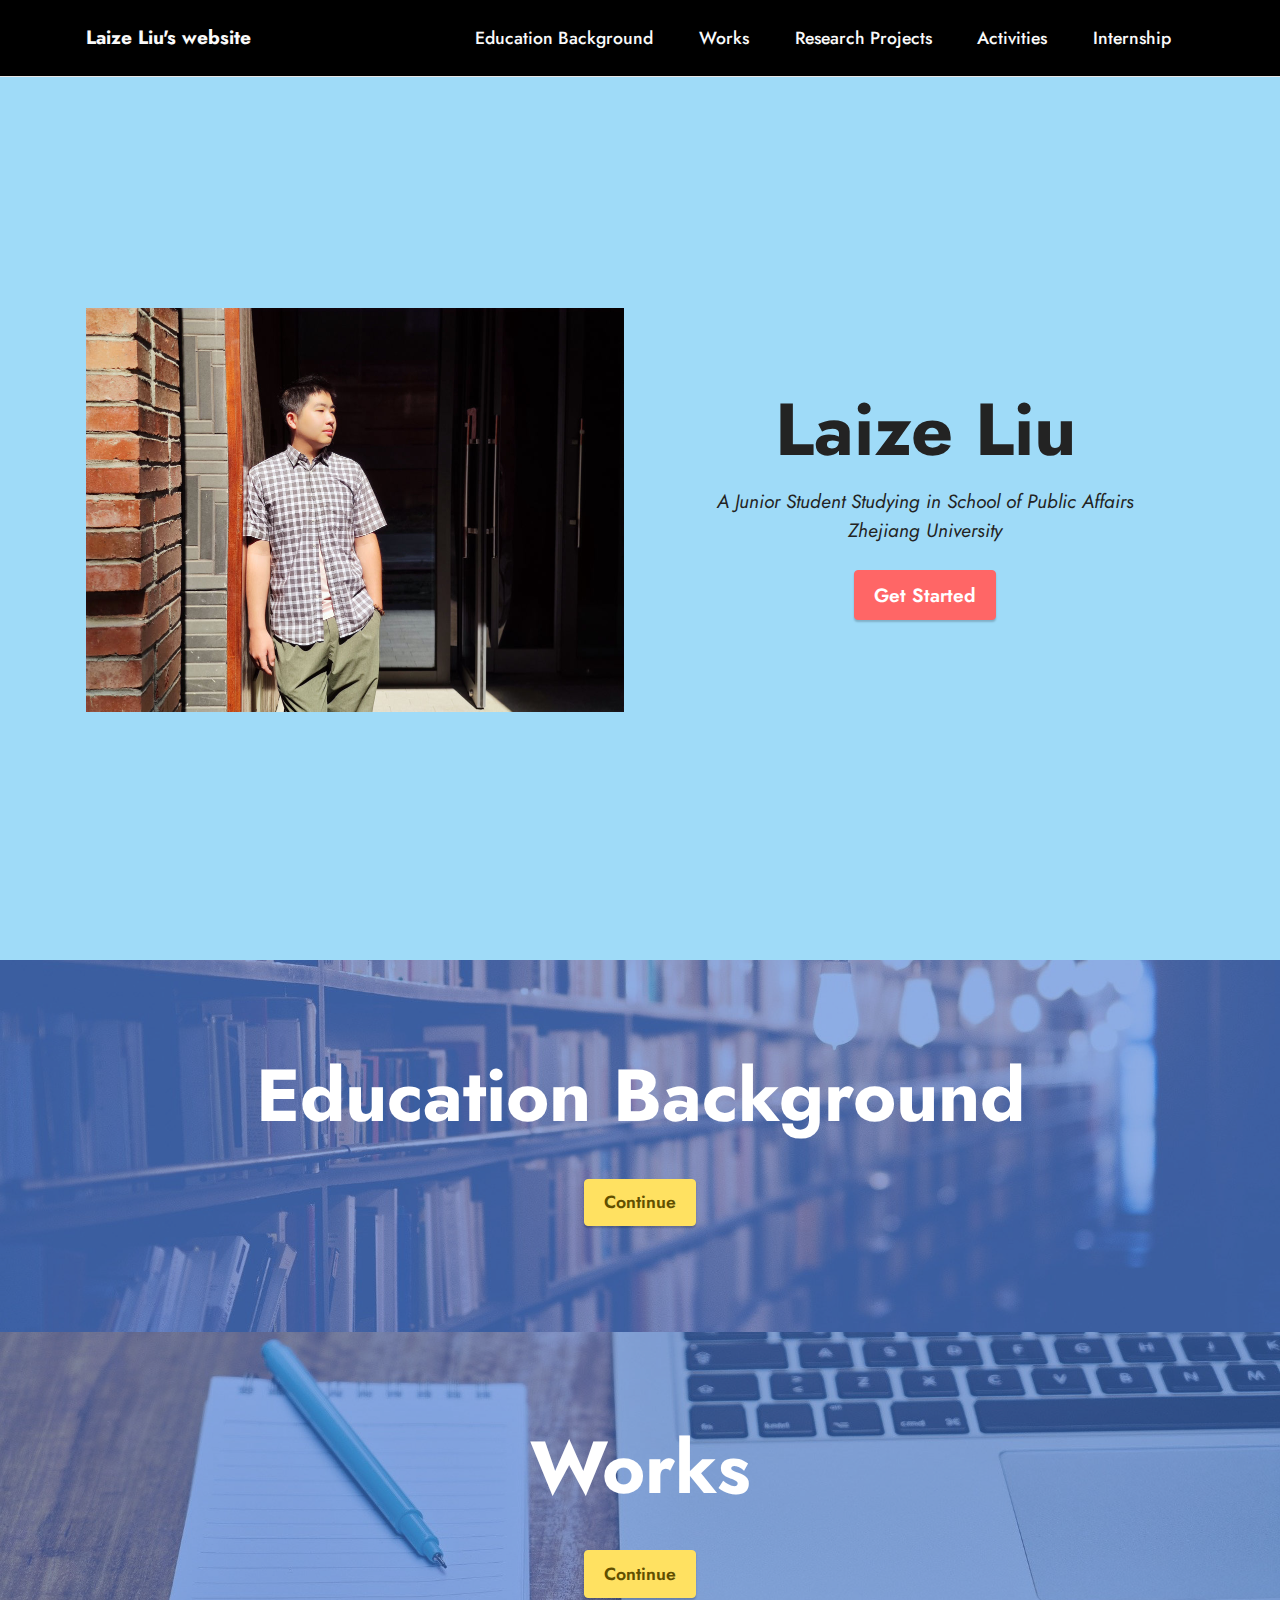
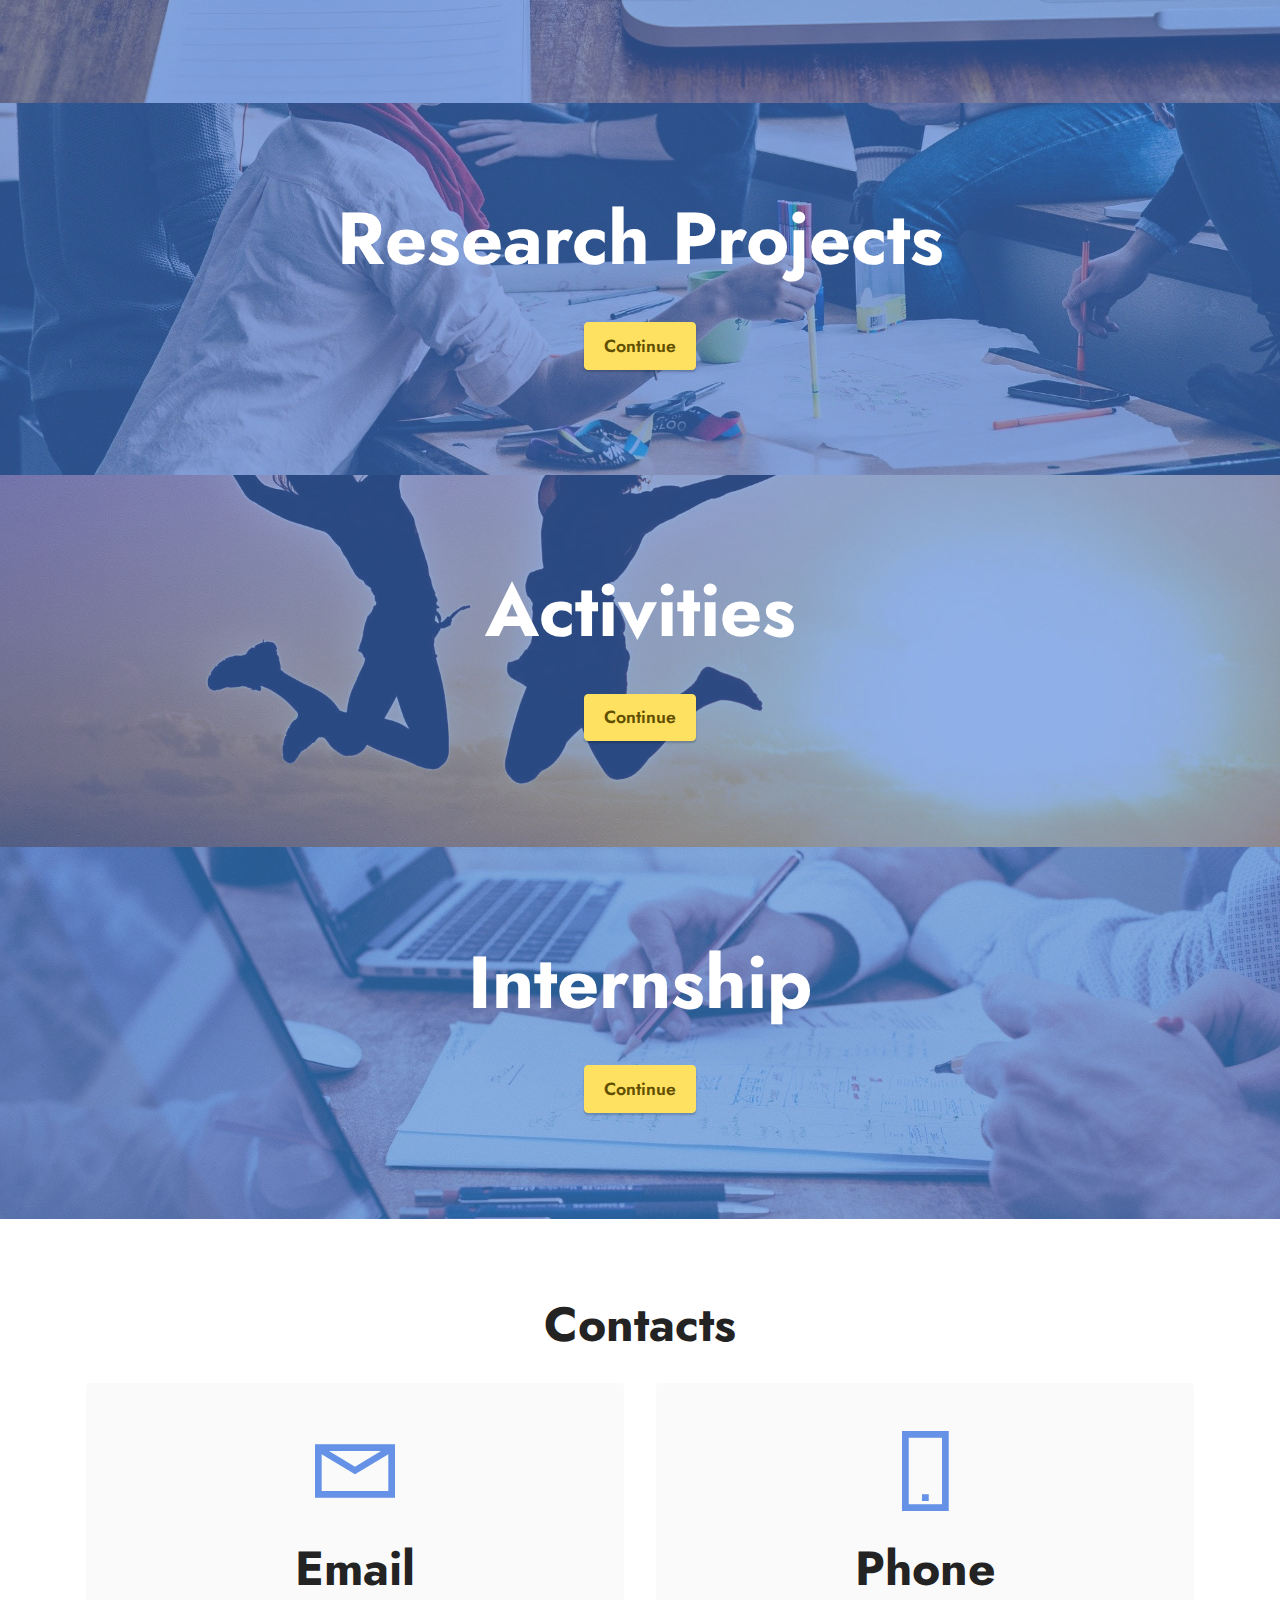
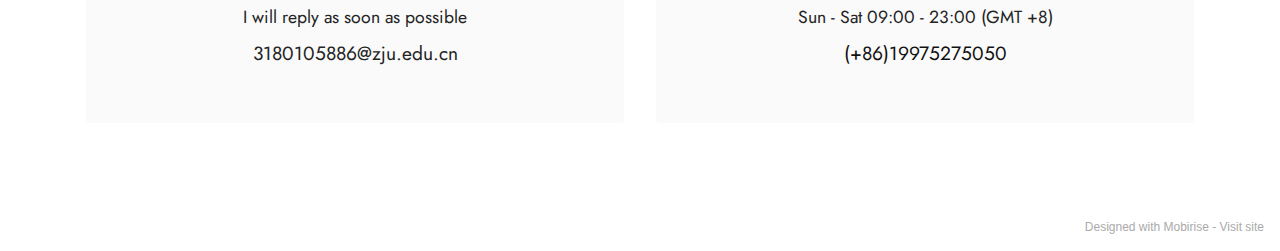
==== commit 5722927b: "create github pages" ====
--- a/index.html
+++ b/index.html
@@ -233,7 +233,7 @@
             </div>
         </div>
     </div>
-</section><section style="background-color: #fff; font-family: -apple-system, BlinkMacSystemFont, 'Segoe UI', 'Roboto', 'Helvetica Neue', Arial, sans-serif; color:#aaa; font-size:12px; padding: 0; align-items: center; display: flex;"><a href="https://mobirise.site/w" style="flex: 1 1; height: 3rem; padding-left: 1rem;"></a><p style="flex: 0 0 auto; margin:0; padding-right:1rem;"><a href="https://mobirise.site" style="color:#aaa;">https://mobirise.com</a> free web builder</p></section><script src="assets/web/assets/jquery/jquery.min.js"></script>  <script src="assets/popper/popper.min.js"></script>  <script src="assets/tether/tether.min.js"></script>  <script src="assets/bootstrap/js/bootstrap.min.js"></script>  <script src="assets/smoothscroll/smooth-scroll.js"></script>  <script src="assets/dropdown/js/nav-dropdown.js"></script>  <script src="assets/dropdown/js/navbar-dropdown.js"></script>  <script src="assets/touchswipe/jquery.touch-swipe.min.js"></script>  <script src="assets/theme/js/script.js"></script>  
+</section><section style="background-color: #fff; font-family: -apple-system, BlinkMacSystemFont, 'Segoe UI', 'Roboto', 'Helvetica Neue', Arial, sans-serif; color:#aaa; font-size:12px; padding: 0; align-items: center; display: flex;"><a href="https://mobirise.site/p" style="flex: 1 1; height: 3rem; padding-left: 1rem;"></a><p style="flex: 0 0 auto; margin:0; padding-right:1rem;">Designed with Mobirise - <a href="https://mobirise.site/m" style="color:#aaa;">Visit site</a></p></section><script src="assets/web/assets/jquery/jquery.min.js"></script>  <script src="assets/popper/popper.min.js"></script>  <script src="assets/tether/tether.min.js"></script>  <script src="assets/bootstrap/js/bootstrap.min.js"></script>  <script src="assets/smoothscroll/smooth-scroll.js"></script>  <script src="assets/dropdown/js/nav-dropdown.js"></script>  <script src="assets/dropdown/js/navbar-dropdown.js"></script>  <script src="assets/touchswipe/jquery.touch-swipe.min.js"></script>  <script src="assets/theme/js/script.js"></script>  
   
   
 </body>
--- a/assets/mobirise/css/mbr-additional.css
+++ b/assets/mobirise/css/mbr-additional.css
@@ -1487,251 +1487,166 @@
     left: -1rem;
   }
 }
-.cid-sxgHGjyn3I {
+.cid-sxgH8NYvWy {
   padding-top: 6rem;
   padding-bottom: 6rem;
-  background-image: url("../../../assets/images/mbr-1920x1280.jpg");
-}
-.cid-sxgHGjyn3I .mbr-text,
-.cid-sxgHGjyn3I .mbr-section-btn {
+  background-image: url("../../../assets/images/mbr-1920x1774.jpg");
+}
+.cid-sxgH8NYvWy .mbr-text,
+.cid-sxgH8NYvWy .mbr-section-btn {
   color: #232323;
 }
-.cid-sxgHGjyn3I .card-title,
-.cid-sxgHGjyn3I .card-box {
+.cid-sxgH8NYvWy .card-title,
+.cid-sxgH8NYvWy .card-box {
   color: #ffffff;
 }
-.cid-sxgHGjyn3I .mbr-text,
-.cid-sxgHGjyn3I .link-wrap {
+.cid-sxgH8NYvWy .mbr-text,
+.cid-sxgH8NYvWy .link-wrap {
   color: #ffffff;
 }
-.cid-sxgHK38zcy {
-  padding-top: 3rem;
-  padding-bottom: 0rem;
-  background-color: #ffffff;
-}
-.cid-sxgHL17mHl {
+.cid-sxgN0A4bpo {
   padding-top: 5rem;
   padding-bottom: 0rem;
   background-color: #ffffff;
 }
-.cid-sxgHL17mHl .line {
+.cid-sxgN0A4bpo .line {
   background-color: #6592e6;
   align: center;
   height: 2px;
   margin: 0 auto;
 }
-.cid-sxgHLtXGIp {
-  padding-top: 0rem;
+.cid-sxgN7xtr2G {
+  padding-top: 2rem;
   padding-bottom: 0rem;
   background-color: #ffffff;
 }
-.cid-sxgHLtXGIp img,
-.cid-sxgHLtXGIp .item-img {
-  width: 100%;
-  height: 100%;
-  height: 300px;
-  object-fit: cover;
-}
-.cid-sxgHLtXGIp .item:focus,
-.cid-sxgHLtXGIp span:focus {
-  outline: none;
-}
-.cid-sxgHLtXGIp .item {
-  cursor: pointer;
-  margin-bottom: 2rem;
-}
-.cid-sxgHLtXGIp .item-wrapper {
-  position: relative;
-  border-radius: 4px;
-  background: #fafafa;
-  height: 100%;
-  display: flex;
-  flex-flow: column nowrap;
-}
-@media (min-width: 992px) {
-  .cid-sxgHLtXGIp .item-wrapper .item-content {
-    padding: 2rem;
-  }
-}
-@media (max-width: 991px) {
-  .cid-sxgHLtXGIp .item-wrapper .item-content {
-    padding: 1rem;
-  }
-}
-.cid-sxgHLtXGIp .mbr-section-btn {
-  margin-top: auto !important;
-}
-.cid-sxgHLtXGIp .mbr-section-title {
-  color: #232323;
-}
-.cid-sxgHLtXGIp .mbr-text,
-.cid-sxgHLtXGIp .mbr-section-btn {
-  text-align: left;
-}
-.cid-sxgHLtXGIp .item-title {
-  text-align: left;
-}
-.cid-sxgHLtXGIp .item-subtitle {
-  text-align: left;
-}
-.cid-sxgHM943Eg {
+.cid-sxgHcWg04V {
   padding-top: 5rem;
   padding-bottom: 0rem;
   background-color: #ffffff;
 }
-.cid-sxgHM943Eg .line {
+.cid-sxgHcWg04V .line {
   background-color: #6592e6;
   align: center;
   height: 2px;
   margin: 0 auto;
 }
-.cid-sxgHMQoMMe {
-  padding-top: 0rem;
-  padding-bottom: 1rem;
+.cid-sxgHeBoJDm {
+  padding-top: 4rem;
+  padding-bottom: 6rem;
   background-color: #ffffff;
 }
-.cid-sxgHMQoMMe img,
-.cid-sxgHMQoMMe .item-img {
+.cid-sxgHeBoJDm .top-line {
+  display: flex;
+  justify-content: space-between;
+}
+.cid-sxgHeBoJDm .mbr-section-title,
+.cid-sxgHeBoJDm .mbr-section-subtitle {
+  text-align: center;
+}
+.cid-sxgHeBoJDm .card:not(:nth-last-child(1)) {
+  margin-bottom: 2rem;
+}
+.cid-sxgHeBoJDm .card-wrapper {
+  border-radius: 4px;
+  background-color: #fafafa;
+}
+.cid-sxgHeBoJDm .image-wrapper img {
   width: 100%;
-  height: 100%;
-  height: 300px;
   object-fit: cover;
 }
-.cid-sxgHMQoMMe .item:focus,
-.cid-sxgHMQoMMe span:focus {
-  outline: none;
-}
-.cid-sxgHMQoMMe .item {
-  cursor: pointer;
-  margin-bottom: 2rem;
-}
-.cid-sxgHMQoMMe .item-wrapper {
-  position: relative;
-  border-radius: 4px;
-  background: #fafafa;
-  height: 100%;
-  display: flex;
-  flex-flow: column nowrap;
+@media (max-width: 767px) {
+  .cid-sxgHeBoJDm .card-box {
+    padding: 1rem;
+  }
+}
+@media (min-width: 768px) {
+  .cid-sxgHeBoJDm .card-box {
+    padding-right: 2rem;
+  }
 }
 @media (min-width: 992px) {
-  .cid-sxgHMQoMMe .item-wrapper .item-content {
-    padding: 2rem;
-  }
-}
-@media (max-width: 991px) {
-  .cid-sxgHMQoMMe .item-wrapper .item-content {
-    padding: 1rem;
-  }
-}
-.cid-sxgHMQoMMe .mbr-section-btn {
-  margin-top: auto !important;
-}
-.cid-sxgHMQoMMe .mbr-section-title {
-  color: #232323;
-}
-.cid-sxgHMQoMMe .mbr-text,
-.cid-sxgHMQoMMe .mbr-section-btn {
-  text-align: left;
-}
-.cid-sxgHMQoMMe .item-title {
-  text-align: left;
-}
-.cid-sxgHMQoMMe .item-subtitle {
-  text-align: left;
-}
-.cid-sxgHNViqNV {
+  .cid-sxgHeBoJDm .card-box {
+    padding-left: 2rem;
+    padding-right: 4rem;
+  }
+}
+.cid-sxgHeBoJDm .cost {
+  text-align: center;
+}
+.cid-sxgHfwI605 {
   padding-top: 5rem;
-  padding-bottom: 0rem;
+  padding-bottom: 2rem;
   background-color: #ffffff;
 }
-.cid-sxgHNViqNV .line {
+.cid-sxgHfwI605 .line {
   background-color: #6592e6;
   align: center;
   height: 2px;
   margin: 0 auto;
 }
-.cid-sxgHOXdOUG {
-  padding-top: 0rem;
-  padding-bottom: 6rem;
+.cid-sxgHg49ubE {
+  padding-top: 1rem;
+  padding-bottom: 5rem;
   background-color: #ffffff;
 }
-.cid-sxgHOXdOUG img,
-.cid-sxgHOXdOUG .item-img {
-  width: 100%;
-  height: 100%;
-  height: 300px;
-  object-fit: cover;
-}
-.cid-sxgHOXdOUG .item:focus,
-.cid-sxgHOXdOUG span:focus {
-  outline: none;
-}
-.cid-sxgHOXdOUG .item {
-  cursor: pointer;
-  margin-bottom: 2rem;
-}
-.cid-sxgHOXdOUG .item-wrapper {
+.cid-sxgHg49ubE .counter-container ol {
+  margin-bottom: 0;
+  counter-reset: myCounter;
+}
+.cid-sxgHg49ubE .counter-container ol li {
+  margin-bottom: 1rem;
+}
+.cid-sxgHg49ubE .counter-container ol li {
+  list-style: none;
+  padding-left: 1rem;
   position: relative;
-  border-radius: 4px;
-  background: #fafafa;
-  height: 100%;
+}
+.cid-sxgHg49ubE .counter-container ol li:before {
+  position: absolute;
+  left: -40px;
+  margin-top: 5px;
+  counter-increment: myCounter;
+  content: counter(myCounter);
+  line-height: 40px;
+  transition: all .2s;
+  color: #ffffff;
+  background: #6592e6;
+  width: 40px;
+  height: 40px;
+  border-radius: 50%;
   display: flex;
-  flex-flow: column nowrap;
-}
-@media (min-width: 992px) {
-  .cid-sxgHOXdOUG .item-wrapper .item-content {
-    padding: 2rem;
-  }
-}
-@media (max-width: 991px) {
-  .cid-sxgHOXdOUG .item-wrapper .item-content {
-    padding: 1rem;
-  }
-}
-.cid-sxgHOXdOUG .mbr-section-btn {
-  margin-top: auto !important;
-}
-.cid-sxgHOXdOUG .mbr-section-title {
-  color: #232323;
-}
-.cid-sxgHOXdOUG .mbr-text,
-.cid-sxgHOXdOUG .mbr-section-btn {
-  text-align: left;
-}
-.cid-sxgHOXdOUG .item-title {
-  text-align: left;
-}
-.cid-sxgHOXdOUG .item-subtitle {
-  text-align: left;
-}
-.cid-sxgJgWNHm7 {
+  align-items: center;
+  justify-content: center;
+}
+.cid-sxgJke2ccw {
   padding-top: 0rem;
   padding-bottom: 0rem;
   background-color: #ffffff;
 }
-.cid-sxgHQsGrVj {
+.cid-sxgHhIjGNb {
   padding-top: 5rem;
   padding-bottom: 5rem;
   background-color: #ffffff;
 }
-.cid-sxgHQsGrVj .mbr-iconfont {
+.cid-sxgHhIjGNb .mbr-iconfont {
   display: block;
   font-size: 5rem;
   color: #6592e6;
   margin-bottom: 2rem;
 }
-.cid-sxgHQsGrVj .card-wrapper {
+.cid-sxgHhIjGNb .card-wrapper {
   padding: 3rem;
   background: #fafafa;
   border-radius: 4px;
 }
 @media (max-width: 992px) {
-  .cid-sxgHQsGrVj .card-wrapper {
+  .cid-sxgHhIjGNb .card-wrapper {
     margin-bottom: 2rem;
   }
 }
 @media (max-width: 767px) {
-  .cid-sxgHQsGrVj .card-wrapper {
+  .cid-sxgHhIjGNb .card-wrapper {
     padding: 3rem 1rem;
   }
 }
@@ -2072,117 +1987,251 @@
     left: -1rem;
   }
 }
-.cid-sxgI3qiByL {
+.cid-sxgHGjyn3I {
   padding-top: 6rem;
   padding-bottom: 6rem;
-  background-image: url("../../../assets/images/mbr-2-1920x1280.jpg");
-}
-.cid-sxgI3qiByL .mbr-text,
-.cid-sxgI3qiByL .mbr-section-btn {
+  background-image: url("../../../assets/images/mbr-1920x1280.jpg");
+}
+.cid-sxgHGjyn3I .mbr-text,
+.cid-sxgHGjyn3I .mbr-section-btn {
   color: #232323;
 }
-.cid-sxgI3qiByL .card-title,
-.cid-sxgI3qiByL .card-box {
+.cid-sxgHGjyn3I .card-title,
+.cid-sxgHGjyn3I .card-box {
   color: #ffffff;
 }
-.cid-sxgI3qiByL .mbr-text,
-.cid-sxgI3qiByL .link-wrap {
+.cid-sxgHGjyn3I .mbr-text,
+.cid-sxgHGjyn3I .link-wrap {
   color: #ffffff;
 }
-.cid-sxgI4jYLOE {
-  padding-top: 6rem;
-  padding-bottom: 6rem;
+.cid-sxgHK38zcy {
+  padding-top: 3rem;
+  padding-bottom: 0rem;
   background-color: #ffffff;
 }
-@media (max-width: 991px) {
-  .cid-sxgI4jYLOE .image-wrapper {
-    margin-bottom: 1rem;
-  }
-}
-.cid-sxgI4jYLOE img {
-  width: 100%;
-}
-@media (min-width: 992px) {
-  .cid-sxgI4jYLOE .text-wrapper {
-    padding: 2rem;
-  }
-}
-.cid-sxgI4jYLOE .mbr-section-title {
-  text-align: center;
-}
-.cid-sxgI4UChQa {
-  padding-top: 6rem;
-  padding-bottom: 6rem;
+.cid-sxgHL17mHl {
+  padding-top: 5rem;
+  padding-bottom: 0rem;
   background-color: #ffffff;
 }
-@media (max-width: 991px) {
-  .cid-sxgI4UChQa .image-wrapper {
-    margin-bottom: 1rem;
-  }
-}
-.cid-sxgI4UChQa .row {
-  flex-direction: row-reverse;
-}
-.cid-sxgI4UChQa img {
-  width: 100%;
-}
-@media (min-width: 992px) {
-  .cid-sxgI4UChQa .text-wrapper {
-    padding: 2rem;
-  }
-}
-.cid-sxgI4UChQa .mbr-section-title {
-  text-align: center;
-}
-.cid-sxgI5qc8a2 {
-  padding-top: 6rem;
-  padding-bottom: 6rem;
-  background-color: #ffffff;
-}
-@media (max-width: 991px) {
-  .cid-sxgI5qc8a2 .image-wrapper {
-    margin-bottom: 1rem;
-  }
-}
-.cid-sxgI5qc8a2 img {
-  width: 100%;
-}
-@media (min-width: 992px) {
-  .cid-sxgI5qc8a2 .text-wrapper {
-    padding: 2rem;
-  }
-}
-.cid-sxgI5qc8a2 .mbr-section-title {
-  text-align: center;
-}
-.cid-sxgJejbLQ7 {
+.cid-sxgHL17mHl .line {
+  background-color: #6592e6;
+  align: center;
+  height: 2px;
+  margin: 0 auto;
+}
+.cid-sxgHLtXGIp {
   padding-top: 0rem;
   padding-bottom: 0rem;
   background-color: #ffffff;
 }
-.cid-sxgI6KfJRQ {
+.cid-sxgHLtXGIp img,
+.cid-sxgHLtXGIp .item-img {
+  width: 100%;
+  height: 100%;
+  height: 300px;
+  object-fit: cover;
+}
+.cid-sxgHLtXGIp .item:focus,
+.cid-sxgHLtXGIp span:focus {
+  outline: none;
+}
+.cid-sxgHLtXGIp .item {
+  cursor: pointer;
+  margin-bottom: 2rem;
+}
+.cid-sxgHLtXGIp .item-wrapper {
+  position: relative;
+  border-radius: 4px;
+  background: #fafafa;
+  height: 100%;
+  display: flex;
+  flex-flow: column nowrap;
+}
+@media (min-width: 992px) {
+  .cid-sxgHLtXGIp .item-wrapper .item-content {
+    padding: 2rem;
+  }
+}
+@media (max-width: 991px) {
+  .cid-sxgHLtXGIp .item-wrapper .item-content {
+    padding: 1rem;
+  }
+}
+.cid-sxgHLtXGIp .mbr-section-btn {
+  margin-top: auto !important;
+}
+.cid-sxgHLtXGIp .mbr-section-title {
+  color: #232323;
+}
+.cid-sxgHLtXGIp .mbr-text,
+.cid-sxgHLtXGIp .mbr-section-btn {
+  text-align: left;
+}
+.cid-sxgHLtXGIp .item-title {
+  text-align: left;
+}
+.cid-sxgHLtXGIp .item-subtitle {
+  text-align: left;
+}
+.cid-sxgHM943Eg {
+  padding-top: 5rem;
+  padding-bottom: 0rem;
+  background-color: #ffffff;
+}
+.cid-sxgHM943Eg .line {
+  background-color: #6592e6;
+  align: center;
+  height: 2px;
+  margin: 0 auto;
+}
+.cid-sxgHMQoMMe {
+  padding-top: 0rem;
+  padding-bottom: 1rem;
+  background-color: #ffffff;
+}
+.cid-sxgHMQoMMe img,
+.cid-sxgHMQoMMe .item-img {
+  width: 100%;
+  height: 100%;
+  height: 300px;
+  object-fit: cover;
+}
+.cid-sxgHMQoMMe .item:focus,
+.cid-sxgHMQoMMe span:focus {
+  outline: none;
+}
+.cid-sxgHMQoMMe .item {
+  cursor: pointer;
+  margin-bottom: 2rem;
+}
+.cid-sxgHMQoMMe .item-wrapper {
+  position: relative;
+  border-radius: 4px;
+  background: #fafafa;
+  height: 100%;
+  display: flex;
+  flex-flow: column nowrap;
+}
+@media (min-width: 992px) {
+  .cid-sxgHMQoMMe .item-wrapper .item-content {
+    padding: 2rem;
+  }
+}
+@media (max-width: 991px) {
+  .cid-sxgHMQoMMe .item-wrapper .item-content {
+    padding: 1rem;
+  }
+}
+.cid-sxgHMQoMMe .mbr-section-btn {
+  margin-top: auto !important;
+}
+.cid-sxgHMQoMMe .mbr-section-title {
+  color: #232323;
+}
+.cid-sxgHMQoMMe .mbr-text,
+.cid-sxgHMQoMMe .mbr-section-btn {
+  text-align: left;
+}
+.cid-sxgHMQoMMe .item-title {
+  text-align: left;
+}
+.cid-sxgHMQoMMe .item-subtitle {
+  text-align: left;
+}
+.cid-sxgHNViqNV {
+  padding-top: 5rem;
+  padding-bottom: 0rem;
+  background-color: #ffffff;
+}
+.cid-sxgHNViqNV .line {
+  background-color: #6592e6;
+  align: center;
+  height: 2px;
+  margin: 0 auto;
+}
+.cid-sxgHOXdOUG {
+  padding-top: 0rem;
+  padding-bottom: 6rem;
+  background-color: #ffffff;
+}
+.cid-sxgHOXdOUG img,
+.cid-sxgHOXdOUG .item-img {
+  width: 100%;
+  height: 100%;
+  height: 300px;
+  object-fit: cover;
+}
+.cid-sxgHOXdOUG .item:focus,
+.cid-sxgHOXdOUG span:focus {
+  outline: none;
+}
+.cid-sxgHOXdOUG .item {
+  cursor: pointer;
+  margin-bottom: 2rem;
+}
+.cid-sxgHOXdOUG .item-wrapper {
+  position: relative;
+  border-radius: 4px;
+  background: #fafafa;
+  height: 100%;
+  display: flex;
+  flex-flow: column nowrap;
+}
+@media (min-width: 992px) {
+  .cid-sxgHOXdOUG .item-wrapper .item-content {
+    padding: 2rem;
+  }
+}
+@media (max-width: 991px) {
+  .cid-sxgHOXdOUG .item-wrapper .item-content {
+    padding: 1rem;
+  }
+}
+.cid-sxgHOXdOUG .mbr-section-btn {
+  margin-top: auto !important;
+}
+.cid-sxgHOXdOUG .mbr-section-title {
+  color: #232323;
+}
+.cid-sxgHOXdOUG .mbr-text,
+.cid-sxgHOXdOUG .mbr-section-btn {
+  text-align: left;
+}
+.cid-sxgHOXdOUG .item-title {
+  text-align: left;
+}
+.cid-sxgHOXdOUG .item-subtitle {
+  text-align: left;
+}
+.cid-sxgJgWNHm7 {
+  padding-top: 0rem;
+  padding-bottom: 0rem;
+  background-color: #ffffff;
+}
+.cid-sxgHQsGrVj {
   padding-top: 5rem;
   padding-bottom: 5rem;
   background-color: #ffffff;
 }
-.cid-sxgI6KfJRQ .mbr-iconfont {
+.cid-sxgHQsGrVj .mbr-iconfont {
   display: block;
   font-size: 5rem;
   color: #6592e6;
   margin-bottom: 2rem;
 }
-.cid-sxgI6KfJRQ .card-wrapper {
+.cid-sxgHQsGrVj .card-wrapper {
   padding: 3rem;
   background: #fafafa;
   border-radius: 4px;
 }
 @media (max-width: 992px) {
-  .cid-sxgI6KfJRQ .card-wrapper {
+  .cid-sxgHQsGrVj .card-wrapper {
     margin-bottom: 2rem;
   }
 }
 @media (max-width: 767px) {
-  .cid-sxgI6KfJRQ .card-wrapper {
+  .cid-sxgHQsGrVj .card-wrapper {
     padding: 3rem 1rem;
   }
 }
@@ -2523,143 +2572,117 @@
     left: -1rem;
   }
 }
-.cid-sxgIgjSvx6 {
+.cid-sxgI3qiByL {
   padding-top: 6rem;
   padding-bottom: 6rem;
-  background-image: url("../../../assets/images/mbr-1-1920x1280.jpg");
-}
-.cid-sxgIgjSvx6 .mbr-text,
-.cid-sxgIgjSvx6 .mbr-section-btn {
+  background-image: url("../../../assets/images/mbr-2-1920x1280.jpg");
+}
+.cid-sxgI3qiByL .mbr-text,
+.cid-sxgI3qiByL .mbr-section-btn {
   color: #232323;
 }
-.cid-sxgIgjSvx6 .card-title,
-.cid-sxgIgjSvx6 .card-box {
+.cid-sxgI3qiByL .card-title,
+.cid-sxgI3qiByL .card-box {
   color: #ffffff;
 }
-.cid-sxgIgjSvx6 .mbr-text,
-.cid-sxgIgjSvx6 .link-wrap {
+.cid-sxgI3qiByL .mbr-text,
+.cid-sxgI3qiByL .link-wrap {
   color: #ffffff;
 }
-.cid-sxgIicBcne {
+.cid-sxgI4jYLOE {
   padding-top: 6rem;
   padding-bottom: 6rem;
   background-color: #ffffff;
 }
-.cid-sxgIicBcne .timeline-element {
-  position: relative;
-}
-.cid-sxgIicBcne .image-wrapper img {
+@media (max-width: 991px) {
+  .cid-sxgI4jYLOE .image-wrapper {
+    margin-bottom: 1rem;
+  }
+}
+.cid-sxgI4jYLOE img {
   width: 100%;
-  object-fit: cover;
-}
-.cid-sxgIicBcne .iconBackground {
-  position: absolute;
-  width: 20px;
-  height: 20px;
-  border-radius: 50%;
-  border: 2px solid #6592e6;
-  top: 30px;
-  margin-left: -9px;
-}
-@media (max-width: 767px) {
-  .cid-sxgIicBcne .iconBackground {
-    left: 15px;
-  }
-}
-@media (min-width: 768px) {
-  .cid-sxgIicBcne .iconBackground {
-    left: 50%;
-  }
-}
-.cid-sxgIicBcne .row:after {
-  content: "";
-  position: absolute;
-  background-color: #6592e6;
-  width: 2px;
-  top: 50px;
-  height: calc(100% - 10px);
-}
-@media (max-width: 767px) {
-  .cid-sxgIicBcne .row:after {
-    left: 15px;
-  }
-}
-@media (min-width: 768px) {
-  .cid-sxgIicBcne .row:after {
-    left: 50%;
-  }
-}
-.cid-sxgIicBcne .row:nth-child(odd) .mbr-timeline-date {
-  text-align: right;
-}
-@media (max-width: 767px) {
-  .cid-sxgIicBcne .row:nth-child(even) {
-    flex-direction: column-reverse;
-  }
-}
-@media (max-width: 767px) {
-  .cid-sxgIicBcne .timeline-date-wrapper,
-  .cid-sxgIicBcne .timeline-text-wrapper {
-    padding: 0rem;
-    padding-left: 2rem;
-  }
-  .cid-sxgIicBcne .mbr-timeline-date {
-    text-align: left !important;
-  }
-}
-@media (max-width: 991px) and (min-width: 768px) {
-  .cid-sxgIicBcne .timeline-date-wrapper,
-  .cid-sxgIicBcne .timeline-text-wrapper {
-    padding: 1rem;
-  }
 }
 @media (min-width: 992px) {
-  .cid-sxgIicBcne .timeline-date-wrapper,
-  .cid-sxgIicBcne .timeline-text-wrapper {
+  .cid-sxgI4jYLOE .text-wrapper {
     padding: 2rem;
   }
 }
-.cid-sxgJTVZkA6 {
-  padding-top: 0rem;
+.cid-sxgI4jYLOE .mbr-section-title {
+  text-align: center;
+}
+.cid-sxgI4UChQa {
+  padding-top: 6rem;
   padding-bottom: 6rem;
   background-color: #ffffff;
 }
-.cid-sxgJTVZkA6 .video-wrapper iframe {
+@media (max-width: 991px) {
+  .cid-sxgI4UChQa .image-wrapper {
+    margin-bottom: 1rem;
+  }
+}
+.cid-sxgI4UChQa .row {
+  flex-direction: row-reverse;
+}
+.cid-sxgI4UChQa img {
   width: 100%;
 }
-.cid-sxgJTVZkA6 .mbr-section-title,
-.cid-sxgJTVZkA6 .mbr-section-subtitle,
-.cid-sxgJTVZkA6 .mbr-text {
+@media (min-width: 992px) {
+  .cid-sxgI4UChQa .text-wrapper {
+    padding: 2rem;
+  }
+}
+.cid-sxgI4UChQa .mbr-section-title {
   text-align: center;
 }
-.cid-sxgJbMZyei {
+.cid-sxgI5qc8a2 {
+  padding-top: 6rem;
+  padding-bottom: 6rem;
+  background-color: #ffffff;
+}
+@media (max-width: 991px) {
+  .cid-sxgI5qc8a2 .image-wrapper {
+    margin-bottom: 1rem;
+  }
+}
+.cid-sxgI5qc8a2 img {
+  width: 100%;
+}
+@media (min-width: 992px) {
+  .cid-sxgI5qc8a2 .text-wrapper {
+    padding: 2rem;
+  }
+}
+.cid-sxgI5qc8a2 .mbr-section-title {
+  text-align: center;
+}
+.cid-sxgJejbLQ7 {
   padding-top: 0rem;
   padding-bottom: 0rem;
   background-color: #ffffff;
 }
-.cid-sxgIkEXhsC {
+.cid-sxgI6KfJRQ {
   padding-top: 5rem;
   padding-bottom: 5rem;
   background-color: #ffffff;
 }
-.cid-sxgIkEXhsC .mbr-iconfont {
+.cid-sxgI6KfJRQ .mbr-iconfont {
   display: block;
   font-size: 5rem;
   color: #6592e6;
   margin-bottom: 2rem;
 }
-.cid-sxgIkEXhsC .card-wrapper {
+.cid-sxgI6KfJRQ .card-wrapper {
   padding: 3rem;
   background: #fafafa;
   border-radius: 4px;
 }
 @media (max-width: 992px) {
-  .cid-sxgIkEXhsC .card-wrapper {
+  .cid-sxgI6KfJRQ .card-wrapper {
     margin-bottom: 2rem;
   }
 }
 @media (max-width: 767px) {
-  .cid-sxgIkEXhsC .card-wrapper {
+  .cid-sxgI6KfJRQ .card-wrapper {
     padding: 3rem 1rem;
   }
 }
@@ -3000,140 +3023,143 @@
     left: -1rem;
   }
 }
-.cid-sxgIx09Aqd {
+.cid-sxgIgjSvx6 {
   padding-top: 6rem;
   padding-bottom: 6rem;
-  background-image: url("../../../assets/images/mbr-1920x1281.jpg");
-}
-.cid-sxgIx09Aqd .mbr-text,
-.cid-sxgIx09Aqd .mbr-section-btn {
+  background-image: url("../../../assets/images/mbr-1-1920x1280.jpg");
+}
+.cid-sxgIgjSvx6 .mbr-text,
+.cid-sxgIgjSvx6 .mbr-section-btn {
   color: #232323;
 }
-.cid-sxgIx09Aqd .card-title,
-.cid-sxgIx09Aqd .card-box {
+.cid-sxgIgjSvx6 .card-title,
+.cid-sxgIgjSvx6 .card-box {
   color: #ffffff;
 }
-.cid-sxgIx09Aqd .mbr-text,
-.cid-sxgIx09Aqd .link-wrap {
+.cid-sxgIgjSvx6 .mbr-text,
+.cid-sxgIgjSvx6 .link-wrap {
   color: #ffffff;
 }
-.cid-sxgIxCjTbi {
+.cid-sxgIicBcne {
   padding-top: 6rem;
   padding-bottom: 6rem;
   background-color: #ffffff;
 }
-.cid-sxgIxCjTbi .content-wrapper {
-  background: #fafafa;
-}
-@media (max-width: 991px) {
-  .cid-sxgIxCjTbi .content-wrapper .image-wrapper {
-    margin-bottom: 2rem;
-  }
-}
-@media (max-width: 767px) {
-  .cid-sxgIxCjTbi .content-wrapper {
-    padding: 1rem;
-  }
-}
-@media (min-width: 768px) and (max-width: 991px) {
-  .cid-sxgIxCjTbi .content-wrapper {
-    padding: 2rem;
-  }
-}
-@media (min-width: 992px) {
-  .cid-sxgIxCjTbi .content-wrapper {
-    padding: 5rem 3rem;
-  }
-  .cid-sxgIxCjTbi .content-wrapper .text-wrapper {
-    padding-left: 2rem;
-  }
-}
-.cid-sxgIxCjTbi .image-wrapper img {
+.cid-sxgIicBcne .timeline-element {
+  position: relative;
+}
+.cid-sxgIicBcne .image-wrapper img {
   width: 100%;
   object-fit: cover;
 }
-.cid-sxgIxCjTbi .card-title {
-  text-align: left;
-}
-.cid-sxgIy6A2iP {
-  padding-top: 6rem;
-  padding-bottom: 0rem;
+.cid-sxgIicBcne .iconBackground {
+  position: absolute;
+  width: 20px;
+  height: 20px;
+  border-radius: 50%;
+  border: 2px solid #6592e6;
+  top: 30px;
+  margin-left: -9px;
+}
+@media (max-width: 767px) {
+  .cid-sxgIicBcne .iconBackground {
+    left: 15px;
+  }
+}
+@media (min-width: 768px) {
+  .cid-sxgIicBcne .iconBackground {
+    left: 50%;
+  }
+}
+.cid-sxgIicBcne .row:after {
+  content: "";
+  position: absolute;
+  background-color: #6592e6;
+  width: 2px;
+  top: 50px;
+  height: calc(100% - 10px);
+}
+@media (max-width: 767px) {
+  .cid-sxgIicBcne .row:after {
+    left: 15px;
+  }
+}
+@media (min-width: 768px) {
+  .cid-sxgIicBcne .row:after {
+    left: 50%;
+  }
+}
+.cid-sxgIicBcne .row:nth-child(odd) .mbr-timeline-date {
+  text-align: right;
+}
+@media (max-width: 767px) {
+  .cid-sxgIicBcne .row:nth-child(even) {
+    flex-direction: column-reverse;
+  }
+}
+@media (max-width: 767px) {
+  .cid-sxgIicBcne .timeline-date-wrapper,
+  .cid-sxgIicBcne .timeline-text-wrapper {
+    padding: 0rem;
+    padding-left: 2rem;
+  }
+  .cid-sxgIicBcne .mbr-timeline-date {
+    text-align: left !important;
+  }
+}
+@media (max-width: 991px) and (min-width: 768px) {
+  .cid-sxgIicBcne .timeline-date-wrapper,
+  .cid-sxgIicBcne .timeline-text-wrapper {
+    padding: 1rem;
+  }
+}
+@media (min-width: 992px) {
+  .cid-sxgIicBcne .timeline-date-wrapper,
+  .cid-sxgIicBcne .timeline-text-wrapper {
+    padding: 2rem;
+  }
+}
+.cid-sxgJTVZkA6 {
+  padding-top: 0rem;
+  padding-bottom: 6rem;
   background-color: #ffffff;
 }
-.cid-sxgIy6A2iP img,
-.cid-sxgIy6A2iP .item-img {
+.cid-sxgJTVZkA6 .video-wrapper iframe {
   width: 100%;
 }
-.cid-sxgIy6A2iP .item:focus,
-.cid-sxgIy6A2iP span:focus {
-  outline: none;
-}
-.cid-sxgIy6A2iP .item {
-  cursor: pointer;
-  margin-bottom: 2rem;
-}
-.cid-sxgIy6A2iP .item-wrapper {
-  position: relative;
-  border-radius: 4px;
-  background: #fafafa;
-  height: 100%;
-  display: flex;
-  flex-flow: column nowrap;
-}
-@media (min-width: 992px) {
-  .cid-sxgIy6A2iP .item-wrapper .item-content {
-    padding: 2rem;
-  }
-}
-@media (max-width: 991px) {
-  .cid-sxgIy6A2iP .item-wrapper .item-content {
-    padding: 1rem;
-  }
-}
-.cid-sxgIy6A2iP .mbr-section-btn {
-  margin-top: auto !important;
-}
-.cid-sxgIy6A2iP .mbr-section-title {
-  color: #232323;
-}
-.cid-sxgIy6A2iP .mbr-text,
-.cid-sxgIy6A2iP .mbr-section-btn {
-  text-align: left;
-}
-.cid-sxgIy6A2iP .item-title {
-  text-align: left;
-}
-.cid-sxgIy6A2iP .item-subtitle {
-  text-align: left;
-}
-.cid-sxgIGAyneG {
+.cid-sxgJTVZkA6 .mbr-section-title,
+.cid-sxgJTVZkA6 .mbr-section-subtitle,
+.cid-sxgJTVZkA6 .mbr-text {
+  text-align: center;
+}
+.cid-sxgJbMZyei {
   padding-top: 0rem;
   padding-bottom: 0rem;
   background-color: #ffffff;
 }
-.cid-sxgIAhQldu {
+.cid-sxgIkEXhsC {
   padding-top: 5rem;
   padding-bottom: 5rem;
   background-color: #ffffff;
 }
-.cid-sxgIAhQldu .mbr-iconfont {
+.cid-sxgIkEXhsC .mbr-iconfont {
   display: block;
   font-size: 5rem;
   color: #6592e6;
   margin-bottom: 2rem;
 }
-.cid-sxgIAhQldu .card-wrapper {
+.cid-sxgIkEXhsC .card-wrapper {
   padding: 3rem;
   background: #fafafa;
   border-radius: 4px;
 }
 @media (max-width: 992px) {
-  .cid-sxgIAhQldu .card-wrapper {
+  .cid-sxgIkEXhsC .card-wrapper {
     margin-bottom: 2rem;
   }
 }
 @media (max-width: 767px) {
-  .cid-sxgIAhQldu .card-wrapper {
+  .cid-sxgIkEXhsC .card-wrapper {
     padding: 3rem 1rem;
   }
 }
@@ -3474,166 +3500,140 @@
     left: -1rem;
   }
 }
-.cid-sxgH8NYvWy {
+.cid-sxgIx09Aqd {
   padding-top: 6rem;
   padding-bottom: 6rem;
-  background-image: url("../../../assets/images/mbr-1920x1774.jpg");
-}
-.cid-sxgH8NYvWy .mbr-text,
-.cid-sxgH8NYvWy .mbr-section-btn {
+  background-image: url("../../../assets/images/mbr-1920x1281.jpg");
+}
+.cid-sxgIx09Aqd .mbr-text,
+.cid-sxgIx09Aqd .mbr-section-btn {
   color: #232323;
 }
-.cid-sxgH8NYvWy .card-title,
-.cid-sxgH8NYvWy .card-box {
+.cid-sxgIx09Aqd .card-title,
+.cid-sxgIx09Aqd .card-box {
   color: #ffffff;
 }
-.cid-sxgH8NYvWy .mbr-text,
-.cid-sxgH8NYvWy .link-wrap {
+.cid-sxgIx09Aqd .mbr-text,
+.cid-sxgIx09Aqd .link-wrap {
   color: #ffffff;
 }
-.cid-sxgN0A4bpo {
-  padding-top: 5rem;
+.cid-sxgIxCjTbi {
+  padding-top: 6rem;
+  padding-bottom: 6rem;
+  background-color: #ffffff;
+}
+.cid-sxgIxCjTbi .content-wrapper {
+  background: #fafafa;
+}
+@media (max-width: 991px) {
+  .cid-sxgIxCjTbi .content-wrapper .image-wrapper {
+    margin-bottom: 2rem;
+  }
+}
+@media (max-width: 767px) {
+  .cid-sxgIxCjTbi .content-wrapper {
+    padding: 1rem;
+  }
+}
+@media (min-width: 768px) and (max-width: 991px) {
+  .cid-sxgIxCjTbi .content-wrapper {
+    padding: 2rem;
+  }
+}
+@media (min-width: 992px) {
+  .cid-sxgIxCjTbi .content-wrapper {
+    padding: 5rem 3rem;
+  }
+  .cid-sxgIxCjTbi .content-wrapper .text-wrapper {
+    padding-left: 2rem;
+  }
+}
+.cid-sxgIxCjTbi .image-wrapper img {
+  width: 100%;
+  object-fit: cover;
+}
+.cid-sxgIxCjTbi .card-title {
+  text-align: left;
+}
+.cid-sxgIy6A2iP {
+  padding-top: 6rem;
   padding-bottom: 0rem;
   background-color: #ffffff;
 }
-.cid-sxgN0A4bpo .line {
-  background-color: #6592e6;
-  align: center;
-  height: 2px;
-  margin: 0 auto;
-}
-.cid-sxgN7xtr2G {
-  padding-top: 2rem;
-  padding-bottom: 0rem;
-  background-color: #ffffff;
-}
-.cid-sxgHcWg04V {
-  padding-top: 5rem;
-  padding-bottom: 0rem;
-  background-color: #ffffff;
-}
-.cid-sxgHcWg04V .line {
-  background-color: #6592e6;
-  align: center;
-  height: 2px;
-  margin: 0 auto;
-}
-.cid-sxgHeBoJDm {
-  padding-top: 4rem;
-  padding-bottom: 6rem;
-  background-color: #ffffff;
-}
-.cid-sxgHeBoJDm .top-line {
+.cid-sxgIy6A2iP img,
+.cid-sxgIy6A2iP .item-img {
+  width: 100%;
+}
+.cid-sxgIy6A2iP .item:focus,
+.cid-sxgIy6A2iP span:focus {
+  outline: none;
+}
+.cid-sxgIy6A2iP .item {
+  cursor: pointer;
+  margin-bottom: 2rem;
+}
+.cid-sxgIy6A2iP .item-wrapper {
+  position: relative;
+  border-radius: 4px;
+  background: #fafafa;
+  height: 100%;
   display: flex;
-  justify-content: space-between;
-}
-.cid-sxgHeBoJDm .mbr-section-title,
-.cid-sxgHeBoJDm .mbr-section-subtitle {
-  text-align: center;
-}
-.cid-sxgHeBoJDm .card:not(:nth-last-child(1)) {
-  margin-bottom: 2rem;
-}
-.cid-sxgHeBoJDm .card-wrapper {
-  border-radius: 4px;
-  background-color: #fafafa;
-}
-.cid-sxgHeBoJDm .image-wrapper img {
-  width: 100%;
-  object-fit: cover;
-}
-@media (max-width: 767px) {
-  .cid-sxgHeBoJDm .card-box {
+  flex-flow: column nowrap;
+}
+@media (min-width: 992px) {
+  .cid-sxgIy6A2iP .item-wrapper .item-content {
+    padding: 2rem;
+  }
+}
+@media (max-width: 991px) {
+  .cid-sxgIy6A2iP .item-wrapper .item-content {
     padding: 1rem;
   }
 }
-@media (min-width: 768px) {
-  .cid-sxgHeBoJDm .card-box {
-    padding-right: 2rem;
-  }
-}
-@media (min-width: 992px) {
-  .cid-sxgHeBoJDm .card-box {
-    padding-left: 2rem;
-    padding-right: 4rem;
-  }
-}
-.cid-sxgHeBoJDm .cost {
-  text-align: center;
-}
-.cid-sxgHfwI605 {
-  padding-top: 5rem;
-  padding-bottom: 2rem;
-  background-color: #ffffff;
-}
-.cid-sxgHfwI605 .line {
-  background-color: #6592e6;
-  align: center;
-  height: 2px;
-  margin: 0 auto;
-}
-.cid-sxgHg49ubE {
-  padding-top: 1rem;
-  padding-bottom: 5rem;
-  background-color: #ffffff;
-}
-.cid-sxgHg49ubE .counter-container ol {
-  margin-bottom: 0;
-  counter-reset: myCounter;
-}
-.cid-sxgHg49ubE .counter-container ol li {
-  margin-bottom: 1rem;
-}
-.cid-sxgHg49ubE .counter-container ol li {
-  list-style: none;
-  padding-left: 1rem;
-  position: relative;
-}
-.cid-sxgHg49ubE .counter-container ol li:before {
-  position: absolute;
-  left: -40px;
-  margin-top: 5px;
-  counter-increment: myCounter;
-  content: counter(myCounter);
-  line-height: 40px;
-  transition: all .2s;
-  color: #ffffff;
-  background: #6592e6;
-  width: 40px;
-  height: 40px;
-  border-radius: 50%;
-  display: flex;
-  align-items: center;
-  justify-content: center;
-}
-.cid-sxgJke2ccw {
+.cid-sxgIy6A2iP .mbr-section-btn {
+  margin-top: auto !important;
+}
+.cid-sxgIy6A2iP .mbr-section-title {
+  color: #232323;
+}
+.cid-sxgIy6A2iP .mbr-text,
+.cid-sxgIy6A2iP .mbr-section-btn {
+  text-align: left;
+}
+.cid-sxgIy6A2iP .item-title {
+  text-align: left;
+}
+.cid-sxgIy6A2iP .item-subtitle {
+  text-align: left;
+}
+.cid-sxgIGAyneG {
   padding-top: 0rem;
   padding-bottom: 0rem;
   background-color: #ffffff;
 }
-.cid-sxgHhIjGNb {
+.cid-sxgIAhQldu {
   padding-top: 5rem;
   padding-bottom: 5rem;
   background-color: #ffffff;
 }
-.cid-sxgHhIjGNb .mbr-iconfont {
+.cid-sxgIAhQldu .mbr-iconfont {
   display: block;
   font-size: 5rem;
   color: #6592e6;
   margin-bottom: 2rem;
 }
-.cid-sxgHhIjGNb .card-wrapper {
+.cid-sxgIAhQldu .card-wrapper {
   padding: 3rem;
   background: #fafafa;
   border-radius: 4px;
 }
 @media (max-width: 992px) {
-  .cid-sxgHhIjGNb .card-wrapper {
+  .cid-sxgIAhQldu .card-wrapper {
     margin-bottom: 2rem;
   }
 }
 @media (max-width: 767px) {
-  .cid-sxgHhIjGNb .card-wrapper {
+  .cid-sxgIAhQldu .card-wrapper {
     padding: 3rem 1rem;
   }
 }
--- a/assets/mobirise/css/mbr-additional.css
+++ b/assets/mobirise/css/mbr-additional.css
@@ -1487,251 +1487,166 @@
     left: -1rem;
   }
 }
-.cid-sxgHGjyn3I {
+.cid-sxgH8NYvWy {
   padding-top: 6rem;
   padding-bottom: 6rem;
-  background-image: url("../../../assets/images/mbr-1920x1280.jpg");
-}
-.cid-sxgHGjyn3I .mbr-text,
-.cid-sxgHGjyn3I .mbr-section-btn {
+  background-image: url("../../../assets/images/mbr-1920x1774.jpg");
+}
+.cid-sxgH8NYvWy .mbr-text,
+.cid-sxgH8NYvWy .mbr-section-btn {
   color: #232323;
 }
-.cid-sxgHGjyn3I .card-title,
-.cid-sxgHGjyn3I .card-box {
+.cid-sxgH8NYvWy .card-title,
+.cid-sxgH8NYvWy .card-box {
   color: #ffffff;
 }
-.cid-sxgHGjyn3I .mbr-text,
-.cid-sxgHGjyn3I .link-wrap {
+.cid-sxgH8NYvWy .mbr-text,
+.cid-sxgH8NYvWy .link-wrap {
   color: #ffffff;
 }
-.cid-sxgHK38zcy {
-  padding-top: 3rem;
-  padding-bottom: 0rem;
-  background-color: #ffffff;
-}
-.cid-sxgHL17mHl {
+.cid-sxgN0A4bpo {
   padding-top: 5rem;
   padding-bottom: 0rem;
   background-color: #ffffff;
 }
-.cid-sxgHL17mHl .line {
+.cid-sxgN0A4bpo .line {
   background-color: #6592e6;
   align: center;
   height: 2px;
   margin: 0 auto;
 }
-.cid-sxgHLtXGIp {
-  padding-top: 0rem;
+.cid-sxgN7xtr2G {
+  padding-top: 2rem;
   padding-bottom: 0rem;
   background-color: #ffffff;
 }
-.cid-sxgHLtXGIp img,
-.cid-sxgHLtXGIp .item-img {
-  width: 100%;
-  height: 100%;
-  height: 300px;
-  object-fit: cover;
-}
-.cid-sxgHLtXGIp .item:focus,
-.cid-sxgHLtXGIp span:focus {
-  outline: none;
-}
-.cid-sxgHLtXGIp .item {
-  cursor: pointer;
-  margin-bottom: 2rem;
-}
-.cid-sxgHLtXGIp .item-wrapper {
-  position: relative;
-  border-radius: 4px;
-  background: #fafafa;
-  height: 100%;
-  display: flex;
-  flex-flow: column nowrap;
-}
-@media (min-width: 992px) {
-  .cid-sxgHLtXGIp .item-wrapper .item-content {
-    padding: 2rem;
-  }
-}
-@media (max-width: 991px) {
-  .cid-sxgHLtXGIp .item-wrapper .item-content {
-    padding: 1rem;
-  }
-}
-.cid-sxgHLtXGIp .mbr-section-btn {
-  margin-top: auto !important;
-}
-.cid-sxgHLtXGIp .mbr-section-title {
-  color: #232323;
-}
-.cid-sxgHLtXGIp .mbr-text,
-.cid-sxgHLtXGIp .mbr-section-btn {
-  text-align: left;
-}
-.cid-sxgHLtXGIp .item-title {
-  text-align: left;
-}
-.cid-sxgHLtXGIp .item-subtitle {
-  text-align: left;
-}
-.cid-sxgHM943Eg {
+.cid-sxgHcWg04V {
   padding-top: 5rem;
   padding-bottom: 0rem;
   background-color: #ffffff;
 }
-.cid-sxgHM943Eg .line {
+.cid-sxgHcWg04V .line {
   background-color: #6592e6;
   align: center;
   height: 2px;
   margin: 0 auto;
 }
-.cid-sxgHMQoMMe {
-  padding-top: 0rem;
-  padding-bottom: 1rem;
+.cid-sxgHeBoJDm {
+  padding-top: 4rem;
+  padding-bottom: 6rem;
   background-color: #ffffff;
 }
-.cid-sxgHMQoMMe img,
-.cid-sxgHMQoMMe .item-img {
+.cid-sxgHeBoJDm .top-line {
+  display: flex;
+  justify-content: space-between;
+}
+.cid-sxgHeBoJDm .mbr-section-title,
+.cid-sxgHeBoJDm .mbr-section-subtitle {
+  text-align: center;
+}
+.cid-sxgHeBoJDm .card:not(:nth-last-child(1)) {
+  margin-bottom: 2rem;
+}
+.cid-sxgHeBoJDm .card-wrapper {
+  border-radius: 4px;
+  background-color: #fafafa;
+}
+.cid-sxgHeBoJDm .image-wrapper img {
   width: 100%;
-  height: 100%;
-  height: 300px;
   object-fit: cover;
 }
-.cid-sxgHMQoMMe .item:focus,
-.cid-sxgHMQoMMe span:focus {
-  outline: none;
-}
-.cid-sxgHMQoMMe .item {
-  cursor: pointer;
-  margin-bottom: 2rem;
-}
-.cid-sxgHMQoMMe .item-wrapper {
-  position: relative;
-  border-radius: 4px;
-  background: #fafafa;
-  height: 100%;
-  display: flex;
-  flex-flow: column nowrap;
+@media (max-width: 767px) {
+  .cid-sxgHeBoJDm .card-box {
+    padding: 1rem;
+  }
+}
+@media (min-width: 768px) {
+  .cid-sxgHeBoJDm .card-box {
+    padding-right: 2rem;
+  }
 }
 @media (min-width: 992px) {
-  .cid-sxgHMQoMMe .item-wrapper .item-content {
-    padding: 2rem;
-  }
-}
-@media (max-width: 991px) {
-  .cid-sxgHMQoMMe .item-wrapper .item-content {
-    padding: 1rem;
-  }
-}
-.cid-sxgHMQoMMe .mbr-section-btn {
-  margin-top: auto !important;
-}
-.cid-sxgHMQoMMe .mbr-section-title {
-  color: #232323;
-}
-.cid-sxgHMQoMMe .mbr-text,
-.cid-sxgHMQoMMe .mbr-section-btn {
-  text-align: left;
-}
-.cid-sxgHMQoMMe .item-title {
-  text-align: left;
-}
-.cid-sxgHMQoMMe .item-subtitle {
-  text-align: left;
-}
-.cid-sxgHNViqNV {
+  .cid-sxgHeBoJDm .card-box {
+    padding-left: 2rem;
+    padding-right: 4rem;
+  }
+}
+.cid-sxgHeBoJDm .cost {
+  text-align: center;
+}
+.cid-sxgHfwI605 {
   padding-top: 5rem;
-  padding-bottom: 0rem;
+  padding-bottom: 2rem;
   background-color: #ffffff;
 }
-.cid-sxgHNViqNV .line {
+.cid-sxgHfwI605 .line {
   background-color: #6592e6;
   align: center;
   height: 2px;
   margin: 0 auto;
 }
-.cid-sxgHOXdOUG {
-  padding-top: 0rem;
-  padding-bottom: 6rem;
+.cid-sxgHg49ubE {
+  padding-top: 1rem;
+  padding-bottom: 5rem;
   background-color: #ffffff;
 }
-.cid-sxgHOXdOUG img,
-.cid-sxgHOXdOUG .item-img {
-  width: 100%;
-  height: 100%;
-  height: 300px;
-  object-fit: cover;
-}
-.cid-sxgHOXdOUG .item:focus,
-.cid-sxgHOXdOUG span:focus {
-  outline: none;
-}
-.cid-sxgHOXdOUG .item {
-  cursor: pointer;
-  margin-bottom: 2rem;
-}
-.cid-sxgHOXdOUG .item-wrapper {
+.cid-sxgHg49ubE .counter-container ol {
+  margin-bottom: 0;
+  counter-reset: myCounter;
+}
+.cid-sxgHg49ubE .counter-container ol li {
+  margin-bottom: 1rem;
+}
+.cid-sxgHg49ubE .counter-container ol li {
+  list-style: none;
+  padding-left: 1rem;
   position: relative;
-  border-radius: 4px;
-  background: #fafafa;
-  height: 100%;
+}
+.cid-sxgHg49ubE .counter-container ol li:before {
+  position: absolute;
+  left: -40px;
+  margin-top: 5px;
+  counter-increment: myCounter;
+  content: counter(myCounter);
+  line-height: 40px;
+  transition: all .2s;
+  color: #ffffff;
+  background: #6592e6;
+  width: 40px;
+  height: 40px;
+  border-radius: 50%;
   display: flex;
-  flex-flow: column nowrap;
-}
-@media (min-width: 992px) {
-  .cid-sxgHOXdOUG .item-wrapper .item-content {
-    padding: 2rem;
-  }
-}
-@media (max-width: 991px) {
-  .cid-sxgHOXdOUG .item-wrapper .item-content {
-    padding: 1rem;
-  }
-}
-.cid-sxgHOXdOUG .mbr-section-btn {
-  margin-top: auto !important;
-}
-.cid-sxgHOXdOUG .mbr-section-title {
-  color: #232323;
-}
-.cid-sxgHOXdOUG .mbr-text,
-.cid-sxgHOXdOUG .mbr-section-btn {
-  text-align: left;
-}
-.cid-sxgHOXdOUG .item-title {
-  text-align: left;
-}
-.cid-sxgHOXdOUG .item-subtitle {
-  text-align: left;
-}
-.cid-sxgJgWNHm7 {
+  align-items: center;
+  justify-content: center;
+}
+.cid-sxgJke2ccw {
   padding-top: 0rem;
   padding-bottom: 0rem;
   background-color: #ffffff;
 }
-.cid-sxgHQsGrVj {
+.cid-sxgHhIjGNb {
   padding-top: 5rem;
   padding-bottom: 5rem;
   background-color: #ffffff;
 }
-.cid-sxgHQsGrVj .mbr-iconfont {
+.cid-sxgHhIjGNb .mbr-iconfont {
   display: block;
   font-size: 5rem;
   color: #6592e6;
   margin-bottom: 2rem;
 }
-.cid-sxgHQsGrVj .card-wrapper {
+.cid-sxgHhIjGNb .card-wrapper {
   padding: 3rem;
   background: #fafafa;
   border-radius: 4px;
 }
 @media (max-width: 992px) {
-  .cid-sxgHQsGrVj .card-wrapper {
+  .cid-sxgHhIjGNb .card-wrapper {
     margin-bottom: 2rem;
   }
 }
 @media (max-width: 767px) {
-  .cid-sxgHQsGrVj .card-wrapper {
+  .cid-sxgHhIjGNb .card-wrapper {
     padding: 3rem 1rem;
   }
 }
@@ -2072,117 +1987,251 @@
     left: -1rem;
   }
 }
-.cid-sxgI3qiByL {
+.cid-sxgHGjyn3I {
   padding-top: 6rem;
   padding-bottom: 6rem;
-  background-image: url("../../../assets/images/mbr-2-1920x1280.jpg");
-}
-.cid-sxgI3qiByL .mbr-text,
-.cid-sxgI3qiByL .mbr-section-btn {
+  background-image: url("../../../assets/images/mbr-1920x1280.jpg");
+}
+.cid-sxgHGjyn3I .mbr-text,
+.cid-sxgHGjyn3I .mbr-section-btn {
   color: #232323;
 }
-.cid-sxgI3qiByL .card-title,
-.cid-sxgI3qiByL .card-box {
+.cid-sxgHGjyn3I .card-title,
+.cid-sxgHGjyn3I .card-box {
   color: #ffffff;
 }
-.cid-sxgI3qiByL .mbr-text,
-.cid-sxgI3qiByL .link-wrap {
+.cid-sxgHGjyn3I .mbr-text,
+.cid-sxgHGjyn3I .link-wrap {
   color: #ffffff;
 }
-.cid-sxgI4jYLOE {
-  padding-top: 6rem;
-  padding-bottom: 6rem;
+.cid-sxgHK38zcy {
+  padding-top: 3rem;
+  padding-bottom: 0rem;
   background-color: #ffffff;
 }
-@media (max-width: 991px) {
-  .cid-sxgI4jYLOE .image-wrapper {
-    margin-bottom: 1rem;
-  }
-}
-.cid-sxgI4jYLOE img {
-  width: 100%;
-}
-@media (min-width: 992px) {
-  .cid-sxgI4jYLOE .text-wrapper {
-    padding: 2rem;
-  }
-}
-.cid-sxgI4jYLOE .mbr-section-title {
-  text-align: center;
-}
-.cid-sxgI4UChQa {
-  padding-top: 6rem;
-  padding-bottom: 6rem;
+.cid-sxgHL17mHl {
+  padding-top: 5rem;
+  padding-bottom: 0rem;
   background-color: #ffffff;
 }
-@media (max-width: 991px) {
-  .cid-sxgI4UChQa .image-wrapper {
-    margin-bottom: 1rem;
-  }
-}
-.cid-sxgI4UChQa .row {
-  flex-direction: row-reverse;
-}
-.cid-sxgI4UChQa img {
-  width: 100%;
-}
-@media (min-width: 992px) {
-  .cid-sxgI4UChQa .text-wrapper {
-    padding: 2rem;
-  }
-}
-.cid-sxgI4UChQa .mbr-section-title {
-  text-align: center;
-}
-.cid-sxgI5qc8a2 {
-  padding-top: 6rem;
-  padding-bottom: 6rem;
-  background-color: #ffffff;
-}
-@media (max-width: 991px) {
-  .cid-sxgI5qc8a2 .image-wrapper {
-    margin-bottom: 1rem;
-  }
-}
-.cid-sxgI5qc8a2 img {
-  width: 100%;
-}
-@media (min-width: 992px) {
-  .cid-sxgI5qc8a2 .text-wrapper {
-    padding: 2rem;
-  }
-}
-.cid-sxgI5qc8a2 .mbr-section-title {
-  text-align: center;
-}
-.cid-sxgJejbLQ7 {
+.cid-sxgHL17mHl .line {
+  background-color: #6592e6;
+  align: center;
+  height: 2px;
+  margin: 0 auto;
+}
+.cid-sxgHLtXGIp {
   padding-top: 0rem;
   padding-bottom: 0rem;
   background-color: #ffffff;
 }
-.cid-sxgI6KfJRQ {
+.cid-sxgHLtXGIp img,
+.cid-sxgHLtXGIp .item-img {
+  width: 100%;
+  height: 100%;
+  height: 300px;
+  object-fit: cover;
+}
+.cid-sxgHLtXGIp .item:focus,
+.cid-sxgHLtXGIp span:focus {
+  outline: none;
+}
+.cid-sxgHLtXGIp .item {
+  cursor: pointer;
+  margin-bottom: 2rem;
+}
+.cid-sxgHLtXGIp .item-wrapper {
+  position: relative;
+  border-radius: 4px;
+  background: #fafafa;
+  height: 100%;
+  display: flex;
+  flex-flow: column nowrap;
+}
+@media (min-width: 992px) {
+  .cid-sxgHLtXGIp .item-wrapper .item-content {
+    padding: 2rem;
+  }
+}
+@media (max-width: 991px) {
+  .cid-sxgHLtXGIp .item-wrapper .item-content {
+    padding: 1rem;
+  }
+}
+.cid-sxgHLtXGIp .mbr-section-btn {
+  margin-top: auto !important;
+}
+.cid-sxgHLtXGIp .mbr-section-title {
+  color: #232323;
+}
+.cid-sxgHLtXGIp .mbr-text,
+.cid-sxgHLtXGIp .mbr-section-btn {
+  text-align: left;
+}
+.cid-sxgHLtXGIp .item-title {
+  text-align: left;
+}
+.cid-sxgHLtXGIp .item-subtitle {
+  text-align: left;
+}
+.cid-sxgHM943Eg {
+  padding-top: 5rem;
+  padding-bottom: 0rem;
+  background-color: #ffffff;
+}
+.cid-sxgHM943Eg .line {
+  background-color: #6592e6;
+  align: center;
+  height: 2px;
+  margin: 0 auto;
+}
+.cid-sxgHMQoMMe {
+  padding-top: 0rem;
+  padding-bottom: 1rem;
+  background-color: #ffffff;
+}
+.cid-sxgHMQoMMe img,
+.cid-sxgHMQoMMe .item-img {
+  width: 100%;
+  height: 100%;
+  height: 300px;
+  object-fit: cover;
+}
+.cid-sxgHMQoMMe .item:focus,
+.cid-sxgHMQoMMe span:focus {
+  outline: none;
+}
+.cid-sxgHMQoMMe .item {
+  cursor: pointer;
+  margin-bottom: 2rem;
+}
+.cid-sxgHMQoMMe .item-wrapper {
+  position: relative;
+  border-radius: 4px;
+  background: #fafafa;
+  height: 100%;
+  display: flex;
+  flex-flow: column nowrap;
+}
+@media (min-width: 992px) {
+  .cid-sxgHMQoMMe .item-wrapper .item-content {
+    padding: 2rem;
+  }
+}
+@media (max-width: 991px) {
+  .cid-sxgHMQoMMe .item-wrapper .item-content {
+    padding: 1rem;
+  }
+}
+.cid-sxgHMQoMMe .mbr-section-btn {
+  margin-top: auto !important;
+}
+.cid-sxgHMQoMMe .mbr-section-title {
+  color: #232323;
+}
+.cid-sxgHMQoMMe .mbr-text,
+.cid-sxgHMQoMMe .mbr-section-btn {
+  text-align: left;
+}
+.cid-sxgHMQoMMe .item-title {
+  text-align: left;
+}
+.cid-sxgHMQoMMe .item-subtitle {
+  text-align: left;
+}
+.cid-sxgHNViqNV {
+  padding-top: 5rem;
+  padding-bottom: 0rem;
+  background-color: #ffffff;
+}
+.cid-sxgHNViqNV .line {
+  background-color: #6592e6;
+  align: center;
+  height: 2px;
+  margin: 0 auto;
+}
+.cid-sxgHOXdOUG {
+  padding-top: 0rem;
+  padding-bottom: 6rem;
+  background-color: #ffffff;
+}
+.cid-sxgHOXdOUG img,
+.cid-sxgHOXdOUG .item-img {
+  width: 100%;
+  height: 100%;
+  height: 300px;
+  object-fit: cover;
+}
+.cid-sxgHOXdOUG .item:focus,
+.cid-sxgHOXdOUG span:focus {
+  outline: none;
+}
+.cid-sxgHOXdOUG .item {
+  cursor: pointer;
+  margin-bottom: 2rem;
+}
+.cid-sxgHOXdOUG .item-wrapper {
+  position: relative;
+  border-radius: 4px;
+  background: #fafafa;
+  height: 100%;
+  display: flex;
+  flex-flow: column nowrap;
+}
+@media (min-width: 992px) {
+  .cid-sxgHOXdOUG .item-wrapper .item-content {
+    padding: 2rem;
+  }
+}
+@media (max-width: 991px) {
+  .cid-sxgHOXdOUG .item-wrapper .item-content {
+    padding: 1rem;
+  }
+}
+.cid-sxgHOXdOUG .mbr-section-btn {
+  margin-top: auto !important;
+}
+.cid-sxgHOXdOUG .mbr-section-title {
+  color: #232323;
+}
+.cid-sxgHOXdOUG .mbr-text,
+.cid-sxgHOXdOUG .mbr-section-btn {
+  text-align: left;
+}
+.cid-sxgHOXdOUG .item-title {
+  text-align: left;
+}
+.cid-sxgHOXdOUG .item-subtitle {
+  text-align: left;
+}
+.cid-sxgJgWNHm7 {
+  padding-top: 0rem;
+  padding-bottom: 0rem;
+  background-color: #ffffff;
+}
+.cid-sxgHQsGrVj {
   padding-top: 5rem;
   padding-bottom: 5rem;
   background-color: #ffffff;
 }
-.cid-sxgI6KfJRQ .mbr-iconfont {
+.cid-sxgHQsGrVj .mbr-iconfont {
   display: block;
   font-size: 5rem;
   color: #6592e6;
   margin-bottom: 2rem;
 }
-.cid-sxgI6KfJRQ .card-wrapper {
+.cid-sxgHQsGrVj .card-wrapper {
   padding: 3rem;
   background: #fafafa;
   border-radius: 4px;
 }
 @media (max-width: 992px) {
-  .cid-sxgI6KfJRQ .card-wrapper {
+  .cid-sxgHQsGrVj .card-wrapper {
     margin-bottom: 2rem;
   }
 }
 @media (max-width: 767px) {
-  .cid-sxgI6KfJRQ .card-wrapper {
+  .cid-sxgHQsGrVj .card-wrapper {
     padding: 3rem 1rem;
   }
 }
@@ -2523,143 +2572,117 @@
     left: -1rem;
   }
 }
-.cid-sxgIgjSvx6 {
+.cid-sxgI3qiByL {
   padding-top: 6rem;
   padding-bottom: 6rem;
-  background-image: url("../../../assets/images/mbr-1-1920x1280.jpg");
-}
-.cid-sxgIgjSvx6 .mbr-text,
-.cid-sxgIgjSvx6 .mbr-section-btn {
+  background-image: url("../../../assets/images/mbr-2-1920x1280.jpg");
+}
+.cid-sxgI3qiByL .mbr-text,
+.cid-sxgI3qiByL .mbr-section-btn {
   color: #232323;
 }
-.cid-sxgIgjSvx6 .card-title,
-.cid-sxgIgjSvx6 .card-box {
+.cid-sxgI3qiByL .card-title,
+.cid-sxgI3qiByL .card-box {
   color: #ffffff;
 }
-.cid-sxgIgjSvx6 .mbr-text,
-.cid-sxgIgjSvx6 .link-wrap {
+.cid-sxgI3qiByL .mbr-text,
+.cid-sxgI3qiByL .link-wrap {
   color: #ffffff;
 }
-.cid-sxgIicBcne {
+.cid-sxgI4jYLOE {
   padding-top: 6rem;
   padding-bottom: 6rem;
   background-color: #ffffff;
 }
-.cid-sxgIicBcne .timeline-element {
-  position: relative;
-}
-.cid-sxgIicBcne .image-wrapper img {
+@media (max-width: 991px) {
+  .cid-sxgI4jYLOE .image-wrapper {
+    margin-bottom: 1rem;
+  }
+}
+.cid-sxgI4jYLOE img {
   width: 100%;
-  object-fit: cover;
-}
-.cid-sxgIicBcne .iconBackground {
-  position: absolute;
-  width: 20px;
-  height: 20px;
-  border-radius: 50%;
-  border: 2px solid #6592e6;
-  top: 30px;
-  margin-left: -9px;
-}
-@media (max-width: 767px) {
-  .cid-sxgIicBcne .iconBackground {
-    left: 15px;
-  }
-}
-@media (min-width: 768px) {
-  .cid-sxgIicBcne .iconBackground {
-    left: 50%;
-  }
-}
-.cid-sxgIicBcne .row:after {
-  content: "";
-  position: absolute;
-  background-color: #6592e6;
-  width: 2px;
-  top: 50px;
-  height: calc(100% - 10px);
-}
-@media (max-width: 767px) {
-  .cid-sxgIicBcne .row:after {
-    left: 15px;
-  }
-}
-@media (min-width: 768px) {
-  .cid-sxgIicBcne .row:after {
-    left: 50%;
-  }
-}
-.cid-sxgIicBcne .row:nth-child(odd) .mbr-timeline-date {
-  text-align: right;
-}
-@media (max-width: 767px) {
-  .cid-sxgIicBcne .row:nth-child(even) {
-    flex-direction: column-reverse;
-  }
-}
-@media (max-width: 767px) {
-  .cid-sxgIicBcne .timeline-date-wrapper,
-  .cid-sxgIicBcne .timeline-text-wrapper {
-    padding: 0rem;
-    padding-left: 2rem;
-  }
-  .cid-sxgIicBcne .mbr-timeline-date {
-    text-align: left !important;
-  }
-}
-@media (max-width: 991px) and (min-width: 768px) {
-  .cid-sxgIicBcne .timeline-date-wrapper,
-  .cid-sxgIicBcne .timeline-text-wrapper {
-    padding: 1rem;
-  }
 }
 @media (min-width: 992px) {
-  .cid-sxgIicBcne .timeline-date-wrapper,
-  .cid-sxgIicBcne .timeline-text-wrapper {
+  .cid-sxgI4jYLOE .text-wrapper {
     padding: 2rem;
   }
 }
-.cid-sxgJTVZkA6 {
-  padding-top: 0rem;
+.cid-sxgI4jYLOE .mbr-section-title {
+  text-align: center;
+}
+.cid-sxgI4UChQa {
+  padding-top: 6rem;
   padding-bottom: 6rem;
   background-color: #ffffff;
 }
-.cid-sxgJTVZkA6 .video-wrapper iframe {
+@media (max-width: 991px) {
+  .cid-sxgI4UChQa .image-wrapper {
+    margin-bottom: 1rem;
+  }
+}
+.cid-sxgI4UChQa .row {
+  flex-direction: row-reverse;
+}
+.cid-sxgI4UChQa img {
   width: 100%;
 }
-.cid-sxgJTVZkA6 .mbr-section-title,
-.cid-sxgJTVZkA6 .mbr-section-subtitle,
-.cid-sxgJTVZkA6 .mbr-text {
+@media (min-width: 992px) {
+  .cid-sxgI4UChQa .text-wrapper {
+    padding: 2rem;
+  }
+}
+.cid-sxgI4UChQa .mbr-section-title {
   text-align: center;
 }
-.cid-sxgJbMZyei {
+.cid-sxgI5qc8a2 {
+  padding-top: 6rem;
+  padding-bottom: 6rem;
+  background-color: #ffffff;
+}
+@media (max-width: 991px) {
+  .cid-sxgI5qc8a2 .image-wrapper {
+    margin-bottom: 1rem;
+  }
+}
+.cid-sxgI5qc8a2 img {
+  width: 100%;
+}
+@media (min-width: 992px) {
+  .cid-sxgI5qc8a2 .text-wrapper {
+    padding: 2rem;
+  }
+}
+.cid-sxgI5qc8a2 .mbr-section-title {
+  text-align: center;
+}
+.cid-sxgJejbLQ7 {
   padding-top: 0rem;
   padding-bottom: 0rem;
   background-color: #ffffff;
 }
-.cid-sxgIkEXhsC {
+.cid-sxgI6KfJRQ {
   padding-top: 5rem;
   padding-bottom: 5rem;
   background-color: #ffffff;
 }
-.cid-sxgIkEXhsC .mbr-iconfont {
+.cid-sxgI6KfJRQ .mbr-iconfont {
   display: block;
   font-size: 5rem;
   color: #6592e6;
   margin-bottom: 2rem;
 }
-.cid-sxgIkEXhsC .card-wrapper {
+.cid-sxgI6KfJRQ .card-wrapper {
   padding: 3rem;
   background: #fafafa;
   border-radius: 4px;
 }
 @media (max-width: 992px) {
-  .cid-sxgIkEXhsC .card-wrapper {
+  .cid-sxgI6KfJRQ .card-wrapper {
     margin-bottom: 2rem;
   }
 }
 @media (max-width: 767px) {
-  .cid-sxgIkEXhsC .card-wrapper {
+  .cid-sxgI6KfJRQ .card-wrapper {
     padding: 3rem 1rem;
   }
 }
@@ -3000,140 +3023,143 @@
     left: -1rem;
   }
 }
-.cid-sxgIx09Aqd {
+.cid-sxgIgjSvx6 {
   padding-top: 6rem;
   padding-bottom: 6rem;
-  background-image: url("../../../assets/images/mbr-1920x1281.jpg");
-}
-.cid-sxgIx09Aqd .mbr-text,
-.cid-sxgIx09Aqd .mbr-section-btn {
+  background-image: url("../../../assets/images/mbr-1-1920x1280.jpg");
+}
+.cid-sxgIgjSvx6 .mbr-text,
+.cid-sxgIgjSvx6 .mbr-section-btn {
   color: #232323;
 }
-.cid-sxgIx09Aqd .card-title,
-.cid-sxgIx09Aqd .card-box {
+.cid-sxgIgjSvx6 .card-title,
+.cid-sxgIgjSvx6 .card-box {
   color: #ffffff;
 }
-.cid-sxgIx09Aqd .mbr-text,
-.cid-sxgIx09Aqd .link-wrap {
+.cid-sxgIgjSvx6 .mbr-text,
+.cid-sxgIgjSvx6 .link-wrap {
   color: #ffffff;
 }
-.cid-sxgIxCjTbi {
+.cid-sxgIicBcne {
   padding-top: 6rem;
   padding-bottom: 6rem;
   background-color: #ffffff;
 }
-.cid-sxgIxCjTbi .content-wrapper {
-  background: #fafafa;
-}
-@media (max-width: 991px) {
-  .cid-sxgIxCjTbi .content-wrapper .image-wrapper {
-    margin-bottom: 2rem;
-  }
-}
-@media (max-width: 767px) {
-  .cid-sxgIxCjTbi .content-wrapper {
-    padding: 1rem;
-  }
-}
-@media (min-width: 768px) and (max-width: 991px) {
-  .cid-sxgIxCjTbi .content-wrapper {
-    padding: 2rem;
-  }
-}
-@media (min-width: 992px) {
-  .cid-sxgIxCjTbi .content-wrapper {
-    padding: 5rem 3rem;
-  }
-  .cid-sxgIxCjTbi .content-wrapper .text-wrapper {
-    padding-left: 2rem;
-  }
-}
-.cid-sxgIxCjTbi .image-wrapper img {
+.cid-sxgIicBcne .timeline-element {
+  position: relative;
+}
+.cid-sxgIicBcne .image-wrapper img {
   width: 100%;
   object-fit: cover;
 }
-.cid-sxgIxCjTbi .card-title {
-  text-align: left;
-}
-.cid-sxgIy6A2iP {
-  padding-top: 6rem;
-  padding-bottom: 0rem;
+.cid-sxgIicBcne .iconBackground {
+  position: absolute;
+  width: 20px;
+  height: 20px;
+  border-radius: 50%;
+  border: 2px solid #6592e6;
+  top: 30px;
+  margin-left: -9px;
+}
+@media (max-width: 767px) {
+  .cid-sxgIicBcne .iconBackground {
+    left: 15px;
+  }
+}
+@media (min-width: 768px) {
+  .cid-sxgIicBcne .iconBackground {
+    left: 50%;
+  }
+}
+.cid-sxgIicBcne .row:after {
+  content: "";
+  position: absolute;
+  background-color: #6592e6;
+  width: 2px;
+  top: 50px;
+  height: calc(100% - 10px);
+}
+@media (max-width: 767px) {
+  .cid-sxgIicBcne .row:after {
+    left: 15px;
+  }
+}
+@media (min-width: 768px) {
+  .cid-sxgIicBcne .row:after {
+    left: 50%;
+  }
+}
+.cid-sxgIicBcne .row:nth-child(odd) .mbr-timeline-date {
+  text-align: right;
+}
+@media (max-width: 767px) {
+  .cid-sxgIicBcne .row:nth-child(even) {
+    flex-direction: column-reverse;
+  }
+}
+@media (max-width: 767px) {
+  .cid-sxgIicBcne .timeline-date-wrapper,
+  .cid-sxgIicBcne .timeline-text-wrapper {
+    padding: 0rem;
+    padding-left: 2rem;
+  }
+  .cid-sxgIicBcne .mbr-timeline-date {
+    text-align: left !important;
+  }
+}
+@media (max-width: 991px) and (min-width: 768px) {
+  .cid-sxgIicBcne .timeline-date-wrapper,
+  .cid-sxgIicBcne .timeline-text-wrapper {
+    padding: 1rem;
+  }
+}
+@media (min-width: 992px) {
+  .cid-sxgIicBcne .timeline-date-wrapper,
+  .cid-sxgIicBcne .timeline-text-wrapper {
+    padding: 2rem;
+  }
+}
+.cid-sxgJTVZkA6 {
+  padding-top: 0rem;
+  padding-bottom: 6rem;
   background-color: #ffffff;
 }
-.cid-sxgIy6A2iP img,
-.cid-sxgIy6A2iP .item-img {
+.cid-sxgJTVZkA6 .video-wrapper iframe {
   width: 100%;
 }
-.cid-sxgIy6A2iP .item:focus,
-.cid-sxgIy6A2iP span:focus {
-  outline: none;
-}
-.cid-sxgIy6A2iP .item {
-  cursor: pointer;
-  margin-bottom: 2rem;
-}
-.cid-sxgIy6A2iP .item-wrapper {
-  position: relative;
-  border-radius: 4px;
-  background: #fafafa;
-  height: 100%;
-  display: flex;
-  flex-flow: column nowrap;
-}
-@media (min-width: 992px) {
-  .cid-sxgIy6A2iP .item-wrapper .item-content {
-    padding: 2rem;
-  }
-}
-@media (max-width: 991px) {
-  .cid-sxgIy6A2iP .item-wrapper .item-content {
-    padding: 1rem;
-  }
-}
-.cid-sxgIy6A2iP .mbr-section-btn {
-  margin-top: auto !important;
-}
-.cid-sxgIy6A2iP .mbr-section-title {
-  color: #232323;
-}
-.cid-sxgIy6A2iP .mbr-text,
-.cid-sxgIy6A2iP .mbr-section-btn {
-  text-align: left;
-}
-.cid-sxgIy6A2iP .item-title {
-  text-align: left;
-}
-.cid-sxgIy6A2iP .item-subtitle {
-  text-align: left;
-}
-.cid-sxgIGAyneG {
+.cid-sxgJTVZkA6 .mbr-section-title,
+.cid-sxgJTVZkA6 .mbr-section-subtitle,
+.cid-sxgJTVZkA6 .mbr-text {
+  text-align: center;
+}
+.cid-sxgJbMZyei {
   padding-top: 0rem;
   padding-bottom: 0rem;
   background-color: #ffffff;
 }
-.cid-sxgIAhQldu {
+.cid-sxgIkEXhsC {
   padding-top: 5rem;
   padding-bottom: 5rem;
   background-color: #ffffff;
 }
-.cid-sxgIAhQldu .mbr-iconfont {
+.cid-sxgIkEXhsC .mbr-iconfont {
   display: block;
   font-size: 5rem;
   color: #6592e6;
   margin-bottom: 2rem;
 }
-.cid-sxgIAhQldu .card-wrapper {
+.cid-sxgIkEXhsC .card-wrapper {
   padding: 3rem;
   background: #fafafa;
   border-radius: 4px;
 }
 @media (max-width: 992px) {
-  .cid-sxgIAhQldu .card-wrapper {
+  .cid-sxgIkEXhsC .card-wrapper {
     margin-bottom: 2rem;
   }
 }
 @media (max-width: 767px) {
-  .cid-sxgIAhQldu .card-wrapper {
+  .cid-sxgIkEXhsC .card-wrapper {
     padding: 3rem 1rem;
   }
 }
@@ -3474,166 +3500,140 @@
     left: -1rem;
   }
 }
-.cid-sxgH8NYvWy {
+.cid-sxgIx09Aqd {
   padding-top: 6rem;
   padding-bottom: 6rem;
-  background-image: url("../../../assets/images/mbr-1920x1774.jpg");
-}
-.cid-sxgH8NYvWy .mbr-text,
-.cid-sxgH8NYvWy .mbr-section-btn {
+  background-image: url("../../../assets/images/mbr-1920x1281.jpg");
+}
+.cid-sxgIx09Aqd .mbr-text,
+.cid-sxgIx09Aqd .mbr-section-btn {
   color: #232323;
 }
-.cid-sxgH8NYvWy .card-title,
-.cid-sxgH8NYvWy .card-box {
+.cid-sxgIx09Aqd .card-title,
+.cid-sxgIx09Aqd .card-box {
   color: #ffffff;
 }
-.cid-sxgH8NYvWy .mbr-text,
-.cid-sxgH8NYvWy .link-wrap {
+.cid-sxgIx09Aqd .mbr-text,
+.cid-sxgIx09Aqd .link-wrap {
   color: #ffffff;
 }
-.cid-sxgN0A4bpo {
-  padding-top: 5rem;
+.cid-sxgIxCjTbi {
+  padding-top: 6rem;
+  padding-bottom: 6rem;
+  background-color: #ffffff;
+}
+.cid-sxgIxCjTbi .content-wrapper {
+  background: #fafafa;
+}
+@media (max-width: 991px) {
+  .cid-sxgIxCjTbi .content-wrapper .image-wrapper {
+    margin-bottom: 2rem;
+  }
+}
+@media (max-width: 767px) {
+  .cid-sxgIxCjTbi .content-wrapper {
+    padding: 1rem;
+  }
+}
+@media (min-width: 768px) and (max-width: 991px) {
+  .cid-sxgIxCjTbi .content-wrapper {
+    padding: 2rem;
+  }
+}
+@media (min-width: 992px) {
+  .cid-sxgIxCjTbi .content-wrapper {
+    padding: 5rem 3rem;
+  }
+  .cid-sxgIxCjTbi .content-wrapper .text-wrapper {
+    padding-left: 2rem;
+  }
+}
+.cid-sxgIxCjTbi .image-wrapper img {
+  width: 100%;
+  object-fit: cover;
+}
+.cid-sxgIxCjTbi .card-title {
+  text-align: left;
+}
+.cid-sxgIy6A2iP {
+  padding-top: 6rem;
   padding-bottom: 0rem;
   background-color: #ffffff;
 }
-.cid-sxgN0A4bpo .line {
-  background-color: #6592e6;
-  align: center;
-  height: 2px;
-  margin: 0 auto;
-}
-.cid-sxgN7xtr2G {
-  padding-top: 2rem;
-  padding-bottom: 0rem;
-  background-color: #ffffff;
-}
-.cid-sxgHcWg04V {
-  padding-top: 5rem;
-  padding-bottom: 0rem;
-  background-color: #ffffff;
-}
-.cid-sxgHcWg04V .line {
-  background-color: #6592e6;
-  align: center;
-  height: 2px;
-  margin: 0 auto;
-}
-.cid-sxgHeBoJDm {
-  padding-top: 4rem;
-  padding-bottom: 6rem;
-  background-color: #ffffff;
-}
-.cid-sxgHeBoJDm .top-line {
+.cid-sxgIy6A2iP img,
+.cid-sxgIy6A2iP .item-img {
+  width: 100%;
+}
+.cid-sxgIy6A2iP .item:focus,
+.cid-sxgIy6A2iP span:focus {
+  outline: none;
+}
+.cid-sxgIy6A2iP .item {
+  cursor: pointer;
+  margin-bottom: 2rem;
+}
+.cid-sxgIy6A2iP .item-wrapper {
+  position: relative;
+  border-radius: 4px;
+  background: #fafafa;
+  height: 100%;
   display: flex;
-  justify-content: space-between;
-}
-.cid-sxgHeBoJDm .mbr-section-title,
-.cid-sxgHeBoJDm .mbr-section-subtitle {
-  text-align: center;
-}
-.cid-sxgHeBoJDm .card:not(:nth-last-child(1)) {
-  margin-bottom: 2rem;
-}
-.cid-sxgHeBoJDm .card-wrapper {
-  border-radius: 4px;
-  background-color: #fafafa;
-}
-.cid-sxgHeBoJDm .image-wrapper img {
-  width: 100%;
-  object-fit: cover;
-}
-@media (max-width: 767px) {
-  .cid-sxgHeBoJDm .card-box {
+  flex-flow: column nowrap;
+}
+@media (min-width: 992px) {
+  .cid-sxgIy6A2iP .item-wrapper .item-content {
+    padding: 2rem;
+  }
+}
+@media (max-width: 991px) {
+  .cid-sxgIy6A2iP .item-wrapper .item-content {
     padding: 1rem;
   }
 }
-@media (min-width: 768px) {
-  .cid-sxgHeBoJDm .card-box {
-    padding-right: 2rem;
-  }
-}
-@media (min-width: 992px) {
-  .cid-sxgHeBoJDm .card-box {
-    padding-left: 2rem;
-    padding-right: 4rem;
-  }
-}
-.cid-sxgHeBoJDm .cost {
-  text-align: center;
-}
-.cid-sxgHfwI605 {
-  padding-top: 5rem;
-  padding-bottom: 2rem;
-  background-color: #ffffff;
-}
-.cid-sxgHfwI605 .line {
-  background-color: #6592e6;
-  align: center;
-  height: 2px;
-  margin: 0 auto;
-}
-.cid-sxgHg49ubE {
-  padding-top: 1rem;
-  padding-bottom: 5rem;
-  background-color: #ffffff;
-}
-.cid-sxgHg49ubE .counter-container ol {
-  margin-bottom: 0;
-  counter-reset: myCounter;
-}
-.cid-sxgHg49ubE .counter-container ol li {
-  margin-bottom: 1rem;
-}
-.cid-sxgHg49ubE .counter-container ol li {
-  list-style: none;
-  padding-left: 1rem;
-  position: relative;
-}
-.cid-sxgHg49ubE .counter-container ol li:before {
-  position: absolute;
-  left: -40px;
-  margin-top: 5px;
-  counter-increment: myCounter;
-  content: counter(myCounter);
-  line-height: 40px;
-  transition: all .2s;
-  color: #ffffff;
-  background: #6592e6;
-  width: 40px;
-  height: 40px;
-  border-radius: 50%;
-  display: flex;
-  align-items: center;
-  justify-content: center;
-}
-.cid-sxgJke2ccw {
+.cid-sxgIy6A2iP .mbr-section-btn {
+  margin-top: auto !important;
+}
+.cid-sxgIy6A2iP .mbr-section-title {
+  color: #232323;
+}
+.cid-sxgIy6A2iP .mbr-text,
+.cid-sxgIy6A2iP .mbr-section-btn {
+  text-align: left;
+}
+.cid-sxgIy6A2iP .item-title {
+  text-align: left;
+}
+.cid-sxgIy6A2iP .item-subtitle {
+  text-align: left;
+}
+.cid-sxgIGAyneG {
   padding-top: 0rem;
   padding-bottom: 0rem;
   background-color: #ffffff;
 }
-.cid-sxgHhIjGNb {
+.cid-sxgIAhQldu {
   padding-top: 5rem;
   padding-bottom: 5rem;
   background-color: #ffffff;
 }
-.cid-sxgHhIjGNb .mbr-iconfont {
+.cid-sxgIAhQldu .mbr-iconfont {
   display: block;
   font-size: 5rem;
   color: #6592e6;
   margin-bottom: 2rem;
 }
-.cid-sxgHhIjGNb .card-wrapper {
+.cid-sxgIAhQldu .card-wrapper {
   padding: 3rem;
   background: #fafafa;
   border-radius: 4px;
 }
 @media (max-width: 992px) {
-  .cid-sxgHhIjGNb .card-wrapper {
+  .cid-sxgIAhQldu .card-wrapper {
     margin-bottom: 2rem;
   }
 }
 @media (max-width: 767px) {
-  .cid-sxgHhIjGNb .card-wrapper {
+  .cid-sxgIAhQldu .card-wrapper {
     padding: 3rem 1rem;
   }
 }
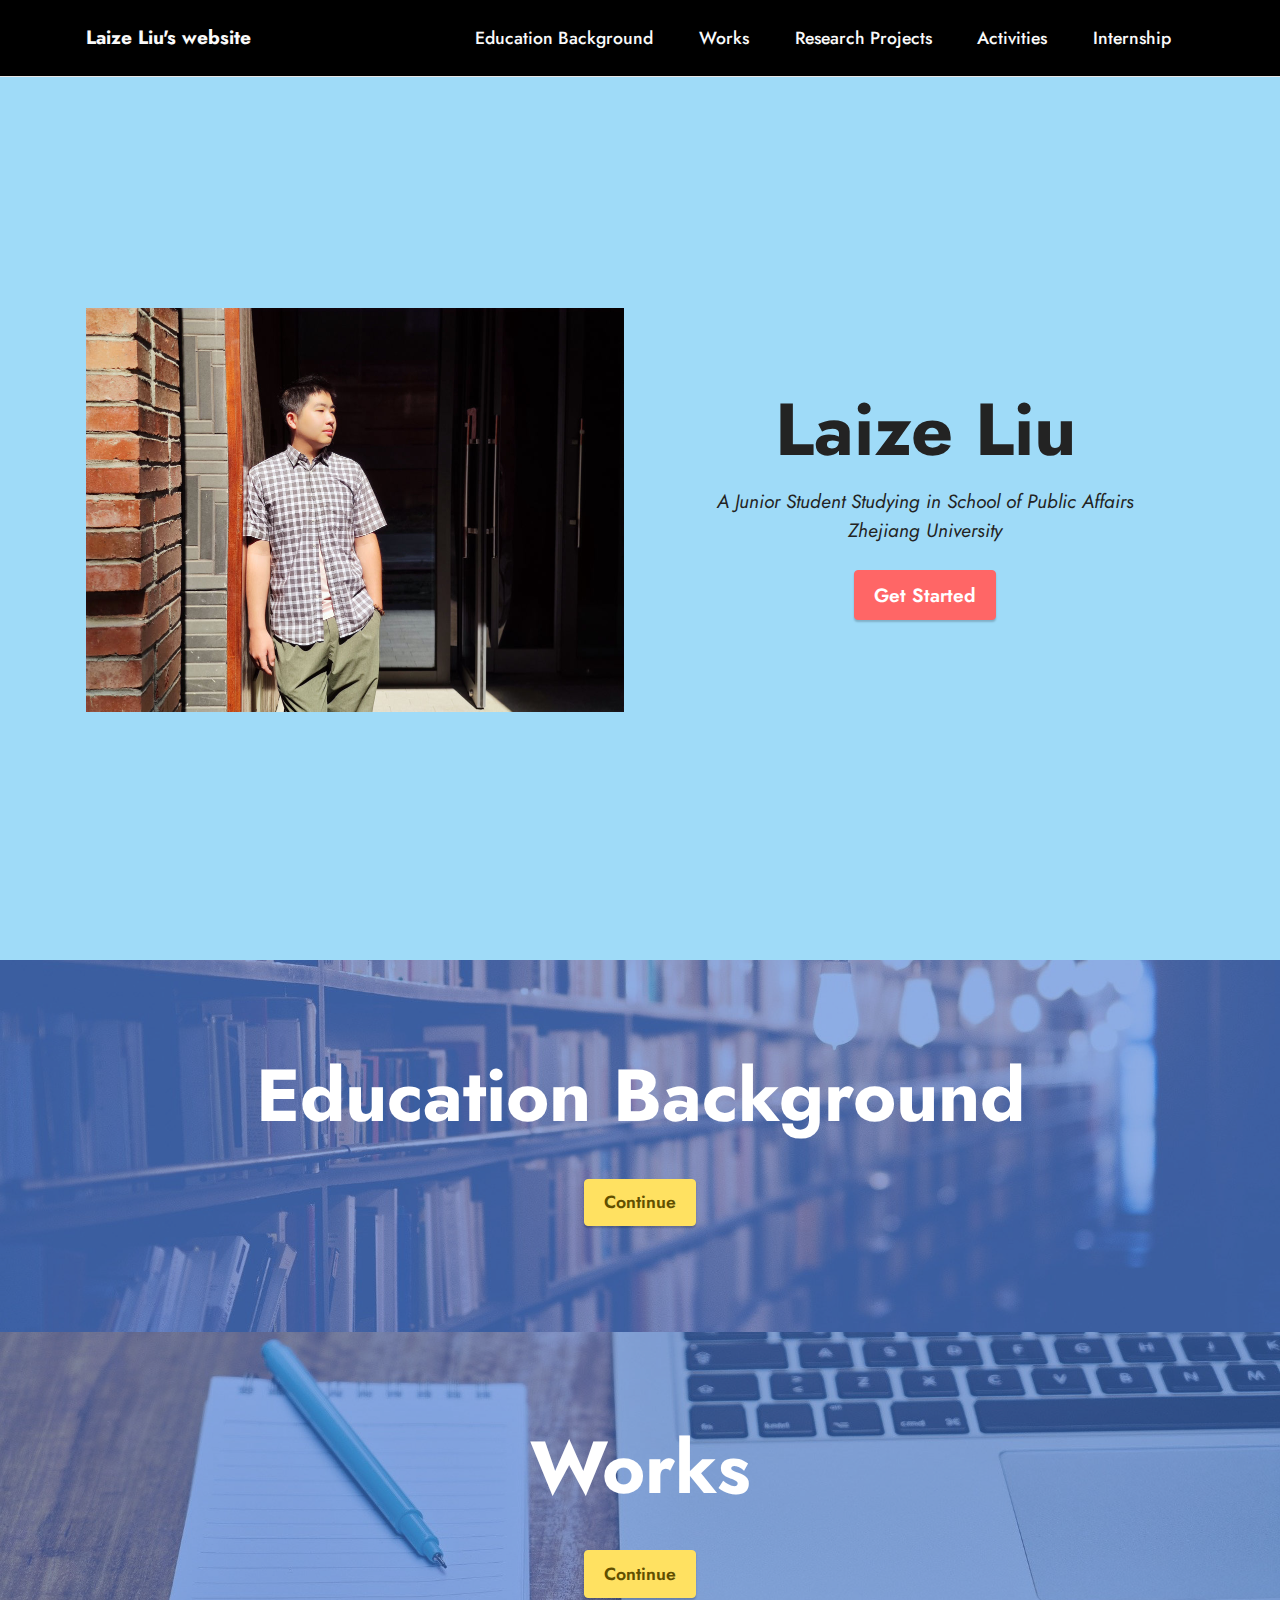
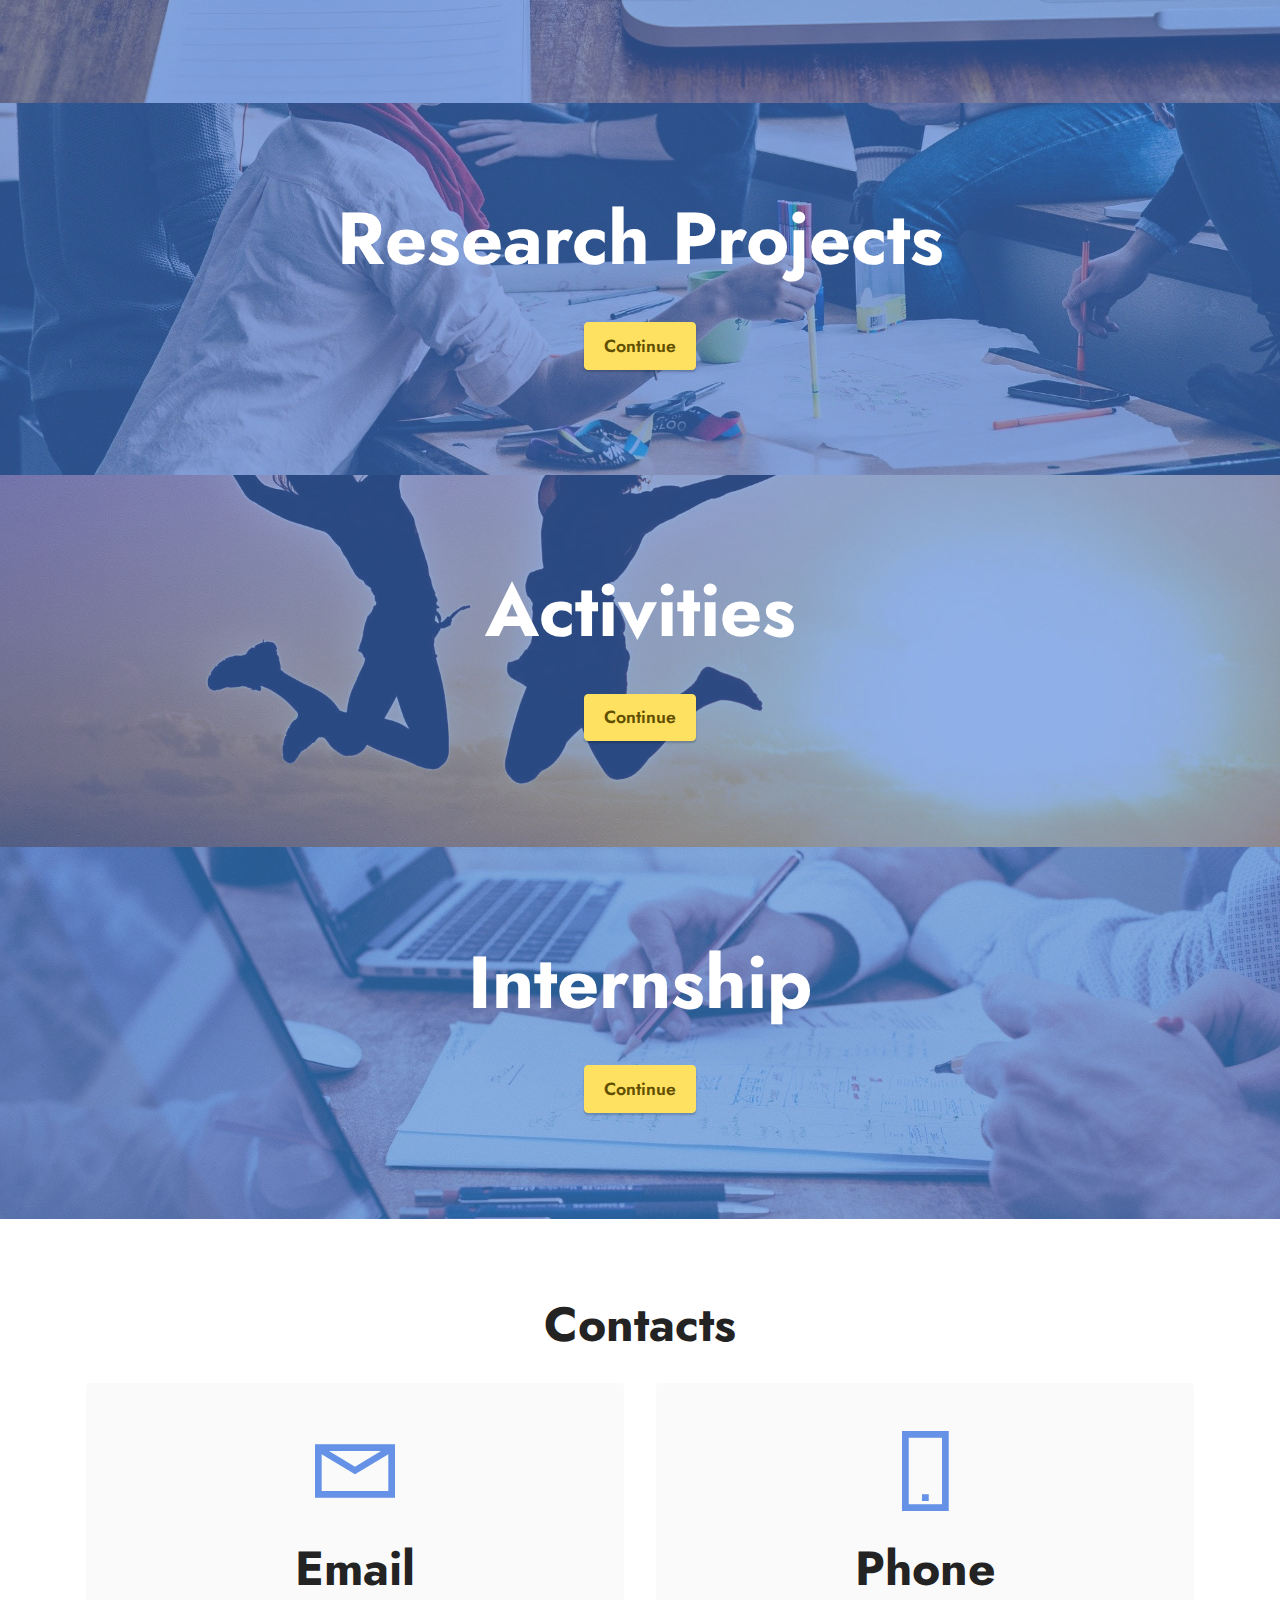
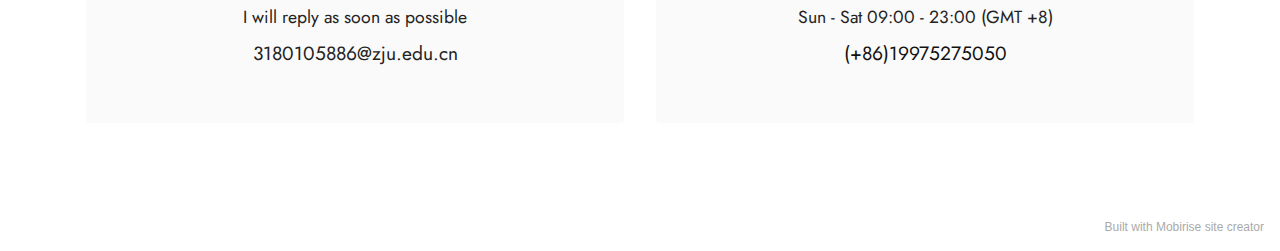
==== commit 0d7810cd: "create github pages" ====
--- a/index.html
+++ b/index.html
@@ -233,7 +233,7 @@
             </div>
         </div>
     </div>
-</section><section style="background-color: #fff; font-family: -apple-system, BlinkMacSystemFont, 'Segoe UI', 'Roboto', 'Helvetica Neue', Arial, sans-serif; color:#aaa; font-size:12px; padding: 0; align-items: center; display: flex;"><a href="https://mobirise.site/p" style="flex: 1 1; height: 3rem; padding-left: 1rem;"></a><p style="flex: 0 0 auto; margin:0; padding-right:1rem;">Designed with Mobirise - <a href="https://mobirise.site/m" style="color:#aaa;">Visit site</a></p></section><script src="assets/web/assets/jquery/jquery.min.js"></script>  <script src="assets/popper/popper.min.js"></script>  <script src="assets/tether/tether.min.js"></script>  <script src="assets/bootstrap/js/bootstrap.min.js"></script>  <script src="assets/smoothscroll/smooth-scroll.js"></script>  <script src="assets/dropdown/js/nav-dropdown.js"></script>  <script src="assets/dropdown/js/navbar-dropdown.js"></script>  <script src="assets/touchswipe/jquery.touch-swipe.min.js"></script>  <script src="assets/theme/js/script.js"></script>  
+</section><section style="background-color: #fff; font-family: -apple-system, BlinkMacSystemFont, 'Segoe UI', 'Roboto', 'Helvetica Neue', Arial, sans-serif; color:#aaa; font-size:12px; padding: 0; align-items: center; display: flex;"><a href="https://mobirise.site/r" style="flex: 1 1; height: 3rem; padding-left: 1rem;"></a><p style="flex: 0 0 auto; margin:0; padding-right:1rem;">Built with Mobirise <a href="https://mobirise.site/j" style="color:#aaa;">site</a> creator</p></section><script src="assets/web/assets/jquery/jquery.min.js"></script>  <script src="assets/popper/popper.min.js"></script>  <script src="assets/tether/tether.min.js"></script>  <script src="assets/bootstrap/js/bootstrap.min.js"></script>  <script src="assets/smoothscroll/smooth-scroll.js"></script>  <script src="assets/dropdown/js/nav-dropdown.js"></script>  <script src="assets/dropdown/js/navbar-dropdown.js"></script>  <script src="assets/touchswipe/jquery.touch-swipe.min.js"></script>  <script src="assets/theme/js/script.js"></script>  
   
   
 </body>
